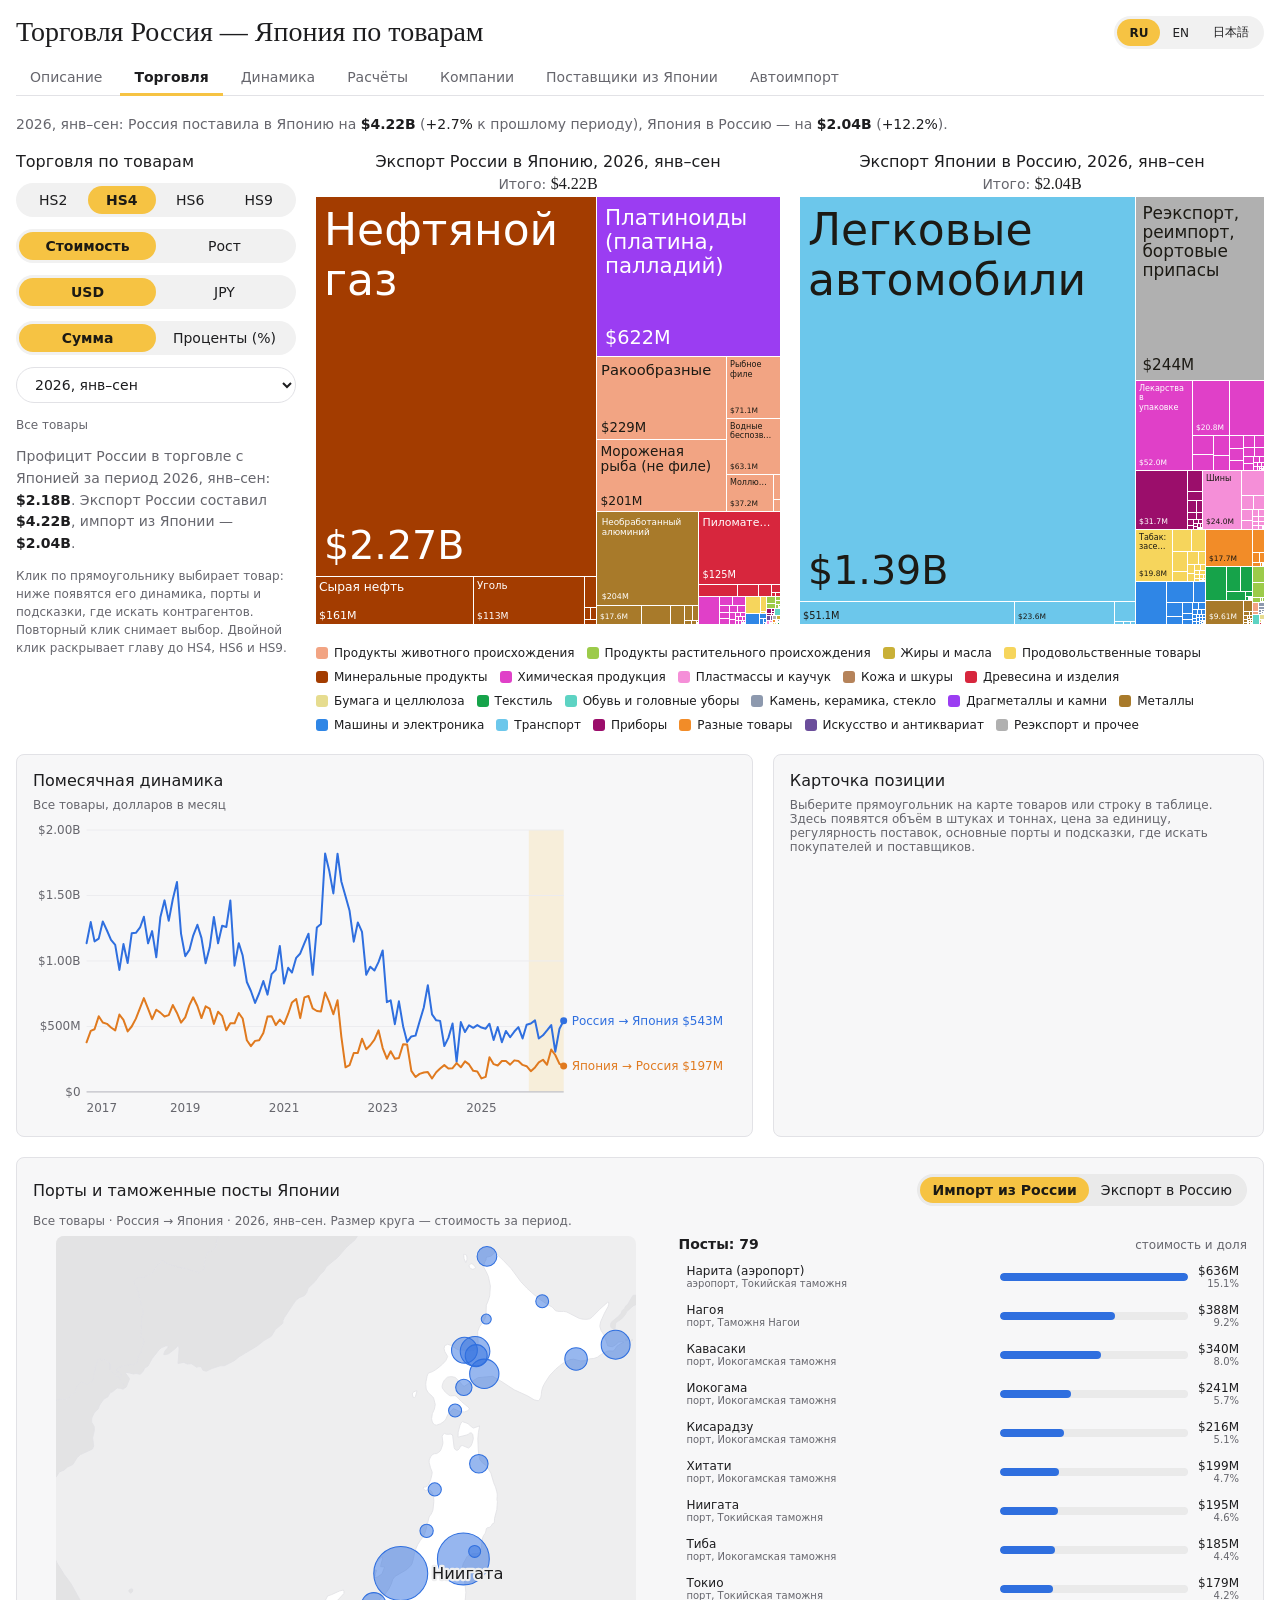
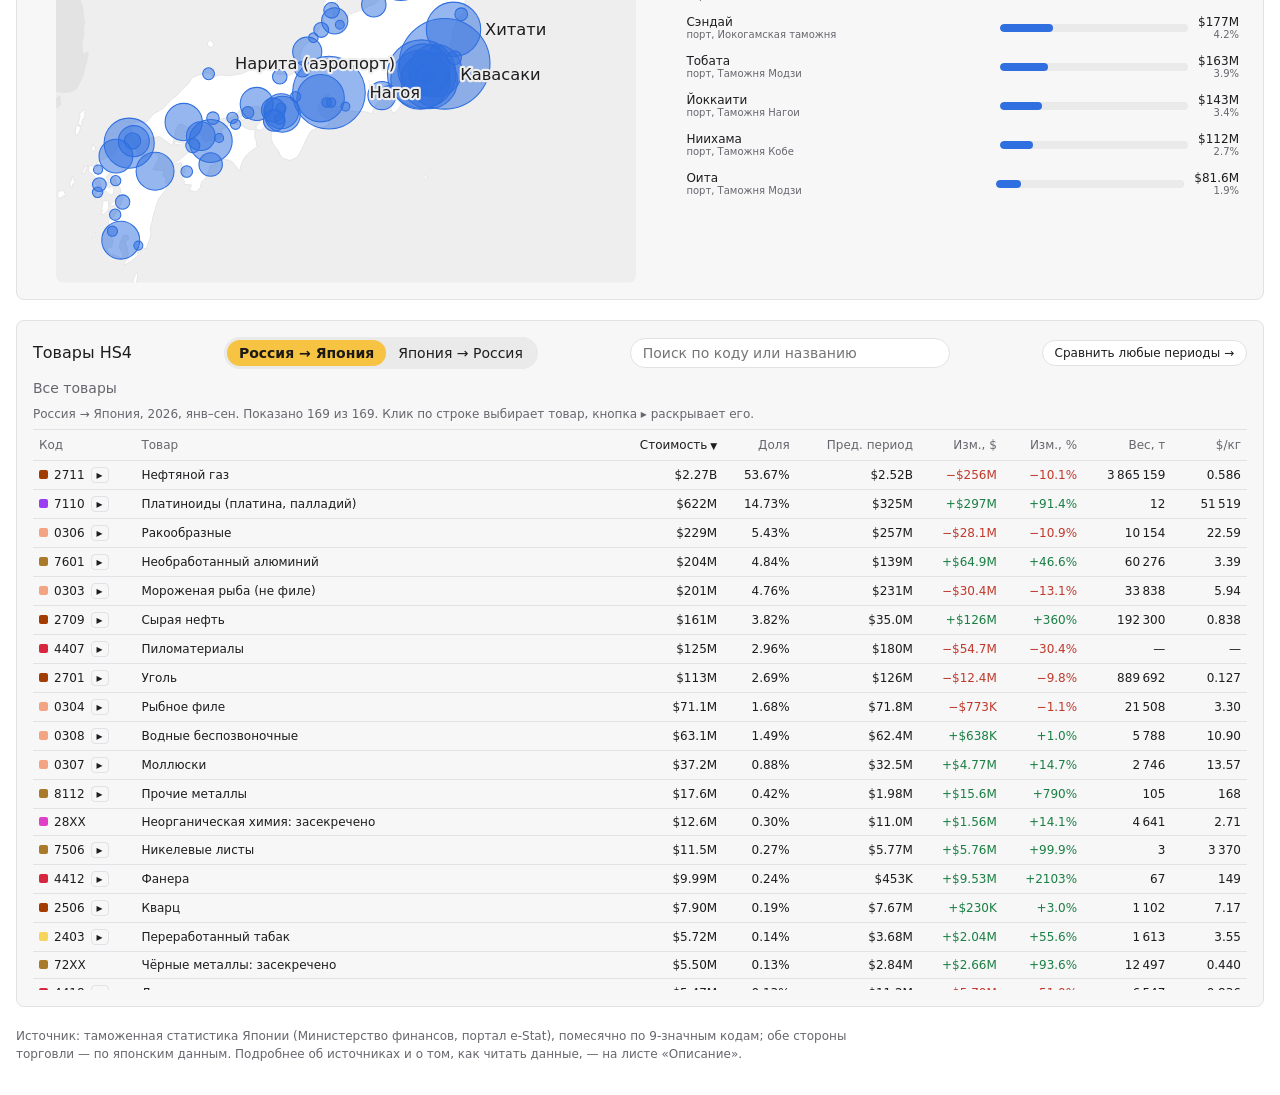
==== index.html @ fc9de814 "Обновление сайта 2026-11-01" ====
<!doctype html>
<html lang="ru">
<head>
<meta charset="utf-8">
<meta name="viewport" content="width=device-width, initial-scale=1, viewport-fit=cover">
<meta name="robots" content="noindex, nofollow, noarchive, nosnippet, noimageindex">
<meta name="googlebot" content="noindex, nofollow">
<title>Торговля Россия — Япония</title>
<link rel="stylesheet" href="style.2019820e.css">
<style>
  /* токены, которые на платформе Claude задаёт оболочка дашборда */
  :root {
    --color-fg: #1d1d1f; --color-fg-muted: #66666d; --color-bg: #ffffff; --color-panel: #f7f7f8; --color-border-line: #e2e2e6;
    --color-ok: #1a7f43; --color-warn: #a35f00; --color-bad: #c0392b;
    --cds-font-size-caption: 12px; --cds-font-size-body: 14px; --cds-font-size-heading: 16px; --cds-font-size-title: 28px; --cds-font-weight-medium: 500;
    --cds-gap-xs: 4px; --cds-gap-sm: 8px; --cds-gap-md: 12px; --cds-gap-lg: 20px; --cds-gap-xl: 32px;
    --cds-pad-xs: 4px; --cds-pad-sm: 8px; --cds-pad-md: 12px; --cds-pad-lg: 16px; --cds-pad-xl: 24px; --cds-radius: 8px;
    --cds-surface-popover: #ffffff; --cds-border: #dcdce0; --cds-shadow-popover: 0 4px 16px rgba(0, 0, 0, .12); --cds-text-secondary: #66666d;
    --cds-chart-grid: #ececef; --cds-chart-axis: #b8b8be; --cds-chart-reference: #9a9aa0; --cds-chart-muted: #c8c8cc;
    --cds-dur-slow: 300ms; --cds-ease-out: cubic-bezier(.2, .8, .2, 1);
    --font-anthropic-sans: system-ui, -apple-system, "Segoe UI", Roboto, "Hiragino Sans", "Noto Sans JP", sans-serif;
    --font-anthropic-serif: Georgia, "Times New Roman", "Hiragino Mincho ProN", serif;
    color-scheme: light;
  }
  @media (prefers-color-scheme: dark) {
    :root {
      --color-fg: #ececef; --color-fg-muted: #a3a3aa; --color-bg: #161618; --color-panel: #1f1f22; --color-border-line: #333338;
      --color-ok: #4cc27f; --color-warn: #e0a24a; --color-bad: #ef6b5e;
      --cds-surface-popover: #26262a; --cds-border: #3a3a40; --cds-shadow-popover: 0 4px 16px rgba(0, 0, 0, .5); --cds-text-secondary: #a3a3aa;
      --cds-chart-grid: #2c2c31; --cds-chart-axis: #55555c; --cds-chart-reference: #77777e; --cds-chart-muted: #4a4a50;
      color-scheme: dark;
    }
  }
  html, body { margin: 0; background: var(--color-bg); color: var(--color-fg); font-family: var(--font-anthropic-sans); font-size: 14px; }
  #dash-root { max-width: 1440px; margin: 0 auto; padding: max(16px, env(safe-area-inset-top, 0px)) max(16px, env(safe-area-inset-right, 0px)) 32px max(16px, env(safe-area-inset-left, 0px)); }
  .dash-skeleton { min-height: 1em; background: var(--color-panel); border-radius: 6px; color: transparent !important; }
  [hidden] { display: none !important; }
  /* загрузка данных: полоска вверху окна и подпись, пока идут файлы листа */
  .dash-load { position: fixed; top: 0; left: 0; right: 0; z-index: 50; pointer-events: none; }
  .dash-load i { display: block; height: 3px; width: 0; background: #2f6fdf; transition: width .2s; }
  .dash-load span { position: absolute; top: 6px; right: 12px; padding: 2px 8px; border-radius: 4px; font-size: 12px;
    background: var(--cds-surface-popover); color: var(--color-fg-muted); box-shadow: var(--cds-shadow-popover); }
  .dash-fatal { max-width: 640px; margin: 48px auto; padding: 16px 20px; border: 1px solid var(--color-border-line); border-radius: 8px; background: var(--color-panel); }
  .dash-fatal p { margin: 0 0 8px; line-height: 1.5; }
  /* печать: светлая тема, без полоски загрузки */
  @media print {
    :root { --color-fg: #000; --color-fg-muted: #444; --color-bg: #fff; --color-panel: #f4f4f5; --color-border-line: #ccc;
      --color-ok: #1a7f43; --color-warn: #8a5000; --color-bad: #b02a1f; --cds-chart-grid: #e4e4e7; --cds-chart-axis: #999; color-scheme: light; }
    #dash-root { max-width: none; padding: 0; }
    .dash-load { display: none; }
  }
</style>
<style>
@supports not (container-type: inline-size) {
@media (min-width: 1112px) { .rj-main { grid-template-columns: minmax(240px, 280px) minmax(0, 1fr); } }
@media (min-width: 652px) { .rj-maps-grid { grid-template-columns: 1fr 1fr; } .rj-legend { grid-column: 1 / -1; } }
@media (min-width: 932px) { .rj-row2-grid { grid-template-columns: minmax(0, 3fr) minmax(280px, 2fr); } }
@media (min-width: 852px) { .rj-ports-grid { grid-template-columns: minmax(0, 1.1fr) minmax(0, 1fr); } }
@media (min-width: 632px) { .rj-ckpis { grid-template-columns: repeat(auto-fill, minmax(120px, 1fr)); } }
@media (min-width: 1132px) { .rj-ckpis { grid-template-columns: repeat(var(--kpi-cols, 7), minmax(0, 1fr)); } }
@media (max-width: 632px) { #comp-flow { grid-auto-flow: row; grid-template-columns: repeat(2, minmax(0, 1fr)); flex: 1 1 100%; border-radius: 18px; } #comp-flow button { line-height: 1.25; } }
@media (max-width: 1131px) {
    #comp-table .opt { display: none; }
    #comp-table .c-lv { width: 5%; } #comp-table .c-name { width: 16%; } #comp-table .c-inn { width: 10%; } #comp-table .c-reg { width: 11%; }
    #comp-table .c-cats { width: 17%; } #comp-table .c-size { width: 10%; } #comp-table .c-ev { width: 17%; } #comp-table .c-marks { width: 14%; }
  }
@media (max-width: 931px) {
    /* карточка: уровень и название; регион и ИНН; категории; подтверждение; размер; роль и отметки */
    #comp-table, #comp-table thead, #comp-table tbody { display: block; }
    #comp-table thead tr { display: flex; flex-wrap: wrap; gap: 6px; padding: 10px 0 6px; }
    #comp-table th { display: block; position: static; background: none; }
    #comp-table th button, #comp-table th.c-lv button { border: 1px solid var(--color-border-line); border-radius: 999px; padding: 4px 10px; }
    #comp-table th:is(.c-inn, .c-cats, .c-okved, .c-marks) { display: none; }
    #comp-table tbody tr { display: grid; grid-template-columns: 28px minmax(0, 1fr) auto; gap: 6px 8px; padding: 12px 2px;
      grid-template-areas: "lv name name" ". reg inn" ". cats cats" ". ev ev" ". size size" ". marks marks"; border-top: 1px solid var(--color-border-line); }
    #comp-table td { display: block; padding: 0; border: 0; text-align: left; }
    #comp-table :is(th, td)[class] { width: auto; }  /* ширины колонок таблицы карточке не нужны */
    #comp-table td[colspan] { grid-column: 1 / -1; }
    #comp-table td.c-lv { grid-area: lv; } #comp-table td.c-name { grid-area: name; font-weight: 600; }
    #comp-table td.c-name small { font-weight: 400; }
    #comp-table td.c-reg { grid-area: reg; color: var(--color-fg-muted); } #comp-table td.c-inn { grid-area: inn; text-align: right; }
    #comp-table td.c-cats { grid-area: cats; display: flex; flex-wrap: wrap; gap: 4px; }
    #comp-table td.c-cats .rj-chip { display: inline-block; margin: 0; }
    #comp-table td.c-okved { display: none; }
    #comp-table td.c-ev { grid-area: ev; } #comp-table td.c-size { grid-area: size; color: var(--color-fg-muted); }
    #comp-table td.c-marks { grid-area: marks; }
    #comp-table td:is(.c-size, .c-marks) :is(small, .rj-status) { display: inline; margin: 0; }
    #comp-table td.c-marks :is(small, .rj-status) + :is(small, .rj-status)::before, #comp-table td.c-size small::before { content: " · "; color: var(--color-fg-muted); font-weight: 400; }
    #comp-table td.c-size small { color: inherit; }
  }
@media (max-width: 1111px) {
    .rj-panel { grid-template-columns: repeat(2, minmax(0, 1fr)); }
    .rj-panel > :is(h2, #seg-level, .rj-crumbs, .rj-sum, .rj-hint) { grid-column: 1 / -1; }
  }
@media (min-width: 852px) { .rj-grid2 { grid-template-columns: minmax(0, 1fr) minmax(0, 1fr); } }
@media (min-width: 932px) { .rj-movers { grid-template-columns: minmax(0, 1fr) minmax(0, 1fr); } }
@media (max-width: 931px) {
    /* карточка: компания и российские компании; категории; годы и канал; присутствие в России */
    #mk-table, #mk-table thead, #mk-table tbody { display: block; }
    #mk-table thead tr { display: flex; flex-wrap: wrap; gap: 6px; padding: 10px 0 6px; }
    #mk-table th { display: block; position: static; background: none; }
    #mk-table th button { border: 1px solid var(--color-border-line); border-radius: 999px; padding: 4px 10px; }
    #mk-table th.m-cats { display: none; }
    #mk-table tbody tr { display: grid; grid-template-columns: minmax(0, 1fr) minmax(0, 1fr); gap: 8px 12px; padding: 12px 2px;
      grid-template-areas: "name partners" "cats cats" "years channel" "presence presence"; border-top: 1px solid var(--color-border-line); }
    #mk-table tbody tr.rj-mrowd { display: block; border-top: 0; padding-top: 0; }
    #mk-table td { display: block; padding: 0; border: 0; text-align: left; }
    #mk-table :is(th, td)[class] { width: auto; }
    #mk-table td.m-name { grid-area: name; } #mk-table td.m-partners { grid-area: partners; }
    #mk-table td.m-cats { grid-area: cats; display: flex; flex-wrap: wrap; gap: 4px; }
    #mk-table td.m-cats .rj-chip { display: inline-block; margin: 0; }
    #mk-table td.m-years { grid-area: years; } #mk-table td.m-channel { grid-area: channel; } #mk-table td.m-presence { grid-area: presence; }
    #mk-table td.m-presence .rj-status { display: inline; margin-right: 10px; }
  }
@media (min-width: 632px) { #au-kpis { grid-template-columns: repeat(auto-fill, minmax(120px, 1fr)); } }
@media (min-width: 1132px) { #au-kpis { grid-template-columns: repeat(var(--kpi-cols, 10), minmax(0, 1fr)); } }
@media (min-width: 1012px) { .rj-augrid { grid-template-columns: minmax(0, 1.2fr) minmax(340px, 1fr); } }
@media (max-width: 1131px) {
    #au-table .opt { display: none; }
    #au-table .c-name { width: 22%; } #au-table .c-marks { width: 21%; } #au-table .c-size { width: 14%; }
  }
@media (max-width: 931px) {
    /* карточка: сигналы и название; регион и ИНН; ОКВЭД; год начала; размер; признаки */
    #au-table, #au-table thead, #au-table tbody { display: block; }
    #au-table thead tr { display: flex; flex-wrap: wrap; gap: 6px; padding: 10px 0 6px; }
    #au-table th { display: block; position: static; background: none; }
    #au-table th button, #au-table th.c-lv button { border: 1px solid var(--color-border-line); border-radius: 999px; padding: 4px 10px; }
    #au-table th:is(.c-inn, .c-marks) { display: none; }
    #au-table tbody tr { display: grid; grid-template-columns: 34px minmax(0, 1fr) auto; gap: 6px 8px; padding: 12px 2px;
      grid-template-areas: "lv name name" ". reg inn" ". okv okv" ". yr yr" ". size size" ". marks marks"; border-top: 1px solid var(--color-border-line); }
    #au-table td { display: block; padding: 0; border: 0; text-align: left; }
    #au-table :is(th, td)[class] { width: auto; }
    #au-table td[colspan] { grid-column: 1 / -1; }
    #au-table td.c-lv { grid-area: lv; } #au-table td.c-name { grid-area: name; font-weight: 600; }
    #au-table td.c-name small { font-weight: 400; }
    #au-table td.c-reg { grid-area: reg; color: var(--color-fg-muted); } #au-table td.c-inn { grid-area: inn; text-align: right; }
    #au-table td.c-okved { grid-area: okv; display: block; } #au-table td.c-okved .rj-clamp2 { display: inline; margin-left: 6px; }
    #au-table td.c-yr { grid-area: yr; color: var(--color-fg-muted); } #au-table td.c-yr b { font-weight: 400; color: var(--color-fg); }
    #au-table td.c-size { grid-area: size; color: var(--color-fg-muted); } #au-table td.c-marks { grid-area: marks; }
    #au-table td:is(.c-size, .c-marks, .c-yr) :is(small, .rj-status) { display: inline; margin: 0; }
    #au-table td:is(.c-marks) :is(small, .rj-status) + :is(small, .rj-status)::before, #au-table td:is(.c-size, .c-yr) small::before { content: " · "; color: var(--color-fg-muted); font-weight: 400; }
    #au-table td.c-size small { color: inherit; }
  }
@media (max-width: 632px) {
    #au-kind { flex: 1 1 100%; }
    .rj-auper { flex: 1 1 100%; }
    #au-region, #au-search { flex: 1 1 100%; max-width: none; }
  }
}
</style>
</head>
<body>
<main id="dash-root">
<div class="rj" lang="ru">
  <header class="rj-head" id="top">
    <div class="rj-top">
      <h1 id="title" data-i18n="title">Торговля Россия — Япония по товарам</h1>
      <div class="rj-langs" role="group" data-i18n-aria="ariaLang" aria-label="Язык" id="langs">
        <button type="button" data-v="ru" lang="ru">RU</button>
        <button type="button" data-v="en" lang="en">EN</button>
        <button type="button" data-v="ja" lang="ja">日本語</button>
      </div>
    </div>
    <nav class="rj-pages" role="tablist" data-i18n-aria="ariaPages" id="pages">
      <button type="button" role="tab" data-v="about" id="tab-about" data-i18n="tabAbout">Описание</button>
      <button type="button" role="tab" data-v="trade" id="tab-trade" data-i18n="tabTrade">Торговля</button>
      <button type="button" role="tab" data-v="dynamics" id="tab-dynamics" data-i18n="tabDynamics">Динамика</button>
      <button type="button" role="tab" data-v="settlements" id="tab-settlements" data-i18n="tabSettlements">Расчёты</button>
      <button type="button" role="tab" data-v="companies" id="tab-companies" data-i18n="tabCompanies">Компании</button>
      <button type="button" role="tab" data-v="makers" id="tab-makers" data-i18n="tabMakers">Поставщики из Японии</button>
      <button type="button" role="tab" data-v="autos" id="tab-autos" data-i18n="tabAutos">Автоимпорт</button>
    </nav>
  </header>

  <!-- id секций листов — с приставкой pg-: хэш ссылки (#companies) не должен совпадать с id элемента, иначе браузер при открытии
       ссылки и при «Назад» прокручивает страницу к секции — мимо заголовка, языков и вкладок -->
  <section class="rj-page" id="pg-about" hidden>
    <div class="rj-about" id="about-body"></div>
  </section>

  <section class="rj-page" id="pg-trade">
  <p class="rj-take" id="takeaway"></p>
  <div class="rj-wrap"><div class="rj-main">
    <aside class="rj-panel" id="controls">
      <h2 data-i18n="panelTitle">Торговля по товарам</h2>
      <div class="rj-seg" role="group" data-i18n-aria="ariaLevel" id="seg-level">
        <button type="button" data-v="2">HS2</button>
        <button type="button" data-v="4">HS4</button>
        <button type="button" data-v="6">HS6</button>
        <button type="button" data-v="9">HS9</button>
      </div>
      <div class="rj-seg" role="group" data-i18n-aria="ariaMode" id="seg-mode">
        <button type="button" data-v="value" data-i18n="modeValue">Стоимость</button>
        <button type="button" data-v="growth" data-i18n="modeGrowth">Рост</button>
      </div>
      <div class="rj-seg" role="group" data-i18n-aria="ariaCur" id="seg-cur">
        <button type="button" data-v="usd">USD</button>
        <button type="button" data-v="jpy">JPY</button>
      </div>
      <div class="rj-seg" role="group" data-i18n-aria="ariaUnit" id="seg-unit">
        <button type="button" data-v="abs" data-i18n="unitAbs">Сумма</button>
        <button type="button" data-v="pct" data-i18n="unitPct">Проценты (%)</button>
      </div>
      <select class="rj-period" id="period" data-i18n-aria="ariaPeriod" data-src="periods"></select>
      <nav class="rj-crumbs" id="crumbs" data-i18n-aria="ariaFilter"></nav>
      <p class="rj-sum" id="summary"></p>
      <p class="rj-hint" data-i18n="hint">—</p>
    </aside>

    <section class="rj-maps" id="maps"><div class="rj-maps-grid">
      <figure class="rj-map" id="map-ru-jp">
        <h3 class="m-title">—</h3>
        <div class="rj-total"><span class="m-total-label" data-i18n="total">Итого:</span> <b class="m-total dash-skeleton" data-src="views" data-field="value">—</b><span class="m-scope"></span></div>
        <div class="rj-tm" data-src="views"></div>
      </figure>
      <figure class="rj-map" id="map-jp-ru">
        <h3 class="m-title">—</h3>
        <div class="rj-total"><span class="m-total-label" data-i18n="total">Итого:</span> <b class="m-total dash-skeleton" data-src="views" data-field="value">—</b><span class="m-scope"></span></div>
        <div class="rj-tm" data-src="views"></div>
      </figure>
      <div class="rj-legend" id="legend" data-src="views"></div>
    </div></section>
  </div></div>

  <div class="rj-selbar" id="selbar" hidden>
    <div class="what" id="sel-what"></div>
    <button type="button" class="rj-btn pick" id="sel-drill">—</button>
    <button type="button" class="rj-btn" id="sel-clear" data-i18n="clearSel">Снять выбор</button>
  </div>

  <div class="rj-row2"><div class="rj-row2-grid">
    <section class="rj-card" id="trend">
      <h2 id="trend-title">—</h2>
      <p class="rj-note" id="trend-note">—</p>
      <div class="rj-trend" id="trend-chart" data-src="trade products"></div>
    </section>
    <section class="rj-card" id="item">
      <h2 data-i18n="cardTitle">Карточка позиции</h2>
      <div class="rj-item" id="item-body" data-src="trade ports offices products"></div>
    </section>
  </div></div>

  <section class="rj-card rj-ports" id="ports">
    <div class="rj-tools">
      <h2 data-i18n="portsTitle">Порты и таможенные посты Японии</h2>
      <div class="rj-tabs" role="tablist" data-i18n-aria="ariaPortFlow" id="port-tabs">
        <button type="button" role="tab" data-v="ru_jp" data-i18n="portTabImp">Импорт из России</button>
        <button type="button" role="tab" data-v="jp_ru" data-i18n="portTabExp">Экспорт в Россию</button>
      </div>
    </div>
    <p class="rj-note" id="port-note">—</p>
    <div class="rj-ports-grid">
      <div class="rj-pmap" id="port-map" data-src="ports offices basemap"></div>
      <div class="rj-plist" id="port-list" data-src="ports offices products"></div>
    </div>
  </section>

  <section class="rj-card" id="products">
    <div class="rj-tools">
      <h2 id="table-title">—</h2>
      <div class="rj-tabs" role="tablist" data-i18n-aria="ariaFlow" id="tabs">
        <button type="button" role="tab" data-v="ru_jp">—</button>
        <button type="button" role="tab" data-v="jp_ru">—</button>
      </div>
      <input class="rj-search" id="search" type="search" data-i18n-ph="search" data-i18n-aria="search">
      <button type="button" class="rj-btn" id="to-dyn" data-i18n="toDyn">—</button>
    </div>
    <nav class="rj-crumbs rj-nav" id="table-crumbs" data-i18n-aria="ariaFilter"></nav>
    <p class="rj-note" id="table-note">—</p>
    <div class="rj-tablebox">
      <table class="rj-table" id="table" data-src="views" data-row-key="key">
        <thead><tr>
          <th class="l" data-field="code"><button type="button" data-sort="code" data-i18n="thCode">Код</button></th>
          <th class="l" data-field="name_ru" id="th-name"><button type="button" data-sort="name" data-i18n="thName">Товар</button></th>
          <th data-field="value" id="th-value"><button type="button" data-sort="value" data-i18n="thValue">Стоимость</button></th>
          <th data-field="share" id="th-share"><button type="button" data-sort="share" data-i18n="thShare">Доля</button></th>
          <th class="opt" data-field="prev" id="th-prev"><button type="button" data-sort="prev" data-i18n="thPrev">Пред. период</button></th>
          <th class="opt" data-field="change" id="th-change"><button type="button" data-sort="change">Изм., $</button></th>
          <th data-field="growth" id="th-growth"><button type="button" data-sort="growth" data-i18n="thGrowth">Изм., %</button></th>
          <th class="opt" data-field="kg"><button type="button" data-sort="kg" data-i18n="thKg">Вес, т</button></th>
          <th class="opt" data-field="price" id="th-price"><button type="button" data-sort="price">$/кг</button></th>
        </tr></thead>
        <tbody></tbody>
      </table>
    </div>
  </section>

  <p class="rj-foot" id="source-note" data-i18n="footShort">—</p>
  </section>

  <section class="rj-page" id="pg-dynamics" hidden>
    <div class="rj-head2">
      <h2 data-i18n="dyTitle">—</h2>
      <p class="rj-take" data-i18n="dyIntro">—</p>
    </div>
    <div class="rj-dtools">
      <div class="rj-seg" role="group" data-i18n-aria="ariaDir" id="dy-flow">
        <button type="button" data-v="ru_jp">—</button>
        <button type="button" data-v="jp_ru">—</button>
        <button type="button" data-v="both" data-i18n="dirBoth">—</button>
      </div>
      <div class="rj-seg" role="group" data-i18n-aria="ariaLevel" id="dy-level">
        <button type="button" data-v="1" data-i18n="lvlS">—</button>
        <button type="button" data-v="2">HS2</button>
        <button type="button" data-v="4">HS4</button>
        <button type="button" data-v="6">HS6</button>
        <button type="button" data-v="9">HS9</button>
      </div>
      <div class="rj-seg" role="group" data-i18n-aria="ariaCur" id="dy-cur">
        <button type="button" data-v="usd">USD</button>
        <button type="button" data-v="jpy">JPY</button>
      </div>
    </div>
    <div class="rj-dper" id="dy-period" data-src="trade">
      <span data-i18n="per">—</span>
      <select id="dy-a0" data-i18n-aria="ariaA0"></select><span>—</span><select id="dy-a1" data-i18n-aria="ariaA1"></select>
      <span data-i18n="vs">—</span>
      <select id="dy-base" data-i18n-aria="ariaBase">
        <option value="yoy" data-i18n="baseYoy">—</option>
        <option value="prev" data-i18n="basePrev">—</option>
        <option value="custom" data-i18n="baseCustom">—</option>
      </select>
      <span id="dy-bcustom" hidden><select id="dy-b0" data-i18n-aria="ariaB0"></select><span>—</span><select id="dy-b1" data-i18n-aria="ariaB1"></select></span>
      <span class="rj-note" id="dy-blabel"></span>
    </div>
    <div class="rj-dtools">
      <div class="rj-dpresets" role="group" data-i18n-aria="ariaPresets" id="dy-presets">
        <button type="button" class="rj-chip" data-v="ytd" data-i18n="preYtd">—</button>
        <button type="button" class="rj-chip" data-v="ltm" data-i18n="preLtm">—</button>
        <button type="button" class="rj-chip" data-v="q" data-i18n="preQ">—</button>
        <button type="button" class="rj-chip" data-v="m" data-i18n="preM">—</button>
      </div>
      <div class="rj-seg" role="group" data-i18n-aria="ariaN" id="dy-n">
        <button type="button" data-v="10">—</button>
        <button type="button" data-v="20">—</button>
        <button type="button" data-v="50">—</button>
      </div>
      <div class="rj-seg" role="group" data-i18n-aria="ariaSort" id="dy-sort">
        <button type="button" data-v="abs" data-i18n="sortAbs">—</button>
        <button type="button" data-v="pct" data-i18n="sortPct">—</button>
      </div>
      <div class="rj-crumbs" id="dy-scope"></div>
    </div>
    <p class="rj-take" id="dy-summary" data-src="trade">—</p>
    <div class="rj-cq">
      <div class="rj-movers" id="dy-lists" data-src="trade products companies">
        <section class="rj-card rj-mlist" id="dy-up">
          <h2 class="up" data-i18n="up">—</h2>
          <p class="rj-note">—</p>
          <div class="rows"></div>
        </section>
        <section class="rj-card rj-mlist" id="dy-down">
          <h2 class="down" data-i18n="down">—</h2>
          <p class="rj-note">—</p>
          <div class="rows"></div>
        </section>
      </div>
    </div>
    <p class="rj-hint" id="dy-note"></p>
    <p class="rj-foot" data-i18n="footDy">—</p>
  </section>

  <section class="rj-page" id="pg-settlements" hidden>
    <div class="rj-head2">
      <h2 data-i18n="stTitle">—</h2>
      <p class="rj-take" data-i18n="stIntro">—</p>
    </div>
    <div class="rj-tools rj-ctools">
      <select class="rj-period rj-csel" id="st-year" data-i18n-aria="ariaYear" data-src="settlements"></select>
      <div class="rj-seg rj-stcur" role="group" data-i18n-aria="ariaCur" id="st-cur">
        <button type="button" data-v="usd">USD</button>
        <button type="button" data-v="jpy">JPY</button>
      </div>
    </div>
    <div class="rj-kpis" id="st-kpis" data-src="settlements"></div>
    <section class="rj-card" id="st-current">
      <div class="rj-tools">
        <h2 data-i18n="c1Title">—</h2>
        <div class="rj-tabs" role="tablist" data-i18n-aria="ariaGran" id="st-gran">
          <button type="button" role="tab" data-v="Y" data-i18n="granY">Годы</button>
          <button type="button" role="tab" data-v="Q" data-i18n="granQ">Кварталы</button>
        </div>
      </div>
      <p class="rj-note" id="st-current-note">—</p>
      <div class="rj-keys" id="st-current-keys"></div>
      <div class="rj-chart" id="st-current-chart" data-src="settlements"></div>
    </section>
    <section class="rj-card" id="st-items-card">
      <h2 id="st-items-title">—</h2>
      <p class="rj-note" data-i18n="c2Note">—</p>
      <div class="rj-dlist" id="st-items" data-src="settlements"></div>
    </section>
    <section class="rj-card rj-cq" id="st-fdi">
      <h2 data-i18n="c3Title">—</h2>
      <p class="rj-note" id="st-fdi-note" data-src="settlements">—</p>
      <div class="rj-grid2">
        <figure class="rj-fig">
          <figcaption data-i18n="c3aTitle">—</figcaption>
          <div class="rj-chart" id="st-fdi-flow" data-src="settlements"></div>
          <p class="rj-hint" id="st-fdi-hint"></p>
        </figure>
        <figure class="rj-fig">
          <figcaption data-i18n="c3bTitle">—</figcaption>
          <div class="rj-keys" id="st-pos-keys"></div>
          <div class="rj-chart" id="st-fdi-pos" data-src="settlements"></div>
        </figure>
      </div>
    </section>
    <section class="rj-card rj-cq" id="st-ccy-card">
      <h2 data-i18n="c4Title">—</h2>
      <p class="rj-note" id="st-ccy-note" data-src="settlements">—</p>
      <div class="rj-keys" id="st-ccy-keys"></div>
      <div class="rj-grid2">
        <figure class="rj-fig"><figcaption data-i18n="c4Imp">—</figcaption><div class="rj-chart" id="st-ccy-imp" data-src="settlements"></div></figure>
        <figure class="rj-fig"><figcaption data-i18n="c4Exp">—</figcaption><div class="rj-chart" id="st-ccy-exp" data-src="settlements"></div></figure>
      </div>
    </section>
    <section class="rj-card rj-insights" id="st-insights-card">
      <h2 data-i18n="c5Title">—</h2>
      <ul id="st-insights" data-src="settlements"></ul>
    </section>
    <div class="rj-card rj-sources" id="st-sources">
      <h2 data-i18n="srcTitleS">—</h2>
      <ul id="st-sources-list"></ul>
    </div>
  </section>

  <section class="rj-page" id="pg-companies" hidden>
    <div class="rj-head2 rj-chead">
      <h2 data-i18n="compTitle">—</h2>
      <p class="rj-take" data-i18n="compIntro">—</p>
    </div>
    <p class="rj-flag rj-cstale" id="comp-stale" hidden></p>
    <div class="rj-kpis rj-ckpis" id="comp-kpis" data-src="companies"></div>
    <div class="rj-tools rj-ctools">
      <div class="rj-seg" role="group" data-i18n-aria="compDir" id="comp-flow" data-src="companies">
        <button type="button" data-v="all">—</button>
        <button type="button" data-v="ru_jp">—</button>
        <button type="button" data-v="jp_ru">—</button>
        <button type="button" data-v="jp_office">—</button>
      </div>
      <div class="rj-seg rj-lvseg" role="group" data-i18n-aria="compLevel" id="comp-level" data-src="companies" data-field="level">
        <button type="button" data-v="">—</button>
        <button type="button" data-v="A">—</button>
        <button type="button" data-v="B">—</button>
        <button type="button" data-v="C">—</button>
      </div>
      <span class="rj-break" aria-hidden="true"></span>
      <select class="rj-period rj-csel" id="comp-cat" data-i18n-aria="compCat" data-src="companies products"></select>
      <select class="rj-period rj-csel" id="comp-region" data-i18n-aria="compRegion" data-src="companies"></select>
      <input class="rj-search" id="comp-search" type="search" data-i18n-ph="compSearch" data-i18n-aria="compSearch">
      <button type="button" class="rj-chip rj-keychip" id="comp-keys" data-i18n-title="mkFilterClear" hidden>—</button>
    </div>
    <div class="rj-cnote">
      <p class="rj-note" id="comp-cat-note" data-src="views">—</p>
      <button type="button" class="rj-linkbtn" id="comp-legend-btn" aria-expanded="false" aria-controls="comp-legend">—</button>
    </div>
    <div class="rj-card rj-clegend" id="comp-legend" hidden></div>
    <div class="rj-tablebox rj-cbox">
      <table class="rj-table rj-ctable" id="comp-table" data-src="companies" data-row-key="key">
        <thead><tr>
          <th class="c-lv" data-field="level"><button type="button" data-csort="level" data-i18n-title="cLevelTip">A–C</button></th>
          <th class="l c-name" data-field="name"><button type="button" data-csort="name" data-i18n="cName">Компания</button></th>
          <th class="l c-inn" data-field="inn"><button type="button" data-csort="inn" data-i18n="cInn">ИНН</button></th>
          <th class="l c-reg" data-field="region_code"><button type="button" data-csort="region" data-i18n="cRegion">Регион</button></th>
          <th class="l c-cats" data-field="hs4"><button type="button" data-csort="hs4" data-i18n="cCats">Категории</button></th>
          <th class="l opt c-okved" data-field="okved"><button type="button" data-csort="okved" data-i18n="cOkved">Деятельность</button></th>
          <th class="c-size" data-field="employees revenue"><button type="button" data-csort="size" data-i18n="cSize" data-i18n-title="cSizeTip">Размер</button></th>
          <th class="l c-ev" data-field="evidence"><button type="button" data-csort="last" data-i18n="cEvidence" data-i18n-title="cEvidenceTip">Подтверждение</button></th>
          <th class="l c-marks" data-field="status flags"><span id="comp-marks-h" data-i18n="cMarks">Роль и отметки</span></th>
        </tr></thead>
        <tbody></tbody>
      </table>
    </div>
    <button type="button" class="rj-btn rj-more" id="comp-more" data-src="companies" hidden>—</button>
    <div class="rj-card rj-sources" id="comp-sources">
      <h2 data-i18n="srcTitle">—</h2>
      <ul id="comp-sources-list"></ul>
    </div>
  </section>

  <section class="rj-page" id="pg-makers" hidden>
    <div class="rj-head2 rj-chead">
      <h2 data-i18n="mkTitle">—</h2>
      <p class="rj-take" data-i18n="mkIntro">—</p>
    </div>
    <div class="rj-kpis rj-ckpis" id="mk-kpis" data-src="makers maker_links"></div>
    <div class="rj-tools rj-ctools">
      <span class="rj-mkyears" data-src="maker_links" data-field="year">
        <span data-i18n="mkYears">—</span>
        <select class="rj-period" id="mk-y0" data-i18n-aria="mkY0"></select><span aria-hidden="true">—</span><select class="rj-period" id="mk-y1" data-i18n-aria="mkY1"></select>
      </span>
      <select class="rj-period rj-csel" id="mk-cat" data-i18n-aria="compCat" data-src="maker_links products"></select>
      <input class="rj-search" id="mk-search" type="search" data-i18n-ph="mkSearch" data-i18n-aria="mkSearch">
    </div>
    <p class="rj-note" id="mk-note" data-src="maker_links views">—</p>
    <div class="rj-tablebox rj-cbox">
      <table class="rj-table rj-ctable" id="mk-table" data-src="makers maker_links" data-row-key="group">
        <thead><tr>
          <th class="l m-name" data-field="group_name"><button type="button" data-msort="name" data-i18n="mName">—</button></th>
          <th class="l m-cats" data-field="hs4"><button type="button" data-msort="cats" data-i18n="cCats">—</button></th>
          <th class="l m-years" data-field="year n"><button type="button" data-msort="last" data-i18n="mYears" data-i18n-title="mYearsTip">—</button></th>
          <th class="l m-partners" data-field="inn company"><button type="button" data-msort="partners" data-i18n="mPartners">—</button></th>
          <th class="l m-channel" data-field="rep pp353 contract origin"><button type="button" data-msort="direct" data-i18n="mChannel" data-i18n-title="mChannelTip">—</button></th>
          <th class="l m-presence" data-field="kind"><button type="button" data-msort="presence" data-i18n="mPresence">—</button></th>
        </tr></thead>
        <tbody></tbody>
      </table>
    </div>
    <button type="button" class="rj-btn rj-more" id="mk-more" hidden>—</button>
    <div class="rj-card rj-sources" id="mk-sources">
      <h2 data-i18n="srcTitleM">—</h2>
      <ul id="mk-sources-list"></ul>
    </div>
  </section>

  <!-- Автоимпорт: ИП и компании Дальнего Востока, Иркутской и Новосибирской областей с основным ОКВЭД 45.1 или 45.3 — агенты по ввозу машин и запчастей из Японии (fetch_autos.py) -->
  <section class="rj-page" id="pg-autos" hidden>
    <div class="rj-head2 rj-chead">
      <h2 data-i18n="auTitle">—</h2>
      <p class="rj-take" id="au-intro" data-src="dfomap autos">—</p>
    </div>
    <div class="rj-kpis rj-ckpis" id="au-kpis" data-src="autos"></div>
    <div class="rj-tools rj-ctools rj-autools">
      <div class="rj-seg" role="group" data-i18n-aria="auKindAria" id="au-kind" data-src="autos" data-field="kind">
        <button type="button" data-v="all">—</button>
        <button type="button" data-v="ip">—</button>
        <button type="button" data-v="ul">—</button>
      </div>
      <div class="rj-auper" role="group" data-i18n-aria="auPeriodAria" id="au-period" data-src="autos" data-field="reg_year ip_since">
        <span class="rj-aulbl" data-i18n="auSince">—</span>
        <select class="rj-period rj-ysel" id="au-y0" data-i18n-aria="auFrom"></select>
        <span aria-hidden="true">–</span>
        <select class="rj-period rj-ysel" id="au-y1" data-i18n-aria="auTo"></select>
        <div class="rj-seg rj-auquick" role="group" data-i18n-aria="auQuickAria" id="au-quick">
          <button type="button" data-v="all">—</button>
          <button type="button" data-v="before">—</button>
          <button type="button" data-v="after">—</button>
        </div>
        <label class="rj-aucut"><span data-i18n="auCut">—</span> <select class="rj-period rj-ysel" id="au-cut"></select></label>
      </div>
      <span class="rj-break" aria-hidden="true"></span>
      <select class="rj-period rj-csel" id="au-region" data-i18n-aria="compRegion" data-src="autos"></select>
      <input class="rj-search" id="au-search" type="search" data-i18n-ph="auSearch" data-i18n-aria="auSearch">
    </div>
    <div class="rj-aufilters" id="au-filters" aria-live="polite"></div>
    <div class="rj-augrid">
      <section class="rj-card rj-aumap">
        <h2 data-i18n="auMapTitle">—</h2>
        <div class="rj-aumapbox" id="au-map" data-src="autos dfomap offices"></div>
        <p class="rj-note" id="au-map-note">—</p>
      </section>
      <div class="rj-auside">
      <section class="rj-card rj-auokv">
        <h2 data-i18n="auOkvedTitle">—</h2>
        <nav class="rj-crumbs" id="au-okved-crumbs" data-i18n-aria="auOkvedTitle"></nav>
        <div class="rj-plist" id="au-okved" data-src="autos" data-field="okved"></div>
      </section>
      <section class="rj-card rj-auyrs">
        <h2 data-i18n="auYearsTitle">—</h2>
        <div class="rj-auhist" id="au-years" data-src="autos" data-field="reg_year ip_since"></div>
        <p class="rj-note" id="au-years-note">—</p>
      </section>
      </div>
    </div>
    <div class="rj-cnote">
      <p class="rj-note" id="au-note">—</p>
      <button type="button" class="rj-linkbtn" id="au-legend-btn" aria-expanded="false" aria-controls="au-legend">—</button>
    </div>
    <div class="rj-card rj-clegend" id="au-legend" hidden></div>
    <div class="rj-tablebox rj-cbox">
      <table class="rj-table rj-ctable" id="au-table" data-src="autos" data-row-key="key">
        <thead><tr>
          <th class="c-lv" data-field="flags country sheet"><button type="button" data-asort="score" data-i18n="auScore" data-i18n-title="auScoreTip">—</button></th>
          <th class="l c-name" data-field="name"><button type="button" data-asort="name" data-i18n="cName">Компания</button></th>
          <th class="l c-inn" data-field="inn"><button type="button" data-asort="inn" data-i18n="cInn">ИНН</button></th>
          <th class="l c-reg" data-field="region_code"><button type="button" data-asort="region" data-i18n="cRegion">Регион</button></th>
          <th class="l opt c-okved" data-field="okved"><button type="button" data-asort="okved" data-i18n="auOkvedCol">—</button></th>
          <th class="c-yr" data-field="reg_date reg_year ip_since"><button type="button" data-asort="since" data-i18n="auSinceCol" data-i18n-title="auSinceTip">—</button></th>
          <th class="c-size" data-field="sme employees revenue"><button type="button" data-asort="size" data-i18n="cSize" data-i18n-title="auSizeTip">—</button></th>
          <th class="l c-marks" data-field="flags country sheet tax"><span data-i18n="auMarks">—</span></th>
        </tr></thead>
        <tbody></tbody>
      </table>
    </div>
    <button type="button" class="rj-btn rj-more" id="au-more" data-src="autos" hidden>—</button>
    <!-- японские экспортёры подержанных машин для русскоязычных покупателей (fetch_jp_exporters.py): кому платит российский агент -->
    <div class="rj-card rj-auexp" id="au-exp" data-src="jp_exporters autos">
      <h2 data-i18n="auExpTitle">—</h2>
      <p class="rj-note" id="au-exp-intro">—</p>
      <div class="rj-tablebox">
        <table class="rj-table rj-ctable" id="au-exp-table">
          <thead><tr><th class="l"></th><th class="l"></th><th class="l opt"></th><th class="l"></th><th class="l nw"></th><th class="l"></th></tr></thead>
          <tbody></tbody>
        </table>
      </div>
      <p class="rj-note" data-i18n="auExpNote">—</p>
    </div>
    <div class="rj-card rj-sources">
      <h2 data-i18n="srcTitle">—</h2>
      <ul id="au-sources"></ul>
    </div>
  </section>
</div>

<script src="refs.974832df.js"></script>
<script src="texts.d5d47b94.js"></script>
<script src="makers.a4c48a5e.js"></script>
<script src="autos.9fa5bb4e.js"></script>

</main>
<script src="d3.min.a029baa9.js"></script>
<script>
  // Замена объекта `dash` платформы Claude: те же методы, данные — из файлов site/data/. Набор грузится при первом
  // обращении к нему (dash.data), расчёт (dash.calc) — когда загружены его входы; после каждого файла — перерисовка.
  (function () {
    const files = {trade: 'trade.e1f1a601.csv', products: 'products.8a232229.csv', ports: 'ports.3c42e14f.csv', offices: 'offices.71b7bc91.csv', basemap: 'basemap.c82f4e77.json', companies: 'companies.72d10757.csv', settlements: 'settlements.5fd1d049.csv', makers: 'makers.9aade73f.csv', maker_links: 'maker_links.3e4a64a3.csv', autos: 'autos.8f894ea3.csv', dfomap: 'dfomap.176b8862.json', jp_exporters: 'jp_exporters.83a482d8.csv'}, size = {trade: 4751004, products: 1292420, ports: 5090817, offices: 12002, basemap: 22954, companies: 5127670, settlements: 139551, makers: 652226, maker_links: 1503779, autos: 4737692, dfomap: 224664, jp_exporters: 11610};  // files — имена с хэшем содержимого (новый файл не берётся из кэша браузера); size — байты (для полоски)
    const store = {}, status = {}, calcs = {}, order = [], handlers = [], loads = {}, got = {};
    const run = () => handlers.forEach((fn) => { try { fn(); } catch (e) { console.error(e); } });
    // полоска загрузки: доля полученных байтов у файлов, которые сейчас идут
    const LOAD_T = { ru: (a, b) => `Загрузка данных: ${a} из ${b} МБ`, en: (a, b) => `Loading data: ${a} of ${b} MB`, ja: (a, b) => `データを読み込み中：${a} / ${b} MB` };
    let bar = null;
    const seen = new Set();  // файлы, запрошенные на этой странице: доля считается по всем, а не по текущей партии (иначе полоска начиналась с нуля на каждой)
    const progress = () => {
      Object.keys(loads).forEach((id) => { if (id in files) seen.add(id); });
      const ids = [...seen].filter((id) => status[id] !== 'error');
      if (!ids.some((id) => !(id in store))) { if (bar) bar.hidden = true; return; }
      if (!bar) { bar = document.createElement('div'); bar.className = 'dash-load'; bar.setAttribute('role', 'status'); bar.append(document.createElement('i'), document.createElement('span')); document.body.append(bar); }
      const all = ids.reduce((a, id) => a + size[id], 0), done = ids.reduce((a, id) => a + Math.min(got[id] || 0, size[id]), 0);
      const lang = document.documentElement.lang in LOAD_T ? document.documentElement.lang : 'ru', mb = (b) => (b / 1e6).toFixed(1);
      bar.hidden = false;
      bar.firstChild.style.width = (100 * done / all).toFixed(1) + '%';
      bar.lastChild.textContent = LOAD_T[lang](lang === 'ru' ? mb(done).replace('.', ',') : mb(done), lang === 'ru' ? mb(all).replace('.', ',') : mb(all));
    };
    const ready = (id) => id in store || (id in calcs && calcs[id].inputs.every(ready));
    const failedIn = (id) => status[id] === 'error' || (id in calcs && calcs[id].inputs.some(failedIn));
    const compute = (id) => {
      if (id in store || status[id] === 'error') return;
      const c = calcs[id];
      c.inputs.forEach((i) => { if (i in calcs) compute(i); });
      if (!c.inputs.every((i) => i in store)) return;
      try { store[id] = c.fn(...c.inputs.map((i) => store[i])); } catch (e) { status[id] = 'error'; console.error('calc', id, e); }
    };
    async function load(id) {
      const f = files[id];
      try {
        const r = await fetch('data/' + f);
        if (!r.ok) throw new Error(r.status);
        let t;
        if (r.body && r.body.getReader) {
          const reader = r.body.getReader(), parts = [];
          got[id] = 0;
          for (;;) {
            const { done, value } = await reader.read();
            if (done) break;
            parts.push(value); got[id] += value.length; progress();
          }
          const buf = new Uint8Array(got[id]);
          let o = 0; for (const p of parts) { buf.set(p, o); o += p.length; }
          t = new TextDecoder().decode(buf);
        } else t = await r.text();
        store[id] = f.endsWith('.json') ? JSON.parse(t) : d3.csvParse(t);
      } catch (e) { status[id] = 'error'; console.error('data', id, e); }
      progress();
      for (const c of order) if (c in loads) compute(c);  // расчёты, которые уже спрашивали
      run();
    }
    const want = (id) => {
      if (id in loads) return;
      loads[id] = true;
      if (id in files) { load(id); progress(); } else if (id in calcs) calcs[id].inputs.forEach(want);
    };
    window.dash = {
      // в тёмной теме оранжевый на шаг темнее: иначе он светлее допустимого для меток на тёмном фоне
      colors: ['#2f6fdf', matchMedia('(prefers-color-scheme: dark)').matches ? '#d9701a' : '#e07a1f', '#2a9d8f', '#9b5de5', '#e63946', '#457b9d', '#f4a261', '#6c757d'],
      data(id) {
        if (!(id in files) && !(id in calcs)) return { status: 'missing', data: [], meta: [], refreshing: false };
        want(id);
        if (id in calcs && ready(id)) compute(id);
        if (id in store) return { status: 'ok', data: store[id], meta: [], refreshing: false };
        return { status: failedIn(id) ? 'error' : 'loading', data: [], meta: [], refreshing: false };
      },
      calc(id, def) { calcs[id] = def; order.push(id); },
      loader() {},
      onData(fn) { handlers.push(fn); try { fn(); } catch (e) { console.error(e); } },
      params() { return {}; }, setParams() {}, resetParams() {}, refresh() {},
      setLink(name) { try { history.replaceState(null, '', '#' + name); } catch (e) { /* file:// */ } },
    };
    // ссылка на лист с языком и фильтрами: страница пишет её сама; push — новая запись истории (другой лист)
    let shown = location.hash;  // ссылка, которую показывает страница: «Назад» и смена #… вручную меняют её
    window.RJ_LINK = {
      set(hash, push, title, lang) {
        if (title) document.title = title;
        if (lang) document.documentElement.lang = lang;
        if (hash === location.hash) return;
        try { history[push ? 'pushState' : 'replaceState'](null, '', hash); } catch (e) { /* file:// или слишком частые вызовы */ }
        shown = location.hash;
      },
      // «Назад», «Вперёд» и смена #… вручную (браузер присылает и popstate, и hashchange — страница перерисовывается один раз)
      listen(fn) { const on = () => { if (location.hash !== shown) { shown = location.hash; fn(location.hash); } }; addEventListener('popstate', on); addEventListener('hashchange', on); },
    };
    window.__dashStarted = () => handlers.length > 0;
  })();
</script>
<script>
  // ---- calculations (visible to readers in Sources) ----
  dash.calc('periods', {
    inputs: ['trade'],
    title: 'Периоды для выбора',
    description: 'Полные годы, «с начала года» и «последние 12 месяцев» из помесячных данных, с периодом для сравнения.',
    fn: (trade) => {
      const months = [...new Set(trade.map((r) => r.month))].sort();
      const has = new Set(months);
      const [ly, lm] = months[months.length - 1].split('-').map(Number);
      const ym = (y, m) => new Date(Date.UTC(y, m - 1, 1)).toISOString().slice(0, 7);
      const span = (y, m, n) => Array.from({ length: n }, (_, i) => ym(y, m - i)).reverse();
      const years = [...new Set(months.map((m) => m.slice(0, 4)))].filter((y) => span(+y, 12, 12).every((m) => has.has(m))).sort().reverse();
      const out = [];
      const add = (period, kind, src, prev) => {
        if (src.every((p) => has.has(p))) out.push({ period, kind, src: src.join(','), prev, first: src[0], last: src[src.length - 1] });
      };
      add('ytd' + ly, 'ytd', span(ly, lm, lm), 'ytd' + (ly - 1));
      add('ltm', 'ltm', span(ly, lm, 12), 'ltm_prev');
      years.forEach((y) => add(y, 'year', span(+y, 12, 12), String(+y - 1)));
      add('ytd' + (ly - 1), 'ytd', span(ly - 1, lm, lm), null);
      add('ltm_prev', 'ltm', span(ly - 1, lm, 12), null);
      const ids = new Set(out.map((p) => p.period));
      return out.map((p) => ({ ...p, prev: ids.has(p.prev) ? p.prev : '' }));
    },
  });

  dash.calc('views', {
    inputs: ['trade', 'products', 'periods'],
    title: 'Товары по периодам',
    description: 'Суммы помесячных строк HS9 по секциям, главам HS2, позициям HS4, HS6 и HS9 за каждый период — в долларах и в исходных иенах (поля *_jpy); доля в потоке, прошлый период и изменение; названия на трёх языках.',
    fn: (trade, products, periods) => {
      const prod = new Map(products.map((p) => [p.level === '9' ? p.flow + '|' + p.code : p.code, p]));
      const sec = (c) => (prod.get(c.slice(0, 2)) || {}).section || '22';
      const byMonth = new Map();
      trade.forEach((r) => { if (!byMonth.has(r.month)) byMonth.set(r.month, []); byMonth.get(r.month).push(r); });
      const acc = new Map();
      const add = (pid, flow, level, code, v, kg, j) => {
        const key = `${pid}|${flow}|${code}`;
        let o = acc.get(key);
        if (!o) acc.set(key, (o = { key, period: pid, flow, level, code, value: 0, value_jpy: 0, kg: 0 }));
        o.value += v;
        o.value_jpy += j;
        o.kg += kg;
      };
      periods.forEach((p) => p.src.split(',').forEach((m) => (byMonth.get(m) || []).forEach((r) => {
        const v = +r.value, j = +r.value_jpy, kg = +r.kg, c = r.hs9;
        add(p.period, r.flow, 0, 'TOTAL', v, kg, j);
        add(p.period, r.flow, 1, 'S' + sec(c), v, kg, j);
        add(p.period, r.flow, 2, c.slice(0, 2), v, kg, j);
        add(p.period, r.flow, 4, c.slice(0, 4), v, kg, j);
        add(p.period, r.flow, 6, c.slice(0, 6), v, kg, j);
        add(p.period, r.flow, 9, c, v, kg, j);
      })));
      // позиции, которые были в прошлом периоде, но выпали в текущем
      for (const p of periods) {
        if (!p.prev) continue;
        for (const o of [...acc.values()]) {
          if (o.period !== p.prev) continue;
          const key = `${p.period}|${o.flow}|${o.code}`;
          if (!acc.has(key)) acc.set(key, { key, period: p.period, flow: o.flow, level: o.level, code: o.code, value: 0, value_jpy: 0, kg: 0 });
        }
      }
      const prevOf = new Map(periods.map((p) => [p.period, p.prev]));
      const codeWord = { ru: ' · код ', en: ' · code ', ja: '・コード' };
      return [...acc.values()].map((o) => {
        const tot = acc.get(`${o.period}|${o.flow}|TOTAL`);
        const pk = prevOf.get(o.period);
        const po = pk ? acc.get(`${pk}|${o.flow}|${o.code}`) || { value: 0, value_jpy: 0 } : null;
        const prev = po ? po.value : null, prevJ = po ? po.value_jpy : null;
        const p = (o.level === 9 ? prod.get(o.flow + '|' + o.code) : prod.get(o.code)) || {};
        const parent = o.level === 9 ? prod.get(o.code.slice(0, 6)) || {} : {};
        const name = (l) => p['name_' + l] || (o.level === 9 ? (parent['name_' + l] || o.code.slice(0, 6)) + codeWord[l] + o.code.slice(6) : o.code);
        return {
          ...o,
          section: o.level === 1 ? o.code.slice(1) : o.level === 0 ? '' : sec(o.code),
          name_ru: name('ru'), name_en: name('en'), name_ja: name('ja'),
          share: tot.value ? o.value / tot.value : 0,
          share_jpy: tot.value_jpy ? o.value_jpy / tot.value_jpy : 0,
          prev,
          prev_jpy: prevJ,
          change: prev === null ? null : o.value - prev,
          change_jpy: prevJ === null ? null : o.value_jpy - prevJ,
          growth: prev ? o.value / prev - 1 : null,
          growth_jpy: prevJ ? o.value_jpy / prevJ - 1 : null,
          price: o.kg > 0 ? o.value / o.kg : null,
          price_jpy: o.kg > 0 ? o.value_jpy / o.kg : null,
        };
      });
    },
  });

  dash.calc('balance', {
    inputs: ['views'],
    title: 'Сальдо торговли',
    description: 'Экспорт России в Японию минус экспорт Японии в Россию за каждый период, в долларах и в иенах.',
    fn: (views) => {
      const t = views.filter((r) => r.level === 0);
      const periods = [...new Set(t.map((r) => r.period))];
      return periods.map((period) => {
        const ex = t.find((r) => r.period === period && r.flow === 'ru_jp') || { value: 0, value_jpy: 0 };
        const im = t.find((r) => r.period === period && r.flow === 'jp_ru') || { value: 0, value_jpy: 0 };
        return { period, exports: ex.value, imports: im.value, balance: ex.value - im.value,
          exports_jpy: ex.value_jpy, imports_jpy: im.value_jpy, balance_jpy: ex.value_jpy - im.value_jpy };
      });
    },
  });

  dash.calc('settle_abs', {
    inputs: ['settlements'],
    title: 'Платежи России по статьям',
    description: 'Суммы по модулю для статей, по которым Россия платит Японии больше, чем получает (доходы японских инвесторов, поездки), — для текста выводов на листе «Расчёты».',
    fn: (settlements) => settlements.filter((r) => r.group === 'bop' && r.freq === 'Y' && (r.item === 'primary' || r.item === 'travel'))
      .map((r) => ({ key: r.key, value: Math.abs(+r.value), value_jpy: Math.abs(+r.value_jpy) })),
  });
</script>
<script>
  // ---- interface texts and reference lists: texts.js; reference lists of the Companies page: refs.js ----
  const { SECTIONS, HOUSES, KINDS, UNITS, LANGS, MON, MONTH_FULL, T, LEADS, DEFAULT_LINKS, ruPlural, PAGE_T, ABOUT, SETTLE_T } = window.RJ_TEXT;
  // тексты листа «Автоимпорт» — autos.js (texts.js у предела платформы)
  const AUTO_T = window.RJ_AUTO;
  LANGS.forEach((l) => Object.assign(T[l], AUTO_T[l]));
  const { OKVED_T, REGION_T, OBJ_KINDS, SME, COUNTRY_T, OKFS } = window.RJ_REFS;
  const { PREF_T } = window.RJ_MAKERS;

  // ---- page ----
  const st = { lang: 'ru', cur: 'usd', level: 4, mode: 'value', unit: 'abs', period: null, filter: null, tab: 'ru_jp', sort: 'value', dir: -1, q: '', sel: null, portFlow: 'ru_jp', port: null };
  const LEVELS = [2, 4, 6, 9];
  const nextLevel = (n) => (n <= 2 ? 4 : n <= 4 ? 6 : 9);
  const prevLen = (level) => ({ 2: 0, 4: 2, 6: 4, 9: 6 }[level]);
  const root = document.querySelector('.rj');
  const $ = (s) => root.querySelector(s);
  const el = (tag, cls, text) => { const e = document.createElement(tag); if (cls) e.className = cls; if (text !== undefined) e.textContent = text; return e; };
  const L = () => T[st.lang];
  const li = () => LANGS.indexOf(st.lang);
  const nm = (r) => (r ? r['name_' + st.lang] || r.name_ru || r.code : '');
  const secName = (id) => (SECTIONS[id] ? SECTIONS[id][0][li()] : '');
  const secColor = (id) => (SECTIONS[id] ? SECTIONS[id][1] : '#b0b0b0');
  const offName = (o) => (o ? o['name_' + st.lang] || o.name_ru : '');
  const offKind = (o) => (KINDS[o.kind] || [o.kind, o.kind, o.kind])[li()];
  const offHouse = (o) => (HOUSES[o.custom[0]] || ['', '', ''])[li()];
  const unitName = (u) => (UNITS[u] ? UNITS[u][li()] : u);
  const flowName = (f) => L().flows[f];
  const compose = (container, parts) => container.replaceChildren(...parts.map((x) => (typeof x === 'string' ? document.createTextNode(x) : x)));
  // перерисовка после паузы: поиск не пересобирает лист на каждую букву
  const later = (fn, ms = 200) => { let t = null; return () => { clearTimeout(t); t = setTimeout(fn, ms); }; };

  const fmtUsd = (v) => {
    const a = Math.abs(v);
    const s = a >= 1e9 ? (a / 1e9).toFixed(a >= 1e10 ? 1 : 2) + 'B' : a >= 1e6 ? (a / 1e6).toFixed(a >= 1e8 ? 0 : a >= 1e7 ? 1 : 2) + 'M' : a >= 1e3 ? (a / 1e3).toFixed(a >= 1e5 ? 0 : 1) + 'K' : a.toFixed(0);
    return (v < 0 ? '−$' : '$') + s;
  };
  // иены — исходная валюта статистики Японии; в японском интерфейсе — в 億円 / 兆円
  const fmtJpy = (v) => {
    const a = Math.abs(v), neg = v < 0 ? '−' : '';
    if (st.lang === 'ja') {
      if (a >= 1e12) return neg + (a / 1e12).toFixed(a >= 1e13 ? 1 : 2) + '兆円';
      if (a >= 1e8) return neg + d3.format(',')(+(a / 1e8).toFixed(a >= 1e10 ? 0 : 1)) + '億円';
      if (a >= 1e4) return neg + d3.format(',')(Math.round(a / 1e4)) + '万円';
      return neg + Math.round(a) + '円';
    }
    const s = a >= 1e12 ? (a / 1e12).toFixed(a >= 1e13 ? 1 : 2) + 'T' : a >= 1e9 ? (a / 1e9).toFixed(a >= 1e11 ? 0 : a >= 1e10 ? 1 : 2) + 'B'
      : a >= 1e6 ? (a / 1e6).toFixed(a >= 1e8 ? 0 : a >= 1e7 ? 1 : 2) + 'M' : a >= 1e3 ? (a / 1e3).toFixed(a >= 1e5 ? 0 : 1) + 'K' : a.toFixed(0);
    return neg + '¥' + s;
  };
  // выручка компаний из бухотчётности ФНС — в тыс. ₽, показывается в рублях; в японском интерфейсе — в 億 / 万ルーブル
  const fmtRub = (k) => {
    const a = Math.abs(k) * 1e3;
    if (st.lang === 'ja') {
      if (a >= 1e8) return d3.format(',')(+(a / 1e8).toFixed(a >= 1e10 ? 0 : 1)) + '億ルーブル';
      return a ? d3.format(',')(Math.round(a / 1e4)) + '万ルーブル' : '0ルーブル';
    }
    const [n, unit] = a >= 1e9 ? [a / 1e9, ['млрд ₽', 'bn']] : a >= 1e6 ? [a / 1e6, ['млн ₽', 'm']] : [a / 1e3, ['тыс. ₽', 'k']];
    const s = n.toFixed(n >= 100 || a < 1e6 ? 0 : 1);
    return st.lang === 'ru' ? `${s.replace('.', ',')} ${unit[0]}` : `RUB ${s}${unit[1]}`;
  };
  // выбранная валюта: имя поля в данных (value / value_jpy …) и форматирование
  const isJpy = () => st.cur === 'jpy';
  const F = (name) => (isJpy() ? name + '_jpy' : name);
  const val = (r, name) => r[F(name)];
  const curSym = () => (isJpy() ? '¥' : '$');
  const fmtMoney = (v) => (isJpy() ? fmtJpy(v) : fmtUsd(v));
  const fmtSigned = (v) => (v > 0 ? '+' : '') + fmtMoney(v);
  const fmtPct = (v, d = 1) => (v * 100).toFixed(d).replace('-', '−') + '%';
  const fmtGrowth = (g) => (g === null || g === undefined ? L().na : (g > 0 ? '+' : '') + fmtPct(g, Math.abs(g) >= 1 ? 0 : 1));
  const fmtInt = (v) => { const s = d3.format(',')(Math.round(v)); return st.lang === 'ru' ? s.replace(/,/g, ' ') : s; };
  const fmtPrice = (p) => (p >= 100 ? fmtInt(p) : p >= 1 ? p.toFixed(2) : p.toFixed(3));
  const fmtPriceM = (p) => curSym() + fmtPrice(p);
  const lum = (hex) => { const c = d3.rgb(hex); return (0.2126 * c.r + 0.7152 * c.g + 0.0722 * c.b) / 255; };
  const growthColor = d3.scaleLinear().domain([-1, -0.5, 0, 0.5, 1]).clamp(true)
    .range(['#b83232', '#d96a5f', '#9aa0a6', '#4fae74', '#23864b']).interpolate(d3.interpolateRgb);
  const flowColor = (f) => dash.colors[f === 'ru_jp' ? 0 : 1];
  const drillable = (code) => code.length < 9 && !code.includes('X') && !code.startsWith('00');
  const periodLabel = (p) => {
    if (!p) return '';
    if (p.kind === 'year') return L().year(p.period);
    if (p.kind === 'ytd') return L().ytd(p.last.slice(0, 4), +p.last.slice(5));
    return L().ltm(p.first, p.last);
  };

  // ---- data indexes, rebuilt when the data changes ----
  let idx = null, tIdx = null, pIdx = null;
  function index(views, periods) {
    if (idx && idx.views === views) return idx;
    const by = new Map();
    for (const r of views) {
      const k = r.period + '|' + r.flow + '|' + r.level;
      if (!by.has(k)) by.set(k, []);
      by.get(k).push(r);
    }
    idx = { views, by, byKey: new Map(views.map((r) => [r.key, r])), periods: new Map(periods.map((p) => [p.period, p])), list: periods };
    return idx;
  }
  function tradeIndex(rows, products) {
    if (tIdx && tIdx.rows === rows) return tIdx;
    const sec = new Map(products.filter((p) => p.level === '2').map((p) => [p.code, p.section]));
    const prod = new Map(products.map((p) => [p.level === '9' ? p.flow + '|' + p.code : p.code, p]));
    const months = [...new Set(rows.map((r) => r.month))].sort();
    tIdx = { rows, sec, prod, months, byFlow: { ru_jp: rows.filter((r) => r.flow === 'ru_jp'), jp_ru: rows.filter((r) => r.flow === 'jp_ru') } };
    return tIdx;
  }
  function portIndex(rows, offices) {
    if (pIdx && pIdx.rows === rows) return pIdx;
    pIdx = { rows, off: new Map(offices.map((o) => [o.custom, o])), months: [...new Set(rows.map((r) => r.month))].sort(),
      byFlow: { ru_jp: rows.filter((r) => r.flow === 'ru_jp'), jp_ru: rows.filter((r) => r.flow === 'jp_ru') } };
    return pIdx;
  }
  const effLevel = () => (!st.filter || st.filter.type !== 'code' ? st.level : Math.max(st.level, nextLevel(st.filter.code.length)));
  const inFilter = (r) => !st.filter || (st.filter.type === 'code' ? r.code.startsWith(st.filter.code) : r.section === st.filter.id);
  const rowsFor = (flow, level) => (idx.by.get(st.period + '|' + flow + '|' + level) || []).filter(inFilter);
  const filterRow = (flow) => {
    if (!st.filter) return idx.byKey.get(`${st.period}|${flow}|TOTAL`);
    return idx.byKey.get(`${st.period}|${flow}|${st.filter.type === 'code' ? st.filter.code : 'S' + st.filter.id}`);
  };
  // which monthly rows (trade or ports) belong to the current scope: the selected item, else the filter
  function scopeTest(flowFixed) {
    const s = st.sel;
    if (s) return (r) => r.flow === s.flow && r.hs9.startsWith(s.code);
    const f = st.filter;
    const flowOk = flowFixed ? (r) => r.flow === flowFixed : () => true;
    if (!f) return flowOk;
    if (f.type === 'code') return (r) => flowOk(r) && r.hs9.startsWith(f.code);
    return (r) => flowOk(r) && tIdx && tIdx.sec.get(r.hs9.slice(0, 2)) === f.id;
  }
  const codeName = (code, flow) => {
    const r = idx && (idx.byKey.get(`${st.period}|${flow || 'ru_jp'}|${code}`) || idx.byKey.get(`${st.period}|${flow === 'ru_jp' ? 'jp_ru' : 'ru_jp'}|${code}`));
    if (r) return nm(r);
    const p = tIdx && tIdx.prod.get(code.length === 9 ? `${flow}|${code}` : code);
    return p ? p['name_' + st.lang] || p.name_ru : '';
  };
  const selRow = () => st.sel && idx && idx.byKey.get(`${st.period}|${st.sel.flow}|${st.sel.code}`);
  const scopeLabel = () => {
    if (st.sel) return `${st.sel.code} ${codeName(st.sel.code, st.sel.flow)}`;
    if (!st.filter) return L().allGoods;
    if (st.filter.type === 'section') return secName(st.filter.id);
    return `${st.filter.code} ${codeName(st.filter.code)}`;
  };
  const setMark = (e, key, field) => { e.dataset.source = 'views'; e.dataset.where = 'key=' + encodeURIComponent(key).replace(/%7C/g, '|'); e.dataset.field = field; };

  // marked figures in the header and the summary keep their elements; only the sentence around them changes
  const mk = (cls, source, field) => { const b = el('b', cls + ' dash-skeleton', '—'); b.dataset.source = source; b.dataset.field = field; return b; };
  const M = {
    tEx: mk('t-ex', 'views', 'value'), tExg: mk('t-exg', 'views', 'growth'), tIm: mk('t-im', 'views', 'value'), tImg: mk('t-img', 'views', 'growth'),
    sEx: mk('s-ex', 'views', 'value'), sIm: mk('s-im', 'views', 'value'), sBal: mk('s-bal', 'balance', 'balance'),
  };
  M.tExg.style.fontWeight = '400'; M.tImg.style.fontWeight = '400';

  // ---- static text ----
  function applyLang() {
    root.lang = st.lang;
    root.querySelectorAll('[data-i18n]').forEach((e) => { e.textContent = L()[e.dataset.i18n]; });
    root.querySelectorAll('[data-i18n-aria]').forEach((e) => e.setAttribute('aria-label', L()[e.dataset.i18nAria]));
    root.querySelectorAll('[data-i18n-ph]').forEach((e) => e.setAttribute('placeholder', L()[e.dataset.i18nPh]));
    root.querySelectorAll('[data-i18n-title]').forEach((e) => e.setAttribute('title', L()[e.dataset.i18nTitle]));
    $('#tabs').querySelectorAll('button').forEach((b) => { b.textContent = flowName(b.dataset.v); });
    $('#th-name').dataset.field = 'name_' + st.lang;
    $('#langs').querySelectorAll('button').forEach((b) => b.setAttribute('aria-pressed', String(b.dataset.v === st.lang)));
  }

  // ---- controls ----
  function segs() {
    for (const [id, keyName] of [['seg-level', 'level'], ['seg-mode', 'mode'], ['seg-cur', 'cur'], ['seg-unit', 'unit']]) {
      $('#' + id).querySelectorAll('button').forEach((b) => b.setAttribute('aria-pressed', String(String(keyName === 'level' ? effLevel() : st[keyName]) === b.dataset.v)));
    }
    $('#tabs').querySelectorAll('button').forEach((b) => b.setAttribute('aria-selected', String(st.tab === b.dataset.v)));
    const pf = st.sel ? st.sel.flow : st.portFlow;
    $('#port-tabs').querySelectorAll('button').forEach((b) => { b.setAttribute('aria-selected', String(pf === b.dataset.v)); b.disabled = !!st.sel; });
  }
  $('#langs').addEventListener('click', (e) => { const b = e.target.closest('button'); if (b && b.dataset.v !== st.lang) { st.lang = b.dataset.v; applyLang(); draw(); } });
  $('#seg-level').addEventListener('click', (e) => {
    const b = e.target.closest('button'); if (!b) return;
    if (+b.dataset.v !== effLevel()) remember();
    st.level = +b.dataset.v;
    if (st.filter && st.filter.type === 'code' && nextLevel(st.filter.code.length) > st.level) {
      const up = st.filter.code.slice(0, prevLen(st.level));
      st.filter = up ? { type: 'code', code: up } : null;
    }
    draw();
  });
  $('#seg-mode').addEventListener('click', (e) => { const b = e.target.closest('button'); if (b) { st.mode = b.dataset.v; draw(); } });
  $('#seg-unit').addEventListener('click', (e) => { const b = e.target.closest('button'); if (b) { st.unit = b.dataset.v; draw(); } });
  $('#seg-cur').addEventListener('click', (e) => { const b = e.target.closest('button'); if (b && b.dataset.v !== st.cur) { st.cur = b.dataset.v; draw(); } });
  $('#period').addEventListener('change', (e) => { st.period = e.target.value; st.port = null; draw(); });
  $('#tabs').addEventListener('click', (e) => { const b = e.target.closest('button'); if (b) { st.tab = b.dataset.v; drawTable(); segs(); } });
  $('#port-tabs').addEventListener('click', (e) => { const b = e.target.closest('button'); if (b && !st.sel) { st.portFlow = b.dataset.v; st.port = null; drawPorts(); segs(); } });
  const drawTableLater = later(() => drawTable());
  $('#search').addEventListener('input', (e) => { st.q = e.target.value.trim(); drawTableLater(); });
  $('#table').querySelector('thead').addEventListener('click', (e) => {
    const b = e.target.closest('button[data-sort]'); if (!b) return;
    if (st.sort === b.dataset.sort) st.dir = -st.dir; else { st.sort = b.dataset.sort; st.dir = ['code', 'name'].includes(st.sort) ? 1 : -1; }
    drawTable();
  });
  $('#table').querySelector('tbody').addEventListener('click', (e) => {
    const tr = e.target.closest('tr[data-key]');
    const r = tr && idx && idx.byKey.get(tr.dataset.key);
    if (!r) return;
    if (e.target.closest('button.rj-drill')) drill(r.code); else toggleSel(r.flow, r);
  });
  $('#sel-clear').addEventListener('click', () => { st.sel = null; st.port = null; draw(); });
  $('#sel-drill').addEventListener('click', () => { if (st.sel) drill(st.sel.code); });

  function toggleSel(flow, r) {
    const same = st.sel && st.sel.flow === flow && st.sel.code === r.code;
    st.sel = same ? null : { flow, level: r.level, code: r.code };
    st.port = null;
    if (st.sel) { st.portFlow = flow; st.tab = flow; }
    draw();
  }
  // each change of filter or level remembers the previous view, so «Back» can retrace the path step by step
  const steps = [];
  function remember() {
    steps.push({ filter: st.filter, level: st.level });
    if (steps.length > 50) steps.shift();
  }
  function goBack() {
    const prev = steps.pop();
    if (!prev) return;
    st.filter = prev.filter;
    st.level = prev.level;
    st.sel = null;
    st.port = null;
    draw();
  }
  function drill(code) {
    if (!drillable(code)) return;
    remember();
    st.filter = { type: 'code', code };
    st.level = Math.max(st.level, nextLevel(code.length));
    st.sel = null;
    st.port = null;
    draw();
  }
  // a single click selects, a double click drills down; the short wait tells them apart
  let clickTimer = null, clickId = null;
  function onTileClick(flow, r) {
    const id = flow + '|' + r.code;
    if (clickTimer && clickId === id) { clearTimeout(clickTimer); clickTimer = null; drill(r.code); return; }
    clearTimeout(clickTimer);
    clickId = id;
    clickTimer = setTimeout(() => { clickTimer = null; toggleSel(flow, r); }, 260);
  }

  function drawCrumbs() {
    ['#crumbs', '#table-crumbs'].forEach((id) => drawNav($(id)));
  }
  function drawNav(nav) {
    nav.replaceChildren();
    if (steps.length) {
      const back = el('button', 'rj-back', L().back); back.type = 'button';
      back.setAttribute('aria-label', L().backAria);
      back.addEventListener('click', goBack);
      nav.append(back);
    }
    let crumbs = 0;
    const crumb = (label, filter, current) => {
      if (crumbs++) nav.append(el('span', 'sep', '›'));
      if (current) { const s = el('span', '', label); s.setAttribute('aria-current', 'true'); nav.append(s); return; }
      const b = el('button', '', label); b.type = 'button';
      b.addEventListener('click', () => { remember(); st.filter = filter; st.sel = null; st.level = filter ? nextLevel(filter.code.length) : Math.min(st.level, 4); draw(); });
      nav.append(b);
    };
    crumb(L().allGoods, null, !st.filter);
    if (!st.filter) return;
    if (st.filter.type === 'section') { crumb(secName(st.filter.id), st.filter, true); return; }
    const c = st.filter.code;
    for (const n of [2, 4, 6]) {
      if (n > c.length) break;
      crumb(`${c.slice(0, n)} ${codeName(c.slice(0, n))}`.trim(), { type: 'code', code: c.slice(0, n) }, n === c.length);
    }
  }

  // ---- treemap ----
  const ctx = document.createElement('canvas').getContext('2d');
  const family = getComputedStyle(root).fontFamily;
  // measured with a small margin: the SVG may render a hair wider than the canvas estimate
  const textW = (t, fs, wt) => { ctx.font = `${wt} ${fs}px ${family}`; return ctx.measureText(t).width * 1.07; };
  // Japanese has no spaces, so it wraps between characters; other languages wrap between words
  function wrap(text, maxW, fs, wt, maxLines) {
    const cjk = st.lang === 'ja';
    const toks = cjk ? Array.from(text) : text.split(/\s+/);
    const glue = cjk ? '' : ' ';
    const lines = [];
    let cur = '', used = 0;
    for (const w of toks) {
      const t = cur ? cur + glue + w : w;
      if (textW(t, fs, wt) <= maxW) { cur = t; used++; continue; }
      if (cur) lines.push(cur);
      if (lines.length >= maxLines) { cur = ''; break; }
      cur = w; used++;
    }
    if (cur && lines.length < maxLines) lines.push(cur);
    else if (cur) used--;
    if (lines.slice(0, -1).some((l) => textW(l, fs, wt) > maxW)) return null;
    if (used < toks.length || lines.some((l) => textW(l, fs, wt) > maxW)) {
      let last = lines[lines.length - 1] || '';
      if (used < toks.length) last += '…';
      while (last.length > 1 && textW(last, fs, wt) > maxW) last = last.slice(0, -2) + '…';
      lines[lines.length - 1] = last;
      if (textW(last, fs, wt) > maxW) return null;
    }
    return lines;
  }
  function labelLayout(name, val, w, h) {
    const pad = Math.max(3, Math.min(8, Math.min(w, h) * 0.05));
    const iw = w - 2 * pad, ih = h - 2 * pad;
    if (iw < 16 || ih < 9) return null;
    for (let fs = Math.min(44, Math.max(8, Math.sqrt(w * h) / 7)); fs >= 7.5; fs = fs > 14 ? fs * 0.88 : fs - 1) {
      const vfs = Math.max(7.5, fs * 0.9);
      const vh = vfs * 1.15;
      if (textW(val, vfs, 400) > iw) continue;
      const maxLines = Math.floor((ih - vh - fs * 0.25) / (fs * 1.12));
      if (maxLines >= 1) {
        const lines = wrap(name, iw, fs, 400, Math.min(maxLines, 4));
        if (lines && lines[0] !== '…') return { pad, fs, vfs, lines };
      }
    }
    for (let vfs = Math.min(20, Math.max(7.5, Math.sqrt(w * h) / 7)); vfs >= 7.5; vfs -= 1) {
      if (textW(val, vfs, 400) <= iw && vfs * 1.15 <= ih) return { pad, fs: 0, vfs, lines: [] };
    }
    return null;
  }
  const tileValue = (r) => {
    if (st.mode === 'growth') {
      if (val(r, 'prev') === null) return L().na;
      if (!val(r, 'prev')) return L().isNew;
      return st.unit === 'pct' ? fmtGrowth(val(r, 'growth')) : fmtSigned(val(r, 'change'));
    }
    const sh = val(r, 'share');
    return st.unit === 'pct' ? fmtPct(sh, sh >= 0.1 ? 1 : 2) : fmtMoney(val(r, 'value'));
  };
  const tileFill = (r) => (st.mode === 'growth' ? (val(r, 'prev') ? growthColor(val(r, 'growth')) : val(r, 'prev') === 0 ? '#23864b' : '#9aa0a6') : secColor(r.section));

  let firstDraw = true;
  function drawMap(fig, flow, H) {
    const box = fig.querySelector('.rj-tm');
    const W = Math.max(200, Math.floor(box.clientWidth));
    box.replaceChildren();
    box.style.minHeight = H + 'px';
    const rows = rowsFor(flow, effLevel()).filter((r) => r.value > 0);
    box.classList.remove('dash-skeleton');
    if (!rows.length) {
      const e = el('div', 'rj-empty', L().noTrade); e.style.height = H + 'px';
      box.append(e);
      return;
    }
    const tree = d3.hierarchy({ children: d3.groups(rows, (r) => r.section).map(([section, items]) => ({ section, children: items })) })
      .sum((d) => (d.children ? 0 : val(d, 'value'))).sort((a, b) => b.value - a.value);
    d3.treemap().size([W, H]).paddingInner(1).round(true).tile(d3.treemapSquarify.ratio(1.15))(tree);
    const selHere = st.sel && st.sel.flow === flow;
    const svg = d3.select(box).append('svg').attr('width', '100%').attr('viewBox', `0 0 ${W} ${H}`)
      .attr('role', 'img').attr('aria-label', fig.querySelector('.m-title').textContent)
      .classed('fresh', firstDraw).classed('dim', !!(selHere && rows.some((r) => r.code === st.sel.code)));
    const g = svg.selectAll('g').data(tree.leaves()).join('g')
      .attr('class', (d) => 'rj-tile' + (selHere && d.data.code === st.sel.code ? ' sel' : ''))
      .attr('transform', (d) => `translate(${d.x0},${d.y0})`)
      .attr('tabindex', (d, i) => (i < 40 ? 0 : -1)).attr('role', 'button')
      .attr('aria-label', (d) => `${d.data.code} ${nm(d.data)}: ${tileValue(d.data)}`);
    g.append('rect').attr('width', (d) => Math.max(0, d.x1 - d.x0)).attr('height', (d) => Math.max(0, d.y1 - d.y0)).attr('fill', (d) => tileFill(d.data));
    g.each(function (d) {
      const w = d.x1 - d.x0, h = d.y1 - d.y0;
      const val = tileValue(d.data);
      const lay = labelLayout(nm(d.data), val, w, h);
      if (!lay) return;
      const ink = lum(tileFill(d.data)) > 0.6 ? '#1c1a14' : '#ffffff';
      const sel = d3.select(this);
      if (lay.lines.length) {
        const t = sel.append('text').attr('fill', ink).attr('font-size', lay.fs).attr('font-family', family);
        lay.lines.forEach((line, i) => t.append('tspan').attr('x', lay.pad).attr('y', lay.pad + lay.fs * 0.92 + i * lay.fs * 1.12).text(line));
      }
      sel.append('text').attr('fill', ink).attr('font-size', lay.vfs).attr('font-family', family).attr('x', lay.pad).attr('y', h - lay.pad - lay.vfs * 0.22).text(val);
    });

    const tip = el('div', 'rj-tip'); tip.hidden = true; box.append(tip);
    const show = (event, d) => {
      const r = d.data;
      const scale = box.clientWidth / W;
      const at = event.type === 'focus' ? [d.x0 * scale + 8, d.y0 * scale + 8] : d3.pointer(event, box);
      tip.replaceChildren();
      const line = (cls, text) => tip.append(el('div', cls, text));
      const pair = (k, v) => { const e = el('div', 'row'); e.append(el('span', 'k', k), el('span', '', v)); tip.append(e); };
      line('k', `HS${r.level}${L().sep}${r.code}${L().sep}${secName(r.section)}`);
      line('n', nm(r));
      pair(L().tValue, fmtMoney(val(r, 'value')));
      pair(L().tShare, fmtPct(val(r, 'share'), 2));
      const pp = idx.periods.get(idx.periods.get(st.period).prev);
      if (pp) { pair(L().tPrev(periodLabel(pp)), fmtMoney(val(r, 'prev') || 0)); pair(L().tChange, val(r, 'prev') ? `${fmtSigned(val(r, 'change'))} (${fmtGrowth(val(r, 'growth'))})` : L().newItem); }
      if (r.kg > 0) { pair(L().tKg, L().tons(fmtInt(r.kg / 1000))); pair(L().tPrice, L().perKg(fmtPriceM(val(r, 'price')))); }
      line('k', L().clickHint(drillable(r.code)));
      tip.hidden = false;
      const bw = box.clientWidth, bh = H * scale, [mx, my] = at;
      const tw = tip.offsetWidth, th = tip.offsetHeight;
      tip.style.left = Math.max(0, Math.min(bw - tw, mx + 14 > bw - tw ? mx - tw - 14 : mx + 14)) + 'px';
      tip.style.top = Math.max(0, Math.min(bh - th, my + 14)) + 'px';
    };
    g.on('mousemove', show).on('mouseleave', () => { tip.hidden = true; })
      .on('focus', show).on('blur', () => { tip.hidden = true; })
      .on('click', (event, d) => onTileClick(flow, d.data))
      .on('keydown', (event, d) => {
        if (event.key === 'Enter' || event.key === ' ') { event.preventDefault(); if (event.shiftKey) drill(d.data.code); else toggleSel(flow, d.data); }
      });
  }

  function drawLegend() {
    const lg = $('#legend');
    lg.replaceChildren();
    if (st.mode === 'growth') {
      const d = el('div', 'rj-grad');
      d.append(el('span', '', L().gradLo), el('i'), el('span', '', L().gradHi));
      lg.append(d);
      return;
    }
    const level = effLevel();
    const present = new Set([...rowsFor('ru_jp', level), ...rowsFor('jp_ru', level)].filter((r) => r.value > 0).map((r) => r.section));
    Object.keys(SECTIONS).forEach((id) => {
      if (!present.has(id) && !(st.filter && st.filter.type === 'section' && st.filter.id === id)) return;
      const b = el('button'); b.type = 'button';
      b.setAttribute('aria-pressed', String(!!st.filter && st.filter.type === 'section' && st.filter.id === id));
      const i = el('i'); i.style.background = secColor(id);
      b.append(i, document.createTextNode(secName(id)));
      b.addEventListener('click', () => { remember(); st.filter = st.filter && st.filter.id === id ? null : { type: 'section', id }; st.sel = null; draw(); });
      lg.append(b);
    });
  }

  function drawSelbar() {
    const bar = $('#selbar');
    bar.hidden = !st.sel;
    if (!st.sel) return;
    const what = $('#sel-what');
    const sw = el('i', 'rj-sw'); sw.style.background = flowColor(st.sel.flow);
    what.replaceChildren(sw, el('b', '', `${st.sel.code} ${codeName(st.sel.code, st.sel.flow)}`), document.createTextNode(`${L().sep}${flowName(st.sel.flow)}`));
    const d = $('#sel-drill');
    d.hidden = !drillable(st.sel.code);
    d.textContent = L().drillTo(nextLevel(st.sel.code.length));
  }

  // ---- monthly trend ----
  function drawTrend() {
    const box = $('#trend-chart');
    const t = dash.data('trade'), pr = dash.data('products');
    box.replaceChildren();
    $('#trend-title').textContent = st.sel ? L().trendSel : L().trendAll;
    if (t.status !== 'ok' || pr.status !== 'ok') {
      if (t.status === 'error' || pr.status === 'error') failed(box); else box.classList.add('dash-skeleton');
      return;
    }
    box.classList.remove('dash-skeleton');
    tradeIndex(t.data, pr.data);
    const test = scopeTest(null);
    const flows = st.sel ? [st.sel.flow] : ['ru_jp', 'jp_ru'];
    $('#trend-note').textContent = `${scopeLabel()}${st.sel ? L().sep + flowName(st.sel.flow) : ''}${L().perMonth(st.cur)}`;
    const months = tIdx.months;
    const sums = Object.fromEntries(flows.map((f) => [f, new Map(months.map((x) => [x, 0]))]));
    const vf = F('value');
    for (const f of flows) for (const r of tIdx.byFlow[f]) if (test(r)) sums[f].set(r.month, sums[f].get(r.month) + +r[vf]);
    const parse = (s) => new Date(s + '-01T00:00:00Z');
    const series = flows.map((f) => ({ f, color: flowColor(f), pts: months.map((x) => ({ d: parse(x), month: x, v: sums[f].get(x) })) }));
    const W = Math.max(280, box.clientWidth), H = 300;
    const yMax = d3.max(series, (s) => d3.max(s.pts, (p) => p.v)) || 1;
    const y = d3.scaleLinear([0, yMax * 1.08], [H - 28, 10]).nice();
    const yt = y.ticks(5);
    const left = 8 + Math.max(...yt.map((v) => textW(fmtMoney(v), 12, 400)));
    const lastLabel = (s) => `${st.sel ? '' : flowName(s.f) + ' '}${fmtMoney(s.pts[s.pts.length - 1].v)}`;
    const right = 10 + Math.min(W * 0.32, Math.max(...series.map((s) => textW(lastLabel(s), 12, 500))));
    const x = d3.scaleUtc([parse(months[0]), parse(months[months.length - 1])], [left, W - right]);
    const svg = d3.select(box).append('svg').attr('width', '100%').attr('viewBox', `0 0 ${W} ${H}`).attr('role', 'img').attr('aria-label', L().trendAria);
    const p = idx && idx.periods.get(st.period);
    if (p) {
      const xa = Math.max(left, x(parse(p.first)) - 2), xb = Math.min(W - right, x(parse(p.last)) + 2);
      if (xb > xa) svg.append('rect').attr('x', xa).attr('y', 10).attr('width', xb - xa).attr('height', H - 38).attr('fill', 'var(--rj-pick)').attr('opacity', 0.16);
    }
    svg.append('g').selectAll('line').data(yt).join('line').attr('x1', left).attr('x2', W - right).attr('y1', (v) => y(v)).attr('y2', (v) => y(v)).attr('stroke', 'var(--cds-chart-grid)');
    svg.append('g').selectAll('text').data(yt).join('text').attr('x', left - 6).attr('y', (v) => y(v)).attr('dy', '0.32em')
      .attr('text-anchor', 'end').attr('fill', 'var(--color-fg-muted)').attr('font-size', 12).text(fmtMoney);
    const years = d3.utcYear.range(parse(months[0]), d3.utcMonth.offset(parse(months[months.length - 1]), 1));
    const step = Math.ceil(years.length / Math.max(1, Math.floor((W - left - right) / 48)));
    svg.append('g').selectAll('text').data(years.filter((_, i) => i % step === 0)).join('text')
      .attr('x', (d) => x(d)).attr('y', H - 8).attr('text-anchor', (d, i) => (i === 0 ? 'start' : 'middle'))
      .attr('fill', 'var(--color-fg-muted)').attr('font-size', 12).text((d) => d.getUTCFullYear());
    svg.append('line').attr('x1', left).attr('x2', W - right).attr('y1', y(0)).attr('y2', y(0)).attr('stroke', 'var(--cds-chart-axis)');
    const line = d3.line().x((d) => x(d.d)).y((d) => y(d.v));
    if (st.sel) {
      const area = d3.area().x((d) => x(d.d)).y0(y(0)).y1((d) => y(d.v));
      svg.append('path').attr('d', area(series[0].pts)).attr('fill', series[0].color).attr('opacity', 0.12);
    }
    series.forEach((s) => svg.append('path').attr('d', line(s.pts)).attr('fill', 'none').attr('stroke', s.color).attr('stroke-width', 2).attr('stroke-linejoin', 'round').attr('stroke-linecap', 'round'));
    const ends = series.map((s) => ({ s, y: y(s.pts[s.pts.length - 1].v) })).sort((a, b) => a.y - b.y);
    if (ends.length === 2 && ends[1].y - ends[0].y < 16) { const mid = Math.min(H - 42, Math.max(22, (ends[0].y + ends[1].y) / 2)); ends[0].y = mid - 8; ends[1].y = mid + 8; }
    ends.forEach((e) => { e.y = Math.min(H - 34, Math.max(14, e.y)); });
    ends.forEach((e) => {
      const lp = e.s.pts[e.s.pts.length - 1];
      svg.append('circle').attr('cx', x(lp.d)).attr('cy', y(lp.v)).attr('r', 3.5).attr('fill', e.s.color);
      const t2 = svg.append('text').attr('x', W - right + 8).attr('y', e.y).attr('dy', '0.32em').attr('font-size', 12).attr('font-weight', 500).attr('fill', e.s.color).text(lastLabel(e.s));
      let label = lastLabel(e.s);
      while (t2.node().getComputedTextLength() > right - 10 && label.length > 4) { label = label.slice(0, -2); t2.text(label + '…'); }
    });
    const rule = svg.append('line').attr('y1', 10).attr('y2', H - 28).attr('stroke', 'var(--cds-chart-reference)').attr('opacity', 0);
    const dots = series.map((s) => svg.append('circle').attr('r', 4).attr('fill', s.color).attr('opacity', 0));
    const tip = el('div', 'rj-tip'); tip.hidden = true; box.append(tip);
    svg.append('rect').attr('x', left).attr('y', 0).attr('width', W - right - left).attr('height', H).attr('fill', 'transparent')
      .on('mousemove', (event) => {
        const [mx] = d3.pointer(event);
        const i = d3.minIndex(months, (mm) => Math.abs(x(parse(mm)) - mx));
        const xd = x(series[0].pts[i].d);
        rule.attr('x1', xd).attr('x2', xd).attr('opacity', 1);
        dots.forEach((dot, k) => dot.attr('cx', xd).attr('cy', y(series[k].pts[i].v)).attr('opacity', 1));
        tip.replaceChildren(el('div', 'k', L().monthLong(months[i])));
        series.forEach((s) => {
          const r = el('div', 'row');
          const a = el('span'); const sw = el('i', 'rj-sw'); sw.style.background = s.color;
          a.append(sw, document.createTextNode(flowName(s.f)));
          r.append(a, el('span', '', fmtMoney(s.pts[i].v)));
          tip.append(r);
        });
        tip.hidden = false;
        const bw = box.clientWidth, px = xd * (bw / W), tw = tip.offsetWidth;
        tip.style.left = (px + 12 + tw > bw ? px - tw - 12 : px + 12) + 'px';
        tip.style.top = '8px';
      })
      .on('mouseleave', () => { tip.hidden = true; rule.attr('opacity', 0); dots.forEach((d) => d.attr('opacity', 0)); });
  }

  // ---- item card ----
  function portShares(test, flow, monthsSet) {
    if (!pIdx) return null;
    const by = new Map();
    const vf = F('value');
    for (const r of pIdx.byFlow[flow]) if (monthsSet.has(r.month) && test(r)) by.set(r.custom, (by.get(r.custom) || 0) + +r[vf]);
    const total = d3.sum(by.values());
    return { total, list: [...by.entries()].sort((a, b) => b[1] - a[1]).map(([c, v]) => ({ custom: c, v, share: total ? v / total : 0, off: pIdx.off.get(c) })) };
  }
  // посты и итоги — две таблицы e-Stat: за месяц суммы совпадают до иены, но часть сумм у постов записана под другими
  // кодами (СПГ 271111000 за 2022-10: $85 млн у постов — под кодом реимпорта 000000099; ферросплавы 47 месяцев — под 720299090,
  // которого в итогах нет). Расхождение больше 0,5 % — подпись у карты, а если у выбранного HS9 сходится его HS4 — и это
  function portGap(test, flow, monthsSet, portsTotal) {
    if (!tIdx || !pIdx) return '';
    const vf = F('value'), months = new Set([...monthsSet].filter((m) => m >= pIdx.months[0]));
    const sum = (rows, t) => rows.reduce((v, r) => (months.has(r.month) && t(r) ? v + +r[vf] : v), 0);
    const off = (a, b) => Math.abs(a - b) > 0.005 * Math.max(a, b);
    const tradeTotal = sum(tIdx.byFlow[flow], test);
    if (!off(portsTotal, tradeTotal)) return '';
    let whole = '';
    if (st.sel && st.sel.code.length > 4) {
      const c4 = st.sel.code.slice(0, 4), t4 = (r) => r.hs9.startsWith(c4);
      if (!off(sum(pIdx.byFlow[flow], t4), sum(tIdx.byFlow[flow], t4))) whole = L().portsGap4(c4);
    }
    return L().portsGap(fmtMoney(portsTotal), fmtMoney(tradeTotal)) + whole;
  }
  function drawItem() {
    const body = $('#item-body');
    body.replaceChildren();
    if (!st.sel) { body.append(el('p', 'rj-note', L().cardEmpty)); return; }
    if (!tIdx) return;
    const s = st.sel, r = selRow();
    const per = idx.periods.get(st.period), pl = periodLabel(per);
    body.append(el('div', 'code', `HS${s.level}${L().sep}${s.code}${L().sep}${flowName(s.flow)}`));
    body.append(el('h3', '', codeName(s.code, s.flow) || s.code));
    const kv = el('dl', 'rj-kv');
    const pair = (k, v, mark) => { const dd = el('dd', '', v); if (mark) setMark(dd, mark[0], mark[1]); kv.append(el('dt', '', k), dd); };
    if (r) {
      pair(L().cValue(pl), fmtMoney(val(r, 'value')), [r.key, F('value')]);
      pair(L().cShare, fmtPct(val(r, 'share'), 2), [r.key, F('share')]);
      if (val(r, 'prev') !== null) pair(L().cVsPrev, val(r, 'prev') ? fmtGrowth(val(r, 'growth')) : L().newItem, val(r, 'prev') ? [r.key, F('growth')] : null);
    } else {
      pair(L().cValue(pl), fmtMoney(0));
    }
    // quantity, unit price and regularity from the monthly rows
    const test = scopeTest(null);
    const monthsSet = new Set(per.src.split(','));
    let qty = 0, kg = 0, sum = 0;
    const units = new Set();
    for (const t of tIdx.byFlow[s.flow]) {
      if (!monthsSet.has(t.month) || !test(t)) continue;
      sum += +t[F('value')]; kg += +t.kg;
      if (t.unit) { qty += +t.qty; units.add(t.unit); }
    }
    if (units.size === 1 && qty > 0) {
      const u = unitName([...units][0]);
      pair(L().cQty, `${fmtInt(qty)} ${u}`);
      pair(L().cUnitPrice(u), fmtPriceM(sum / qty));
    }
    if (kg > 0) { pair(L().cKg, L().tons(fmtInt(kg / 1000))); pair(L().cKgPrice, fmtPriceM(sum / kg)); }
    const last12 = tIdx.months.slice(-12);
    const active = new Set();
    for (const t of tIdx.byFlow[s.flow]) if (t.month >= last12[0] && test(t) && +t.value > 0) active.add(t.month);
    pair(L().cActive, L().cActiveV(active.size));
    body.append(kv);
    // flags that say something about how many companies stand behind the number
    const flags = [];
    if (s.code.includes('X')) flags.push(L().fConf);
    if (s.code.startsWith('00')) flags.push(s.flow === 'jp_ru' ? L().fReexp : L().fReimp);
    const ps = portShares(test, s.flow, monthsSet);
    const nPorts = ps ? ps.list.filter((p) => p.share >= 0.02).length : 0;
    if (active.size >= 11 && nPorts && nPorts <= 2) flags.push(L().fContract);
    else if (active.size > 0 && active.size <= 4) flags.push(L().fRare);
    if (ps && ps.list.length) {
      const top = ps.list.slice(0, 3).map((p) => `${p.off ? offName(p.off) : p.custom} ${fmtPct(p.share, 0)}`).join(st.lang === 'ja' ? '、' : ', ');
      flags.push(L().fPorts(top, ps.list.length > 3 ? ps.list.length - 3 : 0));
    }
    flags.forEach((f) => body.append(el('p', 'rj-flag', f)));
    // where to look for counterparties
    const rule = LEADS.find((l) => l.flow === s.flow && l.ch.includes(s.code.slice(0, 2)));
    const leads = el('div', 'rj-leads');
    leads.append(el('h4', '', L().leadsTitle));
    leads.append(el('p', '', rule ? L().leads[rule.key] : s.flow === 'jp_ru' ? L().leadsDefExp : L().leadsDefImp));
    const links = rule ? rule.links : DEFAULT_LINKS[s.flow];
    if (links.length) {
      const ul = el('ul');
      links.forEach(([k, u]) => { const item = el('li'); const a = el('a', '', L().links[k]); a.href = u; a.target = '_blank'; a.rel = 'noopener'; item.append(a); ul.append(item); });
      leads.append(ul);
    }
    leads.append(el('p', 'rj-note', L().sanctions));
    body.append(leads);
    // компании категории: companies.csv грузится, только когда выбран товар (до этого — место под кнопку)
    const cd = dash.data('companies'), comps = companiesFor(s.code, s.flow);
    body.dataset.source = 'trade ports offices products companies';
    if (cd.status === 'loading' && !s.code.includes('X') && !s.code.startsWith('00')) body.append(el('span', 'rj-btn pick dash-skeleton', L().compInCat(0)));
    else if (comps.length) {
      const b = el('button', 'rj-btn pick', L().compInCat(comps.length)); b.type = 'button';
      b.addEventListener('click', () => openCompanies(s.flow, s.code));
      body.append(b);
    }
  }

  // ---- ports ----
  function drawPorts() {
    const map = $('#port-map'), list = $('#port-list');
    const pd = dash.data('ports'), od = dash.data('offices'), bd = dash.data('basemap'), pr = dash.data('products');
    map.replaceChildren(); list.replaceChildren();
    if ([pd, od, bd, pr].some((d) => d.status !== 'ok') || !idx) {
      if ([pd, od, bd, pr].some((d) => d.status === 'error')) { failed(map); failed(list); } else map.classList.add('dash-skeleton');
      return;
    }
    map.classList.remove('dash-skeleton');
    portIndex(pd.data, od.data);
    if (!tIdx && dash.data('trade').status === 'ok') tradeIndex(dash.data('trade').data, pr.data);
    const per = idx.periods.get(st.period);
    const flow = st.sel ? st.sel.flow : st.portFlow;
    const monthsSet = new Set(per.src.split(','));
    const covered = per.src.split(',').filter((m) => m >= pIdx.months[0]).length;
    const y0 = pIdx.months[0].slice(0, 4);
    $('#port-note').textContent = L().portNote(scopeLabel(), flowName(flow), periodLabel(per)) + (covered < monthsSet.size ? L().portsFrom(y0, covered > 0) : '');
    if (!covered) { map.append(el('div', 'rj-empty', L().portsNone(y0))); return; }
    const test = scopeTest(flow);
    const ps = portShares(test, flow, monthsSet);
    $('#port-note').textContent += portGap(test, flow, monthsSet, ps.total);
    // map
    const proj = bd.data.find((r) => r.country === '_proj');
    const lon0 = +proj.lon0, lon1 = +proj.lon1, lat0 = +proj.lat0, lat1 = +proj.lat1;
    const kx = +proj.w / (lon1 - lon0), ky = kx / Math.cos(((lat0 + lat1) / 2) * Math.PI / 180);
    const P = (lon, lat) => [(lon - lon0) * kx, (lat1 - lat) * ky];
    // show the main islands only: the basemap also covers the mainland coast, which carries no posts
    const [vx0, vy0] = P(Math.max(lon0, 128.6), Math.min(lat1, 45.9)), [vx1, vy1] = P(Math.min(lon1, 146.2), Math.max(lat0, 30.6));
    const svg = d3.select(map).append('svg').attr('width', '100%').attr('viewBox', `${vx0} ${vy0} ${vx1 - vx0} ${vy1 - vy0}`).attr('role', 'img').attr('aria-label', L().mapAria);
    svg.append('rect').attr('x', vx0).attr('y', vy0).attr('width', vx1 - vx0).attr('height', vy1 - vy0).attr('fill', 'var(--rj-sea)');
    bd.data.filter((r) => r.country !== '_proj').forEach((r) => svg.append('path').attr('d', r.d)
      .attr('fill', r.country === 'Япония' ? 'var(--rj-land)' : 'var(--rj-land-other)').attr('stroke', 'var(--color-border-line)').attr('stroke-width', 1.2));
    const pts = ps.list.filter((p) => p.off && p.off.lat && p.v > 0).map((p) => ({ ...p, xy: P(+p.off.lon, +p.off.lat) }))
      .filter((p) => p.xy[0] >= vx0 && p.xy[0] <= vx1 && p.xy[1] >= vy0 && p.xy[1] <= vy1);
    const maxV = d3.max(pts, (p) => p.v) || 1;
    const rad = (v) => 6 + Math.sqrt(v / maxV) * 58;
    const color = flowColor(flow);
    const tip = el('div', 'rj-tip'); tip.hidden = true; map.append(tip);
    const b = svg.append('g').selectAll('g').data([...pts].sort((a, c) => c.v - a.v)).join('g')
      .attr('class', (p) => 'rj-bubble' + (st.port === p.custom ? ' sel' : '')).attr('tabindex', 0).attr('role', 'button')
      .attr('aria-label', (p) => `${offName(p.off)}: ${fmtMoney(p.v)}`);
    b.append('circle').attr('cx', (p) => p.xy[0]).attr('cy', (p) => p.xy[1]).attr('r', (p) => rad(p.v)).attr('fill', color).attr('stroke', color);
    // labels for the biggest posts, skipping any that would collide
    const placed = [];
    pts.slice(0, 10).forEach((p) => {
      const label = offName(p.off);
      const w = textW(label, 23, 400), h = 26;
      const r0 = rad(p.v);
      let x0 = p.xy[0] + r0 + 6, anchor = 'start';
      if (x0 + w > vx1 - 6) { x0 = p.xy[0] - r0 - 6; anchor = 'end'; }
      const bb = anchor === 'start' ? [x0, p.xy[1] - h / 2, x0 + w, p.xy[1] + h / 2] : [x0 - w, p.xy[1] - h / 2, x0, p.xy[1] + h / 2];
      if (bb[0] < vx0 + 4 || bb[2] > vx1 - 4 || bb[1] < vy0 + 4 || bb[3] > vy1 - 4) return;
      if (placed.some((q) => !(bb[2] < q[0] || bb[0] > q[2] || bb[3] < q[1] || bb[1] > q[3]))) return;
      placed.push(bb);
      svg.append('text').attr('class', 'rj-plabel').attr('x', x0).attr('y', p.xy[1]).attr('dy', '0.35em').attr('text-anchor', anchor).text(label);
    });
    const showTip = (event, p) => {
      tip.replaceChildren(el('div', 'n', offName(p.off)), el('div', 'k', `${offKind(p.off)}, ${offHouse(p.off)}`));
      const row = (k, v) => { const e = el('div', 'row'); e.append(el('span', 'k', k), el('span', '', v)); tip.append(e); };
      row(L().tValue, fmtMoney(p.v)); row(L().tShareShort, fmtPct(p.share, 1));
      tip.append(el('div', 'k', L().portTip));
      tip.hidden = false;
      const scale = map.clientWidth / (vx1 - vx0);
      const [mx, my] = event.type === 'focus' ? [(p.xy[0] - vx0) * scale, (p.xy[1] - vy0) * scale] : d3.pointer(event, map);
      const tw = tip.offsetWidth, th = tip.offsetHeight;
      tip.style.left = Math.max(0, Math.min(map.clientWidth - tw, mx + 14)) + 'px';
      tip.style.top = Math.max(0, Math.min((vy1 - vy0) * scale - th, my + 14)) + 'px';
    };
    const pick = (p) => { st.port = st.port === p.custom ? null : p.custom; drawPorts(); };
    b.on('mousemove', showTip).on('focus', showTip).on('mouseleave blur', () => { tip.hidden = true; })
      .on('click', (event, p) => pick(p))
      .on('keydown', (event, p) => { if (event.key === 'Enter' || event.key === ' ') { event.preventDefault(); pick(p); } });
    // list: posts, or the items going through the selected post
    const head = el('div', 'rj-plist-head');
    list.append(head);
    if (!ps.list.length) { head.append(el('h3', '', L().postsN(0))); list.append(el('p', 'rj-note', L().portsEmpty)); return; }
    const barRow = (name, sub, v, share, maxv, onClick, pressed, sw) => {
      const btn = el('button', 'rj-prow'); btn.type = 'button';
      if (pressed !== undefined) btn.setAttribute('aria-pressed', String(pressed));
      const nmEl = el('span', 'nm'); nmEl.append(document.createTextNode(name)); if (sub) nmEl.append(el('small', '', sub));
      const bar = el('span', 'bar'); const i = el('i'); i.style.width = Math.max(2, (v / maxv) * 100) + '%'; i.style.background = sw || color; bar.append(i);
      const vv = el('span', 'v', fmtMoney(v)); vv.append(el('small', '', fmtPct(share, 1)));
      btn.append(nmEl, bar, vv);
      btn.addEventListener('click', onClick);
      list.append(btn);
    };
    if (!st.port) {
      head.append(el('h3', '', L().postsN(ps.list.length)), el('span', 'rj-note', L().valueShare));
      const maxv = ps.list[0].v;
      ps.list.slice(0, 14).forEach((p) => barRow(p.off ? offName(p.off) : L().postX(p.custom), p.off ? `${offKind(p.off)}, ${offHouse(p.off)}` : '', p.v, p.share, maxv,
        () => { st.port = p.custom; drawPorts(); }, false));
    } else {
      const off = pIdx.off.get(st.port);
      const back = el('button', 'rj-link', L().allPosts); back.type = 'button';
      back.addEventListener('click', () => { st.port = null; drawPorts(); });
      head.append(el('h3', '', L().through(off ? offName(off) : st.port)), back);
      const by = new Map();
      const vf = F('value');
      for (const r of pIdx.byFlow[flow]) if (r.custom === st.port && monthsSet.has(r.month) && test(r)) by.set(r.hs9, (by.get(r.hs9) || 0) + +r[vf]);
      const tot = d3.sum(by.values());
      const items = [...by.entries()].sort((a, c) => c[1] - a[1]).slice(0, 14);
      const maxv = items.length ? items[0][1] : 1;
      items.forEach(([code, v]) => {
        const sec = tIdx && tIdx.sec.get(code.slice(0, 2));
        barRow(`${code} ${codeName(code, flow)}`, '', v, tot ? v / tot : 0, maxv, () => {
          const vr = idx.byKey.get(`${st.period}|${flow}|${code}`);
          if (vr) toggleSel(flow, vr);
        }, undefined, secColor(sec));
      });
    }
  }

  // ---- table ----
  function drawTable() {
    const tb = $('#table').querySelector('tbody');
    tb.replaceChildren();
    if (!idx || !st.period) return;
    const level = effLevel();
    let rows = rowsFor(st.tab, level).filter((r) => r.value > 0 || st.mode === 'growth');
    if (st.q) rows = rows.filter((r) => r.code.toLowerCase().includes(st.q.toLowerCase()) || LANGS.some((l) => (r['name_' + l] || '').toLowerCase().includes(st.q.toLowerCase())));
    const key = st.sort, dir = st.dir;
    const money = ['value', 'share', 'prev', 'change', 'growth', 'price'];
    const sortVal = (r) => (key === 'name' ? nm(r) : money.includes(key) ? val(r, key) : r[key]);
    const locale = { ru: 'ru', en: 'en', ja: 'ja' }[st.lang];
    rows.sort((a, b) => {
      const va = sortVal(a), vb = sortVal(b);
      if (va === null || va === undefined) return 1;
      if (vb === null || vb === undefined) return -1;
      return typeof va === 'string' ? dir * va.localeCompare(vb, locale) : dir * (va - vb);
    });
    const shown = rows.slice(0, 1000);
    for (const r of shown) {
      const tr = el('tr');
      tr.dataset.key = r.key;
      if (st.sel && st.sel.flow === r.flow && st.sel.code === r.code) tr.className = 'sel';
      const td = (text, cls) => { const c = el('td', cls, text); tr.append(c); return c; };
      const c0 = td('', 'l');
      const sw = el('i', 'rj-sw'); sw.style.background = secColor(r.section);
      c0.append(sw, document.createTextNode(r.code));
      if (drillable(r.code)) { const d = el('button', 'rj-drill', '▸'); d.type = 'button'; d.setAttribute('aria-label', L().drillAria(r.code)); c0.append(d); }
      td(nm(r), 'l name');
      const pv = val(r, 'prev'), cv = val(r, 'change');
      td(fmtMoney(val(r, 'value')));
      td(fmtPct(val(r, 'share'), 2));
      td(pv === null ? L().na : fmtMoney(pv), 'opt');
      const ch = td(cv === null ? L().na : fmtSigned(cv), 'opt');
      const gr = td(pv === null ? L().na : pv === 0 ? L().isNew : fmtGrowth(val(r, 'growth')));
      const sign = cv > 0 ? 'rj-pos' : cv < 0 ? 'rj-neg' : '';
      if (sign) { ch.classList.add(sign); gr.classList.add(sign); }
      td(r.kg > 0 ? fmtInt(r.kg / 1000) : '—', 'opt');
      td(val(r, 'price') ? fmtPrice(val(r, 'price')) : '—', 'opt');
      tb.append(tr);
    }
    $('#table').querySelectorAll('th').forEach((th) => {
      const b = th.querySelector('button');
      if (b.dataset.sort === key) th.setAttribute('aria-sort', dir > 0 ? 'ascending' : 'descending'); else th.removeAttribute('aria-sort');
    });
    $('#table-title').textContent = L().tableTitle(level);
    ['value', 'share', 'prev', 'change', 'growth', 'price'].forEach((k) => { $('#th-' + k).dataset.field = F(k); });
    $('#th-change button').textContent = L().thChange(curSym());
    $('#th-price button').textContent = L().thPrice(curSym());
    $('#table-note').textContent = L().tableNote(flowName(st.tab), periodLabel(idx.periods.get(st.period)), fmtInt(shown.length), fmtInt(rows.length), st.mode === 'growth');
  }

  function failed(e) {
    e.replaceChildren();
    const d = el('div', 'rj-empty'); d.style.minHeight = '120px';
    d.append(el('span', 'rj-dot'), document.createTextNode(L().failed));
    e.append(d);
  }

  // ---- trade page ----
  function drawTrade() {
    const v = dash.data('views'), p = dash.data('periods'), b = dash.data('balance');
    const maps = [...root.querySelectorAll('.rj-map')];
    if (v.status !== 'ok' || p.status !== 'ok') {
      segs();
      if (v.status === 'error' || p.status === 'error') maps.forEach((f) => failed(f.querySelector('.rj-tm')));
      else maps.forEach((f) => f.querySelector('.rj-tm').classList.add('dash-skeleton'));
      compose($('#takeaway'), L().takeaway('—', M.tEx, M.tExg, M.tIm, M.tImg));
      drawTrend();
      return;
    }
    index(v.data, p.data);
    if (dash.data('trade').status === 'ok' && dash.data('products').status === 'ok') tradeIndex(dash.data('trade').data, dash.data('products').data);
    segs();
    const sel = $('#period');
    if (!st.period || !idx.periods.has(st.period)) st.period = p.data[0].period;
    sel.replaceChildren(...p.data.map((x) => new Option(periodLabel(x), x.period)));
    sel.value = st.period;
    const per = idx.periods.get(st.period), pl = periodLabel(per);

    // headline and summary: the same marked figures inside a sentence in the chosen language
    const tEx = idx.byKey.get(`${st.period}|ru_jp|TOTAL`), tIm = idx.byKey.get(`${st.period}|jp_ru|TOTAL`);
    const fill = (e, row, field, text) => { e.classList.remove('dash-skeleton'); if (!row) { e.textContent = '—'; return; } setMark(e, row.key, field); e.textContent = text(row); };
    const money = (r) => fmtMoney(val(r, 'value')), growth = (r) => fmtGrowth(val(r, 'growth'));
    fill(M.tEx, tEx, F('value'), money); fill(M.sEx, tEx, F('value'), money);
    fill(M.tIm, tIm, F('value'), money); fill(M.sIm, tIm, F('value'), money);
    fill(M.tExg, tEx, F('growth'), growth); fill(M.tImg, tIm, F('growth'), growth);
    compose($('#takeaway'), L().takeaway(pl, M.tEx, M.tExg, M.tIm, M.tImg));
    const bal = b.status === 'ok' ? b.data.find((x) => x.period === st.period) : null;
    M.sBal.classList.remove('dash-skeleton');
    if (bal) { M.sBal.dataset.source = 'balance'; M.sBal.dataset.field = F('balance'); M.sBal.dataset.where = 'period=' + encodeURIComponent(st.period); M.sBal.textContent = fmtMoney(Math.abs(val(bal, 'balance'))); }
    compose($('#summary'), L().summary(!bal || val(bal, 'balance') >= 0, pl, M.sBal, M.sEx, M.sIm));

    const W = maps[0].querySelector('.rj-tm').clientWidth || 400;
    const H = Math.round(Math.max(320, Math.min(560, W * 0.92)));
    for (const f of maps) {
      const flow = f.id === 'map-ru-jp' ? 'ru_jp' : 'jp_ru';
      const fr = filterRow(flow);
      f.querySelector('.m-title').textContent = L().mapTitle(flow, pl);
      const tot = f.querySelector('.m-total');
      tot.classList.remove('dash-skeleton');
      if (fr) { setMark(tot, fr.key, F('value')); tot.textContent = fmtMoney(val(fr, 'value')); } else tot.textContent = '—';
      const scope = !st.filter ? '' : st.filter.type === 'section' ? secName(st.filter.id) : `${st.filter.code} ${codeName(st.filter.code, flow)}`;
      f.querySelector('.m-scope').textContent = scope ? `${L().sep}${scope}` : '';
      drawMap(f, flow, H);
    }
    firstDraw = false;
    drawCrumbs();
    drawLegend();
    drawSelbar();
    drawTrend();
    drawItem();
    drawPorts();
    drawTable();
  }
  // ---- pages ----
  const PAGES = ['about', 'trade', 'dynamics', 'settlements', 'companies', 'makers', 'autos'];
  st.page = PAGES.includes(location.hash.slice(1).split('?')[0]) ? location.hash.slice(1).split('?')[0] : 'trade';
  function setPageVisibility() {
    PAGES.forEach((p) => { $('#pg-' + p).hidden = p !== st.page; $('#tab-' + p).setAttribute('aria-selected', String(p === st.page)); });
    // метки источников листа включаются, когда он показан: на платформе метка data-source грузит свой набор и на скрытом листе
    $('#pg-' + st.page).querySelectorAll('[data-src]').forEach((e) => { e.dataset.source = e.dataset.src; e.removeAttribute('data-src'); });
    // на телефоне вкладки — строка с прокруткой вбок: выбранная вкладка всегда в середине строки (прокручивается только строка)
    const nav = $('#pages'), tab = $('#tab-' + st.page);
    if (nav.scrollWidth > nav.clientWidth) nav.scrollLeft += tab.getBoundingClientRect().left - nav.getBoundingClientRect().left - (nav.clientWidth - tab.offsetWidth) / 2;
  }
  function showPage(id) {
    st.page = id;
    setPageVisibility();
    syncLink(true);  // другой лист — новая запись истории: «Назад» в браузере возвращает на прежний
    draw();
    root.scrollIntoView({ block: 'start' });
  }
  $('#pages').addEventListener('click', (e) => { const b = e.target.closest('button'); if (b && b.dataset.v !== st.page) showPage(b.dataset.v); });
  function draw() {
    setPageVisibility();
    if (st.page === 'trade') { drawTrade(); return; }
    if (st.page === 'settlements') { drawSettlements(); return; }
    if (st.page === 'about') { drawAbout(); return; }  // «Описанию» данные не нужны
    if (st.page === 'autos') { drawAutos(); return; }  // «Автоимпорту» торговля не нужна: цифры 12 месяцев — в dfomap.json (build_dfomap.ltm_used)
    const v = dash.data('views'), p = dash.data('periods');
    if (v.status === 'ok' && p.status === 'ok') {
      index(v.data, p.data);
      if (!st.period || !idx.periods.has(st.period)) st.period = p.data[0].period;
    }
    if (dash.data('trade').status === 'ok' && dash.data('products').status === 'ok') tradeIndex(dash.data('trade').data, dash.data('products').data);
    if (st.page === 'dynamics') drawDynamics(); else if (st.page === 'makers') drawMakers(); else drawCompanies();
  }

  function drawAbout() {
    const A = ABOUT[st.lang], body = $('#about-body');
    body.replaceChildren(el('h2', '', A.title), el('p', '', A.intro));
    const list = (h, items) => {
      const sec = el('section'); sec.append(el('h3', '', h));
      const ul = el('ul'); items.forEach((x) => ul.append(x instanceof Node ? x : el('li', '', x)));
      sec.append(ul); body.append(sec);
    };
    A.sections.forEach(([h, items]) => list(h, items));
    list(A.linksTitle, A.links.map(([t, u]) => { const item = el('li'); const a = el('a', '', t); a.href = u; a.target = '_blank'; a.rel = 'noopener'; item.append(a); return item; }));
  }

  // ---- companies page ----
  const COMP_PAGE = 300;  // строк таблицы за раз: импортёров тысячи
  const COMP_STALE_DAYS = 60;  // реестры обновляются вручную: выгрузка старше — строка над таблицей (как check_data.REGISTRY_DAYS)
  // по умолчанию — по уровню, внутри уровня свежие сверху: таблица сразу идёт в порядке обзвона;
  // only — признак цифры в шапке, по которой оставлены только эти компании
  // keys — ссылка с листа «Поставщики из Японии»: только строки с этими ключами (keysLabel — японская компания и годы)
  const CST0 = { flow: 'all', level: '', cat: '', region: '', q: '', sort: 'level', dir: 1, limit: COMP_PAGE, only: '', keys: null, keysLabel: '' };
  const cst = { ...CST0 };
  // ссылки на лист с других листов: прежние настройки листа сбрасываются, остаются направление и категория ссылки —
  // так таблица совпадает с числом на кнопке
  function openCompanies(flow, code) {
    Object.assign(cst, CST0, { flow, cat: code.length >= 4 ? code.slice(0, 4) : code.slice(0, 2) });
    $('#comp-search').value = '';
    showPage('companies');
  }
  // с листа «Поставщики из Японии»: российские компании японской компании (ключи строк листа); прежние настройки сбрасываются
  function openCompaniesKeys(keys, label, flow = 'all') {
    Object.assign(cst, CST0, { flow, keys: new Set(keys), keysLabel: label });
    $('#comp-search').value = '';
    showPage('companies');
  }
  $('#comp-keys').addEventListener('click', () => { cst.keys = null; cst.keysLabel = ''; cst.limit = COMP_PAGE; drawCompanies(); });
  const LV = { A: 0, B: 1, C: 2 };
  const compName = (r) => (st.lang === 'ru' ? r.name : r.name_lat || r.name);
  const regionName = (code) => (REGION_T[+code] ? REGION_T[+code][li()] : code);
  const okvedName = (r) => (st.lang === 'ru' ? r.okved_name : (OKVED_T[r.okved] || [])[li()] || '');
  // объекты реестра: «название (вид, номер)»; в RU — с названиями, в EN/JA — вид и номер (названия в реестре только по-русски)
  const objectsText = (r, max = 3) => {
    const all = [...r.evidence.matchAll(/(^|; )(.*?) \(([^,()]+), (RU-[^)]+)\)(?=; |$)/g)]
      .map((m) => (st.lang === 'ru' ? `${m[2]} (${(OBJ_KINDS[m[3]] || OBJ_KINDS['объект'])[0]}, ${m[4]})` : `${(OBJ_KINDS[m[3]] || OBJ_KINDS['объект'])[li()]} ${m[4]}`));
    const shown = all.slice(0, max);
    if (all.length > max) shown.push(L().more(all.length - max));
    return shown.join(st.lang === 'ja' ? '、' : '; ');
  };
  // сертификаты JAS экспортёра древесины (fetch_jas.py): «вид (номер, дата[, до даты])», вид — ключ OBJ_KINDS
  const jasText = (r, max = 3) => {
    const until = st.lang === 'ru' ? ', до ' : st.lang === 'ja' ? '、終了 ' : ', until ';
    const all = [...(r.evidence || '').matchAll(/(^|; )([^;()]+) \(([^()]+)\)(?=; |$)/g)]
      .filter((m) => OBJ_KINDS[m[2]]).map((m) => `${OBJ_KINDS[m[2]][li()]} (${m[3].replace(', до ', until)})`);
    const shown = all.slice(0, max);
    if (all.length > max) shown.push(L().more(all.length - max));
    return shown.join(st.lang === 'ja' ? '、' : '; ');
  };
  // изготовители из деклараций Росаккредитации: «название (деклараций)», «+N» — ещё N изготовителей; в EN/JA — без кириллицы:
  // русские пояснения в скобках убираются, названия только по-русски уходят в «ещё N»
  const makersText = (r, max = 3, src = r.evidence) => {
    let rest = 0;
    const all = [];
    for (const s of (src || '').split('; ')) {
      const plus = s.match(/^\+(\d+)$/), m = s.match(/^(.*) \((\d+)\)$/);
      if (plus) { rest += +plus[1]; continue; }
      if (!m) continue;
      const name = st.lang === 'ru' ? m[1] : m[1].replace(/\s*\([^)]*[А-Яа-яЁё][^)]*\)/g, '').trim();
      if (!name || (st.lang !== 'ru' && /[А-Яа-яЁё]/.test(name))) { rest += 1; continue; }
      all.push(`${name} (${m[2]})`);
    }
    const shown = all.slice(0, max);
    rest += all.length - shown.length;
    if (rest > 0) shown.push(L().moreMakers(rest));
    return shown.join(st.lang === 'ja' ? '、' : '; ');
  };
  const codesOf = (r) => r.hs4.split(';').filter(Boolean);
  const hasFlag = (r, f) => (r.flags || '').split(';').includes(f);
  // иностранная или совместная с иностранной собственность — по коду ОКФС из бухотчётности (в OKFS только такие коды)
  const isForeign = (r) => !!OKFS[+r.okfs];
  const hasRevenue = (r) => r.revenue !== '' && r.revenue !== null && r.revenue !== undefined;
  // иностранные учредители по ЕГРЮЛ (fetch_founders.py): «латиницей|по-русски|страна|доля» через «; »; русское название есть,
  // только когда латинского в выписке нет — в RU показывается оно; страна — короткое русское название, переводы в COUNTRY_T
  const countryName = (c) => (COUNTRY_T[c] ? COUNTRY_T[c][li()] : st.lang === 'ru' ? c : '');
  const foundersText = (r) => String(r.founders || '').split('; ').filter(Boolean).map((f) => {
    const [lat, ru, country, share] = f.split('|'), name = st.lang === 'ru' && ru ? ru : lat;
    const parts = [countryName(country), share ? `${share} %` : ''].filter(Boolean);
    return parts.length ? `${name} (${parts.join(', ')})` : name;
  }).join('; ');
  // подсказка у буквы уровня (уровень и коды причин why считает company_levels.py): почему A, чего не хватает до A, почему C
  // у экспортёра давность записи Цербера на уровень не влияет (статус допуска не продлевают) — год давней записи в подсказке
  const levelTip = (r) => {
    const name = L().levelName[r.level] || r.level, why = (r.why || '').split(';').filter(Boolean)
      .map((c) => (c === 'noflow' ? L().whyT[r.flow === 'jp_ru' ? 'noflowIm' : 'noflowEx'] : L().whyT[c] || c)).join('; ');
    const y = r.source === 'cerberus' && r.last && r.captured && +r.captured.slice(0, 4) - +r.last.slice(0, 4) >= 2 ? r.last.slice(0, 4) : '';
    const old = y ? L().lastRec(y) : '';
    // у импортёров — сколько документов за 12 месяцев до даты выгрузки: у 41 % A он один (оценка 2026-10-29), это видно у буквы
    const recent = r.source !== 'cerberus' && r.n_recent !== '' && r.n_recent !== undefined ? L().recentTip(+r.n_recent || 0) : '';
    if (r.level === 'A') return `${name}: ${L().levelOk[r.flow]}${old}${recent}`;
    return why ? `${name}${r.level === 'B' ? `; ${L().levelMiss}` : ''}: ${why}${old}${recent}` : name;
  };
  // код компании может быть главой (03 — «рыба и морепродукты» без уточнения): такая компания входит в любую категорию главы
  const hasCat = (r, cat) => !cat || codesOf(r).some((h) => (h.length === 2 ? cat.startsWith(h) : h.startsWith(cat)));
  // торговля товарами категорий компании за последние 12 месяцев в её направлении: у экспортёра — ввоз в Японию из России,
  // у импортёра — вывоз из Японии в Россию (null, если торговые данные ещё не загружены)
  const tradeOf = (r) => {
    if (!idx || !idx.periods.has('ltm')) return null;
    const codes = codesOf(r), chapters = codes.filter((h) => h.length === 2);
    let v = 0;
    for (const h of codes) {
      if (h.length === 4 && chapters.includes(h.slice(0, 2))) continue;
      const row = idx.byKey.get(`ltm|${r.flow}|${h}`);
      if (row) v += row.value;
    }
    return v;
  };
  function companiesFor(code, flow) {
    const cd = dash.data('companies');
    if (cd.status !== 'ok' || code.includes('X') || code.startsWith('00')) return [];
    return cd.data.filter((r) => r.flow === flow && hasCat(r, code.length >= 4 ? code.slice(0, 4) : code));
  }
  $('#comp-flow').addEventListener('click', (e) => { const b = e.target.closest('button'); if (b) { cst.flow = b.dataset.v; cst.limit = COMP_PAGE; drawCompanies(); } });
  $('#comp-level').addEventListener('click', (e) => { const b = e.target.closest('button'); if (b) { cst.level = b.dataset.v; cst.limit = COMP_PAGE; drawCompanies(); } });
  $('#comp-legend-btn').addEventListener('click', () => { $('#comp-legend').hidden = !$('#comp-legend').hidden; drawCompLegend(); });
  $('#comp-cat').addEventListener('change', (e) => { cst.cat = e.target.value; cst.limit = COMP_PAGE; drawCompanies(); });
  $('#comp-region').addEventListener('change', (e) => { cst.region = e.target.value; cst.limit = COMP_PAGE; drawCompanies(); });
  const drawCompaniesLater = later(() => drawCompanies());
  $('#comp-search').addEventListener('input', (e) => { cst.q = e.target.value.trim(); cst.limit = COMP_PAGE; drawCompaniesLater(); });
  $('#comp-more').addEventListener('click', () => { cst.limit += COMP_PAGE; drawCompanies(); });
  // цифра шапки оставляет в таблице только компании с её признаком; повторный клик или цифра «компаний» — снова все
  // цифры рисуются заново, поэтому фокус клавиатуры возвращается на ту же цифру (или на первую, если та стала обычной цифрой)
  $('#comp-kpis').addEventListener('click', (e) => {
    const b = e.target.closest('button.rj-kpi'); if (!b || b.disabled) return;
    const k = b.dataset.only, refocus = document.activeElement === b;
    cst.only = cst.only === k ? '' : k; cst.limit = COMP_PAGE; drawCompanies();
    if (refocus) ($(`#comp-kpis button[data-only="${k}"]`) || $('#comp-kpis button.rj-kpi')).focus();
  });
  $('#comp-table').querySelector('thead').addEventListener('click', (e) => {
    const b = e.target.closest('button[data-csort]'); if (!b) return;
    if (cst.sort === b.dataset.csort) cst.dir = -cst.dir; else { cst.sort = b.dataset.csort; cst.dir = ['size', 'last'].includes(cst.sort) ? -1 : 1; }
    drawCompanies();
  });
  $('#comp-table').querySelector('tbody').addEventListener('click', (e) => {
    const chip = e.target.closest('button.rj-chip');
    if (chip) { cst.cat = chip.dataset.code; cst.limit = COMP_PAGE; drawCompanies(); return; }
    const ev = e.target.closest('.rj-evmain');  // сокращённое подтверждение раскрывается и сворачивается по клику
    if (ev) ev.classList.toggle('rj-open');
  });
  // пояснения к уровням и отметкам: свёрнуты под кнопкой, отметки нарисованы так же, как в таблице
  function drawCompLegend() {
    const box = $('#comp-legend'), btn = $('#comp-legend-btn');
    btn.textContent = box.hidden ? L().legendBtn : L().legendHide;
    btn.setAttribute('aria-expanded', String(!box.hidden));
    if (box.hidden) return;
    box.replaceChildren(...L().legend.map(([h, items]) => {
      const sec = el('section'), ul = el('ul');
      sec.append(el('h3', '', h), ul);
      items.forEach(([kind, k, text]) => {
        const label = kind === 'lv' ? el('span', 'rj-badge lv-' + k, k) : kind === 'tx' ? el('b', '', k)
          : el('span', 'rj-status ' + k, (kind === 'st' ? L().statusT : L().flagT)[k]);
        const item = el('li'); item.append(label, document.createTextNode(' — ' + text)); ul.append(item);
      });
      return sec;
    }));
  }
  function drawCompanies() {
    const cd = dash.data('companies');
    const tb = $('#comp-table').querySelector('tbody');
    tb.replaceChildren();
    $('#comp-more').hidden = true;
    drawCompLegend();
    const source = (k, t) => { const item = el('li'); item.append(el('b', '', k + ': '), document.createTextNode(t)); return item; };
    $('#comp-sources-list').replaceChildren(...L().sources.map(([k, t]) => source(k, t)));
    if (cd.status !== 'ok') { if (cd.status === 'error') failed($('#comp-kpis')); return; }
    const every = cd.data;
    const captured = (src) => every.reduce((m, r) => (r.source === src && r.captured > m ? r.captured : m), '');
    // ссылка с листа «Поставщики из Японии»: только компании этой японской компании, снять — кнопкой с её названием
    const all = cst.keys ? every.filter((r) => cst.keys.has(r.key)) : every;
    $('#comp-keys').hidden = !cst.keys;
    $('#comp-keys').textContent = cst.keys ? L().mkFilter(cst.keysLabel) + ' \u00d7' : '';
    const year = (captured('fsa') || captured('cerberus')).slice(0, 4);  // «этот год» — год последних данных реестров
    const finYear = every.reduce((m, r) => (r.revenue_year > m ? String(r.revenue_year) : m), '');  // последний год бухотчётности ФНС
    // у строк только с РУ captured — последняя дата изменения РУ в выгрузке, у строк только из ГРЛС — дата загрузки реестра
    // у строк только с СГР captured — последняя дата свидетельства в выгрузке реестра ЕАЭС
    const rznDate = captured('rzn'), rafpDate = captured('rafp'), subDate = captured('jpsub'), rxDate = captured('grls'), jasDate = captured('jas'), sgrDate = captured('sgr');
    if (captured('cerberus') && captured('fsa')) $('#comp-sources-list').prepend(source(L().dataDateK, L().dataDate(L().day(captured('cerberus')), L().day(captured('fsa')), finYear, rznDate && L().day(rznDate), rafpDate && L().day(rafpDate), subDate && L().day(subDate), rxDate && L().day(rxDate), jasDate && L().day(jasDate), sgrDate && L().day(sgrDate))));
    // уровни и «документы за 12 мес.» считаются до даты выгрузки реестров и сами не стареют: давняя выгрузка — видна сразу
    // (Росаккредитация и Цербер; у реестра медизделий captured — дата последнего изменения РУ, она отстаёт и при свежей выгрузке)
    const regDate = ['fsa', 'cerberus'].map(captured).filter(Boolean).sort()[0] || '';
    const regAge = regDate ? Math.floor((Date.now() - Date.parse(regDate)) / 864e5) : 0;
    $('#comp-stale').hidden = regAge <= COMP_STALE_DAYS;
    $('#comp-stale').textContent = regAge > COMP_STALE_DAYS ? L().compStale(L().day(regDate), fmtInt(regAge)) : '';
    // direction: the buttons count companies of each kind; the lists below come from the chosen kind only
    $('#comp-flow').querySelectorAll('button').forEach((b) => {
      const v = b.dataset.v;
      b.textContent = `${L().compFlowT[v]} \u00b7 ${fmtInt(v === 'all' ? all.length : all.filter((r) => r.flow === v).length)}`;
      b.setAttribute('aria-pressed', String(v === cst.flow));
    });
    const pool = cst.flow === 'all' ? all : all.filter((r) => r.flow === cst.flow);
    // японские компании в России (flow = jp_office): представительства и филиалы (РАФП ФНС) и дочки без документов (ЕГРЮЛ) —
    // категорий товаров и уровня у них нет: эти фильтры и колонка категорий скрыты, а выбранные категория и уровень снова
    // действуют в других направлениях
    const offices = cst.flow === 'jp_office';
    $('#comp-cat').hidden = offices; $('#comp-level').hidden = offices;
    // у них же скрыта колонка уровня, а последняя колонка называется «Вид»: дочерняя компания, филиал, представительство
    // (по умолчанию строки так и сгруппированы — сортировка «по уровню» ставит их в этом порядке)
    $('#comp-table').classList.toggle('rj-off', offices);
    $('#comp-marks-h').textContent = offices ? L().cKind : L().cMarks;
    const codes = [...new Set(pool.flatMap(codesOf))].sort();
    const chapters = [...new Set(codes.map((h) => h.slice(0, 2)))];
    const opts = [new Option(L().compAllCats, '')];
    chapters.forEach((ch) => {
      opts.push(new Option(L().chapterAll(ch, codeName(ch)), ch));
      codes.filter((h) => h.length === 4 && h.startsWith(ch)).forEach((h) => opts.push(new Option(`\u2003${h} ${codeName(h)}`, h)));
    });
    // a category or region picked for the other direction stays chosen (and gives an empty list) rather than silently vanishing
    if (cst.cat && !opts.some((o) => o.value === cst.cat)) opts.splice(1, 0, new Option(`${cst.cat} ${codeName(cst.cat)}`, cst.cat));
    $('#comp-cat').replaceChildren(...opts);
    $('#comp-cat').value = cst.cat;
    const regions = [...new Set(pool.map((r) => r.region_code))];
    if (cst.region && !regions.includes(cst.region)) regions.push(cst.region);
    regions.sort((a, b) => regionName(a).localeCompare(regionName(b), st.lang));
    $('#comp-region').replaceChildren(new Option(L().compAllRegions, ''), ...regions.map((c) => new Option(regionName(c), c)));
    $('#comp-region').value = cst.region;
    let rows = pool.filter((r) => (offices || hasCat(r, cst.cat)) && (!cst.region || r.region_code === cst.region));
    // search also covers the evidence (Japanese manufacturers of importers, register objects of exporters) and, in Russian, products
    if (cst.q) rows = rows.filter((r) => [r.name, r.name_full, r.name_lat, r.inn, r.evidence, r.ru_makers, r.rx_makers, r.sgr_makers, r.founders, st.lang === 'ru' ? r.products : '']
      .some((x) => (x || '').toLowerCase().includes(cst.q.toLowerCase())));
    // \u043f\u0440\u0438\u0437\u043d\u0430\u043a\u0438 \u0446\u0438\u0444\u0440 \u0448\u0430\u043f\u043a\u0438, \u043a\u043e\u0442\u043e\u0440\u044b\u0435 \u043c\u043e\u0436\u043d\u043e \u0432\u044b\u0431\u0440\u0430\u0442\u044c \u0432 \u044d\u0442\u043e\u043c \u043d\u0430\u043f\u0440\u0430\u0432\u043b\u0435\u043d\u0438\u0438; \u0432\u044b\u0431\u0440\u0430\u043d\u043d\u0430\u044f \u0446\u0438\u0444\u0440\u0430, \u043a\u043e\u0442\u043e\u0440\u043e\u0439 \u0437\u0434\u0435\u0441\u044c \u043d\u0435\u0442, \u0441\u043d\u0438\u043c\u0430\u0435\u0442\u0441\u044f
    const ex = cst.flow === 'all' || cst.flow === 'ru_jp', im = cst.flow === 'all' || cst.flow === 'jp_ru';
    const fresh = (r) => (r.last || '').startsWith(year);
    const big = (r) => +r.revenue >= 1e6;
    const ONLY = offices ? { sub: (r) => r.status === 'sub', office: (r) => r.status === 'office', branch: (r) => r.status === 'branch', big, changed: fresh } : {
      active: fresh, ...(ex ? { open: (r) => r.status === 'open' } : {}),
      ...(im ? { certs: (r) => +r.n_certs > 0, ru: (r) => +r.n_ru > 0, rx: (r) => +r.n_rx > 0, sgr: (r) => +r.n_sgr > 0, contract: (r) => hasFlag(r, 'contract'), pp353: (r) => hasFlag(r, 'pp353'),
        abroad: (r) => hasFlag(r, 'abroad') } : {}),
      aeo: (r) => hasFlag(r, 'aeo'), sme: (r) => r.sme && r.sme !== '-', big, jp: (r) => hasFlag(r, 'jpgroup'), foreign: isForeign,
    };
    if (!ONLY[cst.only]) cst.only = '';
    const only = ONLY[cst.only];
    // level buttons count the companies of the other filters, the chosen figure included, so they show how a category,
    // a region or a figure splits into A, B and C
    const forLevels = only ? rows.filter(only) : rows;
    $('#comp-level').querySelectorAll('button').forEach((b) => {
      const v = b.dataset.v;
      b.textContent = v ? `${v} \u00b7 ${fmtInt(forLevels.filter((r) => r.level === v).length)}` : L().levelAll;
      b.title = v ? L().levelName[v] : '';
      b.setAttribute('aria-pressed', String(v === cst.level));
    });
    if (cst.level && !offices) rows = rows.filter((r) => r.level === cst.level);
    // headline figures. They count the companies of the other filters without the chosen figure, so a pale figure
    // is how many rows clicking it gives. A figure with a feature (k — key in ONLY) is a button; the total («all»)
    // is a button only while a figure is chosen: it shows everyone again
    const kpi = (v, label, tip, k) => {
      const pick = k !== undefined && (k !== 'all' || !!only), d = el(pick ? 'button' : 'div', 'rj-kpi');
      d.append(el('b', '', fmtInt(v)), el('span', '', label(v)));
      if (pick) {
        d.type = 'button'; d.dataset.only = k === 'all' ? '' : k;
        if (k !== 'all') { d.setAttribute('aria-pressed', String(cst.only === k)); d.disabled = !v && cst.only !== k; }
      }
      const hint = !pick || d.disabled ? '' : k === 'all' ? L().kpiAll : cst.only === k ? L().kpiUnpick : L().kpiPick;
      if (tip || hint) d.title = [tip, hint].filter(Boolean).join('\n');
      return d;
    };
    const n = (k) => rows.filter(ONLY[k]).length;
    const tiles = [...(offices ? [
      // японские компании в России: строки (у представительств — по одной на аккредитацию, у компании их бывает несколько —
      // в разных городах), дочки, представительства, филиалы, иностранные сотрудники представительств, крупные дочки
      kpi(rows.length, L().kJpAll, L().kJpAllTip, 'all'), kpi(n('sub'), L().kSubs, L().statusTip.sub, 'sub'),
      kpi(n('office'), L().kOffices, L().statusTip.office, 'office'),
      kpi(n('branch'), L().kBranches, L().statusTip.branch, 'branch'),
      kpi(rows.reduce((s, r) => s + (+r.foreign_staff || 0), 0), L().kStaff, L().kStaffTip),
      kpi(n('big'), L().kBig, L().kBigTip, 'big'),
      kpi(n('changed'), () => L().kChanged(year), L().kChangedTip(year), 'changed'),
    ] : [kpi(rows.length, L().kCompanies, '', 'all'), kpi(n('active'), () => L().kActive(year), L().kActiveTip(year), 'active'),
      ...(ex ? [kpi(n('open'), L().kOpen, '', 'open')] : []),
      ...(im ? [kpi(n('certs'), L().kCerts, L().kCertsTip, 'certs'), kpi(n('ru'), L().kRu, L().kRuTip, 'ru'), kpi(n('rx'), L().kRx, L().kRxTip, 'rx'),
        kpi(n('sgr'), L().kSgr, L().kSgrTip, 'sgr'), kpi(n('contract'), L().kContract, L().flagTip.contract, 'contract'), kpi(n('pp353'), L().kPp353, L().flagTip.pp353, 'pp353'),
        kpi(n('abroad'), L().kAbroad, L().flagTip.abroad, 'abroad')] : []),
      kpi(n('aeo'), L().kAeo, L().flagTip.aeo, 'aeo'), kpi(n('sme'), L().kSme, '', 'sme'), kpi(n('big'), L().kBig, L().kBigTip, 'big'),
      kpi(n('jp'), L().kJp, L().flagTip.jpgroup, 'jp'), kpi(n('foreign'), L().kForeign, L().flagTip.foreign, 'foreign')]),
      kpi(new Set(rows.map((r) => r.region_code)).size, L().kRegions),
      ...(offices ? [] : [kpi(new Set(rows.flatMap(codesOf).filter((h) => h.length === 4)).size, L().kCats)])];
    // на ноутбуке цифры стоят ровной сеткой не больше чем в два ряда: до восьми — в один ряд, больше — поровну в два
    $('#comp-kpis').style.setProperty('--kpi-cols', tiles.length <= 8 ? tiles.length : Math.ceil(tiles.length / 2));
    $('#comp-kpis').classList.toggle('rj-picked', !!only);
    $('#comp-kpis').replaceChildren(...tiles);
    if (only) rows = rows.filter(only);
    const key = {
      name: compName, inn: (r) => r.inn, region: (r) => regionName(r.region_code), hs4: (r) => codesOf(r)[0] || '',
      // без уровня — японские компании в России: дочки, филиалы, представительства
      okved: (r) => r.okved, last: (r) => r.last || '', level: (r) => LV[r.level] ?? { sub: 3, branch: 4 }[r.status] ?? 5,
      // размер: выручка (тыс. ₽), при равной — численность (до 10⁵ человек; число остаётся точным);
      // у представительств — число иностранных сотрудников
      size: (r) => (+r.revenue || 0) * 1e5 + Math.min(+r.employees || +r.foreign_staff || 0, 99999),
    }[cst.sort];
    // equal keys: the most recent declaration or register entry first, then the name — a level or a region reads as a call list
    rows.sort((a, b) => {
      const va = key(a), vb = key(b);
      return cst.dir * (typeof va === 'number' ? va - vb : String(va).localeCompare(String(vb), st.lang))
        || (b.last || '').localeCompare(a.last || '') || compName(a).localeCompare(compName(b), st.lang);
    });
    // how big the chosen category is in trade, in the chosen direction (both directions for «all»)
    const catVal = (f) => { const vr = idx ? idx.byKey.get(`${st.period}|${f}|${cst.cat}`) : null; return fmtMoney(vr ? val(vr, 'value') : 0); };
    const per = periodLabel(idx && idx.periods.get(st.period)), catLabel = `${cst.cat} ${codeName(cst.cat, cst.flow === 'jp_ru' ? 'jp_ru' : 'ru_jp')}`;
    $('#comp-cat-note').textContent = offices ? L().officeNote(fmtInt(rows.length)) : !cst.cat ? L().catNoteAll(fmtInt(rows.length))
      : cst.flow === 'ru_jp' ? L().catNote(catLabel, catVal('ru_jp'), per)
        : cst.flow === 'jp_ru' ? L().catNoteJp(catLabel, catVal('jp_ru'), per)
          : L().catNoteBoth(catLabel, catVal('ru_jp'), catVal('jp_ru'), per);
    if (!rows.length) { const tr = el('tr'); const td = el('td', 'l', L().compEmpty); td.colSpan = 9; tr.append(td); tb.append(tr); return; }
    // строка таблицы; на узком листе (меньше 900 px) те же ячейки складываются в карточку — классы c-* задают её места
    for (const r of rows.slice(0, cst.limit)) {
      const tr = el('tr'); tr.dataset.key = r.key;
      const td = (cls) => { const c = el('td', cls); tr.append(c); return c; };
      // уровень — первой колонкой: с него начинается обзвон; у японских компаний в России уровня нет
      const cl = td('c-lv');
      if (r.level) { const badge = el('span', 'rj-badge lv-' + r.level, r.level); badge.title = levelTip(r); cl.append(badge); }
      const c0 = td('l c-name'), off = r.source === 'rafp', sub = r.source === 'jpsub'; c0.append(document.createTextNode(compName(r)));
      if (st.lang === 'ru' && r.city) c0.append(el('small', '', r.city));
      if (off && st.lang === 'ru') c0.title = r.name_full;  // название представительства или филиала в реестре
      const c1 = td('l nw c-inn');
      if (off) c1.textContent = r.inn || '—';  // ИНН иностранной организации (9909…): карточки на rusprofile.ru у неё нет
      else if (r.inn) { const a = el('a', '', r.inn); a.href = 'https://www.rusprofile.ru/search?query=' + encodeURIComponent(r.inn); a.target = '_blank'; a.rel = 'noopener'; a.title = L().innLink; c1.append(a); }
      else c1.append(document.createTextNode('—'));
      if (r.inn_check) { const w = el('small', 'rj-warn', L().innCheck); w.title = L().innCheckTip; c1.append(w); }
      td('l c-reg').textContent = regionName(r.region_code);
      // categories: importers often have dozens — the three with most declarations as one-line chips (the full name
      // in the chip's tooltip), the rest in the «+N» tooltip
      const c3 = td('l c-cats'), cats = codesOf(r), CHIPS = 3;
      cats.slice(0, CHIPS).forEach((h) => {
        const b = el('button', 'rj-chip'); b.type = 'button'; b.dataset.code = h; b.title = `${h} ${codeName(h, r.flow)}`;
        const i = el('i'); i.style.background = secColor(tIdx && tIdx.sec.get(h.slice(0, 2)));
        b.append(i, document.createTextNode(`${h} ${codeName(h, r.flow)}`));
        c3.append(b);
      });
      if (cats.length > CHIPS) {
        const more = el('small', 'rj-morecats', L().moreCats(cats.length - CHIPS));
        more.title = cats.slice(CHIPS).map((h) => `${h} ${codeName(h, r.flow)}`).join('\n');
        c3.append(more);
      }
      if (!cats.length) c3.textContent = '—';
      // длинные тексты — в две-три строки, целиком в подсказке; подтверждение раскрывается по клику (на телефоне подсказок нет)
      const clamp = (text, cls) => { const s = el('span', cls, text); s.title = text; return s; };
      const c4 = td('l opt c-okved'), okv = r.okved ? `${r.okved} ${okvedName(r)}`.trim() : '';
      if (okv) c4.append(clamp(okv, 'rj-clamp2')); else c4.textContent = '—';
      const c5 = td('c-size');
      // у представительств МСП, численности и бухотчётности нет — число иностранных сотрудников по РАФП
      if (off) { c5.textContent = +r.foreign_staff ? L().foreignStaff(fmtInt(+r.foreign_staff)) : '—'; c5.title = L().kStaffTip; }
      else if (r.sme === '-') { c5.textContent = '—'; c5.title = L().smeUnchecked; }  // реестр МСП по этому ИНН ещё не проверен
      else c5.append(document.createTextNode(r.sme ? SME[r.sme][li()] : L().notSme));
      if (+r.employees) c5.append(el('small', '', L().employees(fmtInt(+r.employees))));
      if (hasRevenue(r)) c5.append(el('small', '', L().revenue(fmtRub(+r.revenue).replace(/ /g, '\u00a0'), r.revenue_year)));  // сумма не разрывается
      const c6 = td('l c-ev'), imp = r.flow === 'jp_ru';
      // у импортёра — декларации и сертификаты Росаккредитации (n_objects — декларации, n_certs — сертификаты) и РУ на медизделия
      // Росздравнадзора (n_ru, производители — ru_makers), лекарства японского производства в ГРЛС (n_rx, производители —
      // rx_makers) и свидетельства о госрегистрации ЕАЭС (n_sgr, изготовители — sgr_makers); у компании только с РУ, только
      // с лекарствами или только с СГР строки Росаккредитации нет
      const nd = +r.n_objects || 0, nc = +r.n_certs || 0, nr = +r.n_ru || 0, nx = +r.n_rx || 0, ns = +r.n_sgr || 0;
      if (off) c6.append(clamp(L().evidRafp(r.nza), 'rj-evmain'));
      // у дочерней компании — японские учредители-юрлица по ЕГРЮЛ; без них учредитель — гражданин Японии
      else if (sub) c6.append(clamp(foundersText(r) ? L().evidSub(foundersText(r)) : L().evidSubPerson, 'rj-evmain'));
      else if (!imp) c6.append(clamp(r.source === 'jas' ? L().evidJas(jasText(r)) : L().evid({ ...r, objectsText: objectsText(r) }) + (hasFlag(r, 'jas') ? '; ' + L().evidJas(jasText(r)) : ''), 'rj-evmain'));
      if (imp && (nd || nc)) c6.append(clamp(L().evidFsa(nd, nc, makersText(r)), 'rj-evmain'));
      if (nr) c6.append(clamp(L().evidRzn(nr, makersText(r, 3, r.ru_makers)), 'rj-evmain' + (nd || nc ? ' rj-evru' : '')));
      if (nx) c6.append(clamp(L().evidRx(nx, makersText(r, 3, r.rx_makers)), 'rj-evmain' + (nd || nc || nr ? ' rj-evru' : '')));
      if (ns) c6.append(clamp(L().evidSgr(ns, makersText(r, 3, r.sgr_makers)), 'rj-evmain' + (nd || nc || nr || nx ? ' rj-evru' : '')));
      // годы записей и дата последней: дата этого года выделена — с этих компаний удобно начинать
      if (r.last) {
        const yrs = L().years((r.since || r.last).slice(0, 4), r.last.slice(0, 4));
        const kinds = [nd && 'decl', nc && 'cert', nr && 'ru', nx && 'rx', ns && 'sgr'].filter(Boolean);
        const kind = kinds.length === 1 ? kinds[0] : kinds.length === 2 && nd && nc ? 'both' : kinds.length ? 'mix' : 'decl';
        const [pre, post] = off ? L().datesRafp(L().day(r.since || r.last)) : sub ? L().datesSub(L().day(r.since || r.last))
          : imp ? L().datesFsa(yrs, +r.n_recent || 0, kind) : r.source === 'jas' ? L().datesJas(yrs) : L().datesCer(yrs);
        const dates = el('small');
        if (off) dates.title = L().datesRafpTip;
        dates.append(document.createTextNode(pre), el('b', r.last.startsWith(year) ? 'rj-fresh' : '', L().day(r.last)), document.createTextNode(post));
        c6.append(dates);
      }
      const tv = r.flow === 'jp_office' ? null : tradeOf(r);
      if (tv !== null) {
        const [ok, none] = r.flow === 'jp_ru' ? [L().tradeOkJp, L().tradeNoneJp] : [L().tradeOk, L().tradeNone];
        c6.append(el('small', 'rj-trade' + (tv > 0 ? '' : ' none'), tv > 0 ? ok(fmtUsd(tv)) : none));
      }
      const c7 = td('l c-marks');
      // в подсказке у дочерней компании и у отметки «японская группа» — иностранные учредители по ЕГРЮЛ
      const sep = st.lang === 'ja' ? '。' : '. ', owners = foundersText(r) ? sep + L().foundersT(foundersText(r)) : '';
      const stx = el('span', 'rj-status ' + r.status, L().statusT[r.status] || r.status); stx.title = (L().statusTip[r.status] || '') + (sub ? owners : ''); c7.append(stx);
      // отметки импортёра: договор с японским изготовителем в карточке декларации; ввоз по особому порядку ПП 353 —
      // обычно параллельный импорт через третьи страны; отметки ФТС: уполномоченный экономический оператор, таможенный брокер
      // отметки лекарств японского производства (ГРЛС) — одна, самая сильная для обзвона: держатель регистрации, компания японской
      // группы-держателя, компания неяпонской группы, заявитель реестров ввоза; остальные — в её подсказке
      const rx = ['rxholder', 'rxjp', 'rxgroup', 'rximport'].filter((x) => hasFlag(r, x));
      // «японская группа — держатель РУ» уже говорит о японской группе: отдельной отметки «японская группа» в такой строке
      // нет, её пояснение и учредители — в подсказке отметки о лекарствах
      const rxJp = rx[0] === 'rxjp' && hasFlag(r, 'jpgroup');
      for (const f of ['jas', 'contract', 'mdrep', rx[0], 'sgr', 'pp353', 'abroad', 'aeo', 'broker'].filter((x) => x && hasFlag(r, x))) {
        const fx = el('span', 'rj-status ' + f, L().flagT[f]);
        fx.title = (f === rx[0] ? rx : [f]).map((x) => L().flagTip[x]).join('\n') + (f === rx[0] && rxJp ? '\n' + L().flagTip.jpgroup + owners : '');
        c7.append(fx);
      }
      // отметки любой компании, кроме дочерней (у неё это уже сказано статусом): японская группа по выписке ЕГРЮЛ, иначе
      // иностранная собственность по коду ОКФС из бухотчётности
      if (!sub && !rxJp) {
        if (hasFlag(r, 'jpgroup')) { const fx = el('span', 'rj-status jpgroup', L().flagT.jpgroup); fx.title = L().flagTip.jpgroup + owners; c7.append(fx); }
        else if (isForeign(r)) { const fx = el('span', 'rj-status foreign', L().flagT.foreign); fx.title = L().okfsT(OKFS[+r.okfs][li()], r.okfs) + sep + L().flagTip.foreign + owners; c7.append(fx); }
      }
      if (cst.flow === 'all') c7.append(el('small', '', L().dirTag[r.flow]));
      tb.append(tr);
    }
    const more = $('#comp-more');
    more.hidden = rows.length <= cst.limit;
    more.textContent = L().showMore(fmtInt(Math.min(cst.limit, rows.length)), fmtInt(rows.length));
    $('#comp-table').querySelectorAll('th').forEach((th) => {
      const b = th.querySelector('button');  // у колонки «Роль и отметки» сортировки нет
      if (b && b.dataset.csort === cst.sort) th.setAttribute('aria-sort', cst.dir > 0 ? 'ascending' : 'descending'); else th.removeAttribute('aria-sort');
    });
  }

  // ---- «Japanese suppliers» page: Japanese companies named in Russian companies' documents ----
  // makers — японские юрлица (группа, японское название, номер юрлица), maker_links — связи юрлица с российскими компаниями
  // по годам документов (kind: decl / cert / ru / rx / sgr; owner — японский учредитель, office — представительство или филиал)
  const MK_PAGE = 300;
  const MST0 = { y0: '', y1: '', cat: '', q: '', sort: 'partners', dir: -1, limit: MK_PAGE, only: '' };
  const mst = { ...MST0, open: new Set() };
  const JP = 'Япония';
  let mIdx = null;
  function mkIndex(makers, links) {
    if (mIdx && mIdx.makers === makers && mIdx.links === links) return mIdx;
    const ent = new Map(makers.map((m) => [m.key, m])), groups = new Map();
    for (const m of makers) {
      if (!groups.has(m.group)) groups.set(m.group, { key: m.group, name: m.group_name, ja: m.group_ja, entities: [], docs: [], pres: [], years: new Map() });
      groups.get(m.group).entities.push(m);
    }
    for (const l of links) {
      const m = ent.get(l.maker);
      if (!m) continue;
      const g = groups.get(m.group);
      if (l.kind === 'owner' || l.kind === 'office') { g.pres.push(l); continue; }
      g.docs.push(l);
      if (l.year) g.years.set(l.year, (g.years.get(l.year) || 0) + +l.n);
    }
    for (const g of groups.values()) {
      g.entities.sort((a, b) => b.n_docs - a.n_docs || a.name.localeCompare(b.name));
      g.text = [g.name, g.ja, ...g.entities.flatMap((e) => [e.name, e.name_ru, e.name_ja, e.corp_no])].join(' ').toLowerCase();
      g.last = g.entities.reduce((d, e) => (e.last > d ? e.last : d), '');
      const ys = [...g.years.keys()].sort();
      g.firstYear = ys[0] || ''; g.lastYear = ys[ys.length - 1] || '';
    }
    const years = [...new Set(links.filter((l) => l.year && l.kind !== 'office').map((l) => l.year))].sort();
    mIdx = { makers, links, ent, groups: [...groups.values()], years };
    return mIdx;
  }
  // показатели группы за выбранные годы и категорию: документы, российские компании (на листе «Компании» и вне его),
  // канал (представитель изготовителя, договор, ПП 353, производство вне Японии) и категории
  function mkStats(g, y0, y1, cat) {
    const s = { docs: 0, rep: 0, pp: 0, abroad: 0, inns: new Set(), keys: new Set(), contract: new Set(), off: new Map(), countries: new Map(), cats: new Map(), jpCats: new Set() };
    for (const l of g.docs) {
      if (l.year && (l.year < y0 || l.year > y1)) continue;
      const hs = l.hs4 ? l.hs4.split(';') : [];
      if (cat && !hs.some((h) => h.startsWith(cat))) continue;
      const n = +l.n;
      s.docs += n; s.rep += +l.rep; s.pp += +l.pp353;
      if (l.inn) {
        s.inns.add(l.inn);
        if (l.company) s.keys.add(l.company); else s.off.set(l.inn, l.name || l.inn);
        if (+l.contract) s.contract.add(l.inn);
      }
      if (l.origin && l.origin !== JP) { s.abroad += n; s.countries.set(l.origin, (s.countries.get(l.origin) || 0) + n); } else hs.forEach((h) => s.jpCats.add(h));
      hs.forEach((h, i) => s.cats.set(h, (s.cats.get(h) || 0) + (i ? 1 : n)));
    }
    s.catList = [...s.cats.entries()].sort((a, b) => b[1] - a[1]).map(([h]) => h);
    // вывоз Японии в Россию за 12 месяцев по категориям продукции японского производства (как у импортёров на листе «Компании»)
    s.trade = idx && idx.periods.has('ltm') && s.jpCats.size ? [...s.jpCats].reduce((v, h) => v + ((idx.byKey.get(`ltm|jp_ru|${h}`) || {}).value || 0), 0) : null;
    return s;
  }
  const mkPres = (g) => ({ sub: g.pres.filter((l) => l.kind === 'owner'), office: g.pres.filter((l) => l.kind === 'office' && !mkBranch(l)), branch: g.pres.filter(mkBranch) });
  let compByKey = null, compRows = null;
  const mkBranch = (l) => { const r = compByKey && compByKey.get(l.company); return !!r && r.status === 'branch'; };
  const mkName = (g) => (st.lang === 'ja' && g.ja ? g.ja : g.name);
  const pct = (a, b) => (!b ? '' : a / b < 0.005 ? '<1\u00a0%' : `${Math.round((a / b) * 100)}\u00a0%`);
  // названия российских компаний вне листа «Компании» есть только по-русски: в EN/JA — латиницей (оргформа — по-английски)
  const RU_LAT = Object.fromEntries([...'абвгдеёжзийклмнопрстуфхцчшщъыьэюя'].map((ch, i) => [ch, ['a', 'b', 'v', 'g', 'd', 'e', 'e', 'zh', 'z', 'i', 'y', 'k', 'l', 'm', 'n', 'o', 'p', 'r', 's', 't', 'u', 'f', 'kh', 'ts', 'ch', 'sh', 'shch', '', 'y', '', 'e', 'yu', 'ya'][i]]));
  const RU_FORMS = [[/^общество с ограниченной ответственностью\s*/i, 'LLC '], [/^(?:непубличное |публичное )?акционерное общество\s*/i, 'JSC '],
    [/^товарищество с ограниченной ответственностью\s*/i, 'LLP '], [/^ип\s+/i, 'IE ']];
  const latinRu = (name) => {
    if (st.lang === 'ru') return name;
    let s = name;
    for (const [re, form] of RU_FORMS) s = s.replace(re, form);
    return s.replace(/[«»"“”]/g, '').replace(/[А-Яа-яЁё]+/g, (w) => {
      const lat = [...w.toLowerCase()].map((ch) => RU_LAT[ch] ?? ch).join('');
      return w === w.toUpperCase() && w.length > 1 ? lat.toUpperCase() : w[0] === w[0].toUpperCase() ? lat.charAt(0).toUpperCase() + lat.slice(1) : lat;
    });
  };
  const listSep = () => (st.lang === 'ja' ? '、' : ', ');
  const countryT = (c) => (c === '-' ? L().abroadAny : countryName(c) || c);
  $('#mk-y0').addEventListener('change', (e) => { mst.y0 = e.target.value; if (mst.y1 && mst.y0 > mst.y1) mst.y1 = mst.y0; mst.limit = MK_PAGE; drawMakers(); });
  $('#mk-y1').addEventListener('change', (e) => { mst.y1 = e.target.value; if (mst.y0 && mst.y1 < mst.y0) mst.y0 = mst.y1; mst.limit = MK_PAGE; drawMakers(); });
  $('#mk-cat').addEventListener('change', (e) => { mst.cat = e.target.value; mst.limit = MK_PAGE; drawMakers(); });
  const drawMakersLater = later(() => drawMakers());
  $('#mk-search').addEventListener('input', (e) => { mst.q = e.target.value.trim(); mst.limit = MK_PAGE; drawMakersLater(); });
  $('#mk-more').addEventListener('click', () => { mst.limit += MK_PAGE; drawMakers(); });
  $('#mk-kpis').addEventListener('click', (e) => {
    const b = e.target.closest('button.rj-kpi'); if (!b || b.disabled) return;
    const k = b.dataset.only, refocus = document.activeElement === b;
    mst.only = mst.only === k ? '' : k; mst.limit = MK_PAGE; drawMakers();
    if (refocus) ($(`#mk-kpis button[data-only="${k}"]`) || $('#mk-kpis button.rj-kpi')).focus();
  });
  $('#mk-table').querySelector('thead').addEventListener('click', (e) => {
    const b = e.target.closest('button[data-msort]'); if (!b) return;
    if (mst.sort === b.dataset.msort) mst.dir = -mst.dir; else { mst.sort = b.dataset.msort; mst.dir = ['name', 'cats'].includes(mst.sort) ? 1 : -1; }
    drawMakers();
  });
  $('#mk-table').querySelector('tbody').addEventListener('click', (e) => {
    const chip = e.target.closest('button.rj-chip[data-code]');
    if (chip) { mst.cat = chip.dataset.code; mst.limit = MK_PAGE; drawMakers(); return; }
    const sim = e.target.closest('button.rj-chip[data-group]');
    if (sim) { mst.q = sim.dataset.name; $('#mk-search').value = sim.dataset.name; mst.open.add(sim.dataset.group); drawMakers(); return; }
    const det = e.target.closest('button[data-open]');
    if (det) { const g = det.dataset.open; if (mst.open.has(g)) mst.open.delete(g); else mst.open.add(g); drawMakers(); return; }
    const go = e.target.closest('button[data-keys]');
    if (go) openCompaniesKeys(go.dataset.keys.split(' '), go.dataset.label, go.dataset.flow);
  });
  // столбики документов по годам: выбранные годы — цветом, остальные — серым; подсказка — год и число документов
  function yearBars(g, years, y0, y1) {
    const box = el('span', 'rj-ybars'), max = Math.max(1, ...years.map((y) => g.years.get(y) || 0));
    for (const y of years) {
      const n = g.years.get(y) || 0, i = el('i', y >= y0 && y <= y1 ? 'on' : '');
      i.style.height = n ? `${Math.max(8, Math.round((n / max) * 100))}%` : '0';
      i.title = `${y}: ${L().docsN(n)}`;
      box.append(i);
    }
    return box;
  }
  function mkDetails(g, s, rowsAll) {
    const box = el('div', 'rj-mdetail');
    const ents = el('section'); ents.append(el('h3', '', `${L().dEntities} · ${g.entities.length}`));
    const ul = el('ul');
    for (const e of g.entities.slice(0, 30)) {
      const item = el('li'); item.append(el('b', '', e.name));
      if (e.name_ja) item.append(document.createTextNode(` · ${e.name_ja}`));
      const meta = [];
      if (e.pref && PREF_T[e.pref]) meta.push(PREF_T[e.pref][li()]);
      if (e.country && e.country !== JP) meta.push(countryT(e.country));
      if (+e.n_docs) meta.push(L().dDocs(fmtInt(+e.n_docs)) + (e.first ? `, ${L().dYears(e.first.slice(0, 4), e.last.slice(0, 4))}` : ''));
      if (meta.length) item.append(el('small', '', meta.join(' · ')));
      if (e.corp_no) {
        const a = el('a', '', `${L().dCorpNo} ${e.corp_no}`); a.href = 'https://www.houjin-bangou.nta.go.jp/henkorireki-johoto.html?selHouzinNo=' + encodeURIComponent(e.corp_no);
        a.target = '_blank'; a.rel = 'noopener'; a.title = L().dCorpTip; item.append(document.createTextNode(' '), a);
      }
      ul.append(item);
    }
    if (g.entities.length > 30) ul.append(el('li', '', L().moreCats(g.entities.length - 30)));
    ents.append(ul); box.append(ents);
    // похожие японские компании: сходство наборов категорий HS4 с весом по числу документов (косинус) — у Makita первыми
    // идут производители электроинструмента, а не крупные группы с десятками общих кодов; при равном сходстве — больше
    // российских компаний
    const norm = (c) => Math.sqrt([...c.values()].reduce((t, v) => t + v * v, 0)) || 1;
    if (s.cats.size) {
      const n0 = norm(s.cats);
      const sim = rowsAll.filter((x) => x.g !== g && x.s.inns.size).map((x) => {
        let dot = 0;
        for (const [h, v] of s.cats) dot += v * (x.s.cats.get(h) || 0);
        return { x, w: (dot / (n0 * norm(x.s.cats))) * Math.log2(2 + x.s.inns.size) };
      }).filter((o) => o.w > 0).sort((a, b) => b.w - a.w).slice(0, 8);
      if (sim.length) {
        const sec = el('section'); sec.append(el('h3', '', L().dCompetitors));
        const p = el('p');
        sim.forEach(({ x }) => { const b = el('button', 'rj-chip', `${mkName(x.g)} · ${fmtInt(x.s.inns.size)}`); b.type = 'button'; b.dataset.group = x.g.key; b.dataset.name = x.g.name; p.append(b); });
        sec.append(p, el('small', '', L().dCompetitorsNote)); box.append(sec);
      }
    }
    if (s.off.size) {
      const sec = el('section'); sec.append(el('h3', '', `${L().dOff} · ${fmtInt(s.off.size)}`));
      sec.append(el('p', '', [...s.off.entries()].slice(0, 25).map(([inn, name]) => `${latinRu(name)} (${inn})`).join('; ') + (s.off.size > 25 ? ` ${L().moreCats(s.off.size - 25)}` : '')));
      box.append(sec);
    }
    return box;
  }
  function drawMakers() {
    const md = dash.data('makers'), ld = dash.data('maker_links'), cd = dash.data('companies');
    const tb = $('#mk-table').querySelector('tbody');
    tb.replaceChildren();
    $('#mk-more').hidden = true;
    const source = (k, t) => { const item = el('li'); item.append(el('b', '', k + ': '), document.createTextNode(t)); return item; };
    $('#mk-sources-list').replaceChildren(...L().mkSources.map(([k, t]) => source(k, t)));
    if (md.status !== 'ok' || ld.status !== 'ok') { if (md.status === 'error' || ld.status === 'error') failed($('#mk-kpis')); return; }
    const I = mkIndex(md.data, ld.data);
    if (cd.status === 'ok' && compRows !== cd.data) { compRows = cd.data; compByKey = new Map(cd.data.map((r) => [r.key, r])); }
    // годы: два списка «с — по»; без выбора — все годы
    const years = I.years, yMin = years[0] || '', yMax = years[years.length - 1] || '';
    const y0 = mst.y0 || yMin, y1 = mst.y1 || yMax, allYears = y0 === yMin && y1 === yMax;
    const yOpts = (sel) => years.map((y) => { const o = new Option(y, y); o.selected = y === sel; return o; });
    $('#mk-y0').replaceChildren(...yOpts(y0)); $('#mk-y1').replaceChildren(...yOpts(y1));
    const per = allYears ? L().mkAllYears : L().dYears(y0, y1);
    let rowsAll = I.groups.map((g) => ({ g, s: mkStats(g, y0, y1, mst.cat) }))
      // японские компании без документов (только представительство или учредитель) — когда не выбраны годы и категория
      .filter((x) => x.s.docs > 0 || (allYears && !mst.cat && x.g.pres.length));
    // категории — из документов выбранных лет
    const codes = [...new Set(rowsAll.flatMap((x) => x.s.catList))].filter((h) => h.length === 4).sort();
    const chapters = [...new Set(codes.map((h) => h.slice(0, 2)))];
    const opts = [new Option(L().compAllCats, '')];
    chapters.forEach((ch) => {
      opts.push(new Option(L().chapterAll(ch, codeName(ch)), ch));
      codes.filter((h) => h.startsWith(ch)).forEach((h) => opts.push(new Option(` ${h} ${codeName(h, 'jp_ru')}`, h)));
    });
    if (mst.cat && !opts.some((o) => o.value === mst.cat)) opts.splice(1, 0, new Option(`${mst.cat} ${codeName(mst.cat, 'jp_ru')}`, mst.cat));
    $('#mk-cat').replaceChildren(...opts);
    $('#mk-cat').value = mst.cat;
    const rowsBase = rowsAll;  // похожие компании ищутся среди всех, а не только найденных поиском
    if (mst.q) rowsAll = rowsAll.filter((x) => x.g.text.includes(mst.q.toLowerCase()));
    const dataYear = yMax, quietFrom = String(+dataYear - 1);
    const ONLY = {
      contract: (x) => x.s.contract.size > 0, norep: (x) => x.s.docs > 0 && !x.s.rep, pp353: (x) => x.s.pp > 0, abroad: (x) => x.s.abroad > 0,
      noflow: (x) => x.s.trade === 0, present: (x) => x.g.pres.length > 0, absent: (x) => !x.g.pres.length,
      fresh: (x) => x.g.firstYear === dataYear, quiet: (x) => !!x.g.lastYear && x.g.lastYear < quietFrom,
    };
    if (!ONLY[mst.only]) mst.only = '';
    const only = ONLY[mst.only];
    const kpi = (v, label, tip, k) => {
      const pick = k !== undefined && (k !== 'all' || !!only), d = el(pick ? 'button' : 'div', 'rj-kpi');
      d.append(el('b', '', fmtInt(v)), el('span', '', label(v)));
      if (pick) {
        d.type = 'button'; d.dataset.only = k === 'all' ? '' : k;
        if (k !== 'all') { d.setAttribute('aria-pressed', String(mst.only === k)); d.disabled = !v && mst.only !== k; }
      }
      const hint = !pick || d.disabled ? '' : k === 'all' ? L().kpiAll : mst.only === k ? L().kpiUnpick : L().kpiPick;
      if (tip || hint) d.title = [tip, hint].filter(Boolean).join('\n');
      return d;
    };
    const n = (k) => rowsAll.filter(ONLY[k]).length;
    const shown = only ? rowsAll.filter(only) : rowsAll;
    const partners = new Set(shown.flatMap((x) => [...x.s.inns]));
    const tiles = [kpi(rowsAll.length, L().kMk, '', 'all'), kpi(partners.size, L().kMkPartners, L().kMkPartnersTip),
      kpi(n('contract'), L().kMkContract, L().kMkContractTip, 'contract'), kpi(n('norep'), L().kMkNoRep, L().kMkNoRepTip, 'norep'),
      kpi(n('pp353'), L().kMkPp353, L().kMkPp353Tip, 'pp353'),
      kpi(n('abroad'), L().kMkAbroad, L().kMkAbroadTip, 'abroad'), kpi(n('noflow'), L().kMkNoFlow, L().kMkNoFlowTip, 'noflow'),
      kpi(n('present'), L().kMkPresent, L().kMkPresentTip, 'present'), kpi(n('absent'), L().kMkAbsent, L().kMkAbsentTip, 'absent'),
      kpi(n('fresh'), () => L().kMkNew(dataYear), L().kMkNewTip(dataYear), 'fresh'), kpi(n('quiet'), () => L().kMkQuiet(quietFrom), L().kMkQuietTip(quietFrom), 'quiet'),
      kpi(new Set(shown.flatMap((x) => x.s.catList).filter((h) => h.length === 4)).size, L().kCats)];
    $('#mk-kpis').style.setProperty('--kpi-cols', Math.ceil(tiles.length / 2));
    $('#mk-kpis').classList.toggle('rj-picked', !!only);
    $('#mk-kpis').replaceChildren(...tiles);
    const rows = shown;
    const catLabel = mst.cat ? `${mst.cat} ${codeName(mst.cat, 'jp_ru')}` : '';
    const catV = () => { const vr = idx ? idx.byKey.get(`ltm|jp_ru|${mst.cat}`) : null; return fmtMoney(vr ? val(vr, 'value') : 0); };
    const nText = st.lang === 'ja' ? fmtInt(rows.length) : `${fmtInt(rows.length)} ${L().kMk(rows.length)}`;  // в японском «社» — в самом тексте
    $('#mk-note').textContent = mst.cat ? L().mkNoteCat(nText, per, catLabel, catV()) : L().mkNote(nText, per);
    const key = {
      partners: (x) => x.s.inns.size * 1e6 + x.s.docs, name: (x) => mkName(x.g), last: (x) => x.g.last, cats: (x) => x.s.catList[0] || '~',
      direct: (x) => (x.s.docs ? x.s.rep / x.s.docs : -1), presence: (x) => x.g.pres.length,
    }[mst.sort];
    rows.sort((a, b) => {
      const va = key(a), vb = key(b);
      return mst.dir * (typeof va === 'number' ? va - vb : String(va).localeCompare(String(vb), st.lang)) || b.s.docs - a.s.docs || a.g.name.localeCompare(b.g.name);
    });
    if (!rows.length) { const tr = el('tr'); const td = el('td', 'l', L().mkEmpty); td.colSpan = 6; tr.append(td); tb.append(tr); }
    for (const { g, s } of rows.slice(0, mst.limit)) {
      const tr = el('tr'); tr.dataset.key = g.key;
      const td = (cls) => { const c = el('td', cls); tr.append(c); return c; };
      const c0 = td('l m-name');
      c0.append(el('b', '', mkName(g)));
      // второй строкой — название на другом алфавите (японское в RU/EN, латиница в JA), если оно другое
      const alt = st.lang === 'ja' ? (g.ja ? g.name : '') : g.ja;
      if (alt && alt.toLowerCase() !== mkName(g).toLowerCase()) c0.append(el('small', '', alt));
      const open = mst.open.has(g.key), more = el('button', 'rj-mtoggle', `${open ? '▾' : '▸'} ${open ? L().mkHide : L().mkDetails} · ${fmtInt(g.entities.length)} ${L().entities(g.entities.length)}`);
      more.type = 'button'; more.dataset.open = g.key; more.setAttribute('aria-expanded', String(open)); c0.append(more);
      const c1 = td('l m-cats');
      s.catList.slice(0, 3).forEach((h) => {
        const b = el('button', 'rj-chip'); b.type = 'button'; b.dataset.code = h; b.title = `${h} ${codeName(h, 'jp_ru')}`;
        const i = el('i'); i.style.background = secColor(tIdx && tIdx.sec.get(h.slice(0, 2)));
        b.append(i, document.createTextNode(`${h} ${codeName(h, 'jp_ru')}`)); c1.append(b);
      });
      if (s.catList.length > 3) { const m = el('small', 'rj-morecats', L().moreCats(s.catList.length - 3)); m.title = s.catList.slice(3).map((h) => `${h} ${codeName(h, 'jp_ru')}`).join('\n'); c1.append(m); }
      if (!s.catList.length) c1.textContent = '—';
      const c2 = td('l m-years');
      if (g.years.size) {
        c2.append(yearBars(g, years, y0, y1));
        c2.append(el('small', '', `${L().docsN(fmtInt(s.docs))}${g.last ? ' · ' + L().lastDoc(L().day(g.last)) : ''}`));
      } else c2.textContent = '—';
      const c3 = td('l m-partners');
      if (s.inns.size) {
        c3.append(el('b', 'rj-mnum', fmtInt(s.inns.size)));
        if (s.keys.size) {
          const b = el('button', 'rj-chip rj-go', L().partnersBtn(fmtInt(s.keys.size))); b.type = 'button'; b.title = L().partnersTip;
          b.dataset.keys = [...s.keys].join(' '); b.dataset.label = `${g.name}${allYears ? '' : ', ' + per}`; b.dataset.flow = 'all'; c3.append(b);
        }
        if (s.off.size) { const o = el('small', '', L().offSheet(fmtInt(s.off.size))); o.title = `${L().offSheetTip}\n${[...s.off.values()].slice(0, 20).map(latinRu).join('\n')}`; c3.append(o); }
      } else c3.append(el('small', '', L().noPartners));
      const c4 = td('l m-channel');
      const line = (cls, text, tip) => { const x = el('span', 'rj-status ' + cls, text); if (tip) x.title = tip; c4.append(x); };
      if (s.docs) {
        if (s.rep) line('rep', L().chDirect(pct(s.rep, s.docs)), L().chDirectTip);
        if (s.contract.size) line('contract', L().chContract(fmtInt(s.contract.size)), L().chContractTip);
        const sup = s.docs - s.rep;
        if (sup > 0) line('importer', L().chSupplier(pct(sup, s.docs)), L().chSupplierTip);
        if (s.pp) line('pp353', L().chPp353(pct(s.pp, s.docs)), L().flagTip.pp353);
        if (s.abroad) {
          const cs = [...s.countries.entries()].sort((a, b) => b[1] - a[1]).map(([c]) => countryT(c));
          line('abroad', L().chAbroad(pct(s.abroad, s.docs), cs.slice(0, 3).join(listSep()) + (cs.length > 3 ? ' …' : '')), L().chAbroadTip + (cs.length > 3 ? ': ' + cs.join(listSep()) : ''));
        }
        if (s.trade !== null) c4.append(el('small', 'rj-trade' + (s.trade > 0 ? '' : ' none'), s.trade > 0 ? L().tradeOkJp(fmtUsd(s.trade)) : L().tradeNoneJp));
      } else c4.textContent = '—';
      const c5 = td('l m-presence'), pr = mkPres(g);
      const mark = (list, text, cls, flow) => {
        const keys = [...new Set(list.map((l) => l.company))].filter((k) => !compByKey || compByKey.has(k));
        const b = el('button', 'rj-status rj-plink ' + cls, text(new Set(list.map((l) => l.company)).size)); b.type = 'button';
        b.title = `${L().prTip}: ${keys.map((k) => (compByKey && compByKey.get(k) ? compName(compByKey.get(k)) : k)).join('; ')}`;
        b.dataset.keys = keys.join(' '); b.dataset.label = g.name; b.dataset.flow = flow; b.disabled = !keys.length; c5.append(b);
      };
      if (pr.sub.length) mark(pr.sub, L().prSub, 'sub', 'all');
      if (pr.office.length) mark(pr.office, L().prOffice, 'office', 'jp_office');
      if (pr.branch.length) mark(pr.branch, L().prBranch, 'branch', 'jp_office');
      if (!g.pres.length) { const x = el('span', 'rj-status none', L().prNone); x.title = L().prNoneTip; c5.append(x); }
      tb.append(tr);
      if (open) { const dr = el('tr', 'rj-mrowd'); const d = el('td', 'l'); d.colSpan = 6; d.append(mkDetails(g, s, rowsBase)); dr.append(d); tb.append(dr); }
    }
    const moreBtn = $('#mk-more');
    moreBtn.hidden = rows.length <= mst.limit;
    moreBtn.textContent = L().showMore(fmtInt(Math.min(mst.limit, rows.length)), fmtInt(rows.length));
    $('#mk-table').querySelectorAll('th').forEach((th) => {
      const b = th.querySelector('button');
      if (b && b.dataset.msort === mst.sort) th.setAttribute('aria-sort', mst.dir > 0 ? 'ascending' : 'descending'); else th.removeAttribute('aria-sort');
    });
  }

  // ---- car importers: sole traders and companies of the Far East, Irkutsk and Novosibirsk regions with main OKVED 45.1 or 45.3 (fetch_autos.py) ----
  // Подержанные машины из Японии растаможивают сами покупатели, агент в документах не виден: лист строится по виду
  // деятельности и региону. Всё считается на странице из строк `autos` (выбранный период, ОКВЭД, регион и город — выбор
  // читателя), поэтому блоки ссылаются на наборы целиком (data-source на контейнере).
  const AU_PAGE = 300;
  const AU_MINY = 2004;  // годы до 2005 — одним столбиком «до 2005»
  const AU_LENS = [2, 4, 5, 7, 8];  // длина кода ОКВЭД по уровням: 45 (машины и запчасти) → 45.1 → 45.11 → 45.11.4 → 45.11.41
  const AST0 = { kind: 'all', okved: '45', region: '', city: '', y0: null, y1: null, cut: 2022, q: '', only: '', sort: 'score', dir: -1, limit: AU_PAGE };
  const ast = { ...AST0 };
  // признаки, которые складываются в «сигналы». Проверка по открытым источникам (2026-10-30, reports/autos_precision_*.csv):
  // японское в названии, агентская схема, брокер/УЭО и торговля машинами (45.1) предсказывают японский след, «на листе «Компании»»
  // и «рост выручки» — нет: они остались отметками, но в счёт не входят
  const AU_POS = ['jpexp', 'country', 'agent', 'broker', 'cars'];  // jpexp — структура японского экспортёра (fetch_jp_exporters.py)
  const auTr = { а: 'a', б: 'b', в: 'v', г: 'g', д: 'd', е: 'e', ё: 'e', ж: 'zh', з: 'z', и: 'i', й: 'y', к: 'k', л: 'l', м: 'm', н: 'n', о: 'o',
    п: 'p', р: 'r', с: 's', т: 't', у: 'u', ф: 'f', х: 'kh', ц: 'ts', ч: 'ch', ш: 'sh', щ: 'shch', ъ: '', ы: 'y', ь: '', э: 'e', ю: 'yu', я: 'ya' };
  const translit = (s) => s.replace(/[А-Яа-яЁё]/g, (ch) => { const lo = ch.toLowerCase(), t = auTr[lo] ?? ch; return ch === lo ? t : t.charAt(0).toUpperCase() + t.slice(1); });
  // город: «г. Владивосток» → по-английски Vladivostok, по-японски ウラジオストク (крупные города — из словаря, остальные — латиницей)
  const auCity = (city) => {
    if (!city) return '';
    if (st.lang === 'ru') return city;
    const name = city.replace(/^(г|пгт|рп|с|п|д|ст-ца|х|кп|дп|мкр)\.\s+/, '');
    return (AUTO_T.cities[name] || [])[li() - 1] || translit(name);
  };
  const auReg = (code) => (AUTO_T.regShort[code] || [])[li()] || regionName(code);
  const auOkvName = (code) => (AUTO_T.okved[code] || OKVED_T[code] || [code, code, code])[li()];
  // в таблице на EN/JA у подкодов — с названием класса: «Retail of parts: online retail», чтобы машины и запчасти не путались
  const auOkvFull = (code) => (code.length >= 7 ? `${auOkvName(code.slice(0, 5))}${st.lang === 'ja' ? '：' : ': '}${st.lang === 'ja' ? auOkvName(code) : auOkvName(code).replace(/^./, (c) => c.toLowerCase())}` : auOkvName(code));
  const AU_AGENT = /^45\.(11|19)\.4|^45\.31\.2/;
  const auIn = (code, node) => code === node || (code.startsWith(node) && code.length > node.length);
  const auChild = (code, node) => { const len = AU_LENS.find((n) => n > node.length); return !len || code.length < len ? code : code.slice(0, len); };
  const auYb = (y) => Math.max(AU_MINY, y);
  const auYear = (y) => (y <= AU_MINY ? L().auYearMin : String(y));

  let auIdx = null;
  function autosIndex(rows) {
    if (auIdx && auIdx.rows === rows) return auIdx;
    const items = rows.map((r) => {
      const f = new Set((r.flags || '').split(';').filter(Boolean));
      const rev = Object.fromEntries((r.rev || '').split(';').filter(Boolean).map((x) => { const [y, v] = x.split(':'); return [y, +v]; }));
      const start = +(r.ip_since || r.reg_year) || 0;
      const sig = {
        jpexp: f.has('jpexp'), country: ['jp', 'jpbrand'].includes(r.country), agent: f.has('agent'), broker: f.has('broker') || f.has('aeo'), sheet: f.has('sheet'), grew: f.has('grew'),
        cars: (r.okved || '').startsWith('45.1'),  // торговля машинами, а не запчастями
      };
      // «сигналы» — сколько признаков работы с Японией и с ввозом; страна другая в названии (Корея, Китай) — минус один
      // нулевая отчётность два года (dormant) — сигналов 0: по реестрам компания действует, по проверке 2026-10-30 обычно уже нет
      const score = f.has('dormant') ? 0 : Math.max(0, AU_POS.filter((k) => sig[k]).length - (['kr', 'cn'].includes(r.country) ? 1 : 0));
      return { r, f, rev, start, yb: auYb(start || AU_MINY), sig, score, ck: r.region_code + '|' + r.city,
        text: [r.name, r.name_full, r.name_lat, r.inn, r.city, translit(r.city || ''), r.okved].join(' ').toLowerCase() };
    });
    const years = items.map((x) => x.start).filter(Boolean);
    auIdx = { rows, items, y0: auYb(Math.min(...years)), y1: Math.max(...years), captured: rows.reduce((m, r) => (r.captured > m ? r.captured : m), '') };
    return auIdx;
  }
  // признаки цифр шапки: клик оставляет в таблице только эти строки (как на листе «Компании»)
  const AU_ONLY = {
    agent: (x) => x.f.has('agent'), jpexp: (x) => x.f.has('jpexp'), jp: (x) => x.sig.country, broker: (x) => x.sig.broker, sheet: (x) => x.f.has('sheet'),
    grew: (x) => x.f.has('grew'), big: (x) => +x.r.revenue >= 1e6, nonsme: (x) => x.f.has('nonsme'), dormant: (x) => x.f.has('dormant'),
  };
  // фильтры листа; skip — какие не применять (кнопки и цифры считают строки без своего фильтра)
  function auFilter(items, ...skip) {
    const y0 = ast.y0 ?? auIdx.y0, y1 = ast.y1 ?? auIdx.y1, only = AU_ONLY[ast.only];
    return items.filter((x) => (skip.includes('kind') || ast.kind === 'all' || x.r.kind === ast.kind)
      && (skip.includes('okved') || auIn(x.r.okved, ast.okved))
      && (skip.includes('year') || (x.yb >= y0 && x.yb <= y1))
      && (skip.includes('region') || !ast.region || x.r.region_code === ast.region)
      && (skip.includes('city') || !ast.city || x.ck === ast.city)
      && (!ast.q || x.text.includes(ast.q.toLowerCase()))
      && (skip.includes('only') || !only || only(x)));
  }

  // подержанные легковые машины в статистике Японии: коды 8703 с «中古» в названии (вывоз в Россию)
  let auUsed = null, auPorts = null;
  // цифры за 12 месяцев — из dfomap.json (build_dfomap.ltm_used): страница не грузит trade.csv, ports.csv и products.csv ради них
  const auMeta = (kind) => { const md = dash.data('dfomap'); return md.status === 'ok' ? md.data.find((r) => r.kind === kind && r.id === 'ltm') : null; };
  // доля подержанных машин в вывозе Японии в Россию за 12 месяцев (вводная листа)
  let auShare = null;
  function usedShare() {
    const u = auMeta('used'), p = auMeta('parts');
    if (!u || !p) return null;
    const md = dash.data('dfomap');
    if (auShare && auShare.rows === md.data && auShare.cur === st.cur) return auShare;
    const jpy = st.cur === 'jpy', [first, last] = String(u.d).split('..');
    auShare = { rows: md.data, cur: st.cur, u: +(jpy ? u.y : u.x), p: +(jpy ? p.y : p.x), t: +(jpy ? u.h : u.w), first, last };
    return auShare;
  }
  // вывоз подержанных машин в Россию по портам Японии за 12 месяцев (круги на карте)
  function usedPorts() {
    const md = dash.data('dfomap'), od = dash.data('offices'), meta = auMeta('ports');
    if (!meta || od.status !== 'ok') return null;
    if (auPorts && auPorts.rows === md.data && auPorts.cur === st.cur) return auPorts;
    const jpy = st.cur === 'jpy', by = new Map(), [first, last] = String(meta.d).split('..');
    for (const r of md.data) if (r.kind === 'jpport' && +(jpy ? r.h : r.w) > 0) by.set(r.id, +(jpy ? r.h : r.w));
    auPorts = { rows: md.data, cur: st.cur, by, total: +(jpy ? meta.y : meta.x), first, last, off: new Map(od.data.map((o) => [o.custom, o])) };
    return auPorts;
  }

  const auName = (r) => (st.lang === 'ru' ? r.name : r.name_lat || r.name);
  const auSetPeriod = (y0, y1) => { ast.y0 = y0; ast.y1 = y1; ast.limit = AU_PAGE; drawAutos(); };
  $('#au-kind').addEventListener('click', (e) => { const b = e.target.closest('button'); if (b) { ast.kind = b.dataset.v; ast.limit = AU_PAGE; drawAutos(); } });
  $('#au-quick').addEventListener('click', (e) => {
    const b = e.target.closest('button'); if (!b || !auIdx) return;
    if (b.dataset.v === 'all') auSetPeriod(null, null);
    else if (b.dataset.v === 'before') auSetPeriod(null, ast.cut - 1);
    else auSetPeriod(ast.cut, null);
  });
  $('#au-y0').addEventListener('change', (e) => { const v = +e.target.value; auSetPeriod(v <= auIdx.y0 ? null : v, ast.y1 !== null && ast.y1 < v ? v : ast.y1); });
  $('#au-y1').addEventListener('change', (e) => { const v = +e.target.value; auSetPeriod(ast.y0 !== null && ast.y0 > v ? v : ast.y0, v >= auIdx.y1 ? null : v); });
  // граница «были до / появились после» двигается; если выбран один из этих отрезков, он едет вместе с границей
  $('#au-cut').addEventListener('change', (e) => {
    const old = ast.cut; ast.cut = +e.target.value;
    if (ast.y0 === null && ast.y1 === old - 1) ast.y1 = ast.cut - 1; else if (ast.y0 === old && ast.y1 === null) ast.y0 = ast.cut;
    drawAutos();
  });
  $('#au-region').addEventListener('change', (e) => { ast.region = e.target.value; ast.city = ''; ast.limit = AU_PAGE; drawAutos(); });
  const drawAutosLater = later(() => drawAutos());
  $('#au-search').addEventListener('input', (e) => { ast.q = e.target.value.trim(); ast.limit = AU_PAGE; drawAutosLater(); });
  $('#au-more').addEventListener('click', () => { ast.limit += AU_PAGE; drawAutos(); });
  $('#au-legend-btn').addEventListener('click', () => { $('#au-legend').hidden = !$('#au-legend').hidden; drawAuLegend(); });
  $('#au-kpis').addEventListener('click', (e) => {
    const b = e.target.closest('button.rj-kpi'); if (!b || b.disabled) return;
    const k = b.dataset.only, refocus = document.activeElement === b;
    ast.only = ast.only === k ? '' : k; ast.limit = AU_PAGE; drawAutos();
    if (refocus) ($(`#au-kpis button[data-only="${k}"]`) || $('#au-kpis button.rj-kpi')).focus();
  });
  $('#au-filters').addEventListener('click', (e) => {
    const b = e.target.closest('button[data-clear]'); if (!b) return;
    const k = b.dataset.clear;
    if (k === 'all') { Object.assign(ast, AST0, { cut: ast.cut, sort: ast.sort, dir: ast.dir }); $('#au-search').value = ''; }
    else if (k === 'region') { ast.region = ''; ast.city = ''; } else if (k === 'city') ast.city = '';
    else if (k === 'okved') ast.okved = AST0.okved; else if (k === 'years') { ast.y0 = null; ast.y1 = null; }
    else if (k === 'q') { ast.q = ''; $('#au-search').value = ''; } else if (k === 'only') ast.only = '';
    ast.limit = AU_PAGE; drawAutos();
  });
  $('#au-okved-crumbs').addEventListener('click', (e) => { const b = e.target.closest('button[data-code]'); if (b) { ast.okved = b.dataset.code; ast.limit = AU_PAGE; drawAutos(); } });
  $('#au-okved').addEventListener('click', (e) => { const b = e.target.closest('button[data-code]'); if (b) { ast.okved = b.dataset.code; ast.limit = AU_PAGE; drawAutos(); } });
  $('#au-table').querySelector('thead').addEventListener('click', (e) => {
    const b = e.target.closest('button[data-asort]'); if (!b) return;
    if (ast.sort === b.dataset.asort) ast.dir = -ast.dir; else { ast.sort = b.dataset.asort; ast.dir = ['score', 'size', 'since'].includes(ast.sort) ? -1 : 1; }
    drawAutos();
  });
  $('#au-table').querySelector('tbody').addEventListener('click', (e) => {
    const ok = e.target.closest('button[data-okved]');
    if (ok) { ast.okved = ok.dataset.okved; ast.limit = AU_PAGE; drawAutos(); }
  });

  // пояснения к сигналам и признакам: свёрнуты под кнопкой, признаки нарисованы так же, как в таблице
  function drawAuLegend() {
    const box = $('#au-legend'), btn = $('#au-legend-btn');
    btn.textContent = box.hidden ? L().auLegendBtn : L().legendHide;
    btn.setAttribute('aria-expanded', String(!box.hidden));
    if (box.hidden) return;
    box.replaceChildren(...L().auLegend.map(([h, items]) => {
      const sec = el('section'), ul = el('ul');
      sec.append(el('h3', '', h), ul);
      items.forEach(([k, text]) => {
        // сигналы — ключи s3/s1/s0 (столько признаков), остальное — признаки с подписью из auFlagT (ключ sheet — тоже признак)
        const label = /^s\d$/.test(k) ? el('span', 'rj-badge au-s' + k.slice(1), k.slice(1)) : el('span', 'rj-status au-' + k, L().auFlagT[k]);
        const item = el('li'); item.append(label, document.createTextNode(' — ' + text)); ul.append(item);
      });
      return sec;
    }));
  }

  function drawAutos() {
    const ad = dash.data('autos');
    const tb = $('#au-table').querySelector('tbody');
    tb.replaceChildren();
    $('#au-more').hidden = true;
    drawAuLegend();
    const sh = usedShare();
    $('#au-intro').textContent = sh && sh.t ? L().auIntro(fmtMoney(sh.u), fmtPct(sh.u / sh.t, 0), L().range(sh.first, sh.last), fmtMoney(sh.p), fmtPct(sh.p / sh.t, 0)) : L().auIntroNoData;
    const src = (k, t) => { const item = el('li'); item.append(el('b', '', k + ': '), document.createTextNode(t)); return item; };
    $('#au-sources').replaceChildren(...L().auSources.map(([k, t]) => src(k, t)));
    drawAuExporters(src);
    if (ad.status !== 'ok') { if (ad.status === 'error') failed($('#au-kpis')); return; }
    const X = autosIndex(ad.data), items = X.items;
    const y0 = ast.y0 ?? X.y0, y1 = ast.y1 ?? X.y1;
    if (ast.cut <= X.y0 || ast.cut > X.y1) ast.cut = Math.min(X.y1, Math.max(X.y0 + 1, 2022));
    $('#au-sources').prepend(src(L().dataDateK, L().auDataDate(L().day(X.captured))));
    // вид субъекта: кнопки считают строки без своего фильтра
    const forKind = auFilter(items, 'kind');
    $('#au-kind').querySelectorAll('button').forEach((b) => {
      const v = b.dataset.v;
      b.textContent = `${L().auKindT[v]} · ${fmtInt(v === 'all' ? forKind.length : forKind.filter((x) => x.r.kind === v).length)}`;
      b.setAttribute('aria-pressed', String(v === ast.kind));
    });
    // период: «с — по», быстрые отрезки «до границы / с границы» с числом строк и сама граница
    const forYear = auFilter(items, 'year');
    const yearOpts = (sel, v) => { sel.replaceChildren(...d3.range(X.y0, X.y1 + 1).map((y) => new Option(auYear(y), y))); sel.value = v; };
    yearOpts($('#au-y0'), y0); yearOpts($('#au-y1'), y1);
    $('#au-cut').replaceChildren(...d3.range(X.y0 + 1, X.y1 + 1).map((y) => new Option(y, y)));
    $('#au-cut').value = ast.cut;
    const nBefore = forYear.filter((x) => x.yb < ast.cut).length, nAfter = forYear.length - nBefore;
    const qv = ast.y0 === null && ast.y1 === null ? 'all' : ast.y0 === null && ast.y1 === ast.cut - 1 ? 'before' : ast.y0 === ast.cut && ast.y1 === null ? 'after' : '';
    $('#au-quick').querySelectorAll('button').forEach((b) => {
      const v = b.dataset.v;
      b.textContent = v === 'all' ? L().auQuick.all : `${L().auQuick[v](ast.cut)} · ${fmtInt(v === 'before' ? nBefore : nAfter)}`;
      b.setAttribute('aria-pressed', String(v === qv));
    });
    // регион
    const forRegion = auFilter(items, 'region', 'city'), byReg = d3.rollup(forRegion, (v) => v.length, (x) => x.r.region_code);
    const regs = [...new Set(items.map((x) => x.r.region_code))].sort((a, b) => regionName(a).localeCompare(regionName(b), st.lang));
    $('#au-region').replaceChildren(new Option(L().auAllRegions, ''), ...regs.map((c) => new Option(`${regionName(c)} · ${fmtInt(byReg.get(c) || 0)}`, c)));
    $('#au-region').value = ast.region;
    // цифры шапки: без выбранной цифры (бледная цифра — сколько строк даст клик)
    let rows = auFilter(items, 'only');
    if (!AU_ONLY[ast.only]) ast.only = '';
    const only = AU_ONLY[ast.only];
    const kpi = (v, label, tip, k) => {
      const pick = k !== undefined && (k !== 'all' || !!only), d = el(pick ? 'button' : 'div', 'rj-kpi');
      d.append(el('b', '', fmtInt(v)), el('span', '', typeof label === 'function' ? label(v) : label));
      if (pick) {
        d.type = 'button'; d.dataset.only = k === 'all' ? '' : k;
        if (k !== 'all') { d.setAttribute('aria-pressed', String(ast.only === k)); d.disabled = !v && ast.only !== k; }
      }
      const hint = !pick || d.disabled ? '' : k === 'all' ? L().kpiAll : ast.only === k ? L().kpiUnpick : L().kpiPick;
      if (tip || hint) d.title = [tip, hint].filter(Boolean).join('\n');
      return d;
    };
    const n = (k) => rows.filter(AU_ONLY[k]).length;
    const K = L().auK;
    const tiles = [kpi(rows.length, K.all, '', 'all'), kpi(n('jpexp'), K.jpexp, L().auFlagTip.jpexp, 'jpexp'), kpi(n('agent'), K.agent, L().auFlagTip.agent, 'agent'), kpi(n('jp'), K.jp, L().auFlagTip.jp, 'jp'),
      kpi(n('broker'), K.broker, L().auFlagTip.broker, 'broker'), kpi(n('sheet'), K.sheet, L().auFlagTip.sheet, 'sheet'),
      kpi(n('grew'), K.grew, L().auFlagTip.grew, 'grew'), kpi(n('big'), K.big, L().kBigTip, 'big'), kpi(n('nonsme'), K.nonsme, L().auFlagTip.nonsme, 'nonsme'), kpi(n('dormant'), K.dormant, L().auFlagTip.dormant, 'dormant'),
      kpi(new Set(rows.map((x) => x.r.region_code)).size, L().kRegions), kpi(new Set(rows.filter((x) => x.r.city).map((x) => x.ck)).size, K.cities)];
    $('#au-kpis').style.setProperty('--kpi-cols', tiles.length);
    $('#au-kpis').classList.toggle('rj-picked', !!only);
    $('#au-kpis').replaceChildren(...tiles);
    if (only) rows = rows.filter(only);
    drawAuFilters(X, rows.length);
    drawAuMap(items);
    drawAuOkved(items);
    drawAuYears(items, X);
    // таблица: по умолчанию — по числу сигналов, при равном — по выручке, затем свежие сверху
    const sizeKey = (x) => (+x.r.revenue || 0) * 1e6 + (+x.r.sme || 0) * 1e5 + Math.min(+x.r.employees || 0, 99999);
    const key = {
      // регион и город — как в таблице, на языке страницы (в EN/JA город латиницей: по кириллице порядок был бы чужим)
      score: (x) => x.score, name: (x) => auName(x.r), inn: (x) => x.r.inn, region: (x) => auReg(x.r.region_code) + ' ' + auCity(x.r.city),
      okved: (x) => x.r.okved, since: (x) => x.start, size: sizeKey,
    }[ast.sort];
    const keys = new Map(rows.map((x) => [x, key(x)]));  // ключ один раз на строку, а не при каждом сравнении
    rows.sort((a, b) => {
      const va = keys.get(a), vb = keys.get(b);
      return ast.dir * (typeof va === 'number' ? va - vb : String(va).localeCompare(String(vb), st.lang))
        || sizeKey(b) - sizeKey(a) || b.start - a.start || auName(a.r).localeCompare(auName(b.r), st.lang);
    });
    $('#au-note').textContent = L().auNote(fmtInt(rows.length));
    $('#au-table').querySelectorAll('th').forEach((th) => {
      const b = th.querySelector('button');
      if (b && b.dataset.asort === ast.sort) th.setAttribute('aria-sort', ast.dir > 0 ? 'ascending' : 'descending'); else th.removeAttribute('aria-sort');
    });
    if (!rows.length) { const tr = el('tr'); const td = el('td', 'l', L().auEmpty); td.colSpan = 8; tr.append(td); tb.append(tr); return; }
    for (const x of rows.slice(0, ast.limit)) tb.append(auRow(x));
    const more = $('#au-more');
    more.hidden = rows.length <= ast.limit;
    more.textContent = L().showMore(fmtInt(Math.min(ast.limit, rows.length)), fmtInt(rows.length));
  }

  // японские экспортёры подержанных машин для русскоязычных покупателей (jp_exporters.csv): название и японское название,
  // город и год, виды деятельности по JUMVEA, сайт (с отметкой русской версии), номер юрлица, российские структуры —
  // юрлица по документам (ИНН) и компании листа с признаком jpexp (их число)
  function drawAuExporters(src) {
    const ed = dash.data('jp_exporters'), box = $('#au-exp'), tb = $('#au-exp-table tbody');
    const H = L().auExpCols;
    [H.name, H.city, H.types, H.site, H.corp, H.arms].forEach((t, i) => { $('#au-exp-table thead th:nth-child(' + (i + 1) + ')').textContent = t; });
    tb.replaceChildren();
    if (ed.status !== 'ok') { if (ed.status === 'error') failed(tb); return; }
    const ad = dash.data('autos'), onSheet = new Map();
    if (ad.status === 'ok') for (const r of ad.data) if (r.exporter) onSheet.set(r.exporter, (onSheet.get(r.exporter) || 0) + 1);
    const rows = ed.data, groups = {};
    rows.forEach((r) => { groups[r.group] = (groups[r.group] || 0) + 1; });
    const armInns = new Set(rows.flatMap((r) => (r.ru_inn || '').split(';').filter(Boolean)));
    const sheetInns = ad.status === 'ok' ? new Set(ad.data.filter((r) => r.exporter).map((r) => r.inn)) : new Set();
    const arms = [...onSheet.values()].reduce((a, b) => a + b, 0) + [...armInns].filter((i) => !sheetInns.has(i)).length;
    $('#au-exp-intro').textContent = L().auExpIntro(fmtInt(rows.filter((r) => r.jumvea).length), fmtInt(rows.filter((r) => r.ru_site === '1').length), fmtInt(arms));
    $('#au-sources').prepend(src(L().dataDateK, L().auExpDate(L().day(rows.reduce((m, r) => (r.captured > m ? r.captured : m), '')))));
    for (const r of rows) {
      const tr = el('tr');
      const td = (cls) => { const c = el('td', cls); tr.append(c); return c; };
      const c1 = td('l'); c1.append(el('b', '', r.name));
      if (r.name_ja && r.name_ja !== r.name) c1.append(el('small', '', r.name_ja));
      if (L().auExpRole[r.role]) c1.append(el('small', '', L().auExpRole[r.role]));
      if (groups[r.group] > 1) c1.append(el('small', '', L().auExpGroup(rows.find((g) => g.group === r.group && g.role === 'exporter')?.name || r.group)));
      const c2 = td('l'); c2.append(document.createTextNode(r.city || '—'));
      if (r.since) c2.append(el('small', '', L().auExpSince(r.since)));
      const c3 = td('l opt'); c3.append(el('span', 'rj-clamp2', r.types || '—'));
      if (r.safe_trade === '1') c3.append(el('small', '', L().auExpSafe));
      const c4 = td('l');
      if (r.website) { const a = el('a', '', r.website.replace(/^https?:\/\/(www\.)?/, '').replace(/\/.*$/, '')); a.href = r.website; a.target = '_blank'; a.rel = 'noopener'; c4.append(a); }
      else c4.textContent = '—';
      if (r.ru_site === '1') c4.append(el('small', '', L().auExpRuSite));
      const c5 = td('l nw');
      if (r.corp_no) { const a = el('a', '', r.corp_no); a.href = 'https://www.houjin-bangou.nta.go.jp/henkorireki-johoto.html?selHouzinNo=' + r.corp_no; a.target = '_blank'; a.rel = 'noopener'; a.title = L().auExpCorpTip; c5.append(a); }
      else c5.textContent = '—';
      const c6 = td('l'), names = (r.ru_names || '').split(';').filter(Boolean), inns = (r.ru_inn || '').split(';');
      names.forEach((nm, i) => {
        const d = el('div'); d.append(document.createTextNode(nm + ' '));
        if (inns[i]) { const a = el('a', '', inns[i]); a.href = 'https://www.rusprofile.ru/search?query=' + encodeURIComponent(inns[i]); a.target = '_blank'; a.rel = 'noopener'; a.title = L().innLink; d.append(a); }
        c6.append(d);
      });
      if (onSheet.get(r.name)) c6.append(el('small', '', L().auExpOnSheet(fmtInt(onSheet.get(r.name)))));
      if (!c6.childNodes.length) c6.textContent = '—';
      tb.append(tr);
    }
  }

  // строка таблицы; на узком листе (меньше 900 px) те же ячейки складываются в карточку — классы c-* задают её места
  function auRow(x) {
    const r = x.r, tr = el('tr'); tr.dataset.key = r.key;
    const td = (cls) => { const c = el('td', cls); tr.append(c); return c; };
    const sigs = AU_POS.filter((k) => x.sig[k]).map((k) => (k === 'country' ? L().auFlagT[r.country] : k === 'broker' ? L().auFlagT[x.f.has('broker') ? 'broker' : 'aeo'] : L().auFlagT[k]));
    const c0 = td('c-lv'), badge = el('span', 'rj-badge au-s' + Math.min(x.score, 3), x.score ? String(x.score) : '0');
    badge.title = L().auScoreRow(x.score, sigs, ['kr', 'cn'].includes(r.country) ? L().auFlagT[r.country] : '');
    c0.append(badge);
    const c1 = td('l c-name'); c1.append(document.createTextNode(auName(r)));
    if (r.city) c1.append(el('small', '', auCity(r.city)));
    if (r.kind === 'ul' && st.lang === 'ru' && r.name_full) c1.title = r.name_full;
    const c2 = td('l nw c-inn'), a = el('a', '', r.inn);
    a.href = 'https://www.rusprofile.ru/search?query=' + encodeURIComponent(r.inn); a.target = '_blank'; a.rel = 'noopener'; a.title = L().innLink;
    c2.append(a, el('small', '', L().auKindOne[r.kind]));
    td('l c-reg').textContent = auReg(r.region_code);
    const c4 = td('l opt c-okved'), okb = el('button', 'rj-chip au-okv'); okb.type = 'button'; okb.dataset.okved = r.okved;
    const okName = st.lang === 'ru' && r.okved_name ? r.okved_name : auOkvFull(r.okved);
    okb.textContent = r.okved; okb.title = `${r.okved} ${okName}\n${L().auOkvedPick}`;
    c4.append(okb, el('span', 'rj-clamp2', okName));
    // в бизнесе с: у ИП — первый ОГРНИП с этим ОКВЭД (если нынешний моложе), у компании — дата регистрации
    const c5 = td('c-yr'); c5.append(el('b', '', x.start ? auYear(x.start) : '—'));
    if (r.ip_since) c5.append(el('small', '', L().auIpAgain(r.reg_year)));
    else if (r.reg_date) c5.append(el('small', '', L().auRegDate(L().day(r.reg_date))));
    const c6 = td('c-size');
    c6.append(document.createTextNode(r.sme ? SME[r.sme][li()] : x.f.has('nonsme') ? L().auFlagT.nonsme : L().notSme));
    if (+r.employees) c6.append(el('small', '', L().employees(fmtInt(+r.employees))));
    if (hasRevenue(r)) c6.append(el('small', '', L().revenue(fmtRub(+r.revenue).replace(/ /g, ' '), r.revenue_year)));
    if (x.rev['2021'] > 0 && hasRevenue(r) && r.revenue_year > '2021') c6.append(el('small', '', L().auGrowth(((g) => (g >= 10 ? fmtInt(g) : g.toFixed(1).replace('.', st.lang === 'ru' ? ',' : '.')))(+r.revenue / x.rev['2021']))));
    const c7 = td('l c-marks');
    const mark = (k, text, tip) => { const s = el('span', 'rj-status au-' + k, text); s.title = tip; c7.append(s); };
    if (x.f.has('jpexp')) mark('jpexp', L().auFlagT.jpexp + (r.exporter ? ': ' + r.exporter : ''), L().auFlagTip.jpexp);
    if (r.country) mark(r.country, L().auFlagT[r.country], L().auFlagTip[r.country]);
    for (const k of ['agent', 'broker', 'aeo', 'grew', 'foreign', 'nonsme', 'dormant', 'confirmed', 'invalid']) if (x.f.has(k)) mark(k, L().auFlagT[k], L().auFlagTip[k]);
    for (const s of (r.sheet || '').split(';').filter(Boolean)) { const [role, lv] = s.split(':'); mark('sheet', L().auSheetT(role, lv), L().auFlagTip.sheet); }
    for (const t of (r.tax || '').split(';').filter(Boolean)) mark('tax', L().auTaxT[t] || t, L().auTaxTip);
    if (!c7.childNodes.length) c7.textContent = '—';
    return tr;
  }

  // выбранные фильтры — строкой с крестиками; «сбросить всё» возвращает лист к началу
  function drawAuFilters(X, shown) {
    const box = $('#au-filters'), chips = [];
    const chip = (k, text) => { const b = el('button', 'rj-chip au-fchip'); b.type = 'button'; b.dataset.clear = k; b.title = L().auClear; b.append(document.createTextNode(text + ' ×')); chips.push(b); };
    if (ast.okved !== AST0.okved) chip('okved', `${L().auOkvedCol}: ${ast.okved} ${auOkvName(ast.okved)}`);
    if (ast.region) chip('region', `${L().cRegion}: ${regionName(ast.region)}`);
    if (ast.city) chip('city', `${L().auCityK}: ${auCity(ast.city.split('|')[1])}`);
    if (ast.y0 !== null || ast.y1 !== null) chip('years', `${L().auSince} ${auYear(ast.y0 ?? X.y0)}–${auYear(ast.y1 ?? X.y1)}`);
    if (ast.only) chip('only', L().auK[ast.only]);
    if (ast.q) chip('q', `«${ast.q}»`);
    if (chips.length > 1) { const b = el('button', 'rj-linkbtn'); b.type = 'button'; b.dataset.clear = 'all'; b.textContent = L().auResetAll; chips.push(b); }
    box.replaceChildren(...chips);
    box.hidden = !chips.length;
  }

  // дерево ОКВЭД: подкоды выбранного кода с числом строк (по остальным фильтрам); клик — на уровень ниже
  function drawAuOkved(items) {
    const box = $('#au-okved'), crumbs = $('#au-okved-crumbs'), node = ast.okved;
    const path = [AST0.okved];
    for (const len of AU_LENS) if (len > AST0.okved.length && len <= node.length) path.push(node.slice(0, len));
    crumbs.replaceChildren();
    path.forEach((code, i) => {
      if (i) crumbs.append(el('span', 'sep', '›'));
      if (code === node) { const s = el('span', '', i ? code : L().auOkvedAll); s.setAttribute('aria-current', 'true'); crumbs.append(s); }
      else { const b = el('button', '', i ? code : L().auOkvedAll); b.type = 'button'; b.dataset.code = code; crumbs.append(b); }
    });
    const pool = auFilter(items, 'okved').filter((x) => auIn(x.r.okved, node));
    const by = d3.rollup(pool, (v) => v.length, (x) => auChild(x.r.okved, node));
    const list = [...by.entries()].sort((a, b) => (a[0] === node) - (b[0] === node) || b[1] - a[1]);
    const head = el('div', 'rj-plist-head');
    head.append(el('h3', '', node === AST0.okved ? L().auOkvedRoot : `${node} ${auOkvName(node)}`), el('span', 'rj-note', L().auOkvedN(fmtInt(pool.length))));
    box.replaceChildren(head);
    const max = d3.max(list, (d) => d[1]) || 1;
    if (list.length === 1 && list[0][0] === node) { box.append(el('p', 'rj-note', L().auOkvedLeaf)); return; }
    for (const [code, v] of list) {
      const self = code === node, deeper = !self && pool.some((x) => x.r.okved !== code && auIn(x.r.okved, code));
      const btn = el(self ? 'div' : 'button', 'rj-prow');
      if (!self) { btn.type = 'button'; btn.dataset.code = code; btn.title = deeper ? L().auOkvedDrill : L().auOkvedPick; }
      const nmEl = el('span', 'nm');
      nmEl.append(document.createTextNode(self ? L().auOkvedSelf(code) : `${code} ${auOkvName(code)}`));
      if (!self && AU_AGENT.test(code)) nmEl.append(el('small', '', L().auFlagT.agent));
      const bar = el('span', 'bar'), i = el('i'); i.style.width = Math.max(2, (v / max) * 100) + '%'; i.style.background = dash.colors[0]; bar.append(i);
      btn.append(nmEl, bar, el('span', 'v', fmtInt(v) + (deeper ? ' ›' : '')));
      box.append(btn);
    }
  }

  // годы начала: столбики по годам (ИП и компании), выбранный отрезок ярче, граница «до / после» — пунктиром
  function drawAuYears(items, X) {
    const box = $('#au-years'); box.replaceChildren();
    const pool = auFilter(items, 'year'), y0 = ast.y0 ?? X.y0, y1 = ast.y1 ?? X.y1;
    const years = d3.range(X.y0, X.y1 + 1), by = new Map(years.map((y) => [y, { ip: 0, ul: 0 }]));
    pool.forEach((x) => { const o = by.get(x.yb); if (o) o[x.r.kind] += 1; });
    const W = 600, H = 190, pl = 34, pr = 6, pt = 10, pb = 26;
    const bw = (W - pl - pr) / years.length, max = d3.max(years, (y) => by.get(y).ip + by.get(y).ul) || 1;
    const ys = d3.scaleLinear().domain([0, max]).nice(4).range([H - pb, pt]);
    const svg = d3.select(box).append('svg').attr('viewBox', `0 0 ${W} ${H}`).attr('width', '100%').attr('role', 'img').attr('aria-label', L().auYearsTitle);
    ys.ticks(4).forEach((t) => {
      svg.append('line').attr('x1', pl).attr('x2', W - pr).attr('y1', ys(t)).attr('y2', ys(t)).style('stroke', 'var(--cds-chart-grid)');
      svg.append('text').attr('class', 'rj-auax').attr('x', pl - 4).attr('y', ys(t)).attr('dy', '0.32em').attr('text-anchor', 'end').text(fmtInt(t));
    });
    const tip = el('div', 'rj-tip'); tip.hidden = true; box.append(tip);
    const cols = { ip: dash.colors[1], ul: dash.colors[0] };
    years.forEach((y, i) => {
      const o = by.get(y), on = y >= y0 && y <= y1, x0 = pl + i * bw;
      const g = svg.append('g').attr('class', 'rj-aubar' + (on ? ' on' : '')).attr('tabindex', 0).attr('role', 'button')
        .attr('aria-label', L().auYearTip(auYear(y), fmtInt(o.ip + o.ul), fmtInt(o.ip), fmtInt(o.ul)));
      g.append('rect').attr('x', x0).attr('y', pt).attr('width', bw).attr('height', H - pb - pt).style('fill', 'transparent');
      let top = H - pb;
      for (const k of ['ul', 'ip']) {
        const h = (H - pb) - ys(o[k]);
        if (h > 0) { g.append('rect').attr('x', x0 + 1).attr('y', top - h).attr('width', Math.max(1, bw - 2)).attr('height', h).style('fill', cols[k]); top -= h; }
      }
      if (i % (years.length > 16 ? 3 : 2) === 0 || i === years.length - 1) {
        svg.append('text').attr('class', 'rj-auax').attr('x', x0 + bw / 2).attr('y', H - 8).attr('text-anchor', 'middle').text(y <= AU_MINY ? '≤' + AU_MINY : `’${String(y).slice(2)}`);
      }
      const pick = (event) => {
        if (event.shiftKey && (ast.y0 !== null || ast.y1 !== null)) auSetPeriod(Math.min(y, y0) <= X.y0 ? null : Math.min(y, y0), Math.max(y, y1) >= X.y1 ? null : Math.max(y, y1));
        else if (y0 === y && y1 === y) auSetPeriod(null, null);
        else auSetPeriod(y, y);
      };
      const show = (event) => {
        tip.replaceChildren(el('div', 'n', auYear(y)));
        const row = (k, v) => { const e = el('div', 'row'); e.append(el('span', 'k', k), el('span', '', v)); tip.append(e); };
        row(L().auKindT.ip, fmtInt(o.ip)); row(L().auKindT.ul, fmtInt(o.ul)); tip.append(el('div', 'k', L().auYearHint));
        tip.hidden = false;
        const scale = box.clientWidth / W;
        const [mx, my] = event.type === 'focus' ? [(x0 + bw / 2) * scale, pt * scale] : d3.pointer(event, box);
        tip.style.left = Math.max(0, Math.min(box.clientWidth - tip.offsetWidth, mx + 12)) + 'px';
        tip.style.top = Math.max(0, my - tip.offsetHeight - 8) + 'px';
      };
      g.on('click', pick).on('mousemove', show).on('focus', show).on('mouseleave blur', () => { tip.hidden = true; })
        .on('keydown', (event) => { if (event.key === 'Enter' || event.key === ' ') { event.preventDefault(); pick(event); } });
    });
    const ci = years.indexOf(ast.cut);
    if (ci > 0) {
      const cx = pl + ci * bw;
      svg.append('line').attr('x1', cx).attr('x2', cx).attr('y1', pt - 4).attr('y2', H - pb + 4).style('stroke', 'var(--color-fg)').style('stroke-dasharray', '4 3');
    }
    const lg = el('div', 'rj-aulegend');
    for (const k of ['ip', 'ul']) { const s = el('span'), i = el('i'); i.style.background = cols[k]; s.append(i, document.createTextNode(L().auKindT[k])); lg.append(s); }
    box.append(lg);
    const before = pool.filter((x) => x.yb < ast.cut).length;
    $('#au-years-note').textContent = L().auYearsNote(ast.cut, fmtInt(before), fmtInt(pool.length - before));
  }

  // карта регионов листа: регионы — цветом по числу ИП и компаний, города — кругами, порты Японии — вывоз подержанных машин в Россию
  // смешение цветов для заливки регионов: color-mix — с весны 2023 г.; в старых браузерах — d3 по вычисленным цветам
  const canMix = !!(window.CSS && CSS.supports && CSS.supports('color', 'color-mix(in srgb, red, blue)'));
  let auMapSig = '';
  function drawAuMap(items) {
    const box = $('#au-map'), md = dash.data('dfomap');
    if (md.status !== 'ok') { auMapSig = ''; box.replaceChildren(); if (md.status === 'error') failed(box); else box.classList.add('dash-skeleton'); return; }
    box.classList.remove('dash-skeleton');
    // карта пересобирается, только когда меняются её числа, выбор, язык, валюта или ширина (не при сортировке и «показать ещё»)
    const forReg = auFilter(items, 'region', 'city'), forCity = auFilter(items, 'city'), up = usedPorts();
    const byReg = d3.rollup(forReg, (v) => v.length, (x) => x.r.region_code), byCity = d3.rollup(forCity, (v) => v.length, (x) => x.ck);
    const sig = [md.data.length, st.lang, st.cur, box.clientWidth, ast.region, ast.city, up ? up.total : '', [...byReg].join(), [...byCity].join()].join('|');
    if (sig === auMapSig && box.querySelector('svg')) return;
    auMapSig = sig;
    box.replaceChildren();
    const rows = md.data, proj = rows.find((r) => r.kind === 'proj'), W = +proj.w, H = +proj.h;
    const svg = d3.select(box).append('svg').attr('viewBox', `0 0 ${W} ${H}`).attr('width', '100%').attr('role', 'img').attr('aria-label', L().auMapAria);
    svg.append('rect').attr('width', W).attr('height', H).style('fill', 'var(--rj-sea)');
    rows.filter((r) => r.kind === 'land').forEach((r) => svg.append('path').attr('d', r.d)
      .style('fill', r.id === '392' ? 'var(--rj-land)' : 'var(--rj-land-other)').style('stroke', 'var(--color-border-line)').style('stroke-width', 0.8));
    const tip = el('div', 'rj-tip'); tip.hidden = true; box.append(tip);
    const showTip = (event, lines, xy) => {
      tip.replaceChildren(el('div', 'n', lines[0]), ...lines.slice(1).map((t) => el('div', 'k', t)));
      tip.hidden = false;
      const scale = box.clientWidth / W;
      const [mx, my] = event.type === 'focus' ? [xy[0] * scale, xy[1] * scale] : d3.pointer(event, box);
      tip.style.left = Math.max(0, Math.min(box.clientWidth - tip.offsetWidth, mx + 14)) + 'px';
      tip.style.top = Math.max(0, Math.min(H * scale - tip.offsetHeight, my + 14)) + 'px';
    };
    const press = (sel, fn) => sel.attr('tabindex', 0).attr('role', 'button')
      .on('click', (event, d) => fn(d)).on('keydown', (event, d) => { if (event.key === 'Enter' || event.key === ' ') { event.preventDefault(); fn(d); } })
      .on('mouseleave blur', () => { tip.hidden = true; });
    // регионы
    const maxR = d3.max(byReg.values()) || 1, land = canMix ? '' : getComputedStyle(box).getPropertyValue('--rj-land').trim() || '#fff';
    const pct = (v) => Math.round(10 + 55 * Math.sqrt(v / maxR));
    const shade = (v) => (!v ? 'var(--rj-land)' : canMix ? `color-mix(in srgb, ${dash.colors[0]} ${pct(v)}%, var(--rj-land))` : d3.interpolateRgb(land, dash.colors[0])(pct(v) / 100));
    const regs = rows.filter((r) => r.kind === 'region').map((r) => ({ ...r, n: byReg.get(r.id) || 0 }));
    const rg = svg.append('g').selectAll('path').data(regs).join('path').attr('d', (r) => r.d)
      .attr('class', (r) => 'rj-aureg' + (ast.region === r.id ? ' sel' : '')).style('fill', (r) => shade(r.n))
      .attr('aria-label', (r) => `${regionName(r.id)}: ${fmtInt(r.n)}`);
    press(rg, (r) => { ast.region = ast.region === r.id ? '' : r.id; ast.city = ''; ast.limit = AU_PAGE; drawAutos(); })
      .on('mousemove focus', (event, r) => showTip(event, [regionName(r.id), L().auMapN(fmtInt(r.n)), L().auMapRegionHint], [+r.x, +r.y]));
    // порты Японии: вывоз подержанных машин в Россию за 12 месяцев
    const ports = up ? rows.filter((r) => r.kind === 'jpport').map((r) => ({ ...r, v: up.by.get(r.id) || 0, off: up.off.get(r.id) })).filter((p) => p.v > 0) : [];
    const maxP = d3.max(ports, (p) => p.v) || 1, radP = (v) => 3 + Math.sqrt(v / maxP) * 26;
    const pg = svg.append('g').selectAll('g').data(ports.sort((a, b) => b.v - a.v)).join('g').attr('class', 'rj-bubble rj-auport')
      .attr('aria-label', (p) => `${offName(p.off)}: ${fmtMoney(p.v)}`);
    pg.append('circle').attr('cx', (p) => +p.x).attr('cy', (p) => +p.y).attr('r', (p) => radP(p.v)).style('fill', dash.colors[1]).style('stroke', dash.colors[1]);
    pg.attr('tabindex', 0).on('mousemove focus', (event, p) => showTip(event, [offName(p.off), L().auPortTip(fmtMoney(p.v), fmtPct(p.v / up.total, 0))], [+p.x, +p.y]))
      .on('mouseleave blur', () => { tip.hidden = true; });
    // города: круги по числу строк (по всем фильтрам, кроме города)
    const pts = new Map(rows.filter((r) => r.kind === 'city').map((r) => [r.id, [+r.x, +r.y]]));
    const cities = [...byCity.entries()].filter(([k]) => pts.has(k)).map(([k, v]) => ({ k, v, xy: pts.get(k) })).sort((a, b) => b.v - a.v);
    const maxC = d3.max(cities, (c) => c.v) || 1, radC = (v) => 2.5 + Math.sqrt(v / maxC) * 24;
    const cg = svg.append('g').selectAll('g').data(cities).join('g').attr('class', (c) => 'rj-bubble rj-aucity' + (ast.city === c.k ? ' sel' : ''))
      .attr('aria-label', (c) => `${auCity(c.k.split('|')[1])}: ${fmtInt(c.v)}`);
    cg.append('circle').attr('cx', (c) => c.xy[0]).attr('cy', (c) => c.xy[1]).attr('r', (c) => radC(c.v)).style('fill', dash.colors[0]).style('stroke', dash.colors[0]);
    press(cg, (c) => { ast.city = ast.city === c.k ? '' : c.k; if (ast.city) ast.region = c.k.split('|')[0]; ast.limit = AU_PAGE; drawAutos(); })
      .on('mousemove focus', (event, c) => showTip(event, [auCity(c.k.split('|')[1]), `${regionName(c.k.split('|')[0])}`, L().auMapN(fmtInt(c.v)), L().auMapCityHint], c.xy));
    // подписи: регионы (короткие названия), крупнейшие города и порты; подписи, которые наехали бы друг на друга, пропускаются
    const placed = [], fs = Math.round(17 * Math.max(1, 640 / (box.clientWidth || 640)));
    const label = (text, x, y, cls, anchor = 'middle', force = false) => {
      const w = textW(text, fs, cls === 'rj-aulreg' ? 400 : 600), h = fs + 4;
      const bb = anchor === 'middle' ? [x - w / 2, y - h / 2, x + w / 2, y + h / 2] : anchor === 'start' ? [x, y - h / 2, x + w, y + h / 2] : [x - w, y - h / 2, x, y + h / 2];
      if (!force && (bb[0] < 2 || bb[2] > W - 2 || bb[1] < 2 || bb[3] > H - 2 || placed.some((q) => !(bb[2] < q[0] || bb[0] > q[2] || bb[3] < q[1] || bb[1] > q[3])))) return;
      placed.push(bb);
      svg.append('text').attr('class', cls).attr('x', x).attr('y', y).attr('dy', '0.35em').attr('text-anchor', anchor).style('font-size', fs + 'px').text(text);
    };
    cities.slice(0, 10).forEach((c) => { const r0 = radC(c.v); label(auCity(c.k.split('|')[1]), c.xy[0] + r0 + 4, c.xy[1], 'rj-aulcity', 'start'); });
    ports.slice(0, 3).forEach((p) => label(offName(p.off), +p.x + radP(p.v) + 4, +p.y, 'rj-aulport', 'start'));
    regs.forEach((r) => label(auReg(r.id), +r.x, +r.y, 'rj-aulreg'));
    const onMap = d3.sum(cities, (c) => c.v), all = forCity.length;
    $('#au-map-note').textContent = L().auMapNote(up ? fmtMoney(up.total) : '—', up ? L().range(up.first, up.last) : '', all > onMap ? fmtInt(all - onMap) : '');
  }

  // ---- dynamics page: top growing and falling products between any two periods ----
  // Worked out here from the monthly rows of `trade`: periods the reader picks can't be a dash.calc,
  // so the lists cite their datasets on the container instead of marking each figure.
  const dst = { flow: 'ru_jp', level: 4, a0: null, a1: null, base: 'yoy', b0: null, b1: null, n: 10, sort: 'abs', scope: null };
  const addMonths = (m, k) => new Date(Date.UTC(+m.slice(0, 4), +m.slice(5) - 1 + k, 1)).toISOString().slice(0, 7);
  const monthRun = (a, b) => { const out = []; for (let m = a; m <= b; m = addMonths(m, 1)) out.push(m); return out; };
  function dynBase() {
    if (dst.base === 'custom') return [dst.b0, dst.b1];
    if (dst.base === 'prev') { const n = monthRun(dst.a0, dst.a1).length; return [addMonths(dst.a0, -n), addMonths(dst.a0, -1)]; }
    return [addMonths(dst.a0, -12), addMonths(dst.a1, -12)];
  }
  // the trade page's period, direction, level and filter as the starting point
  function dynFromTrade() {
    const p = idx && idx.periods.get(st.period), last = tIdx.months[tIdx.months.length - 1];
    Object.assign(dst, { flow: st.tab, level: effLevel(), a0: p ? p.first : addMonths(last, -11), a1: p ? p.last : last, base: 'yoy', scope: st.filter });
  }
  const dynScopeFits = () => !dst.scope || (dst.scope.type === 'section' ? dst.level >= 2 : dst.scope.code.length < dst.level);
  // sums of period A and of the base by code at the chosen level (sections are «S<id>», as in `views`)
  function dynCompute() {
    const [b0, b1] = dynBase(), A = new Set(monthRun(dst.a0, dst.a1)), B = new Set(monthRun(b0, b1));
    const flows = dst.flow === 'both' ? ['ru_jp', 'jp_ru'] : [dst.flow], field = F('value'), lvl = dst.level, sc = dst.scope;
    const keyOf = lvl === 1 ? (r) => 'S' + tIdx.sec.get(r.hs9.slice(0, 2)) : (r) => r.hs9.slice(0, lvl);
    const inScope = !sc ? () => true : sc.type === 'section' ? (r) => tIdx.sec.get(r.hs9.slice(0, 2)) === sc.id : (r) => r.hs9.startsWith(sc.code);
    const acc = new Map();
    let ta = 0, tb = 0;
    for (const f of flows) {
      for (const r of tIdx.byFlow[f]) {
        const inA = A.has(r.month), inB = B.has(r.month);
        if ((!inA && !inB) || !inScope(r)) continue;
        const k = keyOf(r), v = +r[field];
        let o = acc.get(k);
        if (!o) acc.set(k, (o = { code: k, a: 0, b: 0, df: { ru_jp: 0, jp_ru: 0 } }));
        if (inA) { o.a += v; ta += v; o.df[f] += v; }
        if (inB) { o.b += v; tb += v; o.df[f] -= v; }
      }
    }
    const items = [...acc.values()].map((o) => ({ ...o, d: o.a - o.b, g: o.b > 0 ? o.a / o.b - 1 : null })).filter((o) => Math.abs(o.d) >= 0.5);
    return { items, ta, tb, b0, b1 };
  }

  function segsD() {
    const set = (id, v) => $(id).querySelectorAll('button').forEach((b) => b.setAttribute('aria-pressed', String(b.dataset.v === String(v))));
    set('#dy-flow', dst.flow); set('#dy-level', dst.level); set('#dy-cur', st.cur); set('#dy-n', dst.n); set('#dy-sort', dst.sort);
    $('#dy-flow').querySelectorAll('button').forEach((b) => { if (b.dataset.v !== 'both') b.textContent = flowName(b.dataset.v); });
    $('#dy-n').querySelectorAll('button').forEach((b) => { b.textContent = L().topN(+b.dataset.v); });
    $('#dy-level button[data-v="9"]').disabled = dst.flow === 'both';
  }
  const segClick = (id, fn) => $(id).addEventListener('click', (e) => { const b = e.target.closest('button'); if (b && !b.disabled) fn(b.dataset.v); });
  segClick('#dy-flow', (v) => { dst.flow = v; if (v === 'both' && dst.level === 9) dst.level = 6; drawDynamics(); });
  segClick('#dy-level', (v) => { dst.level = +v; if (!dynScopeFits()) dst.scope = null; drawDynamics(); });
  segClick('#dy-cur', (v) => { if (v !== st.cur) { st.cur = v; draw(); } });
  segClick('#dy-n', (v) => { dst.n = +v; drawDynamics(); });
  segClick('#dy-sort', (v) => { dst.sort = v; drawDynamics(); });
  segClick('#dy-presets', (v) => {
    if (!tIdx) return;
    const last = tIdx.months[tIdx.months.length - 1];
    Object.assign(dst, { a1: last, a0: v === 'ytd' ? last.slice(0, 4) + '-01' : v === 'ltm' ? addMonths(last, -11) : v === 'q' ? addMonths(last, -2) : last });
    drawDynamics();
  });
  [['#dy-a0', 'a0'], ['#dy-a1', 'a1'], ['#dy-b0', 'b0'], ['#dy-b1', 'b1']].forEach(([id, key]) => $(id).addEventListener('change', (e) => { dst[key] = e.target.value; drawDynamics(); }));
  $('#dy-base').addEventListener('change', (e) => {
    if (e.target.value === 'custom') { const [b0, b1] = dynBase(); Object.assign(dst, { b0, b1 }); }
    dst.base = e.target.value;
    drawDynamics();
  });
  $('#to-dyn').addEventListener('click', () => { if (!tIdx) return; dynFromTrade(); showPage('dynamics'); });

  function drawDynamics() {
    segsD();
    const t = dash.data('trade'), pr = dash.data('products'), boxes = ['#dy-up .rows', '#dy-down .rows'];
    if (t.status !== 'ok' || pr.status !== 'ok' || !tIdx) {
      boxes.forEach((s) => { if (t.status === 'error' || pr.status === 'error') failed($(s)); else $(s).classList.add('dash-skeleton'); });
      return;
    }
    boxes.forEach((s) => $(s).classList.remove('dash-skeleton'));
    const months = tIdx.months, first = months[0], last = months[months.length - 1];
    if (!dst.a0 || !dst.a1 || (dst.base === 'custom' && (!dst.b0 || !dst.b1))) dynFromTrade();
    // periods stay inside the data and in order
    const clamp = (m) => (m < first ? first : m > last ? last : m);
    const order = (a, b) => { dst[a] = clamp(dst[a]); dst[b] = clamp(dst[b]); if (dst[a] > dst[b]) [dst[a], dst[b]] = [dst[b], dst[a]]; };
    order('a0', 'a1');
    if (dst.base === 'custom') order('b0', 'b1');
    if (dst.flow === 'both' && dst.level === 9) dst.level = 6;
    if (!dynScopeFits()) dst.scope = null;
    segsD();
    for (const [id, key] of [['#dy-a0', 'a0'], ['#dy-a1', 'a1'], ['#dy-b0', 'b0'], ['#dy-b1', 'b1']]) {
      const s = $(id);
      s.replaceChildren(...months.slice().reverse().map((m) => new Option(L().mon(m), m)));
      s.value = dst[key] || '';
    }
    $('#dy-base').value = dst.base;
    $('#dy-bcustom').hidden = dst.base !== 'custom';
    const { items, ta, tb, b0, b1 } = dynCompute();
    $('#dy-blabel').textContent = dst.base === 'custom' ? '' : L().range(b0, b1);

    const nameFlow = dst.flow === 'both' ? 'ru_jp' : dst.flow;
    const scope = $('#dy-scope');
    scope.replaceChildren();
    if (dst.scope) {
      const label = dst.scope.type === 'section' ? secName(dst.scope.id) : `${dst.scope.code} ${codeName(dst.scope.code, nameFlow)}`;
      const b = el('button', 'rj-chip', `${L().scopeOnly}: ${label} ×`);
      b.type = 'button'; b.title = L().scopeClear; b.setAttribute('aria-label', `${L().scopeClear}: ${label}`);
      b.addEventListener('click', () => { dst.scope = null; drawDynamics(); });
      scope.append(b);
    }
    const g = tb > 0 ? ta / tb - 1 : null;
    compose($('#dy-summary'), L().dySummary(L().dirTitle[dst.flow], L().range(dst.a0, dst.a1), L().range(b0, b1),
      el('b', '', fmtMoney(ta)), el('b', '', fmtMoney(tb)), fmtSigned(ta - tb), g === null ? L().na : fmtGrowth(g)));

    // top lists: by the change in money, or by % among items of at least 0.1% of the flow
    const thr = 0.001 * Math.max(ta, tb);
    const growth = (o) => (o.g === null ? Infinity : o.g);
    const rank = (list, sign) => (dst.sort === 'abs'
      ? list.slice().sort((x, y) => sign * (y.d - x.d))
      : list.filter((o) => Math.max(o.a, o.b) >= thr).sort((x, y) => sign * (growth(y) - growth(x)) || sign * (y.d - x.d)));
    const up = items.filter((o) => o.d > 0), down = items.filter((o) => o.d < 0);
    const topUp = rank(up, 1).slice(0, dst.n), topDown = rank(down, -1).slice(0, dst.n);
    const maxAbs = d3.max([...topUp, ...topDown], (o) => Math.abs(o.d)) || 1;
    dynList($('#dy-up'), topUp, up, maxAbs, 'var(--color-ok)', nameFlow);
    dynList($('#dy-down'), topDown, down, maxAbs, 'var(--color-bad)', nameFlow);
    $('#dy-note').textContent = [dst.sort === 'pct' ? L().pctNote(fmtMoney(thr)) : L().absNote, b0 < first ? L().baseOut : ''].filter(Boolean).join(' ');
  }

  function dynList(card, list, all, maxAbs, color, nameFlow) {
    const box = card.querySelector('.rows'), sum = d3.sum(all, (o) => o.d), shown = d3.sum(list, (o) => o.d);
    card.querySelector('.rj-note').textContent = all.length ? L().listNote(all.length, fmtSigned(sum), fmtPct(sum ? shown / sum : 0, 0)) : L().listNone;
    box.replaceChildren();
    list.forEach((o, i) => {
      const isSec = dst.level === 1, code = o.code, name = isSec ? secName(code.slice(1)) : codeName(code, nameFlow);
      const row = el('div', 'rj-mrow');
      row.tabIndex = 0; row.setAttribute('role', 'button'); row.title = L().openTip;
      const nmEl = el('div', 'nm'), sw = el('i', 'rj-sw');
      sw.style.background = secColor(isSec ? code.slice(1) : tIdx.sec.get(code.slice(0, 2)));
      nmEl.append(sw, document.createTextNode(isSec ? name : `${code} ${name}`));
      if (dst.level < 9 && (isSec || drillable(code))) {
        const dr = el('button', 'rj-drill', '▸');
        dr.type = 'button'; dr.setAttribute('aria-label', L().drill(isSec ? name : code));
        dr.addEventListener('click', (e) => {
          e.stopPropagation();
          Object.assign(dst, isSec ? { scope: { type: 'section', id: code.slice(1) }, level: 2 } : { scope: { type: 'code', code }, level: nextLevel(code.length) });
          drawDynamics();
        });
        nmEl.append(dr);
      }
      nmEl.append(el('small', '', `${fmtMoney(o.b)} → ${fmtMoney(o.a)}`));
      // companies of this category, as on the product card: exporters (Cerberus) for ru_jp, importers (Rosaccreditation) for jp_ru
      const comps = isSec ? [] : dst.flow === 'both' ? [...companiesFor(code, 'ru_jp'), ...companiesFor(code, 'jp_ru')] : companiesFor(code, dst.flow);
      if (comps.length) {
        const ch = el('button', 'rj-chip', L().compChip(comps.length));
        ch.type = 'button'; ch.title = L().compChipTip;
        ch.addEventListener('click', (e) => { e.stopPropagation(); openCompanies(dst.flow === 'both' ? 'all' : dst.flow, code); });
        nmEl.append(ch);
      }
      const bar = el('div', 'bar'), fill = el('i');
      fill.style.width = (Math.abs(o.d) / maxAbs) * 100 + '%'; fill.style.background = color;
      bar.append(fill);
      const v = el('div', 'v');
      v.append(el('b', '', fmtSigned(o.d)), el('small', '', o.b > 0 ? fmtGrowth(o.g) : L().isNew));
      row.append(el('span', 'rk', String(i + 1)), nmEl, bar, v);
      row.addEventListener('click', () => dynOpen(o));
      row.addEventListener('keydown', (e) => { if (e.target === row && (e.key === 'Enter' || e.key === ' ')) { e.preventDefault(); dynOpen(o); } });
      box.append(row);
    });
  }

  // a row opens on the trade page: the product selected (a section as the filter), its period if it is a standard one
  function dynOpen(o) {
    const lvl = dst.level, code = o.code;
    remember();
    if (lvl === 1) Object.assign(st, { filter: { type: 'section', id: code.slice(1) }, level: 2, sel: null, port: null });
    else {
      const flow = dst.flow !== 'both' ? dst.flow : Math.abs(o.df.ru_jp) >= Math.abs(o.df.jp_ru) ? 'ru_jp' : 'jp_ru';
      Object.assign(st, { filter: lvl > 2 ? { type: 'code', code: code.slice(0, prevLen(lvl)) } : null, level: lvl, sel: { flow, level: lvl, code }, portFlow: flow, tab: flow, port: null });
    }
    const same = idx && idx.list.find((p) => p.first === dst.a0 && p.last === dst.a1);
    if (same) st.period = same.period;
    showPage('trade');
  }

  // ---- settlements page: Japan's balance of payments with Russia (Ministry of Finance), shown from Russia's side ----
  const sst = { year: null, gran: 'Y' };
  const BOP_SERIES = ['goods', 'services', 'primary', 'secondary'];
  const SERVICE_ITEMS = ['travel', 'transport', 'construction', 'ip', 'business', 'financial', 'maintenance', 'insurance', 'telecom', 'government', 'personal', 'manufacturing'];
  const CCYS = ['JPY', 'USD', 'EUR'];
  let sIdx = null;
  function settleIndex(rows) {
    if (sIdx && sIdx.rows === rows) return sIdx;
    const periods = (test) => [...new Set(rows.filter(test).map((r) => r.period))].sort();
    sIdx = {
      rows, by: new Map(rows.map((r) => [r.key, r])),
      years: periods((r) => r.item === 'current' && r.freq === 'Y'), quarters: periods((r) => r.item === 'current' && r.freq === 'Q'),
      fdiYears: periods((r) => r.item === 'fdi_out_net' && r.freq === 'Y'), dipYears: periods((r) => r.item === 'dip_assets'),
      halves: periods((r) => r.group === 'cur' && r.item.includes('_region_')),
    };
    return sIdx;
  }
  const sRow = (item, period) => (sIdx && sIdx.by.get(item + '|' + period)) || null;
  const isPct = (r) => r.group === 'cur' || r.group === 'share';
  // money rows follow the currency switch (value — USD, value_jpy — yen); currency shares are in pct
  const sNum = (r) => { if (!r) return null; const x = isPct(r) ? r.pct : val(r, 'value'); return x === '' || x === undefined ? null : +x; };
  const fmtShare = (v) => (+v).toFixed(v >= 10 ? 0 : 1) + '%';
  // axis ticks without trailing zeros: $5.00B → $5B, $2.50B → $2.5B
  const fmtTick = (v) => fmtMoney(v).replace(/(\.\d*?)0+(?=[A-Z兆億万円])/, '$1').replace(/\.(?=[A-Z兆億万円])/, '');
  const cssVar = (name, fallback) => getComputedStyle(root).getPropertyValue(name).trim() || fallback;
  // text inside a coloured fill: white or ink, whichever contrasts more (WCAG relative luminance)
  const inkOn = (color) => {
    const c = d3.rgb(color), lin = (v) => { v /= 255; return v <= 0.03928 ? v / 12.92 : ((v + 0.055) / 1.055) ** 2.4; };
    const l = 0.2126 * lin(c.r) + 0.7152 * lin(c.g) + 0.0722 * lin(c.b);
    return (l + 0.05) / 0.062 > 1.05 / (l + 0.05) ? '#1d1d1f' : '#fff';
  };
  const sMark = (e, r) => { e.dataset.source = 'settlements'; e.dataset.field = isPct(r) ? 'pct' : F('value'); e.dataset.where = 'key=' + encodeURIComponent(r.key).replace(/%7C/g, '|'); };
  // a figure from the settlements data, marked with its row and field
  const sFig = (r, fmt, tag = 'b') => {
    const e = el(tag), v = sNum(r);
    if (v === null) { e.textContent = L().na; return e; }
    sMark(e, r);
    e.textContent = fmt(v);
    return e;
  };
  const stColors = () => ({ goods: dash.colors[0], services: dash.colors[1], primary: dash.colors[2], secondary: dash.colors[3] });
  function drawKeys(box, items) {
    box.replaceChildren(...items.map(([color, label, dot]) => {
      const s = el('span', 'rj-key'), i = el('i', dot ? 'dot' : '');
      i.style.background = color;
      s.append(i, document.createTextNode(label));
      return s;
    }));
  }
  // one tooltip per chart box; rows: [color, label, value, strong]
  function stTip(box) { const t = el('div', 'rj-tip'); t.hidden = true; box.append(t); return t; }
  function showStTip(box, tip, title, rows, px) {
    tip.replaceChildren(el('div', 'k', title));
    rows.forEach(([color, label, value, strong]) => {
      const r = el('div', 'row'), a = el('span');
      if (color) { const sw = el('i', 'rj-sw'); sw.style.background = color; a.append(sw); }
      a.append(document.createTextNode(label));
      r.append(a, el('span', strong ? 'n' : '', value));
      tip.append(r);
    });
    tip.hidden = false;
    const bw = box.clientWidth, tw = tip.offsetWidth;
    tip.style.left = Math.max(0, px + 12 + tw > bw ? px - tw - 12 : px + 12) + 'px';
    tip.style.top = '8px';
  }
  // a column from the baseline side y0 to the data end y1: the data end has 4px rounded corners, the baseline side stays square
  const colPath = (x, w, y0, y1, round) => {
    const r = round ? Math.min(4, w / 2, Math.abs(y1 - y0)) : 0, up = y1 < y0 ? 1 : -1;
    if (!r) return `M${x},${y0}V${y1}H${x + w}V${y0}Z`;
    return `M${x},${y0}V${y1 + up * r}Q${x},${y1} ${x + r},${y1}H${x + w - r}Q${x + w},${y1} ${x + w},${y1 + up * r}V${y0}Z`;
  };
  // stacked columns: positive segments grow up from zero and negative ones down, in the given order;
  // items: { key, label, segs: [{ v, color }], total, tip: [title, rows] }
  function drawColumns(box, items, o = {}) {
    box.replaceChildren();
    if (!items.length) return;
    const H = o.H || 240, W = Math.max(240, box.clientWidth), top = 20, bottom = 26;
    items.forEach((d) => {
      let pos = 0, neg = 0;
      d.st = d.segs.map((s) => { const a = s.v >= 0 ? pos : neg; if (s.v >= 0) pos += s.v; else neg += s.v; return { ...s, a, b: a + s.v }; });
      d.pos = pos; d.neg = neg;
    });
    const lo = Math.min(0, d3.min(items, (d) => Math.min(d.neg, d.total ?? 0))), hi = Math.max(0, d3.max(items, (d) => Math.max(d.pos, d.total ?? 0)));
    const y = d3.scaleLinear([lo, hi > lo ? hi : lo + 1], [H - bottom, top]).nice();
    const yt = y.ticks(4);
    const left = 8 + Math.max(...yt.map((v) => textW(fmtTick(v), 12, 400)));
    const x = d3.scaleBand(items.map((d) => d.key), [left, W - 4]).paddingInner(items.length > 24 ? 0.2 : 0.35).paddingOuter(0.1);
    const bw = Math.min(24, x.bandwidth()), off = (x.bandwidth() - bw) / 2, gap = (x.step() * x.paddingInner()) / 2;
    const svg = d3.select(box).append('svg').attr('width', '100%').attr('viewBox', `0 0 ${W} ${H}`).attr('role', 'img').attr('aria-label', o.aria || '');
    const sel = items.filter((d) => o.sel && d.key.startsWith(o.sel));
    if (sel.length) {
      const xa = x(sel[0].key) - gap, xb = x(sel[sel.length - 1].key) + x.bandwidth() + gap;
      svg.append('rect').attr('x', xa).attr('y', 4).attr('width', xb - xa).attr('height', H - bottom - 4).attr('fill', 'var(--rj-pick)').attr('opacity', 0.16);
    }
    svg.append('g').selectAll('line').data(yt).join('line').attr('x1', left).attr('x2', W - 4).attr('y1', (v) => y(v)).attr('y2', (v) => y(v)).attr('stroke', 'var(--cds-chart-grid)');
    svg.append('g').selectAll('text').data(yt).join('text').attr('x', left - 6).attr('y', (v) => y(v)).attr('dy', '0.32em')
      .attr('text-anchor', 'end').attr('fill', 'var(--color-fg-muted)').attr('font-size', 12).text(fmtTick);
    const labelled = items.filter((d) => d.label);
    const every = Math.ceil(labelled.length / Math.max(1, Math.floor((W - left) / 44)));
    svg.append('g').selectAll('text').data(labelled.filter((_, i) => i % every === 0)).join('text')
      .attr('x', (d) => x(d.key) + (o.startLabels ? 0 : x.bandwidth() / 2)).attr('y', H - 8).attr('text-anchor', o.startLabels ? 'start' : 'middle')
      .attr('fill', 'var(--color-fg-muted)').attr('font-size', 12).text((d) => d.label);
    const g = svg.append('g');
    for (const d of items) {
      const x0 = x(d.key) + off;
      for (const side of [1, -1]) {
        const segs = d.st.filter((s) => s.v * side > 0);
        segs.forEach((s, i) => {
          let ya = y(s.a), yb = y(s.b);
          if (i > 0) ya -= side; // 2px surface gap between touching segments: 1px off each end
          if (i < segs.length - 1) yb += side;
          if ((ya - yb) * side > 0.5) g.append('path').attr('d', colPath(x0, bw, ya, yb, i === segs.length - 1)).attr('fill', s.color);
        });
      }
    }
    svg.append('line').attr('x1', left).attr('x2', W - 4).attr('y1', y(0)).attr('y2', y(0)).attr('stroke', 'var(--cds-chart-axis)');
    if (o.dots) {
      g.selectAll('circle').data(items.filter((d) => d.total !== null)).join('circle')
        .attr('cx', (d) => x(d.key) + x.bandwidth() / 2).attr('cy', (d) => y(d.total)).attr('r', bw < 10 ? 3 : 4)
        .attr('fill', 'var(--color-fg)').attr('stroke', 'var(--color-panel)').attr('stroke-width', 2);
    }
    for (const k of new Set(o.labelKeys || [])) {
      const d = items.find((it) => it.key === k);
      if (!d || d.total === null) continue;
      const yv = d.total >= 0 ? y(Math.max(d.pos, d.total)) - 6 : y(Math.min(d.neg, d.total)) + 14;
      svg.append('text').attr('x', x(d.key) + x.bandwidth() / 2).attr('y', yv).attr('text-anchor', 'middle')
        .attr('font-size', 12).attr('font-weight', 600).attr('fill', 'var(--color-fg)').text(fmtMoney(d.total));
    }
    const tip = stTip(box);
    for (const d of items) {
      const show = () => showStTip(box, tip, d.tip[0], d.tip[1], (x(d.key) + x.bandwidth() / 2) * (box.clientWidth / W));
      svg.append('rect').attr('x', x(d.key) - gap).attr('y', 0).attr('width', x.step()).attr('height', H).attr('fill', 'transparent')
        .attr('tabindex', 0).attr('aria-label', `${d.tip[0]}: ${d.tip[1][0][2]}`)
        .on('mouseenter focus', show).on('mouseleave blur', () => { tip.hidden = true; });
    }
  }

  function segsS() {
    $('#st-cur').querySelectorAll('button').forEach((b) => b.setAttribute('aria-pressed', String(b.dataset.v === st.cur)));
    $('#st-gran').querySelectorAll('button').forEach((b) => b.setAttribute('aria-selected', String(b.dataset.v === sst.gran)));
  }
  $('#st-year').addEventListener('change', (e) => { sst.year = e.target.value; drawSettlements(); });
  $('#st-cur').addEventListener('click', (e) => { const b = e.target.closest('button'); if (b && b.dataset.v !== st.cur) { st.cur = b.dataset.v; draw(); } });
  $('#st-gran').addEventListener('click', (e) => { const b = e.target.closest('button'); if (b && b.dataset.v !== sst.gran) { sst.gran = b.dataset.v; segsS(); drawStCurrent(); } });

  function drawSettlements() {
    segsS();
    $('#st-sources-list').replaceChildren(...L().stSources.map(([k, t]) => { const item = el('li'); item.append(el('b', '', k + ': '), document.createTextNode(t)); return item; }));
    const sd = dash.data('settlements');
    const boxes = ['#st-kpis', '#st-current-chart', '#st-items', '#st-fdi-flow', '#st-fdi-pos', '#st-ccy-imp', '#st-ccy-exp'];
    if (sd.status !== 'ok') {
      boxes.forEach((b) => { if (sd.status === 'error') failed($(b)); else $(b).classList.add('dash-skeleton'); });
      return;
    }
    boxes.forEach((b) => $(b).classList.remove('dash-skeleton'));
    settleIndex(sd.data);
    if (!sst.year || !sIdx.years.includes(sst.year)) sst.year = sIdx.years[sIdx.years.length - 1];
    const sel = $('#st-year');
    sel.replaceChildren(...sIdx.years.slice().reverse().map((y) => new Option(L().year(y), y)));
    sel.value = sst.year;
    drawStKpis();
    drawStCurrent();
    drawStItems();
    drawStFdi();
    drawStCcy();
    drawStInsights();
  }

  function drawStKpis() {
    const y = sst.year, fdi = sRow('fdi_out_net', y);
    const kpi = (r, label, sub, signed) => {
      const d = el('div', 'rj-kpi');
      d.append(sFig(r, signed ? fmtSigned : fmtMoney), el('span', '', label), el('span', '', sub));
      return d;
    };
    $('#st-kpis').replaceChildren(
      kpi(sRow('current', y), L().kCurrent, L().inYear(y), true),
      kpi(sRow('goods', y), L().kGoods, L().inYear(y), true),
      kpi(sRow('services', y), L().kServices, L().inYear(y), true),
      kpi(sRow('primary', y), L().kIncome, L().inYear(y), true),
      kpi(fdi, L().kFdi, fdi && +fdi.months < 12 ? L().ytd(y, +fdi.months) : L().inYear(y), false),
      kpi(sRow('dip_assets', y), L().kDip, L().atEnd(y), false),
    );
  }

  function drawStCurrent() {
    if (!sIdx) return;
    const colors = stColors(), quarterly = sst.gran === 'Q';
    drawKeys($('#st-current-keys'), [...BOP_SERIES.map((s) => [colors[s], L().series[s]]), ['var(--color-fg)', L().series.current, true]]);
    const lastQ = sIdx.quarters[sIdx.quarters.length - 1];
    $('#st-current-note').textContent = L().c1Note(L().unitWord[st.cur], lastQ ? L().quarter(lastQ) : L().na);
    drawColumns($('#st-current-chart'), (quarterly ? sIdx.quarters : sIdx.years).map((p) => {
      const v = Object.fromEntries(BOP_SERIES.map((s) => [s, sNum(sRow(s, p)) || 0]));
      const total = sNum(sRow('current', p));
      return {
        key: p, label: quarterly ? (p.endsWith('Q1') ? p.slice(0, 4) : '') : p, total,
        segs: BOP_SERIES.map((s) => ({ v: v[s], color: colors[s] })),
        tip: [quarterly ? L().quarter(p) : L().year(p),
          [[null, L().series.current, total === null ? L().na : fmtSigned(total), true], ...BOP_SERIES.map((s) => [colors[s], L().series[s], fmtSigned(v[s])])]],
      };
    }), { H: 300, sel: sst.year, dots: true, startLabels: quarterly, aria: L().c1Title });
  }

  // services and income by item for the chosen year: a diverging bar per item, the previous year in small print
  function drawStItems() {
    const box = $('#st-items'), y = sst.year, prev = String(+y - 1), colors = stColors();
    $('#st-items-title').textContent = L().c2Title(L().year(y));
    const groups = [[L().groupServices, SERVICE_ITEMS.map((it) => [it, colors.services])], [L().groupIncome, [['primary', colors.primary], ['secondary', colors.secondary]]]];
    const size = (it) => Math.abs(sNum(sRow(it, y)) || 0);
    const max = d3.max(groups.flatMap(([, items]) => items.map(([it]) => size(it)))) || 1;
    box.replaceChildren();
    for (const [title, items] of groups) {
      const rows = items.filter(([it]) => sRow(it, y) || sRow(it, prev)).sort((a, b) => size(b[0]) - size(a[0]));
      if (!rows.length) continue;
      box.append(el('div', 'rj-dgroup', title));
      for (const [it, color] of rows) {
        const v = sNum(sRow(it, y)) || 0, w = (Math.abs(v) / max) * 50;
        const row = el('div', 'rj-drow');
        const name = el('div', 'nm', L().items[it][0]);
        name.append(el('small', '', L().items[it][1]));
        const track = el('div', 'rj-dtrack'), bar = el('i');
        Object.assign(bar.style, { width: w + '%', left: (v >= 0 ? 50 : 50 - w) + '%', background: color, borderRadius: v >= 0 ? '0 4px 4px 0' : '4px 0 0 4px' });
        track.append(bar);
        const vEl = el('div', 'v');
        vEl.append(sFig(sRow(it, y), fmtSigned));
        const pv = el('small');
        pv.append(document.createTextNode(L().year(prev) + ': '), sFig(sRow(it, prev), fmtSigned, 'span'));
        vEl.append(pv);
        row.append(name, track, vEl);
        box.append(row);
      }
    }
  }

  function drawStFdi() {
    const ly = sIdx.dipYears[sIdx.dipYears.length - 1];
    compose($('#st-fdi-note'), ly ? L().c3Note(sFig(sRow('dip_liab', ly), fmtMoney), ly) : []);
    const fy = sIdx.fdiYears, last = sRow('fdi_out_net', fy[fy.length - 1]);
    drawColumns($('#st-fdi-flow'), fy.map((y) => {
      const r = sRow('fdi_out_net', y), m = +r.months, v = sNum(r) || 0;
      return {
        key: y, label: m < 12 ? y + '*' : y, total: v, segs: [{ v, color: dash.colors[0] }],
        tip: [m < 12 ? L().ytd(y, m) : L().year(y), [[null, L().tNet, fmtMoney(v), true],
          [null, L().tExec, fmtMoney(sNum(sRow('fdi_out_exec', y)) || 0)], [null, L().tWd, fmtMoney(sNum(sRow('fdi_out_wd', y)) || 0)]]],
      };
    }), { sel: sst.year, labelKeys: [sst.year], aria: L().c3aTitle });
    $('#st-fdi-hint').textContent = last && +last.months < 12 ? '* ' + L().ytd(last.period, +last.months) : '';
    // the stock: profits kept in Russia (the accent) against everything else (gray)
    const muted = cssVar('--cds-chart-muted', '#c8c8cc'), reinvC = dash.colors[1];
    drawKeys($('#st-pos-keys'), [[reinvC, L().sReinv], [muted, L().sOther]]);
    drawColumns($('#st-fdi-pos'), sIdx.dipYears.map((y) => {
      const n = (it) => sNum(sRow(it, y)) || 0, re = n('dip_assets_reinv'), eq = n('dip_assets_equity'), debt = n('dip_assets_debt');
      const total = sNum(sRow('dip_assets', y));
      return {
        key: y, label: y, total, segs: [{ v: re, color: reinvC }, { v: eq + debt, color: muted }],
        tip: [L().endOf(y), [[null, L().sDipTotal, total === null ? L().na : fmtMoney(total), true],
          [reinvC, L().sReinv, fmtMoney(re)], [muted, L().sEquity, fmtMoney(eq)], [muted, L().sDebt, fmtMoney(debt)]]],
      };
    }), { sel: sst.year, labelKeys: [sIdx.dipYears[0], ly, sst.year], aria: L().c3bTitle });
  }

  // invoicing currencies: one 100% bar per half-year for the region, the world in the last row
  function drawStCcy() {
    const halves = sIdx.halves, last = halves[halves.length - 1];
    if (!last) return;
    const muted = cssVar('--cds-chart-muted', '#c8c8cc');
    const colors = { JPY: dash.colors[0], USD: dash.colors[1], EUR: dash.colors[2], other: muted };
    drawKeys($('#st-ccy-keys'), [...CCYS, 'other'].map((c) => [colors[c], L().ccy[c]]));
    // Russia's share of Japan's trade with the region: the same half-year, else the latest period available
    const share = (f) => sRow('share_' + f, last) || sIdx.rows.filter((r) => r.item === 'share_' + f).sort((a, b) => a.period.localeCompare(b.period)).pop() || null;
    const sImp = share('imp'), sExp = share('exp');
    const pl = !sImp ? L().na : sImp.freq === 'H' ? L().half(sImp.period) : L().year(sImp.period);
    compose($('#st-ccy-note'), L().c4Note(sFig(sImp, fmtShare), sFig(sExp, fmtShare), pl));
    for (const [id, flow] of [['#st-ccy-imp', 'imp'], ['#st-ccy-exp', 'exp']]) {
      const box = $(id);
      box.replaceChildren();
      const tip = stTip(box), placed = [];
      const lines = [...halves.map((h) => ({ p: h, area: 'region', label: L().half(h) })), { p: last, area: 'world', label: `${L().world}, ${L().half(last)}`, world: true }];
      for (const ln of lines) {
        const rows = sIdx.rows.filter((r) => r.group === 'cur' && r.period === ln.p && r.item.startsWith(`cur_${flow}_${ln.area}_`));
        const of = (c) => rows.find((r) => r.item.endsWith('_' + c));
        const segs = [...CCYS.map((c) => ({ c, r: of(c), v: of(c) ? +of(c).pct : 0 })),
          { c: 'other', r: null, v: d3.sum(rows.filter((r) => !CCYS.some((c) => r.item.endsWith('_' + c))), (r) => +r.pct) }].filter((s) => s.v > 0);
        const line = el('div', 'rj-crow' + (ln.world ? ' world' : '')), bar = el('div', 'rj-cbar');
        segs.forEach((s, i) => {
          const seg = el('span'), label = fmtShare(s.v);
          Object.assign(seg.style, { flex: `${s.v} 1 0`, background: colors[s.c], color: inkOn(colors[s.c]) });
          if (i === segs.length - 1) seg.style.borderRadius = '0 4px 4px 0';
          seg.tabIndex = 0;
          seg.setAttribute('aria-label', `${ln.label}, ${L().ccy[s.c]}: ${label}`);
          const show = () => showStTip(box, tip, ln.label, [[colors[s.c], L().ccy[s.c], label, true]], seg.offsetLeft + seg.offsetWidth / 2);
          seg.addEventListener('mouseenter', show); seg.addEventListener('focus', show);
          seg.addEventListener('mouseleave', () => { tip.hidden = true; }); seg.addEventListener('blur', () => { tip.hidden = true; });
          bar.append(seg);
          placed.push([seg, s, label]);
        });
        line.append(el('span', '', ln.label), bar);
        box.append(line);
      }
      // a share is written inside its segment only when it fits
      for (const [seg, s, label] of placed) {
        if (textW(label, 12, 600) + 8 > seg.clientWidth) continue;
        seg.textContent = label;
        if (s.r) sMark(seg, s.r);
      }
    }
  }

  function drawStInsights() {
    const ul = $('#st-insights'), I = L().insights, y = sst.year;
    ul.replaceChildren();
    const item = (lead, parts) => {
      const li = el('li');
      li.append(el('b', '', lead + (st.lang === 'ja' ? '：' : '. ')));
      parts.forEach((x) => li.append(typeof x === 'string' ? document.createTextNode(x) : x));
      ul.append(li);
    };
    // what Russia pays (investment income, travel) is shown as a positive amount: those figures come from the settle_abs calc
    const absFig = (item, period) => {
      const c = dash.data('settle_abs'), r = c.status === 'ok' ? c.data.find((x) => x.key === item + '|' + period) : null, e = el('b');
      if (!r) { e.textContent = L().na; return e; }
      e.dataset.source = 'settle_abs'; e.dataset.field = F('value'); e.dataset.where = 'key=' + encodeURIComponent(r.key).replace(/%7C/g, '|');
      e.textContent = fmtMoney(val(r, 'value'));
      return e;
    };
    const ly = sIdx.dipYears[sIdx.dipYears.length - 1];
    if (ly) item(I.subs[0], I.subs[1](sFig(sRow('dip_assets', ly), fmtMoney), sFig(sRow('dip_assets_reinv', ly), fmtMoney), ly, absFig('primary', y), y));
    const base = +y > 2019 ? '2019' : String(+y - 1);
    item(I.travel[0], I.travel[1](absFig('travel', y), y, absFig('travel', base), base));
    const last = sIdx.halves[sIdx.halves.length - 1];
    if (last) item(I.ccy[0], I.ccy[1](sFig(sRow('cur_imp_region_JPY', last), fmtShare), sFig(sRow('cur_imp_region_USD', last), fmtShare), L().half(last)));
  }

  // ---- ссылка: лист, язык и фильтры (#companies?lang=ja&flow=jp_ru&cat=8703) ----
  // На сайте её пишет window.RJ_LINK (адрес и история браузера, заголовок вкладки); на платформе Claude — только лист (dash.setLink).
  // В ссылке — поля состояния листа, которые отличаются от исходных; выбор на «Торговле» и рамка «Динамики» — «s5» (раздел) или код.
  const LINK = window.RJ_LINK || null;
  const ST0 = { ...st }, DST0 = { ...dst }, SST0 = { ...sst };
  const LINK_KEYS = {
    trade: [st, ST0, ['period', 'level', 'mode', 'unit', 'tab', 'filter', 'sel', 'q']],
    dynamics: [dst, DST0, ['flow', 'level', 'a0', 'a1', 'base', 'b0', 'b1', 'n', 'sort', 'scope']],
    settlements: [sst, SST0, ['year', 'gran']],
    companies: [cst, CST0, ['flow', 'level', 'cat', 'region', 'q', 'sort', 'dir', 'only']],
    makers: [mst, MST0, ['y0', 'y1', 'cat', 'q', 'sort', 'dir', 'only']],
    autos: [ast, AST0, ['kind', 'okved', 'region', 'city', 'y0', 'y1', 'cut', 'q', 'only', 'sort', 'dir']],
  };
  const MONTH = /^\d{4}-\d{2}$/, YEAR = /^\d{4}$/;
  const LINK_RE = { 'trade.period': /^\w{1,20}$/, 'dynamics.a0': MONTH, 'dynamics.a1': MONTH, 'dynamics.b0': MONTH, 'dynamics.b1': MONTH,
    'settlements.year': YEAR, 'makers.y0': YEAR, 'makers.y1': YEAR, 'autos.y0': YEAR, 'autos.y1': YEAR, 'autos.cut': YEAR, 'companies.cat': /^\d{2,4}$/, 'makers.cat': /^\d{2,4}$/ };
  const LINK_NUM = new Set(['trade.level', 'dynamics.level', 'dynamics.n', 'companies.dir', 'makers.dir', 'autos.y0', 'autos.y1', 'autos.cut', 'autos.dir']);
  // допустимые значения — кнопки и заголовки самой страницы
  const vals = (sel, attr = 'v') => [...root.querySelectorAll(sel)].map((e) => e.dataset[attr]);
  const LINK_ALLOW = {
    'trade.level': () => vals('#seg-level button'), 'trade.mode': () => vals('#seg-mode button'), 'trade.unit': () => vals('#seg-unit button'),
    'trade.tab': () => vals('#tabs button'), 'dynamics.flow': () => vals('#dy-flow button'), 'dynamics.level': () => vals('#dy-level button'),
    'dynamics.n': () => vals('#dy-n button'), 'dynamics.sort': () => vals('#dy-sort button'), 'dynamics.base': () => [...$('#dy-base').options].map((o) => o.value),
    'settlements.gran': () => vals('#st-gran button'), 'companies.flow': () => vals('#comp-flow button'), 'companies.level': () => vals('#comp-level button'),
    'companies.sort': () => vals('#comp-table [data-csort]', 'csort'), 'makers.sort': () => vals('#mk-table [data-msort]', 'msort'),
    'autos.kind': () => vals('#au-kind button'), 'autos.sort': () => vals('#au-table [data-asort]', 'asort'),
  };
  // поле по умолчанию, которое страница выбирает по данным: последний период торговли, последний год «Расчётов»
  const linkDefault = (page, k, d) => {
    if (page === 'trade' && k === 'period') { const p = dash.data('periods'); return p.status === 'ok' && p.data.length ? p.data[0].period : d; }
    if (page === 'settlements' && k === 'year' && sIdx) return sIdx.years[sIdx.years.length - 1];
    return d;
  };
  const pickOut = (f) => (!f ? '' : f.type === 'section' ? 's' + f.id : f.code);
  const pickIn = (v) => (/^s\d{1,2}$/.test(v) ? { type: 'section', id: v.slice(1) } : /^[\dX]{2,9}[A-Z]?$/.test(v) ? { type: 'code', code: v } : null);
  function linkHash() {
    const q = [];
    if (st.lang !== 'ru') q.push('lang=' + st.lang);
    if (st.cur !== 'usd') q.push('cur=' + st.cur);
    const [obj, def, keys] = LINK_KEYS[st.page] || [null, null, []];
    for (const k of keys) {
      let v = obj[k];
      if (k === 'filter' || k === 'scope') v = pickOut(v);
      else if (k === 'sel') v = v ? `${v.flow}:${v.code}` : '';
      else if (v === linkDefault(st.page, k, def[k]) || v === null || v === undefined) v = '';
      if (v !== '' && String(v) !== String(def[k] ?? '')) q.push(`${k}=${encodeURIComponent(v).replace(/%3A/g, ':')}`);
    }
    return '#' + st.page + (q.length ? '?' + q.join('&') : '');
  }
  function syncLink(push) {
    if (!LINK) { if (push) dash.setLink(st.page); return; }
    const tab = L()['tab' + st.page[0].toUpperCase() + st.page.slice(1)];
    LINK.set(linkHash(), push, st.page === 'trade' ? L().title : `${tab} — ${L().title}`, st.lang);
  }
  // ссылка -> состояние: поля листа из ссылки, остальные — исходные; неверные значения отбрасываются
  function applyLink(hash) {
    const [p, qs] = String(hash || '').replace(/^#/, '').split('?');
    const q = new URLSearchParams(qs || '');
    st.page = PAGES.includes(p) ? p : 'trade';
    st.lang = LANGS.includes(q.get('lang')) ? q.get('lang') : 'ru';
    st.cur = q.get('cur') === 'jpy' ? 'jpy' : 'usd';
    const [obj, def, keys] = LINK_KEYS[st.page] || [null, null, []];
    for (const k of keys) {
      const raw = q.get(k), id = st.page + '.' + k;
      obj[k] = def[k];
      if (raw === null) continue;
      if (k === 'filter' || k === 'scope') { obj[k] = pickIn(raw); continue; }
      if (k === 'sel') { const m = raw.match(/^(ru_jp|jp_ru):([\dX]{2,9}[A-Z]?)$/); obj[k] = m ? { flow: m[1], level: m[2].length, code: m[2] } : null; continue; }
      if ((LINK_ALLOW[id] && !LINK_ALLOW[id]().includes(raw)) || (LINK_RE[id] && !LINK_RE[id].test(raw))) continue;
      const v = LINK_NUM.has(id) ? Number(raw) : raw.slice(0, 200);
      if (typeof v !== 'number' || Number.isFinite(v)) obj[k] = v;
    }
    if (st.sel) { st.portFlow = st.sel.flow; st.port = null; }
    if (st.page === 'trade') steps.length = 0;
    cst.limit = COMP_PAGE; mst.limit = MK_PAGE; ast.limit = AU_PAGE;
    // поиск в полях — как в ссылке
    [['#search', st.q], ['#comp-search', cst.q], ['#mk-search', mst.q], ['#au-search', ast.q]].forEach(([id, v]) => { $(id).value = v; });
  }
  applyLink(location.hash);
  if (LINK) {
    LINK.listen((hash) => { applyLink(hash); applyLang(); draw(); syncLink(false); root.scrollIntoView({ block: 'start' }); });
    // ссылка следует за каждым действием читателя (фильтры, язык, сортировка) — в той же записи истории
    const syncLater = later(() => syncLink(false), 250);
    ['click', 'change', 'input', 'keyup'].forEach((t) => root.addEventListener(t, syncLater));
  }

  applyLang();
  setPageVisibility();
  dash.onData(draw);
  syncLink(false);
  // labels are fitted by measuring text, so measure again once the page fonts have loaded
  if (document.fonts && document.fonts.ready) document.fonts.ready.then(() => { if (idx) draw(); });
</script>
<script>
  if (!window.d3 || !window.__dashStarted || !window.__dashStarted()) {
    const box = document.createElement('div'); box.className = 'dash-fatal'; box.setAttribute('role', 'alert');
    ['Страница не открылась: браузер не загрузил её файлы. Обновите страницу (Ctrl+F5 или ⌘⇧R); если не поможет — откройте её в другом браузере или сети.',
     'The page did not open: the browser could not load its files. Reload the page (Ctrl+F5 or ⌘⇧R); if that does not help, try another browser or network.',
     'ページを開けませんでした：ファイルを読み込めませんでした。再読み込み（Ctrl+F5 または ⌘⇧R）してください。改善しない場合は別のブラウザかネットワークでお試しください。']
      .forEach((t) => { const p = document.createElement('p'); p.textContent = t; box.append(p); });
    const root = document.getElementById('dash-root'); root.replaceChildren(box);
  }
</script>
</body>
</html>
---- style.2019820e.css ----
/* Стили дашборда: подключаются из index.html (<link href="style.css">) — на платформе Claude это files/style.css */
  /* Layout: OEC-style — control panel on the left, two mirrored treemaps on the right;
     below them the selected item (trend + card), the port map, and the product table */
  .rj {
    --rj-pick: #f6c343;
    --rj-pick-ink: #1c1a14;
    --rj-track: color-mix(in srgb, var(--color-fg) 6%, transparent);
    --rj-sea: color-mix(in srgb, var(--color-fg) 4%, var(--color-panel));
    --rj-land: var(--color-bg);
    --rj-land-other: color-mix(in srgb, var(--color-fg) 9%, var(--color-panel));
    font-family: var(--font-anthropic-sans);
    display: grid;
    gap: var(--cds-gap-lg);
    font-variant-numeric: tabular-nums;
  }
  /* браузеры без color-mix (до весны 2023 г.): те же оттенки без смешения — иначе фон карт и дорожки кнопок пропадают
     (заливку регионов «Автоимпорта» в таких браузерах смешивает скрипт); браузеры без @container получают правила
     по ширине окна из build_site.py */
  @supports not (color: color-mix(in srgb, red, blue)) {
    .rj { --rj-track: rgba(128, 128, 136, .14); --rj-sea: var(--color-panel); --rj-land-other: var(--color-border-line); }
    .rj-badge.au-s1 { background: rgba(60, 160, 100, .28); }
    .rj-badge.au-s2 { background: rgba(60, 160, 100, .6); }
  }
  .rj-head { display: grid; gap: var(--cds-gap-xs); }
  .rj-head h1 { font-family: var(--font-anthropic-serif); font-weight: 400; font-size: var(--cds-font-size-title); margin: 0; text-wrap: balance; }
  /* вводный текст и итог под заголовком листа: одна ширина на всех листах — на ноутбуке одна-две строки
     (длинный текст для чтения — «Описание» — остаётся узкой колонкой .rj-about) */
  .rj-take { margin: 0; color: var(--color-fg-muted); max-width: 140ch; }
  .rj-take b, .rj-sum b { font-weight: 600; color: var(--color-fg); }

  .rj-wrap { container-type: inline-size; }
  .rj-main { display: grid; gap: var(--cds-gap-lg); grid-template-columns: 1fr; }
  @container (min-width: 1080px) { .rj-main { grid-template-columns: minmax(240px, 280px) minmax(0, 1fr); } }

  .rj-panel { display: grid; gap: var(--cds-gap-md); align-content: start; min-width: 0; }
  .rj-panel h2 { margin: 0; font-size: var(--cds-font-size-heading); font-weight: var(--cds-font-weight-medium); }
  .rj-seg { display: grid; grid-auto-flow: column; grid-auto-columns: 1fr; background: var(--rj-track); border-radius: 999px; padding: 3px; }
  .rj-seg button { font: inherit; font-size: var(--cds-font-size-body); color: var(--color-fg); background: transparent; border: 0; border-radius: 999px; padding: 6px 8px; cursor: pointer; }
  .rj-seg button[aria-pressed="true"] { background: var(--rj-pick); color: var(--rj-pick-ink); font-weight: 600; }
  .rj button:focus-visible, .rj select:focus-visible, .rj input:focus-visible, .rj-tile:focus-visible { outline: 2px solid var(--color-fg); outline-offset: 2px; }
  .rj-period { font: inherit; color: var(--color-fg); background: var(--color-bg); border: 1px solid var(--color-border-line); border-radius: 999px; padding: 8px 14px; width: 100%; }
  .rj-crumbs { display: flex; flex-wrap: wrap; gap: 4px; align-items: center; font-size: var(--cds-font-size-caption); min-height: 1.6em; }
  .rj-crumbs button, .rj-link { font: inherit; background: none; border: 0; padding: 2px 0; color: var(--color-fg); text-decoration: underline; text-underline-offset: 2px; cursor: pointer; }
  .rj-crumbs span[aria-current] { color: var(--color-fg-muted); }
  .rj-crumbs .sep { color: var(--color-fg-muted); }
  .rj-sum { margin: 0; line-height: 1.55; color: var(--color-fg-muted); }
  .rj-hint { margin: 0; font-size: var(--cds-font-size-caption); color: var(--color-fg-muted); line-height: 1.5; }

  .rj-maps { container-type: inline-size; min-width: 0; }
  .rj-maps-grid { display: grid; gap: var(--cds-gap-lg); grid-template-columns: 1fr; }
  @container (min-width: 620px) { .rj-maps-grid { grid-template-columns: 1fr 1fr; } .rj-legend { grid-column: 1 / -1; } }
  .rj-map { margin: 0; display: grid; gap: var(--cds-gap-xs); position: relative; min-width: 0; }
  .rj-map h3 { margin: 0; text-align: center; font-size: var(--cds-font-size-heading); font-weight: var(--cds-font-weight-medium); text-wrap: balance; }
  .rj-total { text-align: center; color: var(--color-fg-muted); }
  .rj-total b { font-family: var(--font-anthropic-serif); font-weight: 400; color: var(--color-fg); font-size: 1.15em; }
  .rj-tm { position: relative; min-height: 340px; }
  .rj-tm svg { display: block; }
  .rj-tile { cursor: pointer; outline: none; }
  .rj-tile rect { stroke: transparent; stroke-width: 2; }
  .rj-tile:hover rect { stroke: var(--color-fg); }
  .rj-tile.sel rect { stroke: var(--color-fg); stroke-width: 3; }
  .rj-tm svg.dim .rj-tile:not(.sel) { opacity: .42; }
  .rj-empty { display: flex; align-items: center; justify-content: center; gap: 8px; color: var(--color-fg-muted); font-size: var(--cds-font-size-caption); border: 1px dashed var(--color-border-line); border-radius: var(--cds-radius); padding: var(--cds-pad-md); text-align: center; }
  .rj-dot { width: .375rem; height: .375rem; border-radius: 50%; background: var(--color-bad); flex: none; }

  .rj-legend { display: flex; flex-wrap: wrap; gap: 6px 12px; font-size: var(--cds-font-size-caption); }
  .rj-legend button { font: inherit; display: inline-flex; align-items: center; gap: 6px; background: none; border: 0; padding: 2px 0; color: var(--color-fg); cursor: pointer; }
  .rj-legend button[aria-pressed="true"] { font-weight: 600; text-decoration: underline; text-underline-offset: 3px; }
  .rj-legend i { width: 12px; height: 12px; border-radius: 3px; display: inline-block; flex: none; }
  .rj-grad { display: flex; align-items: center; gap: 8px; }
  .rj-grad i { width: 160px; max-width: 40vw; height: 10px; border-radius: 5px; background: linear-gradient(90deg, #b83232, #9aa0a6, #23864b); }

  .rj-selbar { display: flex; flex-wrap: wrap; align-items: center; gap: var(--cds-gap-sm); padding: var(--cds-pad-sm) var(--cds-pad-md); border: 1px solid var(--color-border-line); border-radius: var(--cds-radius); background: var(--color-panel); }
  .rj-selbar .what { flex: 1 1 260px; min-width: 0; }
  .rj-selbar .what b { font-weight: 600; }
  .rj-btn { font: inherit; font-size: var(--cds-font-size-caption); color: var(--color-fg); background: var(--color-bg); border: 1px solid var(--color-border-line); border-radius: 999px; padding: 5px 12px; cursor: pointer; }
  .rj-btn.pick { background: var(--rj-pick); color: var(--rj-pick-ink); border-color: transparent; font-weight: 600; }

  .rj-tip {
    position: absolute; z-index: 5; pointer-events: none; max-width: 320px;
    background: var(--cds-surface-popover); border: 1px solid var(--cds-border); border-radius: var(--cds-radius);
    box-shadow: var(--cds-shadow-popover); padding: var(--cds-pad-xs) var(--cds-pad-sm); font-size: var(--cds-font-size-caption);
    display: grid; gap: 2px;
  }
  .rj-tip .k { color: var(--cds-text-secondary); }
  .rj-tip .n { font-weight: 600; }
  .rj-tip .row { display: flex; justify-content: space-between; gap: 12px; }

  .rj-card { background: var(--color-panel); border: 1px solid var(--color-border-line); border-radius: var(--cds-radius); padding: var(--cds-pad-lg); display: grid; gap: var(--cds-gap-sm); min-width: 0; align-content: start; }
  .rj-card h2 { margin: 0; font-size: var(--cds-font-size-heading); font-weight: var(--cds-font-weight-medium); }
  .rj-note { margin: 0; color: var(--color-fg-muted); font-size: var(--cds-font-size-caption); }
  .rj-row2 { container-type: inline-size; }
  .rj-row2-grid { display: grid; gap: var(--cds-gap-lg); grid-template-columns: 1fr; }
  @container (min-width: 900px) { .rj-row2-grid { grid-template-columns: minmax(0, 3fr) minmax(280px, 2fr); } }
  .rj-trend { position: relative; min-height: 300px; }
  .rj-trend svg { display: block; overflow: visible; }

  .rj-item { display: grid; gap: var(--cds-gap-sm); }
  .rj-item .code { color: var(--color-fg-muted); font-size: var(--cds-font-size-caption); }
  .rj-item h3 { margin: 0; font-size: var(--cds-font-size-heading); font-weight: 600; text-wrap: balance; }
  .rj-item .orig { margin: 0; color: var(--color-fg-muted); font-size: var(--cds-font-size-caption); }
  .rj-kv { display: grid; grid-template-columns: minmax(0, 1fr) auto; gap: 4px 12px; margin: 0; font-size: var(--cds-font-size-caption); }
  .rj-kv dt { color: var(--color-fg-muted); }
  .rj-kv dd { margin: 0; text-align: right; font-weight: 500; }
  .rj-flag { margin: 0; padding: var(--cds-pad-xs) var(--cds-pad-sm); border-radius: var(--cds-radius); background: var(--rj-track); font-size: var(--cds-font-size-caption); line-height: 1.5; }
  .rj-leads { display: grid; gap: 4px; font-size: var(--cds-font-size-caption); line-height: 1.5; }
  .rj-leads h4 { margin: 0; font-size: var(--cds-font-size-caption); font-weight: 600; }
  .rj-leads p { margin: 0; }
  .rj-leads ul { margin: 0; padding-left: 1.1em; }
  .rj-leads a { color: var(--color-fg); }

  .rj-ports { container-type: inline-size; }
  .rj-ports-grid { display: grid; gap: var(--cds-gap-lg); grid-template-columns: 1fr; }
  @container (min-width: 820px) { .rj-ports-grid { grid-template-columns: minmax(0, 1.1fr) minmax(0, 1fr); } }
  .rj-pmap { position: relative; min-height: 360px; width: 100%; max-width: 580px; justify-self: center; }
  .rj-pmap svg { display: block; border-radius: var(--cds-radius); }
  .rj-bubble { cursor: pointer; }
  .rj-bubble circle { fill-opacity: .5; stroke-width: 1.5; }
  .rj-bubble:hover circle, .rj-bubble.sel circle { fill-opacity: .85; stroke: var(--color-fg); }
  .rj-plabel { font-size: 23px; fill: var(--color-fg); paint-order: stroke; stroke: var(--rj-sea); stroke-width: 6px; stroke-linejoin: round; pointer-events: none; }
  .rj-plist { display: grid; gap: 2px; align-content: start; min-width: 0; }
  .rj-prow { display: grid; grid-template-columns: minmax(0, 1fr) minmax(60px, 34%) auto; gap: 4px 10px; align-items: center; width: 100%; font: inherit; font-size: var(--cds-font-size-caption); color: var(--color-fg); text-align: left; background: none; border: 0; border-radius: var(--cds-radius); padding: 6px 8px; cursor: pointer; }
  .rj-prow:hover, .rj-prow[aria-pressed="true"] { background: var(--rj-track); }
  .rj-prow .nm { min-width: 0; }
  .rj-prow .nm small { display: block; color: var(--color-fg-muted); }
  .rj-prow .bar { height: 8px; border-radius: 4px; background: var(--rj-track); overflow: hidden; }
  .rj-prow .bar i { display: block; height: 100%; border-radius: 4px; }
  .rj-prow .v { text-align: right; white-space: nowrap; }
  .rj-prow .v small { display: block; color: var(--color-fg-muted); }
  .rj-plist-head { display: flex; flex-wrap: wrap; justify-content: space-between; align-items: baseline; gap: 8px; margin-bottom: 4px; }
  .rj-plist-head h3 { margin: 0; font-size: var(--cds-font-size-body); font-weight: 600; }

  .rj-tools { display: flex; flex-wrap: wrap; gap: var(--cds-gap-sm); align-items: center; justify-content: space-between; }
  .rj-tabs { display: inline-grid; grid-auto-flow: column; background: var(--rj-track); border-radius: 999px; padding: 3px; }
  .rj-tabs button { font: inherit; background: transparent; border: 0; border-radius: 999px; padding: 5px 12px; color: var(--color-fg); cursor: pointer; }
  .rj-tabs button[aria-selected="true"] { background: var(--rj-pick); color: var(--rj-pick-ink); font-weight: 600; }
  .rj-tabs button:disabled { cursor: default; opacity: .55; }
  .rj-search { font: inherit; color: var(--color-fg); background: var(--color-bg); border: 1px solid var(--color-border-line); border-radius: 999px; padding: 6px 12px; min-width: 0; flex: 1 1 200px; max-width: 320px; }
  .rj-tablebox { max-height: 560px; overflow: auto; border-top: 1px solid var(--color-border-line); }
  .rj-table { width: 100%; border-collapse: collapse; font-size: var(--cds-font-size-caption); }
  .rj-table th { position: sticky; top: 0; background: var(--color-panel); text-align: right; font-weight: var(--cds-font-weight-medium); padding: 0; z-index: 1; }
  .rj-table th button { font: inherit; width: 100%; text-align: inherit; background: none; border: 0; padding: 8px 6px; color: var(--color-fg-muted); cursor: pointer; white-space: nowrap; }
  .rj-table th[aria-sort] button { color: var(--color-fg); }
  .rj-table td { padding: 6px; border-top: 1px solid var(--color-border-line); text-align: right; white-space: nowrap; }
  .rj-table th.l, .rj-table td.l { text-align: left; }
  .rj-table td.name { white-space: normal; min-width: 180px; }
  .rj-table td.name small { display: block; color: var(--color-fg-muted); }
  .rj-table tbody tr { cursor: pointer; }
  .rj-table tbody tr:hover td, .rj-table tbody tr.sel td { background: var(--rj-track); }
  .rj-drill { font: inherit; background: none; border: 1px solid var(--color-border-line); border-radius: 4px; color: var(--color-fg); padding: 0 5px; margin-left: 6px; cursor: pointer; }
  .rj-sw { display: inline-block; width: 9px; height: 9px; border-radius: 2px; margin-right: 6px; vertical-align: baseline; }
  .rj-pos { color: var(--color-ok); }
  .rj-neg { color: var(--color-bad); }
  @media (max-width: 720px) { .rj-table .opt { display: none; } }
  .rj-foot { margin: 0; color: var(--color-fg-muted); font-size: var(--cds-font-size-caption); line-height: 1.5; max-width: 110ch; }

  [data-dash-source-state=empty] { color: transparent; }
  [data-dash-source-state=refreshing] { opacity: .5; transition: opacity var(--cds-dur-slow); }
  @media (prefers-reduced-motion: no-preference) {
    .rj-tm svg.fresh .rj-tile { animation: rj-in var(--cds-dur-slow) var(--cds-ease-out) both; }
    @keyframes rj-in { from { opacity: 0; } to { opacity: 1; } }
  }
  .rj-top { display: flex; flex-wrap: wrap; justify-content: space-between; align-items: flex-start; gap: var(--cds-gap-sm); }
  .rj-langs { display: inline-grid; grid-auto-flow: column; background: var(--rj-track); border-radius: 999px; padding: 3px; flex: none; }
  .rj-langs button { font: inherit; font-size: var(--cds-font-size-caption); background: transparent; border: 0; border-radius: 999px; padding: 5px 12px; color: var(--color-fg); cursor: pointer; }
  .rj-langs button[aria-pressed="true"] { background: var(--rj-pick); color: var(--rj-pick-ink); font-weight: 600; }
  .rj:lang(ja) { line-break: strict; }
  .rj [hidden] { display: none !important; }
  .rj-back { font: inherit; font-size: var(--cds-font-size-caption); color: var(--color-fg); background: var(--color-bg); border: 1px solid var(--color-border-line); border-radius: 999px; padding: 3px 10px; margin-right: 6px; cursor: pointer; }
  .rj-nav { font-size: var(--cds-font-size-body); }
  .rj-pages { display: flex; gap: 4px; border-bottom: 1px solid var(--color-border-line); margin-top: var(--cds-gap-sm); }
  .rj-pages button { font: inherit; background: none; border: 0; border-bottom: 3px solid transparent; padding: 8px 14px; color: var(--color-fg-muted); cursor: pointer; margin-bottom: -1px; }
  .rj-pages button[aria-selected="true"] { color: var(--color-fg); border-bottom-color: var(--rj-pick); font-weight: 600; }
  .rj-page { display: grid; gap: var(--cds-gap-lg); }
  .rj-about { display: grid; gap: var(--cds-gap-lg); max-width: 78ch; line-height: 1.6; }
  .rj-about h2 { margin: 0; font-family: var(--font-anthropic-serif); font-weight: 400; font-size: var(--cds-font-size-title); }
  .rj-about h3 { margin: 0 0 4px; font-size: var(--cds-font-size-heading); font-weight: 600; }
  .rj-about p { margin: 0; }
  .rj-about ul { margin: 4px 0 0; padding-left: 1.2em; display: grid; gap: 4px; }
  .rj-about a { color: var(--color-fg); }
  .rj-head2 { display: grid; gap: var(--cds-gap-xs); }
  .rj-head2 h2 { margin: 0; font-family: var(--font-anthropic-serif); font-weight: 400; font-size: var(--cds-font-size-title); }
  .rj-kpis { display: flex; flex-wrap: wrap; gap: var(--cds-gap-lg); }
  .rj-kpi { display: grid; gap: 2px; min-width: 120px; }
  .rj-kpi b { font-family: var(--font-anthropic-serif); font-weight: 400; font-size: var(--cds-font-size-title); }
  .rj-kpi span { color: var(--color-fg-muted); font-size: var(--cds-font-size-caption); }
  .rj-ctools { justify-content: flex-start; }
  .rj-csel { width: auto; max-width: 100%; min-width: 0; flex: 0 1 280px; }
  .rj-ctable td { white-space: normal; vertical-align: top; }
  .rj-ctable td.nw { white-space: nowrap; }
  .rj-ctable td small { display: block; color: var(--color-fg-muted); }
  .rj-chip { display: inline-block; font: inherit; font-size: var(--cds-font-size-caption); border: 1px solid var(--color-border-line); background: var(--color-bg); color: var(--color-fg); border-radius: 999px; padding: 1px 8px; margin: 0 4px 4px 0; cursor: pointer; }
  .rj-chip i { display: inline-block; width: 8px; height: 8px; border-radius: 2px; margin-right: 4px; }
  .rj-badge { display: inline-block; font-size: var(--cds-font-size-caption); font-weight: 600; border-radius: 4px; padding: 1px 6px; background: var(--rj-pick); color: var(--rj-pick-ink); }
  .rj-warn { display: inline-block; font-size: var(--cds-font-size-caption); color: var(--color-warn); }
  .rj-status { display: block; font-size: var(--cds-font-size-caption); margin-top: 2px; white-space: nowrap; }
  .rj-status.open { color: var(--color-ok); } .rj-status.pending { color: var(--color-warn); } .rj-status.limited { color: var(--color-fg-muted); }
  .rj-ctable td small.rj-trade.none { color: var(--color-warn); }
  .rj-status.rep { color: var(--color-ok); } .rj-status.importer { color: var(--color-fg-muted); } .rj-status.pp353 { color: var(--color-warn); }
  .rj-ctable td small.rj-morecats { display: inline-block; cursor: help; }
  .rj-more { display: block; margin: 10px auto 0; }
  #comp-flow { flex: 0 1 auto; grid-auto-columns: auto; }
  /* японские компании в России: уровня и категорий у них нет — эти колонки скрыты */
  .rj-ctable.rj-off .c-lv, .rj-ctable.rj-off .c-cats { display: none; }
  /* Компании: шапка в две строки на ноутбуке, уровни A–C, пояснения под кнопкой */
  /* цифры — ровной сеткой, подпись не шире своей колонки (до двух строк); на ноутбуке столько колонок, чтобы вышло
     не больше двух рядов: --kpi-cols ставит drawCompanies по числу цифр в направлении */
  .rj-cstale { color: var(--color-warn); }
  .rj-ckpis { display: grid; gap: var(--cds-gap-md) var(--cds-gap-lg); grid-template-columns: repeat(3, minmax(0, 1fr)); }
  @container comp (min-width: 600px) { .rj-ckpis { grid-template-columns: repeat(auto-fill, minmax(120px, 1fr)); } }
  @container comp (min-width: 1100px) { .rj-ckpis { grid-template-columns: repeat(var(--kpi-cols, 7), minmax(0, 1fr)); } }
  .rj-ckpis .rj-kpi { min-width: 0; }
  .rj-ckpis .rj-kpi span { text-wrap: balance; }
  .rj-ckpis .rj-kpi b { font-size: 22px; line-height: 1.15; }
  .rj-ckpis div.rj-kpi[title] { cursor: help; }
  /* цифры с признаком — кнопки «оставить в таблице только их»: выбранная остаётся как есть, остальные бледнеют */
  .rj-ckpis button.rj-kpi { font: inherit; color: inherit; text-align: left; align-content: start; background: none; border: 0; padding: 0; border-radius: 4px; cursor: pointer; }
  .rj-ckpis button.rj-kpi:disabled { cursor: default; }
  .rj-ckpis button.rj-kpi:enabled:hover b { text-decoration: underline; text-decoration-thickness: 1px; text-underline-offset: 4px; }
  .rj-ckpis.rj-picked .rj-kpi:not([aria-pressed="true"]) b { color: var(--color-fg-muted); }
  .rj-ckpis.rj-picked .rj-kpi:not([aria-pressed="true"]) span { opacity: .7; }
  .rj-ckpis.rj-picked button.rj-kpi:enabled:hover b { color: var(--color-fg); }
  .rj-ckpis.rj-picked button.rj-kpi:enabled:hover span { opacity: 1; }
  .rj-lvseg { flex: 0 0 auto; grid-auto-columns: auto; }
  .rj-lvseg button { padding: 6px 12px; }
  .rj-break { flex-basis: 100%; height: 0; }
  /* лист — контейнер: сетка цифр, таблица и карточки перестраиваются по его ширине (на платформе она уже окна,
     когда открыта панель источников); на телефоне кнопки направления — сеткой 2 × 2 */
  .rj > .rj-page { min-width: 0; }
  #pg-companies { grid-template-columns: minmax(0, 1fr); container: comp / inline-size; }
  @container comp (max-width: 600px) { #comp-flow { grid-auto-flow: row; grid-template-columns: repeat(2, minmax(0, 1fr)); flex: 1 1 100%; border-radius: 18px; } #comp-flow button { line-height: 1.25; } }
  .rj-cnote { display: flex; flex-wrap: wrap; gap: 4px 16px; align-items: baseline; justify-content: space-between; }
  .rj-linkbtn { font: inherit; font-size: var(--cds-font-size-caption); background: none; border: 0; padding: 0; color: var(--color-fg); text-decoration: underline; text-underline-offset: 2px; cursor: pointer; }
  .rj-linkbtn::before { content: "\24D8"; display: inline-block; margin-right: 5px; text-decoration: none; }
  .rj-clegend { display: grid; gap: var(--cds-gap-md) var(--cds-gap-xl); grid-template-columns: repeat(auto-fit, minmax(280px, 1fr)); font-size: var(--cds-font-size-caption); line-height: 1.5; }
  .rj-clegend h3 { margin: 0 0 4px; font-size: var(--cds-font-size-caption); font-weight: 600; }
  .rj-clegend ul { margin: 0; padding: 0; list-style: none; display: grid; gap: 5px; color: var(--color-fg-muted); }
  .rj-clegend li > span, .rj-clegend li > b { color: var(--color-fg); }
  .rj-clegend .rj-status { display: inline; margin: 0; white-space: normal; }
  .rj-badge { cursor: help; }
  .rj-badge.lv-A { background: var(--color-ok); color: var(--color-bg); }
  .rj-badge.lv-C { background: var(--rj-track); color: var(--color-fg-muted); }
  .rj-status.contract { color: var(--color-ok); font-weight: 600; }
  .rj-status.foreign { color: var(--color-fg); }
  .rj-status.jpgroup { color: var(--color-fg); font-weight: 600; }
  .rj-status.mdrep { color: var(--color-ok); font-weight: 600; }
  .rj-status.aeo { color: var(--color-ok); } .rj-status.broker { color: var(--color-fg-muted); }
  .rj-status.rxholder, .rj-status.rxjp { color: var(--color-ok); font-weight: 600; } .rj-status.rxgroup { color: var(--color-fg-muted); }
  .rj-ctable td .rj-evru { display: block; margin-top: 4px; }
  .rj-ctable td small b { font-weight: 400; }
  .rj-ctable td small b.rj-fresh, .rj-clegend b.rj-fresh { font-weight: 600; color: var(--color-ok); }
  /* Компании: таблица листается вместе со страницей (своего окна прокрутки нет, заголовок прилипает к верху экрана),
     ширины колонок заданы — таблица помещается без прокрутки вбок; уже 1100 px нет «Деятельности», уже 900 px — карточки */
  .rj-cbox { max-height: none; overflow: visible; }
  #comp-table { table-layout: fixed; }
  #comp-table tbody tr { cursor: default; }
  #comp-table td { overflow-wrap: break-word; hyphens: auto; }
  #comp-table .c-lv { width: 4%; text-align: center; }
  #comp-table th.c-lv button { text-align: center; padding-inline: 2px; }
  #comp-table .c-name { width: 14%; } #comp-table .c-inn { width: 8%; } #comp-table .c-reg { width: 8%; }
  #comp-table .c-cats { width: 16%; } #comp-table .c-okved { width: 12%; } #comp-table .c-size { width: 9%; }
  #comp-table .c-ev { width: 17%; } #comp-table .c-marks { width: 12%; }
  @container comp (max-width: 1099px) {
    #comp-table .opt { display: none; }
    #comp-table .c-lv { width: 5%; } #comp-table .c-name { width: 16%; } #comp-table .c-inn { width: 10%; } #comp-table .c-reg { width: 11%; }
    #comp-table .c-cats { width: 17%; } #comp-table .c-size { width: 10%; } #comp-table .c-ev { width: 17%; } #comp-table .c-marks { width: 14%; }
  }
  .rj-ctable td.c-cats .rj-chip { display: block; max-width: 100%; margin: 0 0 3px; overflow: hidden; text-overflow: ellipsis; white-space: nowrap; }
  .rj-ctable .rj-evmain, .rj-ctable .rj-clamp2 { display: -webkit-box; -webkit-box-orient: vertical; -webkit-line-clamp: 3; overflow: hidden; }
  .rj-ctable .rj-evmain { cursor: pointer; }
  .rj-ctable .rj-clamp2, .rj-ctable .rj-evmain.rj-evru { -webkit-line-clamp: 2; }
  .rj-ctable .rj-evmain.rj-evru { margin-top: 4px; }
  .rj-ctable .rj-evmain.rj-open { display: block; }
  .rj-ctable td.c-marks .rj-status { white-space: normal; }
  @container comp (max-width: 899px) {
    /* карточка: уровень и название; регион и ИНН; категории; подтверждение; размер; роль и отметки */
    #comp-table, #comp-table thead, #comp-table tbody { display: block; }
    #comp-table thead tr { display: flex; flex-wrap: wrap; gap: 6px; padding: 10px 0 6px; }
    #comp-table th { display: block; position: static; background: none; }
    #comp-table th button, #comp-table th.c-lv button { border: 1px solid var(--color-border-line); border-radius: 999px; padding: 4px 10px; }
    #comp-table th:is(.c-inn, .c-cats, .c-okved, .c-marks) { display: none; }
    #comp-table tbody tr { display: grid; grid-template-columns: 28px minmax(0, 1fr) auto; gap: 6px 8px; padding: 12px 2px;
      grid-template-areas: "lv name name" ". reg inn" ". cats cats" ". ev ev" ". size size" ". marks marks"; border-top: 1px solid var(--color-border-line); }
    #comp-table td { display: block; padding: 0; border: 0; text-align: left; }
    #comp-table :is(th, td)[class] { width: auto; }  /* ширины колонок таблицы карточке не нужны */
    #comp-table td[colspan] { grid-column: 1 / -1; }
    #comp-table td.c-lv { grid-area: lv; } #comp-table td.c-name { grid-area: name; font-weight: 600; }
    #comp-table td.c-name small { font-weight: 400; }
    #comp-table td.c-reg { grid-area: reg; color: var(--color-fg-muted); } #comp-table td.c-inn { grid-area: inn; text-align: right; }
    #comp-table td.c-cats { grid-area: cats; display: flex; flex-wrap: wrap; gap: 4px; }
    #comp-table td.c-cats .rj-chip { display: inline-block; margin: 0; }
    #comp-table td.c-okved { display: none; }
    #comp-table td.c-ev { grid-area: ev; } #comp-table td.c-size { grid-area: size; color: var(--color-fg-muted); }
    #comp-table td.c-marks { grid-area: marks; }
    #comp-table td:is(.c-size, .c-marks) :is(small, .rj-status) { display: inline; margin: 0; }
    #comp-table td.c-marks :is(small, .rj-status) + :is(small, .rj-status)::before, #comp-table td.c-size small::before { content: " · "; color: var(--color-fg-muted); font-weight: 400; }
    #comp-table td.c-size small { color: inherit; }
  }
  /* «Торговля»: на узком листе переключатели — по два в строку */
  @container (max-width: 1079px) {
    .rj-panel { grid-template-columns: repeat(2, minmax(0, 1fr)); }
    .rj-panel > :is(h2, #seg-level, .rj-crumbs, .rj-sum, .rj-hint) { grid-column: 1 / -1; }
  }
  /* сортировка: стрелка у столбца, по которому отсортировано */
  .rj-table th[aria-sort="ascending"] button::after { content: " \25B2"; font-size: 9px; }
  .rj-table th[aria-sort="descending"] button::after { content: " \25BC"; font-size: 9px; }
  .rj-sources ul { margin: 0; padding-left: 1.1em; display: grid; gap: 6px; font-size: var(--cds-font-size-caption); line-height: 1.5; }
  .rj-sources b { font-weight: 600; }
  /* пять листов: на телефоне вкладки — одна строка с прокруткой вбок (выбранную держит в виду setPageVisibility),
     заголовок и переключатель языка — меньше */
  @media (max-width: 600px) {
    .rj-pages { overflow-x: auto; scrollbar-width: none; padding-right: 24px; mask-image: linear-gradient(90deg, #000 calc(100% - 24px), transparent); }
    .rj-pages::-webkit-scrollbar { display: none; }
    .rj-pages button { flex: none; white-space: nowrap; padding: 8px 10px; }
    .rj-head h1, .rj-head2 h2 { font-size: 24px; line-height: 1.2; }
    .rj-langs button { padding: 4px 9px; }
    /* «Динамика»: переключатели по ширине надписей — валюта встаёт рядом с уровнем, «ТОП» — рядом с сортировкой */
    .rj-dtools .rj-seg { grid-auto-columns: auto; }
    .rj-dtools .rj-seg button { padding: 6px 7px; }
    .rj-dpresets .rj-chip { padding: 4px 7px; }
  }
  /* Расчёты: платёжный баланс, прямые инвестиции, валюта расчётов */
  .rj-cq { container-type: inline-size; }
  .rj-stcur { flex: 0 0 auto; min-width: 140px; }
  .rj-keys { display: flex; flex-wrap: wrap; gap: 4px 14px; font-size: var(--cds-font-size-caption); }
  .rj-key { display: inline-flex; align-items: center; gap: 6px; }
  .rj-key i { width: 12px; height: 12px; border-radius: 3px; flex: none; }
  .rj-key i.dot { width: 8px; height: 8px; border-radius: 50%; }
  .rj-chart { position: relative; min-height: 200px; }
  .rj-chart svg { display: block; overflow: visible; }
  .rj-chart svg rect[tabindex]:focus-visible { outline: 2px solid var(--color-fg); outline-offset: -2px; }
  .rj-grid2 { display: grid; gap: var(--cds-gap-lg); grid-template-columns: 1fr; }
  @container (min-width: 820px) { .rj-grid2 { grid-template-columns: minmax(0, 1fr) minmax(0, 1fr); } }
  .rj-fig { margin: 0; display: grid; gap: var(--cds-gap-xs); align-content: start; min-width: 0; }
  .rj-fig figcaption { font-size: var(--cds-font-size-caption); font-weight: 600; }
  .rj-kpi span + span { font-size: var(--cds-font-size-caption); }
  .rj-dlist { display: grid; gap: 2px; }
  .rj-dgroup { margin: var(--cds-gap-sm) 0 2px; font-size: var(--cds-font-size-caption); font-weight: 600; color: var(--color-fg-muted); }
  .rj-drow { display: grid; grid-template-columns: minmax(0, 1.4fr) minmax(70px, 1fr) minmax(84px, auto); gap: 4px 12px; align-items: center; padding: 6px 8px; border-radius: var(--cds-radius); font-size: var(--cds-font-size-caption); }
  .rj-drow:hover { background: var(--rj-track); }
  .rj-drow small { display: block; color: var(--color-fg-muted); font-weight: 400; }
  .rj-drow .v { text-align: right; white-space: nowrap; font-variant-numeric: tabular-nums; }
  .rj-drow .v b { font-weight: 600; }
  .rj-dtrack { position: relative; height: 10px; }
  .rj-dtrack::before { content: ''; position: absolute; left: 50%; top: -4px; bottom: -4px; width: 1px; background: var(--cds-chart-axis); }
  .rj-dtrack i { position: absolute; top: 0; bottom: 0; }
  .rj-crow { display: grid; grid-template-columns: minmax(96px, auto) minmax(0, 1fr); gap: 10px; align-items: center; font-size: var(--cds-font-size-caption); padding: 2px 0; }
  .rj-crow.world { margin-top: 6px; padding-top: 8px; border-top: 1px solid var(--color-border-line); }
  .rj-cbar { display: flex; gap: 2px; height: 22px; }
  .rj-cbar span { display: flex; align-items: center; justify-content: center; min-width: 0; font-size: 12px; font-weight: 600; white-space: nowrap; cursor: default; }
  .rj-cbar span:focus-visible { outline: 2px solid var(--color-fg); outline-offset: 1px; }
  .rj-insights ul { margin: 0; padding-left: 1.1em; display: grid; gap: 8px; line-height: 1.55; max-width: 110ch; }
  .rj-insights b { font-weight: 600; }
  /* Динамика: что растёт и что снижается между двумя любыми периодами */
  .rj-seg button:disabled { opacity: .45; cursor: default; }
  .rj-dtools { display: flex; flex-wrap: wrap; gap: var(--cds-gap-sm) var(--cds-gap-md); align-items: center; }
  .rj-dtools .rj-seg { flex: 0 1 auto; max-width: 100%; }
  .rj-dtools .rj-seg button { line-height: 1.25; }
  .rj-dper { display: flex; flex-wrap: wrap; gap: 6px 8px; align-items: center; font-size: var(--cds-font-size-body); }
  .rj-dper select { font: inherit; color: var(--color-fg); background: var(--color-bg); border: 1px solid var(--color-border-line); border-radius: 999px; padding: 6px 12px; max-width: 100%; }
  #dy-bcustom { display: inline-flex; flex-wrap: wrap; gap: 6px 8px; align-items: center; }
  #dy-bcustom[hidden] { display: none; }
  .rj-dpresets { display: flex; flex-wrap: wrap; gap: 4px; }
  .rj-dpresets .rj-chip { margin: 0; padding: 4px 10px; }
  .rj-movers { display: grid; gap: var(--cds-gap-lg); grid-template-columns: minmax(0, 1fr); }
  @container (min-width: 900px) { .rj-movers { grid-template-columns: minmax(0, 1fr) minmax(0, 1fr); } }
  .rj-mlist h2.up::before { content: '▲ '; color: var(--color-ok); }
  .rj-mlist h2.down::before { content: '▼ '; color: var(--color-bad); }
  .rj-mlist .rows { display: grid; gap: 1px; }
  .rj-mrow { display: grid; grid-template-columns: 1.6em minmax(0, 1fr) minmax(48px, 20%) auto; gap: 2px 10px; align-items: center; padding: 6px; border-radius: var(--cds-radius); font-size: var(--cds-font-size-caption); cursor: pointer; }
  .rj-mrow:hover, .rj-mrow:focus-visible { background: var(--rj-track); }
  .rj-mrow:focus-visible { outline: 2px solid var(--color-fg); outline-offset: -2px; }
  .rj-mrow .rk { color: var(--color-fg-muted); text-align: right; font-variant-numeric: tabular-nums; }
  .rj-mrow .nm { min-width: 0; }
  .rj-mrow .nm small { display: block; color: var(--color-fg-muted); font-variant-numeric: tabular-nums; }
  .rj-mrow .nm .rj-chip { margin: 3px 0 0; }
  .rj-mrow .bar { height: 8px; border-radius: 4px; background: var(--rj-track); overflow: hidden; }
  .rj-mrow .bar i { display: block; height: 100%; border-radius: 0 4px 4px 0; }
  .rj-mrow .v { text-align: right; white-space: nowrap; font-variant-numeric: tabular-nums; }
  .rj-mrow .v b { font-weight: 600; }
  .rj-mrow .v small { display: block; color: var(--color-fg-muted); }
  @media (max-width: 480px) {
    .rj-mrow { grid-template-columns: 1.6em minmax(0, 1fr) auto; }
    .rj-mrow .bar { grid-column: 2; grid-row: 2; }
    .rj-mrow .v { grid-column: 3; grid-row: 1; }
  }
  /* «Поставщики из Японии»: лист — тот же контейнер comp, что у «Компаний» (сетка цифр перестраивается по ширине листа);
     ширины колонок заданы — без прокрутки вбок; уже 900 px строки — карточки */
  #pg-makers { grid-template-columns: minmax(0, 1fr); container: comp / inline-size; }
  .rj-mkyears { display: inline-flex; flex-wrap: wrap; gap: 6px; align-items: center; font-size: var(--cds-font-size-caption); color: var(--color-fg-muted); }
  .rj-mkyears .rj-period { width: auto; padding: 6px 12px; }
  .rj-keychip { padding: 5px 12px; font-weight: 600; background: var(--rj-pick); color: var(--rj-pick-ink); border-color: transparent; margin: 0; }
  #mk-table { table-layout: fixed; }
  #mk-table tbody tr { cursor: default; }
  #mk-table td { overflow-wrap: break-word; }
  #mk-table .m-name { width: 19%; } #mk-table .m-cats { width: 18%; } #mk-table .m-years { width: 16%; }
  #mk-table .m-partners { width: 13%; } #mk-table .m-channel { width: 20%; } #mk-table .m-presence { width: 14%; }
  .rj-ctable td.m-cats .rj-chip { display: block; max-width: 100%; margin: 0 0 3px; overflow: hidden; text-overflow: ellipsis; white-space: nowrap; }
  .rj-mtoggle { display: block; font: inherit; font-size: var(--cds-font-size-caption); background: none; border: 0; padding: 0; margin-top: 4px; color: var(--color-fg-muted); text-decoration: underline; text-underline-offset: 2px; cursor: pointer; text-align: left; }
  .rj-ybars { display: flex; align-items: flex-end; gap: 2px; height: 28px; margin-bottom: 4px; box-shadow: inset 0 -1px var(--color-border-line); }
  .rj-ybars i { flex: 1 1 0; min-width: 2px; max-width: 14px; background: var(--cds-chart-muted); border-radius: 1px 1px 0 0; cursor: help; }
  .rj-ybars i.on { background: var(--rj-pick); }
  .rj-ctable td b.rj-mnum { display: block; font-size: 18px; font-weight: 600; }
  .rj-ctable td .rj-go { display: inline-block; margin: 4px 0 2px; }
  .rj-status.abroad { color: var(--color-warn); } .rj-status.none { color: var(--color-fg-muted); }
  #mk-table td.m-channel .rj-status { white-space: normal; }
  .rj-plink { font: inherit; font-size: var(--cds-font-size-caption); background: none; border: 0; padding: 0; text-align: left; color: var(--color-fg); text-decoration: underline dotted; text-underline-offset: 2px; cursor: pointer; }
  .rj-plink:disabled { cursor: default; text-decoration: none; }
  #mk-table tr.rj-mrowd td { background: var(--color-bg); border-top: 0; padding: 4px 8px 14px; }
  .rj-mdetail { display: grid; gap: var(--cds-gap-md) var(--cds-gap-xl); grid-template-columns: repeat(auto-fit, minmax(280px, 1fr)); font-size: var(--cds-font-size-caption); line-height: 1.5; }
  .rj-mdetail h3 { margin: 0 0 4px; font-size: var(--cds-font-size-caption); font-weight: 600; }
  .rj-mdetail ul { margin: 0; padding: 0; list-style: none; display: grid; gap: 6px; }
  .rj-mdetail p { margin: 0 0 4px; }
  .rj-mdetail .rj-chip { margin: 0 4px 4px 0; }
  @container comp (max-width: 899px) {
    /* карточка: компания и российские компании; категории; годы и канал; присутствие в России */
    #mk-table, #mk-table thead, #mk-table tbody { display: block; }
    #mk-table thead tr { display: flex; flex-wrap: wrap; gap: 6px; padding: 10px 0 6px; }
    #mk-table th { display: block; position: static; background: none; }
    #mk-table th button { border: 1px solid var(--color-border-line); border-radius: 999px; padding: 4px 10px; }
    #mk-table th.m-cats { display: none; }
    #mk-table tbody tr { display: grid; grid-template-columns: minmax(0, 1fr) minmax(0, 1fr); gap: 8px 12px; padding: 12px 2px;
      grid-template-areas: "name partners" "cats cats" "years channel" "presence presence"; border-top: 1px solid var(--color-border-line); }
    #mk-table tbody tr.rj-mrowd { display: block; border-top: 0; padding-top: 0; }
    #mk-table td { display: block; padding: 0; border: 0; text-align: left; }
    #mk-table :is(th, td)[class] { width: auto; }
    #mk-table td.m-name { grid-area: name; } #mk-table td.m-partners { grid-area: partners; }
    #mk-table td.m-cats { grid-area: cats; display: flex; flex-wrap: wrap; gap: 4px; }
    #mk-table td.m-cats .rj-chip { display: inline-block; margin: 0; }
    #mk-table td.m-years { grid-area: years; } #mk-table td.m-channel { grid-area: channel; } #mk-table td.m-presence { grid-area: presence; }
    #mk-table td.m-presence .rj-status { display: inline; margin-right: 10px; }
  }
  /* Автоимпорт ДФО: ИП и компании Дальнего Востока с ОКВЭД 45.1 — лист-контейнер autos (как comp у «Компаний»):
     сетка цифр, карта с карточками и таблица перестраиваются по ширине листа */
  #pg-autos { grid-template-columns: minmax(0, 1fr); container: autos / inline-size; }
  @container autos (min-width: 600px) { #au-kpis { grid-template-columns: repeat(auto-fill, minmax(120px, 1fr)); } }
  @container autos (min-width: 1100px) { #au-kpis { grid-template-columns: repeat(var(--kpi-cols, 10), minmax(0, 1fr)); } }
  .rj-autools { gap: var(--cds-gap-sm) var(--cds-gap-md); }
  #au-kind { flex: 0 1 auto; grid-auto-columns: auto; }
  .rj-auper { display: flex; flex-wrap: wrap; align-items: center; gap: 6px; }
  .rj-aulbl, .rj-aucut { color: var(--color-fg-muted); font-size: var(--cds-font-size-caption); }
  .rj-aucut { display: inline-flex; align-items: center; gap: 4px; }
  .rj-ysel { width: auto; padding: 6px 10px; }
  .rj-auquick { grid-auto-columns: auto; }
  .rj-aufilters { display: flex; flex-wrap: wrap; gap: 6px; align-items: center; }
  .rj-aufilters .rj-chip { margin: 0; }
  .rj-augrid { display: grid; gap: var(--cds-gap-lg); grid-template-columns: minmax(0, 1fr); align-items: start; }
  .rj-auside { display: grid; gap: var(--cds-gap-lg); align-content: start; min-width: 0; }
  @container autos (min-width: 980px) { .rj-augrid { grid-template-columns: minmax(0, 1.2fr) minmax(340px, 1fr); } }
  .rj-aumapbox { position: relative; min-width: 0; }
  .rj-aureg { stroke: var(--color-fg-muted); stroke-width: 0.8; cursor: pointer; }
  .rj-aureg:hover, .rj-aureg:focus-visible { stroke: var(--color-fg); stroke-width: 1.6; outline: none; }
  .rj-aureg.sel { stroke: var(--color-fg); stroke-width: 2.6; }
  .rj-aucity circle { fill-opacity: .5; stroke-width: 1; }
  .rj-aucity.sel circle { fill-opacity: .9; stroke: var(--color-fg); stroke-width: 2.2; }
  .rj-auport { cursor: default; }
  .rj-auport circle { fill-opacity: .3; }
  .rj-aulreg, .rj-aulcity, .rj-aulport { fill: var(--color-fg); paint-order: stroke; stroke: var(--rj-sea); stroke-width: 5px; stroke-linejoin: round; pointer-events: none; }
  .rj-aulreg { fill: var(--color-fg-muted); letter-spacing: .02em; }
  .rj-aulcity { font-weight: 600; }
  .rj-aulport { fill: var(--color-fg-muted); font-style: italic; }
  .rj-auhist { position: relative; }
  .rj-auax { font-size: 11px; fill: var(--color-fg-muted); }
  .rj-aubar { cursor: pointer; outline: none; }
  .rj-aubar:not(.on) rect:not(:first-child) { opacity: .25; }
  .rj-aubar:hover rect:not(:first-child), .rj-aubar:focus-visible rect:not(:first-child) { opacity: 1; }
  .rj-aubar:focus-visible rect:first-child { stroke: var(--color-fg); stroke-width: 1.5; }
  .rj-aulegend { display: flex; gap: 14px; font-size: var(--cds-font-size-caption); color: var(--color-fg-muted); margin-top: 4px; }
  .rj-aulegend i { display: inline-block; width: 10px; height: 10px; border-radius: 2px; margin-right: 5px; vertical-align: -1px; }
  .rj-auokv .rj-prow .nm small { color: var(--color-ok); }
  div.rj-prow { cursor: default; }
  /* сигналы: 0 — серый, 1–2 — светло-зелёный, 3 и больше — зелёный */
  .rj-badge.au-s0 { background: var(--rj-track); color: var(--color-fg-muted); }
  .rj-badge.au-s1 { background: color-mix(in srgb, var(--color-ok) 28%, var(--color-bg)); color: var(--color-fg); }
  .rj-badge.au-s2 { background: color-mix(in srgb, var(--color-ok) 60%, var(--color-bg)); color: var(--color-fg); }
  .rj-badge.au-s3 { background: var(--color-ok); color: var(--color-bg); }
  .rj-status.au-jp, .rj-status.au-agent, .rj-status.au-jpexp { color: var(--color-ok); font-weight: 600; }
  #au-exp-table th:nth-child(1) { width: 24%; } #au-exp-table th:nth-child(3) { width: 24%; } #au-exp-table td a { word-break: break-all; }
  .rj-status:is(.au-jpbrand, .au-broker, .au-aeo, .au-sheet, .au-grew) { color: var(--color-ok); }
  .rj-status:is(.au-kr, .au-cn, .au-west, .au-tax, .au-nonsme, .au-confirmed) { color: var(--color-fg-muted); }
  .rj-status.au-foreign { color: var(--color-fg); }
  .rj-status.au-invalid { color: var(--color-warn); }
  .rj-ctable td .rj-chip.au-okv { display: inline-block; margin: 0 0 3px; }
  #au-table { table-layout: fixed; }
  #au-table tbody tr { cursor: default; }
  #au-table td { overflow-wrap: break-word; hyphens: auto; }
  #au-table .c-lv { width: 7%; text-align: center; } #au-table th.c-lv button { text-align: center; padding-inline: 2px; }
  #au-table .c-name { width: 18%; } #au-table .c-inn { width: 10%; } #au-table .c-reg { width: 10%; } #au-table .c-okved { width: 17%; }
  #au-table .c-yr { width: 9%; } #au-table .c-size { width: 12%; } #au-table .c-marks { width: 17%; }
  @container autos (max-width: 1099px) {
    #au-table .opt { display: none; }
    #au-table .c-name { width: 22%; } #au-table .c-marks { width: 21%; } #au-table .c-size { width: 14%; }
  }
  @container autos (max-width: 899px) {
    /* карточка: сигналы и название; регион и ИНН; ОКВЭД; год начала; размер; признаки */
    #au-table, #au-table thead, #au-table tbody { display: block; }
    #au-table thead tr { display: flex; flex-wrap: wrap; gap: 6px; padding: 10px 0 6px; }
    #au-table th { display: block; position: static; background: none; }
    #au-table th button, #au-table th.c-lv button { border: 1px solid var(--color-border-line); border-radius: 999px; padding: 4px 10px; }
    #au-table th:is(.c-inn, .c-marks) { display: none; }
    #au-table tbody tr { display: grid; grid-template-columns: 34px minmax(0, 1fr) auto; gap: 6px 8px; padding: 12px 2px;
      grid-template-areas: "lv name name" ". reg inn" ". okv okv" ". yr yr" ". size size" ". marks marks"; border-top: 1px solid var(--color-border-line); }
    #au-table td { display: block; padding: 0; border: 0; text-align: left; }
    #au-table :is(th, td)[class] { width: auto; }
    #au-table td[colspan] { grid-column: 1 / -1; }
    #au-table td.c-lv { grid-area: lv; } #au-table td.c-name { grid-area: name; font-weight: 600; }
    #au-table td.c-name small { font-weight: 400; }
    #au-table td.c-reg { grid-area: reg; color: var(--color-fg-muted); } #au-table td.c-inn { grid-area: inn; text-align: right; }
    #au-table td.c-okved { grid-area: okv; display: block; } #au-table td.c-okved .rj-clamp2 { display: inline; margin-left: 6px; }
    #au-table td.c-yr { grid-area: yr; color: var(--color-fg-muted); } #au-table td.c-yr b { font-weight: 400; color: var(--color-fg); }
    #au-table td.c-size { grid-area: size; color: var(--color-fg-muted); } #au-table td.c-marks { grid-area: marks; }
    #au-table td:is(.c-size, .c-marks, .c-yr) :is(small, .rj-status) { display: inline; margin: 0; }
    #au-table td:is(.c-marks) :is(small, .rj-status) + :is(small, .rj-status)::before, #au-table td:is(.c-size, .c-yr) small::before { content: " · "; color: var(--color-fg-muted); font-weight: 400; }
    #au-table td.c-size small { color: inherit; }
  }
  @container autos (max-width: 600px) {
    #au-kind { flex: 1 1 100%; }
    .rj-auper { flex: 1 1 100%; }
    #au-region, #au-search { flex: 1 1 100%; max-width: none; }
  }

  /* печать: выбранный лист целиком — без вкладок, переключателя языка, подсказок и кнопок «показать ещё»; выбранные фильтры
     остаются видны (по ним понятно, что напечатано); таблицы — без прилипшего заголовка, заголовок повторяется на каждой
     странице, строка не рвётся; тексты, сокращённые на экране, — целиком; альбомный A4: таблица компаний остаётся таблицей */
  @media print {
    @page { size: A4 landscape; margin: 10mm; }
    .rj { gap: 12px; -webkit-print-color-adjust: exact; print-color-adjust: exact; color: var(--color-fg); background: var(--color-bg);
      --color-fg: #000; --color-fg-muted: #444; --color-bg: #fff; --color-panel: #f4f4f5; --color-border-line: #ccc; }
    .rj-langs, .rj-pages, .rj-tip, .rj-more, .rj-linkbtn, .rj-selbar, .rj-search:placeholder-shown, #to-dyn { display: none !important; }
    .rj-page[hidden] { display: none !important; }
    .rj-card, .rj-map, .rj-kpi, figure, svg { break-inside: avoid; }
    .rj-card { box-shadow: none; }
    .rj-tablebox, .rj-cbox { max-height: none !important; overflow: visible !important; }
    .rj-table th { position: static; }
    .rj-table thead { display: table-header-group; }
    .rj-table th { padding: 4px 6px; }
    .rj-table th button { display: contents; }  /* Chrome не рисует кнопки в заголовке, повторённом на следующей странице */
    .rj-table tr { break-inside: avoid; }
    .rj-ctable .rj-evmain, .rj-ctable .rj-clamp2 { display: block; -webkit-line-clamp: unset; overflow: visible; }
    .rj-ctable td.c-cats .rj-chip { white-space: normal; border-radius: 6px; }
    button, select, input { color: var(--color-fg); }
    a { color: inherit; }
  }
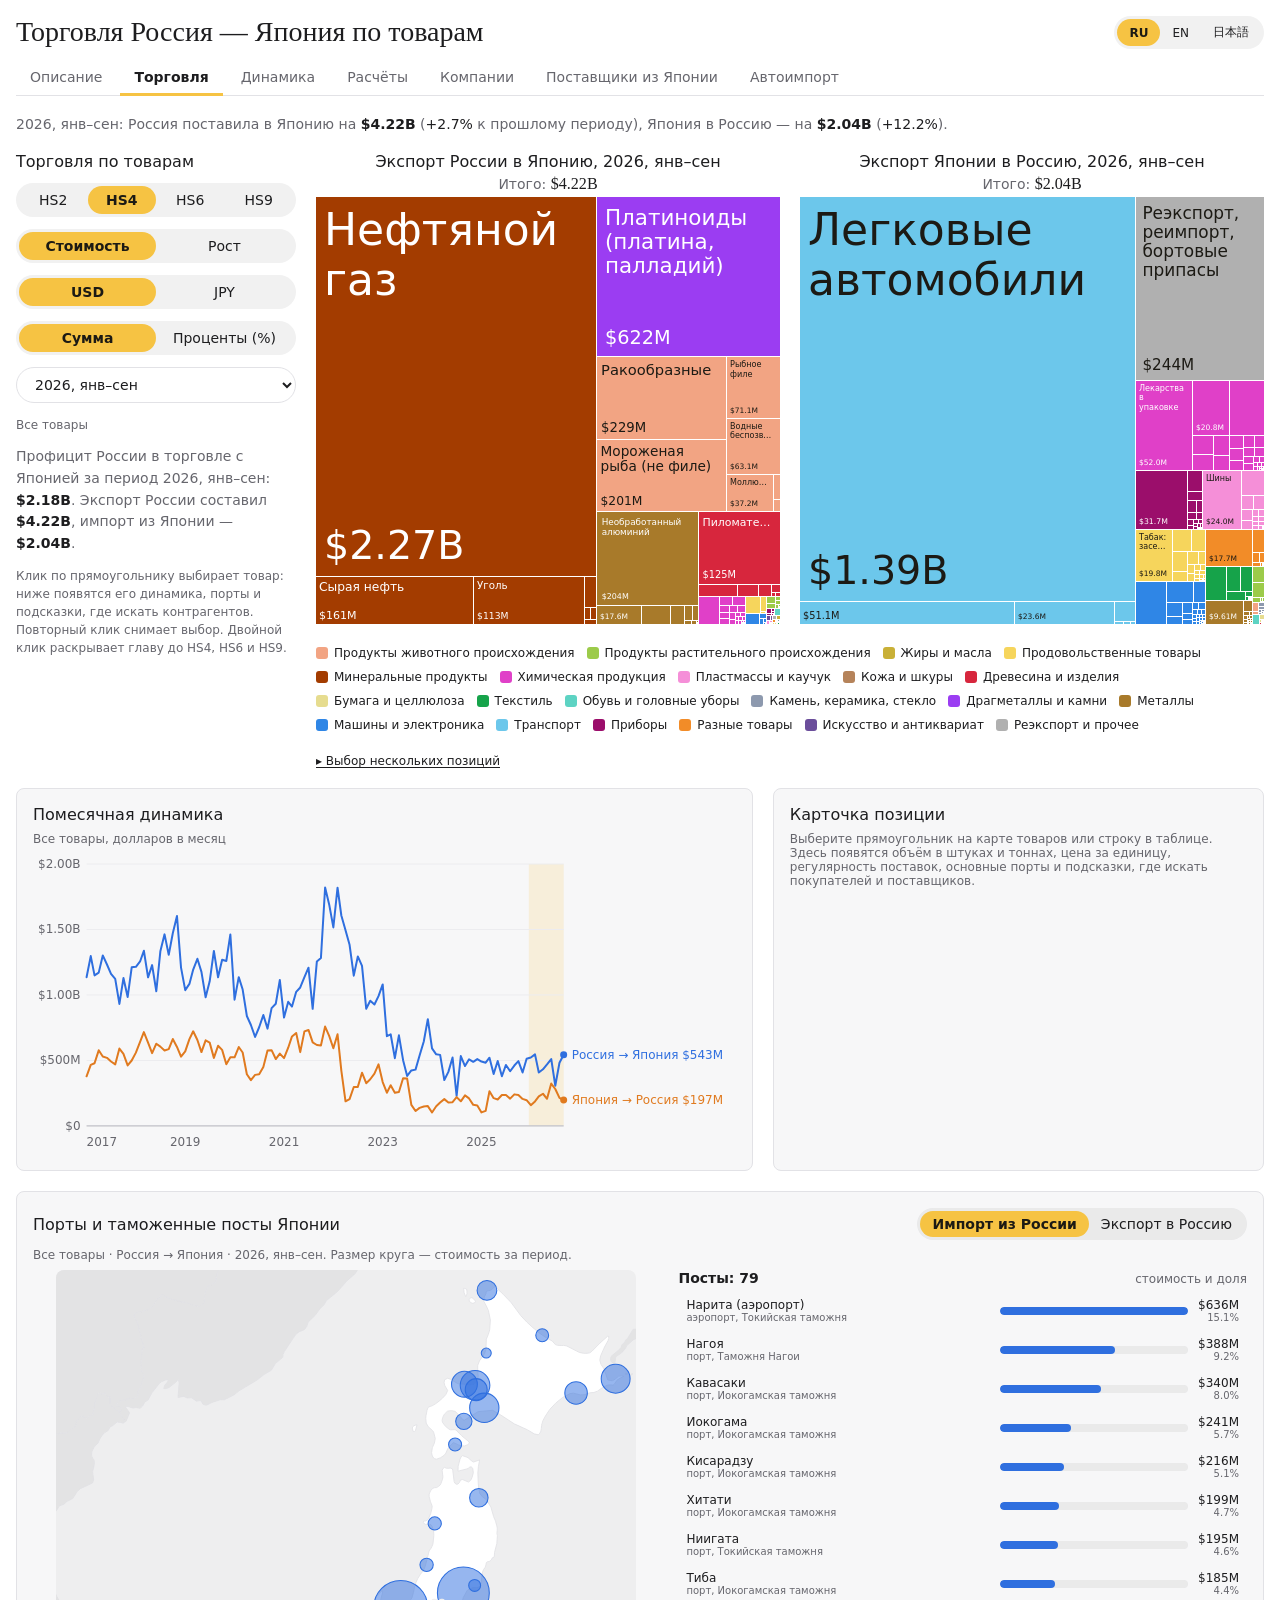
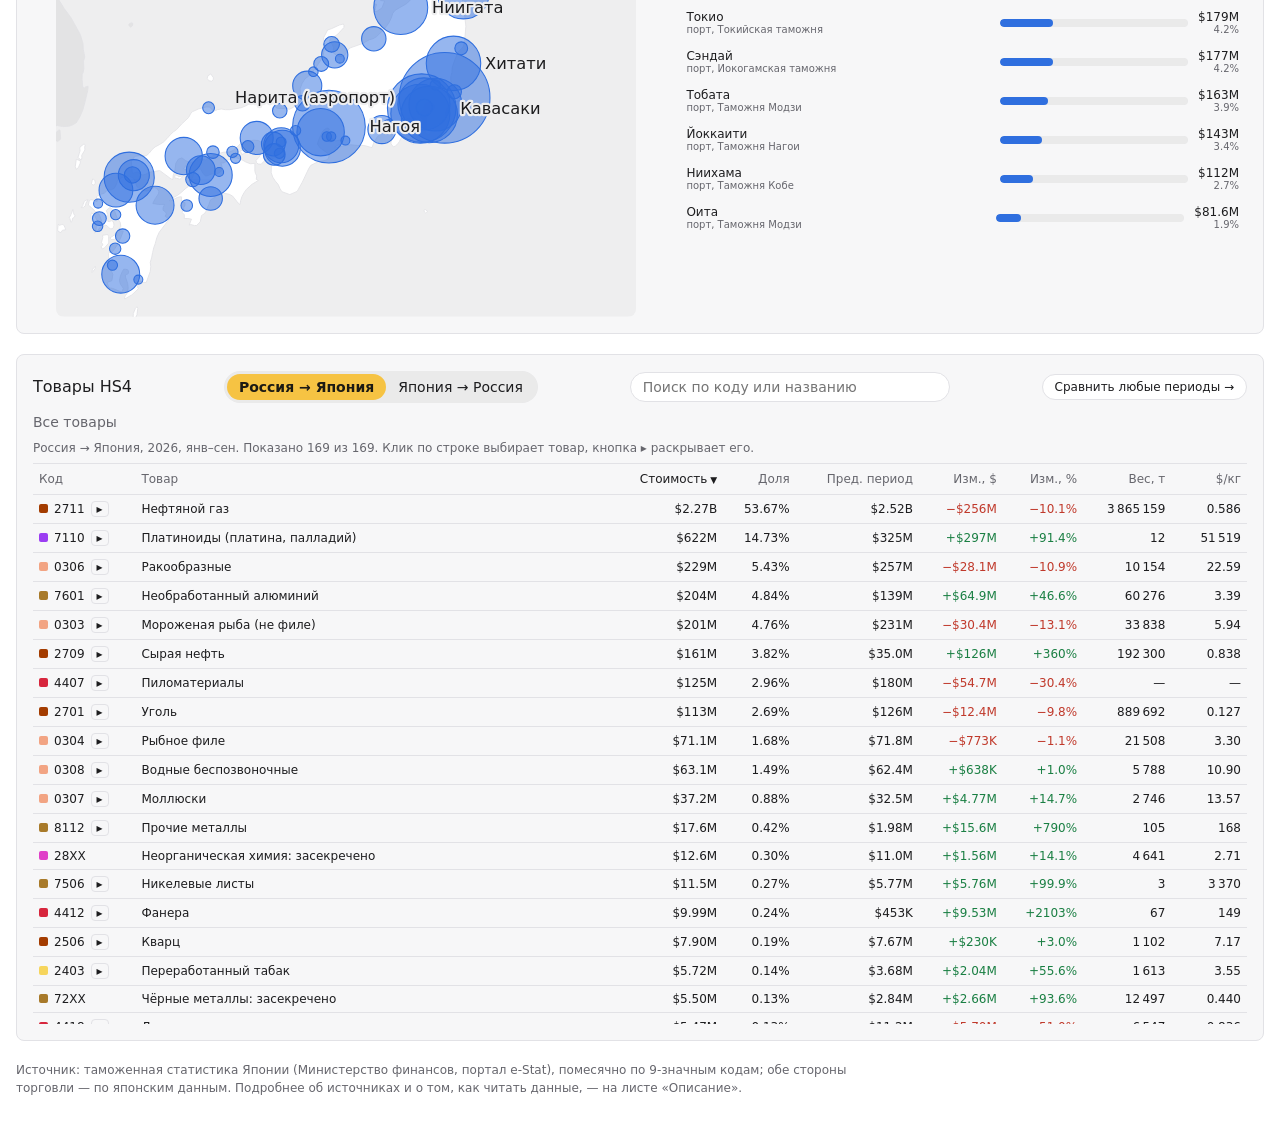
==== commit 1d949908: "Обновление сайта 2026-11-03" ====
--- a/index.html
+++ b/index.html
@@ -6,7 +6,7 @@
 <meta name="robots" content="noindex, nofollow, noarchive, nosnippet, noimageindex">
 <meta name="googlebot" content="noindex, nofollow">
 <title>Торговля Россия — Япония</title>
-<link rel="stylesheet" href="style.2019820e.css">
+<link rel="stylesheet" href="style.7699b6e0.css">
 <style>
   /* токены, которые на платформе Claude задаёт оболочка дашборда */
   :root {
@@ -53,7 +53,7 @@
 <style>
 @supports not (container-type: inline-size) {
 @media (min-width: 1112px) { .rj-main { grid-template-columns: minmax(240px, 280px) minmax(0, 1fr); } }
-@media (min-width: 652px) { .rj-maps-grid { grid-template-columns: 1fr 1fr; } .rj-legend { grid-column: 1 / -1; } }
+@media (min-width: 652px) { .rj-maps-grid { grid-template-columns: 1fr 1fr; } .rj-legend, .rj-marks { grid-column: 1 / -1; } }
 @media (min-width: 932px) { .rj-row2-grid { grid-template-columns: minmax(0, 3fr) minmax(280px, 2fr); } }
 @media (min-width: 852px) { .rj-ports-grid { grid-template-columns: minmax(0, 1.1fr) minmax(0, 1fr); } }
 @media (min-width: 632px) { .rj-ckpis { grid-template-columns: repeat(auto-fill, minmax(120px, 1fr)); } }
@@ -211,14 +211,34 @@
       <figure class="rj-map" id="map-ru-jp">
         <h3 class="m-title">—</h3>
         <div class="rj-total"><span class="m-total-label" data-i18n="total">Итого:</span> <b class="m-total dash-skeleton" data-src="views" data-field="value">—</b><span class="m-scope"></span></div>
+        <div class="rj-mrest m-rest" hidden></div>
         <div class="rj-tm" data-src="views"></div>
       </figure>
       <figure class="rj-map" id="map-jp-ru">
         <h3 class="m-title">—</h3>
         <div class="rj-total"><span class="m-total-label" data-i18n="total">Итого:</span> <b class="m-total dash-skeleton" data-src="views" data-field="value">—</b><span class="m-scope"></span></div>
+        <div class="rj-mrest m-rest" hidden></div>
         <div class="rj-tm" data-src="views"></div>
       </figure>
       <div class="rj-legend" id="legend" data-src="views"></div>
+      <div class="rj-marks" id="marks">
+        <p class="rj-mrest" id="mark-turn" hidden></p>
+        <button type="button" class="rj-linkbtn rj-mbtn" id="mark-btn" aria-expanded="false" aria-controls="mark-box">—</button>
+        <div class="rj-mbox" id="mark-box" hidden>
+          <p class="rj-hint" data-i18n="markHelp">—</p>
+          <div class="rj-mtools">
+            <span data-i18n="markModeL">—</span>
+            <div class="rj-seg" role="group" data-i18n-aria="markAria" id="mark-mode">
+              <button type="button" data-v="ex" data-i18n="markEx">—</button>
+              <button type="button" data-v="sel" data-i18n="markSel">—</button>
+            </div>
+            <button type="button" class="rj-btn" id="mark-hide" data-i18n="markHide">—</button>
+            <button type="button" class="rj-btn" id="mark-tap" data-i18n="markTap">—</button>
+          </div>
+          <div class="rj-mlist" id="mark-list"></div>
+          <div><button type="button" class="rj-btn" id="mark-clear" data-i18n="markClear">—</button></div>
+        </div>
+      </div>
     </div></section>
   </div></div>
 
@@ -604,7 +624,7 @@
 </div>
 
 <script src="refs.974832df.js"></script>
-<script src="texts.d5d47b94.js"></script>
+<script src="texts.7ce945e9.js"></script>
 <script src="makers.a4c48a5e.js"></script>
 <script src="autos.9fa5bb4e.js"></script>
 
@@ -614,7 +634,7 @@
   // Замена объекта `dash` платформы Claude: те же методы, данные — из файлов site/data/. Набор грузится при первом
   // обращении к нему (dash.data), расчёт (dash.calc) — когда загружены его входы; после каждого файла — перерисовка.
   (function () {
-    const files = {trade: 'trade.e1f1a601.csv', products: 'products.8a232229.csv', ports: 'ports.3c42e14f.csv', offices: 'offices.71b7bc91.csv', basemap: 'basemap.c82f4e77.json', companies: 'companies.72d10757.csv', settlements: 'settlements.5fd1d049.csv', makers: 'makers.9aade73f.csv', maker_links: 'maker_links.3e4a64a3.csv', autos: 'autos.8f894ea3.csv', dfomap: 'dfomap.176b8862.json', jp_exporters: 'jp_exporters.83a482d8.csv'}, size = {trade: 4751004, products: 1292420, ports: 5090817, offices: 12002, basemap: 22954, companies: 5127670, settlements: 139551, makers: 652226, maker_links: 1503779, autos: 4737692, dfomap: 224664, jp_exporters: 11610};  // files — имена с хэшем содержимого (новый файл не берётся из кэша браузера); size — байты (для полоски)
+    const files = {trade: 'trade.e1f1a601.csv', products: 'products.223763fb.csv', ports: 'ports.3c42e14f.csv', offices: 'offices.71b7bc91.csv', basemap: 'basemap.c82f4e77.json', companies: 'companies.72d10757.csv', settlements: 'settlements.5fd1d049.csv', makers: 'makers.dd7cff8a.csv', maker_links: 'maker_links.31d3bd50.csv', autos: 'autos.8f894ea3.csv', dfomap: 'dfomap.176b8862.json', jp_exporters: 'jp_exporters.83a482d8.csv'}, size = {trade: 4751004, products: 1292696, ports: 5090817, offices: 12002, basemap: 22954, companies: 5127670, settlements: 139551, makers: 652229, maker_links: 1503712, autos: 4737692, dfomap: 224664, jp_exporters: 11610};  // files — имена с хэшем содержимого (новый файл не берётся из кэша браузера); size — байты (для полоски)
     const store = {}, status = {}, calcs = {}, order = [], handlers = [], loads = {}, got = {};
     const run = () => handlers.forEach((fn) => { try { fn(); } catch (e) { console.error(e); } });
     // полоска загрузки: доля полученных байтов у файлов, которые сейчас идут
@@ -828,7 +848,10 @@
   const { PREF_T } = window.RJ_MAKERS;
 
   // ---- page ----
-  const st = { lang: 'ru', cur: 'usd', level: 4, mode: 'value', unit: 'abs', period: null, filter: null, tab: 'ru_jp', sort: 'value', dir: -1, q: '', sel: null, portFlow: 'ru_jp', port: null };
+  // marks — отмеченные позиции «направление:код» (Cmd/Ctrl+клик), mmode — исключить (ex) или выбрать (sel), mhide — убрать отмеченное с карты,
+  // mtap — обычный клик тоже отмечает (телефон); массив marks не меняется на месте — только заменяется (ST0 и кэш отметок markIdx держат ссылку)
+  const st = { lang: 'ru', cur: 'usd', level: 4, mode: 'value', unit: 'abs', period: null, filter: null, tab: 'ru_jp', sort: 'value', dir: -1, q: '', sel: null, portFlow: 'ru_jp', port: null,
+    marks: [], mmode: 'ex', mhide: false, mtap: false };
   const LEVELS = [2, 4, 6, 9];
   const nextLevel = (n) => (n <= 2 ? 4 : n <= 4 ? 6 : 9);
   const prevLen = (level) => ({ 2: 0, 4: 2, 6: 4, 9: 6 }[level]);
@@ -912,7 +935,8 @@
       if (!by.has(k)) by.set(k, []);
       by.get(k).push(r);
     }
-    idx = { views, by, byKey: new Map(views.map((r) => [r.key, r])), periods: new Map(periods.map((p) => [p.period, p])), list: periods };
+    idx = { views, by, byKey: new Map(views.map((r) => [r.key, r])), periods: new Map(periods.map((p) => [p.period, p])), list: periods,
+      sec2: new Map(views.filter((r) => r.level === 2).map((r) => [r.code, r.section])) };
     return idx;
   }
   function tradeIndex(rows, products) {
@@ -946,6 +970,100 @@
     if (f.type === 'code') return (r) => flowOk(r) && r.hs9.startsWith(f.code);
     return (r) => flowOk(r) && tIdx && tIdx.sec.get(r.hs9.slice(0, 2)) === f.id;
   }
+  // ---- отметки: несколько позиций любого уровня, у каждого направления свои; исключены из потока или выбраны (st.mmode) ----
+  // Считаются только верхние отметки: позиция внутри отмеченной главы входит в неё и остаётся в списке, пока глава отмечена.
+  let markIdx = null;
+  function marks() {
+    if (markIdx && markIdx.src === st.marks) return markIdx;
+    const all = { ru_jp: [], jp_ru: [] };
+    st.marks.forEach((k) => { const [f, c] = k.split(':'); if (all[f] && c) all[f].push(c); });
+    const top = {}, sets = {}, lens = {};
+    for (const f of Object.keys(all)) {
+      top[f] = all[f].filter((c) => !all[f].some((o) => o !== c && c.startsWith(o)));
+      sets[f] = new Set(top[f]);
+      lens[f] = [...new Set(top[f].map((c) => c.length))].sort((a, b) => a - b);
+    }
+    markIdx = { src: st.marks, all, top, sets, lens, n: st.marks.length };
+    return markIdx;
+  }
+  const exMode = () => st.mmode === 'ex';
+  // отмеченный код, в который входит позиция (она сама или глава над ней), иначе null
+  const markedBy = (flow, code) => { const m = marks(); for (const n of m.lens[flow]) if (n <= code.length && m.sets[flow].has(code.slice(0, n))) return code.slice(0, n); return null; };
+  // верхние отметки внутри строки: итог потока (TOTAL), раздел (S5) или код
+  const marksIn = (flow, code) => marks().top[flow].filter((c) => (code === 'TOTAL' ? true : code[0] === 'S' ? idx.sec2.get(c.slice(0, 2)) === code.slice(1) : c.length > code.length && c.startsWith(code)));
+  function markSum(flow, codes) {
+    const o = { value: 0, value_jpy: 0, kg: 0, prev: 0, prev_jpy: 0 };
+    for (const c of codes) { const r = idx.byKey.get(`${st.period}|${flow}|${c}`); if (r) for (const f of Object.keys(o)) o[f] += r[f] || 0; }
+    return o;
+  }
+  // строка без отмеченных частей; остаток меньше погрешности сложения — ноль
+  const cut = (a, b) => { const v = (a || 0) - (b || 0); return v > Math.abs(a || 0) * 1e-9 ? v : 0; };
+  const minus = (r, s) => ({ value: cut(r.value, s.value), value_jpy: cut(r.value_jpy, s.value_jpy), kg: cut(r.kg, s.kg),
+    prev: r.prev === null ? null : cut(r.prev, s.prev), prev_jpy: r.prev_jpy === null ? null : cut(r.prev_jpy, s.prev_jpy) });
+  // строка с другими суммами: доля — от base (остаток или выбранное), изменение, рост и цена — заново
+  function markDerive(r, o, base, extra) {
+    const noPrev = r.prev === null;
+    const d = { ...r, ...extra, value: o.value, value_jpy: o.value_jpy, kg: o.kg, prev: noPrev ? null : o.prev, prev_jpy: noPrev ? null : o.prev_jpy };
+    d.change = noPrev ? null : d.value - d.prev; d.change_jpy = noPrev ? null : d.value_jpy - d.prev_jpy;
+    d.growth = d.prev ? d.value / d.prev - 1 : null; d.growth_jpy = d.prev_jpy ? d.value_jpy / d.prev_jpy - 1 : null;
+    d.price = d.kg > 0 ? d.value / d.kg : null; d.price_jpy = d.kg > 0 ? d.value_jpy / d.kg : null;
+    d.share = base.value ? d.value / base.value : 0; d.share_jpy = base.value_jpy ? d.value_jpy / base.value_jpy : 0;
+    return d;
+  }
+  // итог направления с отметками: без исключённых или только выбранное; направление без отметок — целиком
+  function markBase(flow) {
+    const t = idx.byKey.get(`${st.period}|${flow}|TOTAL`) || { value: 0, value_jpy: 0, kg: 0, prev: null, prev_jpy: null };
+    const top = marks().top[flow];
+    if (!top.length) return t;
+    const s = markSum(flow, top);
+    return exMode() ? minus(t, s) : s;
+  }
+  // строка таблицы с отметками: null — не показывается (исключена или не выбрана)
+  function markRow(flow, r, base) {
+    if (!marks().top[flow].length) return r;
+    const by = markedBy(flow, r.code), parts = by ? [] : marksIn(flow, r.code);
+    if (exMode()) return by ? null : markDerive(r, parts.length ? minus(r, markSum(flow, parts)) : r, base, { _parts: parts });
+    if (by) return markDerive(r, r, base, { _by: by });
+    return parts.length ? markDerive(r, markSum(flow, parts), base, { _parts: parts }) : null;
+  }
+  // отметки для помесячных строк (торговля и посты); у выбранного товара — только исключённые внутри него
+  function markTest(sel) {
+    const m = marks();
+    if (!m.n) return null;
+    if (sel) {
+      const inside = exMode() ? m.top[sel.flow].filter((c) => c.length > sel.code.length && c.startsWith(sel.code)) : [];
+      if (!inside.length) return null;
+      const t = (r) => !inside.some((c) => r.hs9.startsWith(c));
+      t.n = inside.length;
+      return t;
+    }
+    const ex = exMode();
+    const t = (r) => !m.top[r.flow].length || ex !== !!markedBy(r.flow, r.hs9);
+    t.n = m.top.ru_jp.length + m.top.jp_ru.length;
+    return t;
+  }
+  const withMarks = (test) => { const mt = markTest(st.sel); return mt ? (r) => test(r) && mt(r) : test; };
+  // подпись к графику и портам; у портов — отметки своего направления
+  const markNote = (flow) => { const mt = markTest(st.sel); return mt ? L().markScopeNote(exMode(), flow && !st.sel ? marks().top[flow].length : mt.n) : ''; };
+  const pctShort = (x) => fmtPct(x, x >= 0.1 || x === 0 ? 0 : x >= 0.01 ? 1 : 2);
+  function toggleMark(flow, code) {
+    const k = flow + ':' + code;
+    if (st.marks.includes(k)) st.marks = st.marks.filter((x) => x !== k);
+    else if (markedBy(flow, code) || st.marks.length >= 300) return;  // внутри отмеченной главы снимается только сама глава
+    else st.marks = [...st.marks, k];
+    draw();
+  }
+  // Cmd+клик (Mac) или Ctrl+клик; на Mac Ctrl+клик приходит как contextmenu, а иногда и click вслед — второй раз не считаем
+  let lastMark = null;
+  function markClick(flow, r) {
+    const id = flow + ':' + r.code, now = Date.now();
+    if (lastMark && lastMark.id === id && now - lastMark.t < 500) return;
+    lastMark = { id, t: now };
+    clearTimeout(clickTimer); clickTimer = null;
+    toggleMark(flow, r.code);
+  }
+  const isMarkClick = (e) => e.metaKey || e.ctrlKey || st.mtap;
+
   const codeName = (code, flow) => {
     const r = idx && (idx.byKey.get(`${st.period}|${flow || 'ru_jp'}|${code}`) || idx.byKey.get(`${st.period}|${flow === 'ru_jp' ? 'jp_ru' : 'ru_jp'}|${code}`));
     if (r) return nm(r);
@@ -1018,8 +1136,18 @@
     const tr = e.target.closest('tr[data-key]');
     const r = tr && idx && idx.byKey.get(tr.dataset.key);
     if (!r) return;
-    if (e.target.closest('button.rj-drill')) drill(r.code); else toggleSel(r.flow, r);
+    if (e.target.closest('button.rj-drill')) drill(r.code); else if (isMarkClick(e)) markClick(r.flow, r); else toggleSel(r.flow, r);
   });
+  $('#table').querySelector('tbody').addEventListener('contextmenu', (e) => {
+    const tr = e.target.closest('tr[data-key]'), r = tr && idx && idx.byKey.get(tr.dataset.key);
+    if (r && e.ctrlKey && !e.metaKey) { e.preventDefault(); markClick(r.flow, r); }
+  });
+  $('#mark-btn').addEventListener('click', () => { $('#mark-box').hidden = !$('#mark-box').hidden; drawMarkBox(); });
+  $('#mark-mode').addEventListener('click', (e) => { const b = e.target.closest('button'); if (b && b.dataset.v !== st.mmode) { st.mmode = b.dataset.v; draw(); } });
+  $('#mark-hide').addEventListener('click', () => { st.mhide = !st.mhide; draw(); });
+  $('#mark-tap').addEventListener('click', () => { st.mtap = !st.mtap; drawMarkBox(); });
+  $('#mark-clear').addEventListener('click', () => { st.marks = []; draw(); });
+  $('#mark-list').addEventListener('click', (e) => { const b = e.target.closest('button[data-k]'); if (b) { st.marks = st.marks.filter((x) => x !== b.dataset.k); draw(); } });
   $('#sel-clear').addEventListener('click', () => { st.sel = null; st.port = null; draw(); });
   $('#sel-drill').addEventListener('click', () => { if (st.sel) drill(st.sel.code); });
 
@@ -1161,31 +1289,57 @@
     box.replaceChildren();
     box.style.minHeight = H + 'px';
     const rows = rowsFor(flow, effLevel()).filter((r) => r.value > 0);
+    // отметки: отмеченное (_k = on) — серое со штриховкой при исключении или в рамке при выборе; у строки с отмеченными частями
+    // части — отдельными прямоугольниками рядом, сама строка — за их вычетом (пунктир); «убрать с карты» — раскладка без лишнего
+    const marked = marks().top[flow].length > 0, ex = exMode();
+    let leaves = rows;
+    if (marked) {
+      const base = st.mhide ? markBase(flow) : idx.byKey.get(`${st.period}|${flow}|TOTAL`);
+      leaves = [];
+      for (const r of rows) {
+        const by = markedBy(flow, r.code);
+        if (by) { leaves.push(markDerive(r, r, base, { _k: 'on', _by: by === r.code ? '' : by })); continue; }
+        const parts = marksIn(flow, r.code);
+        if (!parts.length) { leaves.push(markDerive(r, r, base, { _k: 'off' })); continue; }
+        const rest = minus(r, markSum(flow, parts));
+        if (rest.value > 0) leaves.push(markDerive(r, rest, base, { _k: 'off', _parts: parts }));
+        for (const c of parts) { const pr = idx.byKey.get(`${st.period}|${flow}|${c}`); if (pr && pr.value > 0) leaves.push(markDerive(pr, pr, base, { _k: 'on', _by: '' })); }
+      }
+      if (st.mhide) leaves = leaves.filter((d) => (d._k === 'on') !== ex);
+    }
     box.classList.remove('dash-skeleton');
-    if (!rows.length) {
-      const e = el('div', 'rj-empty', L().noTrade); e.style.height = H + 'px';
+    if (!leaves.length) {
+      const e = el('div', 'rj-empty', rows.length ? L().markEmpty(ex) : L().noTrade); e.style.height = H + 'px';
       box.append(e);
       return;
     }
-    const tree = d3.hierarchy({ children: d3.groups(rows, (r) => r.section).map(([section, items]) => ({ section, children: items })) })
+    const tree = d3.hierarchy({ children: d3.groups(leaves, (r) => r.section).map(([section, items]) => ({ section, children: items })) })
       .sum((d) => (d.children ? 0 : val(d, 'value'))).sort((a, b) => b.value - a.value);
     d3.treemap().size([W, H]).paddingInner(1).round(true).tile(d3.treemapSquarify.ratio(1.15))(tree);
     const selHere = st.sel && st.sel.flow === flow;
+    const out = (d) => marked && ex && d._k === 'on';
+    // исключённое — светлый оттенок своего цвета (не путать с серым разделом «Реэкспорт и прочее»), подписи тёмные в обеих темах
+    const fill = (d) => (out(d) ? d3.interpolateRgb(tileFill(d), '#f1eee8')(0.72) : tileFill(d));
+    const markCls = (d) => (!marked ? '' : (d._k === 'on' ? (ex ? ' mk-out' : ' mk-on') : !ex && !st.mhide ? ' mk-fade' : '') + (d._parts && d._parts.length ? ' mk-part' : ''));
     const svg = d3.select(box).append('svg').attr('width', '100%').attr('viewBox', `0 0 ${W} ${H}`)
       .attr('role', 'img').attr('aria-label', fig.querySelector('.m-title').textContent)
-      .classed('fresh', firstDraw).classed('dim', !!(selHere && rows.some((r) => r.code === st.sel.code)));
+      .classed('fresh', firstDraw).classed('dim', !!(selHere && leaves.some((r) => r.code === st.sel.code)));
+    const hatch = 'rj-hatch-' + flow;
+    svg.append('defs').append('pattern').attr('id', hatch).attr('width', 6).attr('height', 6).attr('patternUnits', 'userSpaceOnUse').attr('patternTransform', 'rotate(45)')
+      .append('line').attr('x1', 0).attr('y1', 0).attr('x2', 0).attr('y2', 6).attr('stroke', 'rgba(0,0,0,.18)').attr('stroke-width', 2);
     const g = svg.selectAll('g').data(tree.leaves()).join('g')
-      .attr('class', (d) => 'rj-tile' + (selHere && d.data.code === st.sel.code ? ' sel' : ''))
+      .attr('class', (d) => 'rj-tile' + (selHere && d.data.code === st.sel.code ? ' sel' : '') + markCls(d.data))
       .attr('transform', (d) => `translate(${d.x0},${d.y0})`)
       .attr('tabindex', (d, i) => (i < 40 ? 0 : -1)).attr('role', 'button')
-      .attr('aria-label', (d) => `${d.data.code} ${nm(d.data)}: ${tileValue(d.data)}`);
-    g.append('rect').attr('width', (d) => Math.max(0, d.x1 - d.x0)).attr('height', (d) => Math.max(0, d.y1 - d.y0)).attr('fill', (d) => tileFill(d.data));
+      .attr('aria-label', (d) => `${d.data.code} ${nm(d.data)}: ${tileValue(d.data)}${d.data._k === 'on' ? L().sep + L().markTipOut(ex, d.data._by) : ''}`);
+    g.append('rect').attr('width', (d) => Math.max(0, d.x1 - d.x0)).attr('height', (d) => Math.max(0, d.y1 - d.y0)).attr('fill', (d) => fill(d.data));
+    g.filter((d) => out(d.data)).append('rect').attr('class', 'mk-hatch').attr('width', (d) => Math.max(0, d.x1 - d.x0)).attr('height', (d) => Math.max(0, d.y1 - d.y0)).attr('fill', `url(#${hatch})`);
     g.each(function (d) {
       const w = d.x1 - d.x0, h = d.y1 - d.y0;
       const val = tileValue(d.data);
       const lay = labelLayout(nm(d.data), val, w, h);
       if (!lay) return;
-      const ink = lum(tileFill(d.data)) > 0.6 ? '#1c1a14' : '#ffffff';
+      const ink = lum(fill(d.data)) > 0.6 ? '#1c1a14' : '#ffffff';
       const sel = d3.select(this);
       if (lay.lines.length) {
         const t = sel.append('text').attr('fill', ink).attr('font-size', lay.fs).attr('font-family', family);
@@ -1205,11 +1359,14 @@
       line('k', `HS${r.level}${L().sep}${r.code}${L().sep}${secName(r.section)}`);
       line('n', nm(r));
       pair(L().tValue, fmtMoney(val(r, 'value')));
-      pair(L().tShare, fmtPct(val(r, 'share'), 2));
+      pair(marked && st.mhide ? L().thShareMark(ex) : L().tShare, fmtPct(val(r, 'share'), 2));
       const pp = idx.periods.get(idx.periods.get(st.period).prev);
       if (pp) { pair(L().tPrev(periodLabel(pp)), fmtMoney(val(r, 'prev') || 0)); pair(L().tChange, val(r, 'prev') ? `${fmtSigned(val(r, 'change'))} (${fmtGrowth(val(r, 'growth'))})` : L().newItem); }
       if (r.kg > 0) { pair(L().tKg, L().tons(fmtInt(r.kg / 1000))); pair(L().tPrice, L().perKg(fmtPriceM(val(r, 'price')))); }
+      if (r._k === 'on') line('k', L().markTipOut(ex, r._by));
+      if (r._parts && r._parts.length) { const s = markSum(flow, r._parts); line('k', L().markTipPart(ex, r._parts.length, fmtMoney(s[F('value')]))); }
       line('k', L().clickHint(drillable(r.code)));
+      line('k', L().markTipClick(ex, r._by));
       tip.hidden = false;
       const bw = box.clientWidth, bh = H * scale, [mx, my] = at;
       const tw = tip.offsetWidth, th = tip.offsetHeight;
@@ -1218,9 +1375,12 @@
     };
     g.on('mousemove', show).on('mouseleave', () => { tip.hidden = true; })
       .on('focus', show).on('blur', () => { tip.hidden = true; })
-      .on('click', (event, d) => onTileClick(flow, d.data))
+      .on('click', (event, d) => (isMarkClick(event) ? markClick(flow, d.data) : onTileClick(flow, d.data)))
+      .on('contextmenu', (event, d) => { if (event.ctrlKey && !event.metaKey) { event.preventDefault(); markClick(flow, d.data); } })
       .on('keydown', (event, d) => {
-        if (event.key === 'Enter' || event.key === ' ') { event.preventDefault(); if (event.shiftKey) drill(d.data.code); else toggleSel(flow, d.data); }
+        if (event.key !== 'Enter' && event.key !== ' ') return;
+        event.preventDefault();
+        if (event.metaKey || event.ctrlKey) markClick(flow, d.data); else if (event.shiftKey) drill(d.data.code); else toggleSel(flow, d.data);
       });
   }
 
@@ -1246,6 +1406,69 @@
     });
   }
 
+  // строка над картой: без исключённых или выбранное — сумма и доля от всего направления; в выбранном разделе или главе — и там
+  function drawMarkRest(fig, flow, fr, scope) {
+    const e = fig.querySelector('.m-rest'), m = marks(), ex = exMode();
+    e.hidden = !m.n;
+    if (!m.n) return;
+    if (!ex && !m.top[flow].length) { e.textContent = L().markFlowNone; return; }
+    const t = idx.byKey.get(`${st.period}|${flow}|TOTAL`), v = val(markBase(flow), 'value'), tv = t ? val(t, 'value') : 0;
+    const parts = [L().markRest(ex), el('b', '', fmtMoney(v)), L().markOf(pctShort(tv ? v / tv : 0), flow)];
+    if (fr && st.filter && m.top[flow].length) {
+      const code = st.filter.type === 'code' ? st.filter.code : 'S' + st.filter.id;
+      const by = st.filter.type === 'code' ? markedBy(flow, code) : null, inside = by ? [] : marksIn(flow, code);
+      if (by || inside.length) {
+        const s = by ? (ex ? { value: 0, value_jpy: 0 } : fr) : ex ? minus(fr, markSum(flow, inside)) : markSum(flow, inside);
+        const sv = val(s, 'value'), fv = val(fr, 'value');
+        parts.push(L().markScope(scope, fmtMoney(sv), pctShort(fv ? sv / fv : 0)));
+      }
+    }
+    compose(e, parts);
+  }
+  // товарооборот без исключённых или по выбранным — под картами
+  function drawMarkTurn() {
+    const e = $('#mark-turn'), m = marks(), ex = exMode();
+    e.hidden = !m.n;
+    if (!m.n) return;
+    let v = 0, tv = 0;
+    for (const flow of ['ru_jp', 'jp_ru']) {
+      const t = idx.byKey.get(`${st.period}|${flow}|TOTAL`);
+      tv += t ? val(t, 'value') : 0;
+      if (ex || m.top[flow].length) v += val(markBase(flow), 'value');
+    }
+    compose(e, [L().markTurn(ex), el('b', '', fmtMoney(v)), L().markOfTotal(pctShort(tv ? v / tv : 0), fmtMoney(tv))]);
+  }
+  // свёрнутый блок «Выбор нескольких позиций»: подсказка, режим, отметки списком по направлениям (крестик снимает)
+  function drawMarkBox() {
+    const box = $('#mark-box'), btn = $('#mark-btn'), m = marks(), ex = exMode();
+    btn.textContent = `${box.hidden ? '▸' : '▾'} ${L().markBtn}${m.n ? L().markCount(m.n, ex) : ''}`;
+    btn.setAttribute('aria-expanded', String(!box.hidden));
+    btn.classList.toggle('on', m.n > 0);
+    if (box.hidden) return;
+    $('#mark-mode').querySelectorAll('button').forEach((b) => b.setAttribute('aria-pressed', String(b.dataset.v === st.mmode)));
+    $('#mark-hide').setAttribute('aria-pressed', String(st.mhide));
+    $('#mark-tap').setAttribute('aria-pressed', String(st.mtap));
+    $('#mark-clear').hidden = !m.n;
+    const list = $('#mark-list');
+    list.replaceChildren();
+    if (!m.n) { list.append(el('p', 'rj-note', L().markNone)); return; }
+    for (const flow of ['ru_jp', 'jp_ru']) {
+      if (!m.all[flow].length) continue;
+      const row = el('div', 'rj-mflow');
+      row.append(el('span', 'k', flowName(flow)));
+      for (const c of m.all[flow]) {
+        const by = markedBy(flow, c), r = idx.byKey.get(`${st.period}|${flow}|${c}`);
+        const b = el('button', 'rj-chip' + (by !== c ? ' mk-under' : '')); b.type = 'button'; b.dataset.k = flow + ':' + c;
+        const sw = el('i'); sw.style.background = secColor(idx.sec2.get(c.slice(0, 2)));
+        b.append(sw, document.createTextNode(`${c} ${codeName(c, flow)}${L().sep}${fmtMoney(r ? val(r, 'value') : 0)} ×`));
+        b.title = by !== c ? L().markUnder(by) : L().markRemove(c);
+        b.setAttribute('aria-label', L().markRemove(c));
+        row.append(b);
+      }
+      list.append(row);
+    }
+  }
+
   function drawSelbar() {
     const bar = $('#selbar');
     bar.hidden = !st.sel;
@@ -1270,9 +1493,9 @@
     }
     box.classList.remove('dash-skeleton');
     tradeIndex(t.data, pr.data);
-    const test = scopeTest(null);
+    const test = withMarks(scopeTest(null));
     const flows = st.sel ? [st.sel.flow] : ['ru_jp', 'jp_ru'];
-    $('#trend-note').textContent = `${scopeLabel()}${st.sel ? L().sep + flowName(st.sel.flow) : ''}${L().perMonth(st.cur)}`;
+    $('#trend-note').textContent = `${scopeLabel()}${st.sel ? L().sep + flowName(st.sel.flow) : ''}${markNote()}${L().perMonth(st.cur)}`;
     const months = tIdx.months;
     const sums = Object.fromEntries(flows.map((f) => [f, new Map(months.map((x) => [x, 0]))]));
     const vf = F('value');
@@ -1463,9 +1686,9 @@
     const monthsSet = new Set(per.src.split(','));
     const covered = per.src.split(',').filter((m) => m >= pIdx.months[0]).length;
     const y0 = pIdx.months[0].slice(0, 4);
-    $('#port-note').textContent = L().portNote(scopeLabel(), flowName(flow), periodLabel(per)) + (covered < monthsSet.size ? L().portsFrom(y0, covered > 0) : '');
+    $('#port-note').textContent = L().portNote(scopeLabel() + (marks().top[flow].length || st.sel ? markNote(flow) : ''), flowName(flow), periodLabel(per)) + (covered < monthsSet.size ? L().portsFrom(y0, covered > 0) : '');
     if (!covered) { map.append(el('div', 'rj-empty', L().portsNone(y0))); return; }
-    const test = scopeTest(flow);
+    const test = withMarks(scopeTest(flow));
     const ps = portShares(test, flow, monthsSet);
     $('#port-note').textContent += portGap(test, flow, monthsSet, ps.total);
     // map
@@ -1566,6 +1789,9 @@
     if (!idx || !st.period) return;
     const level = effLevel();
     let rows = rowsFor(st.tab, level).filter((r) => r.value > 0 || st.mode === 'growth');
+    // отметки: исключённое скрыто, у строки с исключёнными частями — сумма без них; при выборе — только выбранное; доля — от остатка или выбранного
+    const mk = marks().top[st.tab].length > 0, ex = exMode();
+    if (mk) { const base = markBase(st.tab); rows = rows.map((r) => markRow(st.tab, r, base)).filter((r) => r && (r.value > 0 || st.mode === 'growth')); }
     if (st.q) rows = rows.filter((r) => r.code.toLowerCase().includes(st.q.toLowerCase()) || LANGS.some((l) => (r['name_' + l] || '').toLowerCase().includes(st.q.toLowerCase())));
     const key = st.sort, dir = st.dir;
     const money = ['value', 'share', 'prev', 'change', 'growth', 'price'];
@@ -1587,7 +1813,12 @@
       const sw = el('i', 'rj-sw'); sw.style.background = secColor(r.section);
       c0.append(sw, document.createTextNode(r.code));
       if (drillable(r.code)) { const d = el('button', 'rj-drill', '▸'); d.type = 'button'; d.setAttribute('aria-label', L().drillAria(r.code)); c0.append(d); }
-      td(nm(r), 'l name');
+      const nmc = td(nm(r), 'l name');
+      if (r._parts && r._parts.length) {
+        const s = el('small', 'rj-mpart', L().markRowPart(ex, r._parts.length));
+        s.title = r._parts.map((c) => `${c} ${codeName(c, r.flow)}`).join('\n');
+        nmc.append(s);
+      }
       const pv = val(r, 'prev'), cv = val(r, 'change');
       td(fmtMoney(val(r, 'value')));
       td(fmtPct(val(r, 'share'), 2));
@@ -1608,7 +1839,9 @@
     ['value', 'share', 'prev', 'change', 'growth', 'price'].forEach((k) => { $('#th-' + k).dataset.field = F(k); });
     $('#th-change button').textContent = L().thChange(curSym());
     $('#th-price button').textContent = L().thPrice(curSym());
-    $('#table-note').textContent = L().tableNote(flowName(st.tab), periodLabel(idx.periods.get(st.period)), fmtInt(shown.length), fmtInt(rows.length), st.mode === 'growth');
+    $('#th-share button').textContent = mk ? L().thShareMark(ex) : L().thShare;
+    const mkNote = mk ? L().markScopeNote(ex, marks().top[st.tab].length) : '';
+    $('#table-note').textContent = L().tableNote(flowName(st.tab) + mkNote, periodLabel(idx.periods.get(st.period)), fmtInt(shown.length), fmtInt(rows.length), st.mode === 'growth');
   }
 
   function failed(e) {
@@ -1663,9 +1896,12 @@
       if (fr) { setMark(tot, fr.key, F('value')); tot.textContent = fmtMoney(val(fr, 'value')); } else tot.textContent = '—';
       const scope = !st.filter ? '' : st.filter.type === 'section' ? secName(st.filter.id) : `${st.filter.code} ${codeName(st.filter.code, flow)}`;
       f.querySelector('.m-scope').textContent = scope ? `${L().sep}${scope}` : '';
+      drawMarkRest(f, flow, fr, scope);
       drawMap(f, flow, H);
     }
     firstDraw = false;
+    drawMarkTurn();
+    drawMarkBox();
     drawCrumbs();
     drawLegend();
     drawSelbar();
@@ -3475,7 +3711,7 @@
   const LINK = window.RJ_LINK || null;
   const ST0 = { ...st }, DST0 = { ...dst }, SST0 = { ...sst };
   const LINK_KEYS = {
-    trade: [st, ST0, ['period', 'level', 'mode', 'unit', 'tab', 'filter', 'sel', 'q']],
+    trade: [st, ST0, ['period', 'level', 'mode', 'unit', 'tab', 'filter', 'sel', 'q', 'marks', 'mmode', 'mhide']],
     dynamics: [dst, DST0, ['flow', 'level', 'a0', 'a1', 'base', 'b0', 'b1', 'n', 'sort', 'scope']],
     settlements: [sst, SST0, ['year', 'gran']],
     companies: [cst, CST0, ['flow', 'level', 'cat', 'region', 'q', 'sort', 'dir', 'only']],
@@ -3490,7 +3726,7 @@
   const vals = (sel, attr = 'v') => [...root.querySelectorAll(sel)].map((e) => e.dataset[attr]);
   const LINK_ALLOW = {
     'trade.level': () => vals('#seg-level button'), 'trade.mode': () => vals('#seg-mode button'), 'trade.unit': () => vals('#seg-unit button'),
-    'trade.tab': () => vals('#tabs button'), 'dynamics.flow': () => vals('#dy-flow button'), 'dynamics.level': () => vals('#dy-level button'),
+    'trade.tab': () => vals('#tabs button'), 'trade.mmode': () => vals('#mark-mode button'), 'dynamics.flow': () => vals('#dy-flow button'), 'dynamics.level': () => vals('#dy-level button'),
     'dynamics.n': () => vals('#dy-n button'), 'dynamics.sort': () => vals('#dy-sort button'), 'dynamics.base': () => [...$('#dy-base').options].map((o) => o.value),
     'settlements.gran': () => vals('#st-gran button'), 'companies.flow': () => vals('#comp-flow button'), 'companies.level': () => vals('#comp-level button'),
     'companies.sort': () => vals('#comp-table [data-csort]', 'csort'), 'makers.sort': () => vals('#mk-table [data-msort]', 'msort'),
@@ -3513,8 +3749,9 @@
       let v = obj[k];
       if (k === 'filter' || k === 'scope') v = pickOut(v);
       else if (k === 'sel') v = v ? `${v.flow}:${v.code}` : '';
+      else if (k === 'marks') v = v.join(',');
       else if (v === linkDefault(st.page, k, def[k]) || v === null || v === undefined) v = '';
-      if (v !== '' && String(v) !== String(def[k] ?? '')) q.push(`${k}=${encodeURIComponent(v).replace(/%3A/g, ':')}`);
+      if (v !== '' && String(v) !== String(def[k] ?? '')) q.push(`${k}=${encodeURIComponent(v).replace(/%3A/g, ':').replace(/%2C/g, ',')}`);
     }
     return '#' + st.page + (q.length ? '?' + q.join('&') : '');
   }
@@ -3537,6 +3774,8 @@
       if (raw === null) continue;
       if (k === 'filter' || k === 'scope') { obj[k] = pickIn(raw); continue; }
       if (k === 'sel') { const m = raw.match(/^(ru_jp|jp_ru):([\dX]{2,9}[A-Z]?)$/); obj[k] = m ? { flow: m[1], level: m[2].length, code: m[2] } : null; continue; }
+      if (k === 'marks') { obj[k] = [...new Set(raw.split(',').filter((x) => /^(ru_jp|jp_ru):[\dX]{2,9}[A-Z]?$/.test(x)))].slice(0, 300); continue; }
+      if (k === 'mhide') { obj[k] = raw === 'true'; continue; }
       if ((LINK_ALLOW[id] && !LINK_ALLOW[id]().includes(raw)) || (LINK_RE[id] && !LINK_RE[id].test(raw))) continue;
       const v = LINK_NUM.has(id) ? Number(raw) : raw.slice(0, 200);
       if (typeof v !== 'number' || Number.isFinite(v)) obj[k] = v;
@@ -3552,7 +3791,8 @@
     LINK.listen((hash) => { applyLink(hash); applyLang(); draw(); syncLink(false); root.scrollIntoView({ block: 'start' }); });
     // ссылка следует за каждым действием читателя (фильтры, язык, сортировка) — в той же записи истории
     const syncLater = later(() => syncLink(false), 250);
-    ['click', 'change', 'input', 'keyup'].forEach((t) => root.addEventListener(t, syncLater));
+    // contextmenu — Ctrl+клик на Mac, им ставят отметки на «Торговле»
+    ['click', 'change', 'input', 'keyup', 'contextmenu'].forEach((t) => root.addEventListener(t, syncLater));
   }
 
   applyLang();
--- a/style.7699b6e0.css
+++ b/style.7699b6e0.css
@@ -0,0 +1,563 @@
+/* Стили дашборда: подключаются из index.html (<link href="style.css">) — на платформе Claude это files/style.css */
+  /* Layout: OEC-style — control panel on the left, two mirrored treemaps on the right;
+     below them the selected item (trend + card), the port map, and the product table */
+  .rj {
+    --rj-pick: #f6c343;
+    --rj-pick-ink: #1c1a14;
+    --rj-track: color-mix(in srgb, var(--color-fg) 6%, transparent);
+    --rj-sea: color-mix(in srgb, var(--color-fg) 4%, var(--color-panel));
+    --rj-land: var(--color-bg);
+    --rj-land-other: color-mix(in srgb, var(--color-fg) 9%, var(--color-panel));
+    font-family: var(--font-anthropic-sans);
+    display: grid;
+    gap: var(--cds-gap-lg);
+    font-variant-numeric: tabular-nums;
+  }
+  /* браузеры без color-mix (до весны 2023 г.): те же оттенки без смешения — иначе фон карт и дорожки кнопок пропадают
+     (заливку регионов «Автоимпорта» в таких браузерах смешивает скрипт); браузеры без @container получают правила
+     по ширине окна из build_site.py */
+  @supports not (color: color-mix(in srgb, red, blue)) {
+    .rj { --rj-track: rgba(128, 128, 136, .14); --rj-sea: var(--color-panel); --rj-land-other: var(--color-border-line); }
+    .rj-badge.au-s1 { background: rgba(60, 160, 100, .28); }
+    .rj-badge.au-s2 { background: rgba(60, 160, 100, .6); }
+  }
+  .rj-head { display: grid; gap: var(--cds-gap-xs); }
+  .rj-head h1 { font-family: var(--font-anthropic-serif); font-weight: 400; font-size: var(--cds-font-size-title); margin: 0; text-wrap: balance; }
+  /* вводный текст и итог под заголовком листа: одна ширина на всех листах — на ноутбуке одна-две строки
+     (длинный текст для чтения — «Описание» — остаётся узкой колонкой .rj-about) */
+  .rj-take { margin: 0; color: var(--color-fg-muted); max-width: 140ch; }
+  .rj-take b, .rj-sum b { font-weight: 600; color: var(--color-fg); }
+
+  .rj-wrap { container-type: inline-size; }
+  .rj-main { display: grid; gap: var(--cds-gap-lg); grid-template-columns: 1fr; }
+  @container (min-width: 1080px) { .rj-main { grid-template-columns: minmax(240px, 280px) minmax(0, 1fr); } }
+
+  .rj-panel { display: grid; gap: var(--cds-gap-md); align-content: start; min-width: 0; }
+  .rj-panel h2 { margin: 0; font-size: var(--cds-font-size-heading); font-weight: var(--cds-font-weight-medium); }
+  .rj-seg { display: grid; grid-auto-flow: column; grid-auto-columns: 1fr; background: var(--rj-track); border-radius: 999px; padding: 3px; }
+  .rj-seg button { font: inherit; font-size: var(--cds-font-size-body); color: var(--color-fg); background: transparent; border: 0; border-radius: 999px; padding: 6px 8px; cursor: pointer; }
+  .rj-seg button[aria-pressed="true"] { background: var(--rj-pick); color: var(--rj-pick-ink); font-weight: 600; }
+  .rj button:focus-visible, .rj select:focus-visible, .rj input:focus-visible, .rj-tile:focus-visible { outline: 2px solid var(--color-fg); outline-offset: 2px; }
+  .rj-period { font: inherit; color: var(--color-fg); background: var(--color-bg); border: 1px solid var(--color-border-line); border-radius: 999px; padding: 8px 14px; width: 100%; }
+  .rj-crumbs { display: flex; flex-wrap: wrap; gap: 4px; align-items: center; font-size: var(--cds-font-size-caption); min-height: 1.6em; }
+  .rj-crumbs button, .rj-link { font: inherit; background: none; border: 0; padding: 2px 0; color: var(--color-fg); text-decoration: underline; text-underline-offset: 2px; cursor: pointer; }
+  .rj-crumbs span[aria-current] { color: var(--color-fg-muted); }
+  .rj-crumbs .sep { color: var(--color-fg-muted); }
+  .rj-sum { margin: 0; line-height: 1.55; color: var(--color-fg-muted); }
+  .rj-hint { margin: 0; font-size: var(--cds-font-size-caption); color: var(--color-fg-muted); line-height: 1.5; }
+
+  .rj-maps { container-type: inline-size; min-width: 0; }
+  .rj-maps-grid { display: grid; gap: var(--cds-gap-lg); grid-template-columns: 1fr; }
+  @container (min-width: 620px) { .rj-maps-grid { grid-template-columns: 1fr 1fr; } .rj-legend, .rj-marks { grid-column: 1 / -1; } }
+  .rj-map { margin: 0; display: grid; gap: var(--cds-gap-xs); position: relative; min-width: 0; }
+  .rj-map h3 { margin: 0; text-align: center; font-size: var(--cds-font-size-heading); font-weight: var(--cds-font-weight-medium); text-wrap: balance; }
+  .rj-total { text-align: center; color: var(--color-fg-muted); }
+  .rj-total b { font-family: var(--font-anthropic-serif); font-weight: 400; color: var(--color-fg); font-size: 1.15em; }
+  .rj-tm { position: relative; min-height: 340px; }
+  .rj-tm svg { display: block; }
+  .rj-tile { cursor: pointer; outline: none; }
+  .rj-tile rect { stroke: transparent; stroke-width: 2; }
+  .rj-tile:hover rect { stroke: var(--color-fg); }
+  .rj-tile.sel rect { stroke: var(--color-fg); stroke-width: 3; }
+  .rj-tm svg.dim .rj-tile:not(.sel) { opacity: .42; }
+  /* отметки (Cmd/Ctrl+клик): исключённое — серое со штриховкой, выбранное — в рамке, строка с отмеченными частями — пунктиром */
+  .rj-tile.mk-on rect { stroke: var(--color-fg); stroke-width: 3; }
+  .rj-tile.mk-part rect { stroke: var(--color-fg); stroke-width: 1.5; stroke-dasharray: 4 3; }
+  .rj-tm svg .rj-tile.mk-fade { opacity: .35; }
+  .rj-mrest { margin: 0; text-align: center; font-size: var(--cds-font-size-caption); color: var(--color-fg); }
+  .rj-mrest b { font-weight: 600; }
+  .rj-marks { display: grid; gap: var(--cds-gap-xs); justify-items: start; }
+  .rj-marks .rj-mrest { justify-self: stretch; }
+  .rj-linkbtn.rj-mbtn::before { content: none; }
+  .rj-mbtn.on { font-weight: 600; }
+  .rj-mbox { display: grid; gap: var(--cds-gap-sm); justify-self: stretch; padding: var(--cds-pad-sm) var(--cds-pad-md); border: 1px solid var(--color-border-line); border-radius: var(--cds-radius); background: var(--color-panel); font-size: var(--cds-font-size-caption); }
+  .rj-mtools { display: flex; flex-wrap: wrap; align-items: center; gap: var(--cds-gap-sm); }
+  .rj-mtools .rj-seg { min-width: 200px; }
+  .rj-mtools .rj-seg button { font-size: var(--cds-font-size-caption); padding: 4px 10px; }
+  .rj-mbox .rj-btn[aria-pressed="true"] { background: var(--rj-pick); color: var(--rj-pick-ink); border-color: transparent; font-weight: 600; }
+  .rj-mlist { display: grid; gap: 4px; }
+  .rj-mflow .k { color: var(--color-fg-muted); margin-right: 6px; }
+  .rj-mflow .rj-chip { max-width: 100%; overflow: hidden; text-overflow: ellipsis; white-space: nowrap; vertical-align: top; }
+  .rj-mflow .rj-chip.mk-under { opacity: .55; text-decoration: line-through; }
+  .rj-mpart { display: block; color: var(--color-fg-muted); font-size: var(--cds-font-size-caption); }
+  .rj-empty { display: flex; align-items: center; justify-content: center; gap: 8px; color: var(--color-fg-muted); font-size: var(--cds-font-size-caption); border: 1px dashed var(--color-border-line); border-radius: var(--cds-radius); padding: var(--cds-pad-md); text-align: center; }
+  .rj-dot { width: .375rem; height: .375rem; border-radius: 50%; background: var(--color-bad); flex: none; }
+
+  .rj-legend { display: flex; flex-wrap: wrap; gap: 6px 12px; font-size: var(--cds-font-size-caption); }
+  .rj-legend button { font: inherit; display: inline-flex; align-items: center; gap: 6px; background: none; border: 0; padding: 2px 0; color: var(--color-fg); cursor: pointer; }
+  .rj-legend button[aria-pressed="true"] { font-weight: 600; text-decoration: underline; text-underline-offset: 3px; }
+  .rj-legend i { width: 12px; height: 12px; border-radius: 3px; display: inline-block; flex: none; }
+  .rj-grad { display: flex; align-items: center; gap: 8px; }
+  .rj-grad i { width: 160px; max-width: 40vw; height: 10px; border-radius: 5px; background: linear-gradient(90deg, #b83232, #9aa0a6, #23864b); }
+
+  .rj-selbar { display: flex; flex-wrap: wrap; align-items: center; gap: var(--cds-gap-sm); padding: var(--cds-pad-sm) var(--cds-pad-md); border: 1px solid var(--color-border-line); border-radius: var(--cds-radius); background: var(--color-panel); }
+  .rj-selbar .what { flex: 1 1 260px; min-width: 0; }
+  .rj-selbar .what b { font-weight: 600; }
+  .rj-btn { font: inherit; font-size: var(--cds-font-size-caption); color: var(--color-fg); background: var(--color-bg); border: 1px solid var(--color-border-line); border-radius: 999px; padding: 5px 12px; cursor: pointer; }
+  .rj-btn.pick { background: var(--rj-pick); color: var(--rj-pick-ink); border-color: transparent; font-weight: 600; }
+
+  .rj-tip {
+    position: absolute; z-index: 5; pointer-events: none; max-width: 320px;
+    background: var(--cds-surface-popover); border: 1px solid var(--cds-border); border-radius: var(--cds-radius);
+    box-shadow: var(--cds-shadow-popover); padding: var(--cds-pad-xs) var(--cds-pad-sm); font-size: var(--cds-font-size-caption);
+    display: grid; gap: 2px;
+  }
+  .rj-tip .k { color: var(--cds-text-secondary); }
+  .rj-tip .n { font-weight: 600; }
+  .rj-tip .row { display: flex; justify-content: space-between; gap: 12px; }
+
+  .rj-card { background: var(--color-panel); border: 1px solid var(--color-border-line); border-radius: var(--cds-radius); padding: var(--cds-pad-lg); display: grid; gap: var(--cds-gap-sm); min-width: 0; align-content: start; }
+  .rj-card h2 { margin: 0; font-size: var(--cds-font-size-heading); font-weight: var(--cds-font-weight-medium); }
+  .rj-note { margin: 0; color: var(--color-fg-muted); font-size: var(--cds-font-size-caption); }
+  .rj-row2 { container-type: inline-size; }
+  .rj-row2-grid { display: grid; gap: var(--cds-gap-lg); grid-template-columns: 1fr; }
+  @container (min-width: 900px) { .rj-row2-grid { grid-template-columns: minmax(0, 3fr) minmax(280px, 2fr); } }
+  .rj-trend { position: relative; min-height: 300px; }
+  .rj-trend svg { display: block; overflow: visible; }
+
+  .rj-item { display: grid; gap: var(--cds-gap-sm); }
+  .rj-item .code { color: var(--color-fg-muted); font-size: var(--cds-font-size-caption); }
+  .rj-item h3 { margin: 0; font-size: var(--cds-font-size-heading); font-weight: 600; text-wrap: balance; }
+  .rj-item .orig { margin: 0; color: var(--color-fg-muted); font-size: var(--cds-font-size-caption); }
+  .rj-kv { display: grid; grid-template-columns: minmax(0, 1fr) auto; gap: 4px 12px; margin: 0; font-size: var(--cds-font-size-caption); }
+  .rj-kv dt { color: var(--color-fg-muted); }
+  .rj-kv dd { margin: 0; text-align: right; font-weight: 500; }
+  .rj-flag { margin: 0; padding: var(--cds-pad-xs) var(--cds-pad-sm); border-radius: var(--cds-radius); background: var(--rj-track); font-size: var(--cds-font-size-caption); line-height: 1.5; }
+  .rj-leads { display: grid; gap: 4px; font-size: var(--cds-font-size-caption); line-height: 1.5; }
+  .rj-leads h4 { margin: 0; font-size: var(--cds-font-size-caption); font-weight: 600; }
+  .rj-leads p { margin: 0; }
+  .rj-leads ul { margin: 0; padding-left: 1.1em; }
+  .rj-leads a { color: var(--color-fg); }
+
+  .rj-ports { container-type: inline-size; }
+  .rj-ports-grid { display: grid; gap: var(--cds-gap-lg); grid-template-columns: 1fr; }
+  @container (min-width: 820px) { .rj-ports-grid { grid-template-columns: minmax(0, 1.1fr) minmax(0, 1fr); } }
+  .rj-pmap { position: relative; min-height: 360px; width: 100%; max-width: 580px; justify-self: center; }
+  .rj-pmap svg { display: block; border-radius: var(--cds-radius); }
+  .rj-bubble { cursor: pointer; }
+  .rj-bubble circle { fill-opacity: .5; stroke-width: 1.5; }
+  .rj-bubble:hover circle, .rj-bubble.sel circle { fill-opacity: .85; stroke: var(--color-fg); }
+  .rj-plabel { font-size: 23px; fill: var(--color-fg); paint-order: stroke; stroke: var(--rj-sea); stroke-width: 6px; stroke-linejoin: round; pointer-events: none; }
+  .rj-plist { display: grid; gap: 2px; align-content: start; min-width: 0; }
+  .rj-prow { display: grid; grid-template-columns: minmax(0, 1fr) minmax(60px, 34%) auto; gap: 4px 10px; align-items: center; width: 100%; font: inherit; font-size: var(--cds-font-size-caption); color: var(--color-fg); text-align: left; background: none; border: 0; border-radius: var(--cds-radius); padding: 6px 8px; cursor: pointer; }
+  .rj-prow:hover, .rj-prow[aria-pressed="true"] { background: var(--rj-track); }
+  .rj-prow .nm { min-width: 0; }
+  .rj-prow .nm small { display: block; color: var(--color-fg-muted); }
+  .rj-prow .bar { height: 8px; border-radius: 4px; background: var(--rj-track); overflow: hidden; }
+  .rj-prow .bar i { display: block; height: 100%; border-radius: 4px; }
+  .rj-prow .v { text-align: right; white-space: nowrap; }
+  .rj-prow .v small { display: block; color: var(--color-fg-muted); }
+  .rj-plist-head { display: flex; flex-wrap: wrap; justify-content: space-between; align-items: baseline; gap: 8px; margin-bottom: 4px; }
+  .rj-plist-head h3 { margin: 0; font-size: var(--cds-font-size-body); font-weight: 600; }
+
+  .rj-tools { display: flex; flex-wrap: wrap; gap: var(--cds-gap-sm); align-items: center; justify-content: space-between; }
+  .rj-tabs { display: inline-grid; grid-auto-flow: column; background: var(--rj-track); border-radius: 999px; padding: 3px; }
+  .rj-tabs button { font: inherit; background: transparent; border: 0; border-radius: 999px; padding: 5px 12px; color: var(--color-fg); cursor: pointer; }
+  .rj-tabs button[aria-selected="true"] { background: var(--rj-pick); color: var(--rj-pick-ink); font-weight: 600; }
+  .rj-tabs button:disabled { cursor: default; opacity: .55; }
+  .rj-search { font: inherit; color: var(--color-fg); background: var(--color-bg); border: 1px solid var(--color-border-line); border-radius: 999px; padding: 6px 12px; min-width: 0; flex: 1 1 200px; max-width: 320px; }
+  .rj-tablebox { max-height: 560px; overflow: auto; border-top: 1px solid var(--color-border-line); }
+  .rj-table { width: 100%; border-collapse: collapse; font-size: var(--cds-font-size-caption); }
+  .rj-table th { position: sticky; top: 0; background: var(--color-panel); text-align: right; font-weight: var(--cds-font-weight-medium); padding: 0; z-index: 1; }
+  .rj-table th button { font: inherit; width: 100%; text-align: inherit; background: none; border: 0; padding: 8px 6px; color: var(--color-fg-muted); cursor: pointer; white-space: nowrap; }
+  .rj-table th[aria-sort] button { color: var(--color-fg); }
+  .rj-table td { padding: 6px; border-top: 1px solid var(--color-border-line); text-align: right; white-space: nowrap; }
+  .rj-table th.l, .rj-table td.l { text-align: left; }
+  .rj-table td.name { white-space: normal; min-width: 180px; }
+  .rj-table td.name small { display: block; color: var(--color-fg-muted); }
+  .rj-table tbody tr { cursor: pointer; }
+  .rj-table tbody tr:hover td, .rj-table tbody tr.sel td { background: var(--rj-track); }
+  .rj-drill { font: inherit; background: none; border: 1px solid var(--color-border-line); border-radius: 4px; color: var(--color-fg); padding: 0 5px; margin-left: 6px; cursor: pointer; }
+  .rj-sw { display: inline-block; width: 9px; height: 9px; border-radius: 2px; margin-right: 6px; vertical-align: baseline; }
+  .rj-pos { color: var(--color-ok); }
+  .rj-neg { color: var(--color-bad); }
+  @media (max-width: 720px) { .rj-table .opt { display: none; } }
+  .rj-foot { margin: 0; color: var(--color-fg-muted); font-size: var(--cds-font-size-caption); line-height: 1.5; max-width: 110ch; }
+
+  [data-dash-source-state=empty] { color: transparent; }
+  [data-dash-source-state=refreshing] { opacity: .5; transition: opacity var(--cds-dur-slow); }
+  @media (prefers-reduced-motion: no-preference) {
+    .rj-tm svg.fresh .rj-tile { animation: rj-in var(--cds-dur-slow) var(--cds-ease-out) both; }
+    @keyframes rj-in { from { opacity: 0; } to { opacity: 1; } }
+  }
+  .rj-top { display: flex; flex-wrap: wrap; justify-content: space-between; align-items: flex-start; gap: var(--cds-gap-sm); }
+  .rj-langs { display: inline-grid; grid-auto-flow: column; background: var(--rj-track); border-radius: 999px; padding: 3px; flex: none; }
+  .rj-langs button { font: inherit; font-size: var(--cds-font-size-caption); background: transparent; border: 0; border-radius: 999px; padding: 5px 12px; color: var(--color-fg); cursor: pointer; }
+  .rj-langs button[aria-pressed="true"] { background: var(--rj-pick); color: var(--rj-pick-ink); font-weight: 600; }
+  .rj:lang(ja) { line-break: strict; }
+  .rj [hidden] { display: none !important; }
+  .rj-back { font: inherit; font-size: var(--cds-font-size-caption); color: var(--color-fg); background: var(--color-bg); border: 1px solid var(--color-border-line); border-radius: 999px; padding: 3px 10px; margin-right: 6px; cursor: pointer; }
+  .rj-nav { font-size: var(--cds-font-size-body); }
+  .rj-pages { display: flex; gap: 4px; border-bottom: 1px solid var(--color-border-line); margin-top: var(--cds-gap-sm); }
+  .rj-pages button { font: inherit; background: none; border: 0; border-bottom: 3px solid transparent; padding: 8px 14px; color: var(--color-fg-muted); cursor: pointer; margin-bottom: -1px; }
+  .rj-pages button[aria-selected="true"] { color: var(--color-fg); border-bottom-color: var(--rj-pick); font-weight: 600; }
+  .rj-page { display: grid; gap: var(--cds-gap-lg); }
+  .rj-about { display: grid; gap: var(--cds-gap-lg); max-width: 78ch; line-height: 1.6; }
+  .rj-about h2 { margin: 0; font-family: var(--font-anthropic-serif); font-weight: 400; font-size: var(--cds-font-size-title); }
+  .rj-about h3 { margin: 0 0 4px; font-size: var(--cds-font-size-heading); font-weight: 600; }
+  .rj-about p { margin: 0; }
+  .rj-about ul { margin: 4px 0 0; padding-left: 1.2em; display: grid; gap: 4px; }
+  .rj-about a { color: var(--color-fg); }
+  .rj-head2 { display: grid; gap: var(--cds-gap-xs); }
+  .rj-head2 h2 { margin: 0; font-family: var(--font-anthropic-serif); font-weight: 400; font-size: var(--cds-font-size-title); }
+  .rj-kpis { display: flex; flex-wrap: wrap; gap: var(--cds-gap-lg); }
+  .rj-kpi { display: grid; gap: 2px; min-width: 120px; }
+  .rj-kpi b { font-family: var(--font-anthropic-serif); font-weight: 400; font-size: var(--cds-font-size-title); }
+  .rj-kpi span { color: var(--color-fg-muted); font-size: var(--cds-font-size-caption); }
+  .rj-ctools { justify-content: flex-start; }
+  .rj-csel { width: auto; max-width: 100%; min-width: 0; flex: 0 1 280px; }
+  .rj-ctable td { white-space: normal; vertical-align: top; }
+  .rj-ctable td.nw { white-space: nowrap; }
+  .rj-ctable td small { display: block; color: var(--color-fg-muted); }
+  .rj-chip { display: inline-block; font: inherit; font-size: var(--cds-font-size-caption); border: 1px solid var(--color-border-line); background: var(--color-bg); color: var(--color-fg); border-radius: 999px; padding: 1px 8px; margin: 0 4px 4px 0; cursor: pointer; }
+  .rj-chip i { display: inline-block; width: 8px; height: 8px; border-radius: 2px; margin-right: 4px; }
+  .rj-badge { display: inline-block; font-size: var(--cds-font-size-caption); font-weight: 600; border-radius: 4px; padding: 1px 6px; background: var(--rj-pick); color: var(--rj-pick-ink); }
+  .rj-warn { display: inline-block; font-size: var(--cds-font-size-caption); color: var(--color-warn); }
+  .rj-status { display: block; font-size: var(--cds-font-size-caption); margin-top: 2px; white-space: nowrap; }
+  .rj-status.open { color: var(--color-ok); } .rj-status.pending { color: var(--color-warn); } .rj-status.limited { color: var(--color-fg-muted); }
+  .rj-ctable td small.rj-trade.none { color: var(--color-warn); }
+  .rj-status.rep { color: var(--color-ok); } .rj-status.importer { color: var(--color-fg-muted); } .rj-status.pp353 { color: var(--color-warn); }
+  .rj-ctable td small.rj-morecats { display: inline-block; cursor: help; }
+  .rj-more { display: block; margin: 10px auto 0; }
+  #comp-flow { flex: 0 1 auto; grid-auto-columns: auto; }
+  /* японские компании в России: уровня и категорий у них нет — эти колонки скрыты */
+  .rj-ctable.rj-off .c-lv, .rj-ctable.rj-off .c-cats { display: none; }
+  /* Компании: шапка в две строки на ноутбуке, уровни A–C, пояснения под кнопкой */
+  /* цифры — ровной сеткой, подпись не шире своей колонки (до двух строк); на ноутбуке столько колонок, чтобы вышло
+     не больше двух рядов: --kpi-cols ставит drawCompanies по числу цифр в направлении */
+  .rj-cstale { color: var(--color-warn); }
+  .rj-ckpis { display: grid; gap: var(--cds-gap-md) var(--cds-gap-lg); grid-template-columns: repeat(3, minmax(0, 1fr)); }
+  @container comp (min-width: 600px) { .rj-ckpis { grid-template-columns: repeat(auto-fill, minmax(120px, 1fr)); } }
+  @container comp (min-width: 1100px) { .rj-ckpis { grid-template-columns: repeat(var(--kpi-cols, 7), minmax(0, 1fr)); } }
+  .rj-ckpis .rj-kpi { min-width: 0; }
+  .rj-ckpis .rj-kpi span { text-wrap: balance; }
+  .rj-ckpis .rj-kpi b { font-size: 22px; line-height: 1.15; }
+  .rj-ckpis div.rj-kpi[title] { cursor: help; }
+  /* цифры с признаком — кнопки «оставить в таблице только их»: выбранная остаётся как есть, остальные бледнеют */
+  .rj-ckpis button.rj-kpi { font: inherit; color: inherit; text-align: left; align-content: start; background: none; border: 0; padding: 0; border-radius: 4px; cursor: pointer; }
+  .rj-ckpis button.rj-kpi:disabled { cursor: default; }
+  .rj-ckpis button.rj-kpi:enabled:hover b { text-decoration: underline; text-decoration-thickness: 1px; text-underline-offset: 4px; }
+  .rj-ckpis.rj-picked .rj-kpi:not([aria-pressed="true"]) b { color: var(--color-fg-muted); }
+  .rj-ckpis.rj-picked .rj-kpi:not([aria-pressed="true"]) span { opacity: .7; }
+  .rj-ckpis.rj-picked button.rj-kpi:enabled:hover b { color: var(--color-fg); }
+  .rj-ckpis.rj-picked button.rj-kpi:enabled:hover span { opacity: 1; }
+  .rj-lvseg { flex: 0 0 auto; grid-auto-columns: auto; }
+  .rj-lvseg button { padding: 6px 12px; }
+  .rj-break { flex-basis: 100%; height: 0; }
+  /* лист — контейнер: сетка цифр, таблица и карточки перестраиваются по его ширине (на платформе она уже окна,
+     когда открыта панель источников); на телефоне кнопки направления — сеткой 2 × 2 */
+  .rj > .rj-page { min-width: 0; }
+  #pg-companies { grid-template-columns: minmax(0, 1fr); container: comp / inline-size; }
+  @container comp (max-width: 600px) { #comp-flow { grid-auto-flow: row; grid-template-columns: repeat(2, minmax(0, 1fr)); flex: 1 1 100%; border-radius: 18px; } #comp-flow button { line-height: 1.25; } }
+  .rj-cnote { display: flex; flex-wrap: wrap; gap: 4px 16px; align-items: baseline; justify-content: space-between; }
+  .rj-linkbtn { font: inherit; font-size: var(--cds-font-size-caption); background: none; border: 0; padding: 0; color: var(--color-fg); text-decoration: underline; text-underline-offset: 2px; cursor: pointer; }
+  .rj-linkbtn::before { content: "\24D8"; display: inline-block; margin-right: 5px; text-decoration: none; }
+  .rj-clegend { display: grid; gap: var(--cds-gap-md) var(--cds-gap-xl); grid-template-columns: repeat(auto-fit, minmax(280px, 1fr)); font-size: var(--cds-font-size-caption); line-height: 1.5; }
+  .rj-clegend h3 { margin: 0 0 4px; font-size: var(--cds-font-size-caption); font-weight: 600; }
+  .rj-clegend ul { margin: 0; padding: 0; list-style: none; display: grid; gap: 5px; color: var(--color-fg-muted); }
+  .rj-clegend li > span, .rj-clegend li > b { color: var(--color-fg); }
+  .rj-clegend .rj-status { display: inline; margin: 0; white-space: normal; }
+  .rj-badge { cursor: help; }
+  .rj-badge.lv-A { background: var(--color-ok); color: var(--color-bg); }
+  .rj-badge.lv-C { background: var(--rj-track); color: var(--color-fg-muted); }
+  .rj-status.contract { color: var(--color-ok); font-weight: 600; }
+  .rj-status.foreign { color: var(--color-fg); }
+  .rj-status.jpgroup { color: var(--color-fg); font-weight: 600; }
+  .rj-status.mdrep { color: var(--color-ok); font-weight: 600; }
+  .rj-status.aeo { color: var(--color-ok); } .rj-status.broker { color: var(--color-fg-muted); }
+  .rj-status.rxholder, .rj-status.rxjp { color: var(--color-ok); font-weight: 600; } .rj-status.rxgroup { color: var(--color-fg-muted); }
+  .rj-ctable td .rj-evru { display: block; margin-top: 4px; }
+  .rj-ctable td small b { font-weight: 400; }
+  .rj-ctable td small b.rj-fresh, .rj-clegend b.rj-fresh { font-weight: 600; color: var(--color-ok); }
+  /* Компании: таблица листается вместе со страницей (своего окна прокрутки нет, заголовок прилипает к верху экрана),
+     ширины колонок заданы — таблица помещается без прокрутки вбок; уже 1100 px нет «Деятельности», уже 900 px — карточки */
+  .rj-cbox { max-height: none; overflow: visible; }
+  #comp-table { table-layout: fixed; }
+  #comp-table tbody tr { cursor: default; }
+  #comp-table td { overflow-wrap: break-word; hyphens: auto; }
+  #comp-table .c-lv { width: 4%; text-align: center; }
+  #comp-table th.c-lv button { text-align: center; padding-inline: 2px; }
+  #comp-table .c-name { width: 14%; } #comp-table .c-inn { width: 8%; } #comp-table .c-reg { width: 8%; }
+  #comp-table .c-cats { width: 16%; } #comp-table .c-okved { width: 12%; } #comp-table .c-size { width: 9%; }
+  #comp-table .c-ev { width: 17%; } #comp-table .c-marks { width: 12%; }
+  @container comp (max-width: 1099px) {
+    #comp-table .opt { display: none; }
+    #comp-table .c-lv { width: 5%; } #comp-table .c-name { width: 16%; } #comp-table .c-inn { width: 10%; } #comp-table .c-reg { width: 11%; }
+    #comp-table .c-cats { width: 17%; } #comp-table .c-size { width: 10%; } #comp-table .c-ev { width: 17%; } #comp-table .c-marks { width: 14%; }
+  }
+  .rj-ctable td.c-cats .rj-chip { display: block; max-width: 100%; margin: 0 0 3px; overflow: hidden; text-overflow: ellipsis; white-space: nowrap; }
+  .rj-ctable .rj-evmain, .rj-ctable .rj-clamp2 { display: -webkit-box; -webkit-box-orient: vertical; -webkit-line-clamp: 3; overflow: hidden; }
+  .rj-ctable .rj-evmain { cursor: pointer; }
+  .rj-ctable .rj-clamp2, .rj-ctable .rj-evmain.rj-evru { -webkit-line-clamp: 2; }
+  .rj-ctable .rj-evmain.rj-evru { margin-top: 4px; }
+  .rj-ctable .rj-evmain.rj-open { display: block; }
+  .rj-ctable td.c-marks .rj-status { white-space: normal; }
+  @container comp (max-width: 899px) {
+    /* карточка: уровень и название; регион и ИНН; категории; подтверждение; размер; роль и отметки */
+    #comp-table, #comp-table thead, #comp-table tbody { display: block; }
+    #comp-table thead tr { display: flex; flex-wrap: wrap; gap: 6px; padding: 10px 0 6px; }
+    #comp-table th { display: block; position: static; background: none; }
+    #comp-table th button, #comp-table th.c-lv button { border: 1px solid var(--color-border-line); border-radius: 999px; padding: 4px 10px; }
+    #comp-table th:is(.c-inn, .c-cats, .c-okved, .c-marks) { display: none; }
+    #comp-table tbody tr { display: grid; grid-template-columns: 28px minmax(0, 1fr) auto; gap: 6px 8px; padding: 12px 2px;
+      grid-template-areas: "lv name name" ". reg inn" ". cats cats" ". ev ev" ". size size" ". marks marks"; border-top: 1px solid var(--color-border-line); }
+    #comp-table td { display: block; padding: 0; border: 0; text-align: left; }
+    #comp-table :is(th, td)[class] { width: auto; }  /* ширины колонок таблицы карточке не нужны */
+    #comp-table td[colspan] { grid-column: 1 / -1; }
+    #comp-table td.c-lv { grid-area: lv; } #comp-table td.c-name { grid-area: name; font-weight: 600; }
+    #comp-table td.c-name small { font-weight: 400; }
+    #comp-table td.c-reg { grid-area: reg; color: var(--color-fg-muted); } #comp-table td.c-inn { grid-area: inn; text-align: right; }
+    #comp-table td.c-cats { grid-area: cats; display: flex; flex-wrap: wrap; gap: 4px; }
+    #comp-table td.c-cats .rj-chip { display: inline-block; margin: 0; }
+    #comp-table td.c-okved { display: none; }
+    #comp-table td.c-ev { grid-area: ev; } #comp-table td.c-size { grid-area: size; color: var(--color-fg-muted); }
+    #comp-table td.c-marks { grid-area: marks; }
+    #comp-table td:is(.c-size, .c-marks) :is(small, .rj-status) { display: inline; margin: 0; }
+    #comp-table td.c-marks :is(small, .rj-status) + :is(small, .rj-status)::before, #comp-table td.c-size small::before { content: " · "; color: var(--color-fg-muted); font-weight: 400; }
+    #comp-table td.c-size small { color: inherit; }
+  }
+  /* «Торговля»: на узком листе переключатели — по два в строку */
+  @container (max-width: 1079px) {
+    .rj-panel { grid-template-columns: repeat(2, minmax(0, 1fr)); }
+    .rj-panel > :is(h2, #seg-level, .rj-crumbs, .rj-sum, .rj-hint) { grid-column: 1 / -1; }
+  }
+  /* сортировка: стрелка у столбца, по которому отсортировано */
+  .rj-table th[aria-sort="ascending"] button::after { content: " \25B2"; font-size: 9px; }
+  .rj-table th[aria-sort="descending"] button::after { content: " \25BC"; font-size: 9px; }
+  .rj-sources ul { margin: 0; padding-left: 1.1em; display: grid; gap: 6px; font-size: var(--cds-font-size-caption); line-height: 1.5; }
+  .rj-sources b { font-weight: 600; }
+  /* пять листов: на телефоне вкладки — одна строка с прокруткой вбок (выбранную держит в виду setPageVisibility),
+     заголовок и переключатель языка — меньше */
+  @media (max-width: 600px) {
+    .rj-pages { overflow-x: auto; scrollbar-width: none; padding-right: 24px; mask-image: linear-gradient(90deg, #000 calc(100% - 24px), transparent); }
+    .rj-pages::-webkit-scrollbar { display: none; }
+    .rj-pages button { flex: none; white-space: nowrap; padding: 8px 10px; }
+    .rj-head h1, .rj-head2 h2 { font-size: 24px; line-height: 1.2; }
+    .rj-langs button { padding: 4px 9px; }
+    /* «Динамика»: переключатели по ширине надписей — валюта встаёт рядом с уровнем, «ТОП» — рядом с сортировкой */
+    .rj-dtools .rj-seg { grid-auto-columns: auto; }
+    .rj-dtools .rj-seg button { padding: 6px 7px; }
+    .rj-dpresets .rj-chip { padding: 4px 7px; }
+  }
+  /* Расчёты: платёжный баланс, прямые инвестиции, валюта расчётов */
+  .rj-cq { container-type: inline-size; }
+  .rj-stcur { flex: 0 0 auto; min-width: 140px; }
+  .rj-keys { display: flex; flex-wrap: wrap; gap: 4px 14px; font-size: var(--cds-font-size-caption); }
+  .rj-key { display: inline-flex; align-items: center; gap: 6px; }
+  .rj-key i { width: 12px; height: 12px; border-radius: 3px; flex: none; }
+  .rj-key i.dot { width: 8px; height: 8px; border-radius: 50%; }
+  .rj-chart { position: relative; min-height: 200px; }
+  .rj-chart svg { display: block; overflow: visible; }
+  .rj-chart svg rect[tabindex]:focus-visible { outline: 2px solid var(--color-fg); outline-offset: -2px; }
+  .rj-grid2 { display: grid; gap: var(--cds-gap-lg); grid-template-columns: 1fr; }
+  @container (min-width: 820px) { .rj-grid2 { grid-template-columns: minmax(0, 1fr) minmax(0, 1fr); } }
+  .rj-fig { margin: 0; display: grid; gap: var(--cds-gap-xs); align-content: start; min-width: 0; }
+  .rj-fig figcaption { font-size: var(--cds-font-size-caption); font-weight: 600; }
+  .rj-kpi span + span { font-size: var(--cds-font-size-caption); }
+  .rj-dlist { display: grid; gap: 2px; }
+  .rj-dgroup { margin: var(--cds-gap-sm) 0 2px; font-size: var(--cds-font-size-caption); font-weight: 600; color: var(--color-fg-muted); }
+  .rj-drow { display: grid; grid-template-columns: minmax(0, 1.4fr) minmax(70px, 1fr) minmax(84px, auto); gap: 4px 12px; align-items: center; padding: 6px 8px; border-radius: var(--cds-radius); font-size: var(--cds-font-size-caption); }
+  .rj-drow:hover { background: var(--rj-track); }
+  .rj-drow small { display: block; color: var(--color-fg-muted); font-weight: 400; }
+  .rj-drow .v { text-align: right; white-space: nowrap; font-variant-numeric: tabular-nums; }
+  .rj-drow .v b { font-weight: 600; }
+  .rj-dtrack { position: relative; height: 10px; }
+  .rj-dtrack::before { content: ''; position: absolute; left: 50%; top: -4px; bottom: -4px; width: 1px; background: var(--cds-chart-axis); }
+  .rj-dtrack i { position: absolute; top: 0; bottom: 0; }
+  .rj-crow { display: grid; grid-template-columns: minmax(96px, auto) minmax(0, 1fr); gap: 10px; align-items: center; font-size: var(--cds-font-size-caption); padding: 2px 0; }
+  .rj-crow.world { margin-top: 6px; padding-top: 8px; border-top: 1px solid var(--color-border-line); }
+  .rj-cbar { display: flex; gap: 2px; height: 22px; }
+  .rj-cbar span { display: flex; align-items: center; justify-content: center; min-width: 0; font-size: 12px; font-weight: 600; white-space: nowrap; cursor: default; }
+  .rj-cbar span:focus-visible { outline: 2px solid var(--color-fg); outline-offset: 1px; }
+  .rj-insights ul { margin: 0; padding-left: 1.1em; display: grid; gap: 8px; line-height: 1.55; max-width: 110ch; }
+  .rj-insights b { font-weight: 600; }
+  /* Динамика: что растёт и что снижается между двумя любыми периодами */
+  .rj-seg button:disabled { opacity: .45; cursor: default; }
+  .rj-dtools { display: flex; flex-wrap: wrap; gap: var(--cds-gap-sm) var(--cds-gap-md); align-items: center; }
+  .rj-dtools .rj-seg { flex: 0 1 auto; max-width: 100%; }
+  .rj-dtools .rj-seg button { line-height: 1.25; }
+  .rj-dper { display: flex; flex-wrap: wrap; gap: 6px 8px; align-items: center; font-size: var(--cds-font-size-body); }
+  .rj-dper select { font: inherit; color: var(--color-fg); background: var(--color-bg); border: 1px solid var(--color-border-line); border-radius: 999px; padding: 6px 12px; max-width: 100%; }
+  #dy-bcustom { display: inline-flex; flex-wrap: wrap; gap: 6px 8px; align-items: center; }
+  #dy-bcustom[hidden] { display: none; }
+  .rj-dpresets { display: flex; flex-wrap: wrap; gap: 4px; }
+  .rj-dpresets .rj-chip { margin: 0; padding: 4px 10px; }
+  .rj-movers { display: grid; gap: var(--cds-gap-lg); grid-template-columns: minmax(0, 1fr); }
+  @container (min-width: 900px) { .rj-movers { grid-template-columns: minmax(0, 1fr) minmax(0, 1fr); } }
+  .rj-mlist h2.up::before { content: '▲ '; color: var(--color-ok); }
+  .rj-mlist h2.down::before { content: '▼ '; color: var(--color-bad); }
+  .rj-mlist .rows { display: grid; gap: 1px; }
+  .rj-mrow { display: grid; grid-template-columns: 1.6em minmax(0, 1fr) minmax(48px, 20%) auto; gap: 2px 10px; align-items: center; padding: 6px; border-radius: var(--cds-radius); font-size: var(--cds-font-size-caption); cursor: pointer; }
+  .rj-mrow:hover, .rj-mrow:focus-visible { background: var(--rj-track); }
+  .rj-mrow:focus-visible { outline: 2px solid var(--color-fg); outline-offset: -2px; }
+  .rj-mrow .rk { color: var(--color-fg-muted); text-align: right; font-variant-numeric: tabular-nums; }
+  .rj-mrow .nm { min-width: 0; }
+  .rj-mrow .nm small { display: block; color: var(--color-fg-muted); font-variant-numeric: tabular-nums; }
+  .rj-mrow .nm .rj-chip { margin: 3px 0 0; }
+  .rj-mrow .bar { height: 8px; border-radius: 4px; background: var(--rj-track); overflow: hidden; }
+  .rj-mrow .bar i { display: block; height: 100%; border-radius: 0 4px 4px 0; }
+  .rj-mrow .v { text-align: right; white-space: nowrap; font-variant-numeric: tabular-nums; }
+  .rj-mrow .v b { font-weight: 600; }
+  .rj-mrow .v small { display: block; color: var(--color-fg-muted); }
+  @media (max-width: 480px) {
+    .rj-mrow { grid-template-columns: 1.6em minmax(0, 1fr) auto; }
+    .rj-mrow .bar { grid-column: 2; grid-row: 2; }
+    .rj-mrow .v { grid-column: 3; grid-row: 1; }
+  }
+  /* «Поставщики из Японии»: лист — тот же контейнер comp, что у «Компаний» (сетка цифр перестраивается по ширине листа);
+     ширины колонок заданы — без прокрутки вбок; уже 900 px строки — карточки */
+  #pg-makers { grid-template-columns: minmax(0, 1fr); container: comp / inline-size; }
+  .rj-mkyears { display: inline-flex; flex-wrap: wrap; gap: 6px; align-items: center; font-size: var(--cds-font-size-caption); color: var(--color-fg-muted); }
+  .rj-mkyears .rj-period { width: auto; padding: 6px 12px; }
+  .rj-keychip { padding: 5px 12px; font-weight: 600; background: var(--rj-pick); color: var(--rj-pick-ink); border-color: transparent; margin: 0; }
+  #mk-table { table-layout: fixed; }
+  #mk-table tbody tr { cursor: default; }
+  #mk-table td { overflow-wrap: break-word; }
+  #mk-table .m-name { width: 19%; } #mk-table .m-cats { width: 18%; } #mk-table .m-years { width: 16%; }
+  #mk-table .m-partners { width: 13%; } #mk-table .m-channel { width: 20%; } #mk-table .m-presence { width: 14%; }
+  .rj-ctable td.m-cats .rj-chip { display: block; max-width: 100%; margin: 0 0 3px; overflow: hidden; text-overflow: ellipsis; white-space: nowrap; }
+  .rj-mtoggle { display: block; font: inherit; font-size: var(--cds-font-size-caption); background: none; border: 0; padding: 0; margin-top: 4px; color: var(--color-fg-muted); text-decoration: underline; text-underline-offset: 2px; cursor: pointer; text-align: left; }
+  .rj-ybars { display: flex; align-items: flex-end; gap: 2px; height: 28px; margin-bottom: 4px; box-shadow: inset 0 -1px var(--color-border-line); }
+  .rj-ybars i { flex: 1 1 0; min-width: 2px; max-width: 14px; background: var(--cds-chart-muted); border-radius: 1px 1px 0 0; cursor: help; }
+  .rj-ybars i.on { background: var(--rj-pick); }
+  .rj-ctable td b.rj-mnum { display: block; font-size: 18px; font-weight: 600; }
+  .rj-ctable td .rj-go { display: inline-block; margin: 4px 0 2px; }
+  .rj-status.abroad { color: var(--color-warn); } .rj-status.none { color: var(--color-fg-muted); }
+  #mk-table td.m-channel .rj-status { white-space: normal; }
+  .rj-plink { font: inherit; font-size: var(--cds-font-size-caption); background: none; border: 0; padding: 0; text-align: left; color: var(--color-fg); text-decoration: underline dotted; text-underline-offset: 2px; cursor: pointer; }
+  .rj-plink:disabled { cursor: default; text-decoration: none; }
+  #mk-table tr.rj-mrowd td { background: var(--color-bg); border-top: 0; padding: 4px 8px 14px; }
+  .rj-mdetail { display: grid; gap: var(--cds-gap-md) var(--cds-gap-xl); grid-template-columns: repeat(auto-fit, minmax(280px, 1fr)); font-size: var(--cds-font-size-caption); line-height: 1.5; }
+  .rj-mdetail h3 { margin: 0 0 4px; font-size: var(--cds-font-size-caption); font-weight: 600; }
+  .rj-mdetail ul { margin: 0; padding: 0; list-style: none; display: grid; gap: 6px; }
+  .rj-mdetail p { margin: 0 0 4px; }
+  .rj-mdetail .rj-chip { margin: 0 4px 4px 0; }
+  @container comp (max-width: 899px) {
+    /* карточка: компания и российские компании; категории; годы и канал; присутствие в России */
+    #mk-table, #mk-table thead, #mk-table tbody { display: block; }
+    #mk-table thead tr { display: flex; flex-wrap: wrap; gap: 6px; padding: 10px 0 6px; }
+    #mk-table th { display: block; position: static; background: none; }
+    #mk-table th button { border: 1px solid var(--color-border-line); border-radius: 999px; padding: 4px 10px; }
+    #mk-table th.m-cats { display: none; }
+    #mk-table tbody tr { display: grid; grid-template-columns: minmax(0, 1fr) minmax(0, 1fr); gap: 8px 12px; padding: 12px 2px;
+      grid-template-areas: "name partners" "cats cats" "years channel" "presence presence"; border-top: 1px solid var(--color-border-line); }
+    #mk-table tbody tr.rj-mrowd { display: block; border-top: 0; padding-top: 0; }
+    #mk-table td { display: block; padding: 0; border: 0; text-align: left; }
+    #mk-table :is(th, td)[class] { width: auto; }
+    #mk-table td.m-name { grid-area: name; } #mk-table td.m-partners { grid-area: partners; }
+    #mk-table td.m-cats { grid-area: cats; display: flex; flex-wrap: wrap; gap: 4px; }
+    #mk-table td.m-cats .rj-chip { display: inline-block; margin: 0; }
+    #mk-table td.m-years { grid-area: years; } #mk-table td.m-channel { grid-area: channel; } #mk-table td.m-presence { grid-area: presence; }
+    #mk-table td.m-presence .rj-status { display: inline; margin-right: 10px; }
+  }
+  /* Автоимпорт ДФО: ИП и компании Дальнего Востока с ОКВЭД 45.1 — лист-контейнер autos (как comp у «Компаний»):
+     сетка цифр, карта с карточками и таблица перестраиваются по ширине листа */
+  #pg-autos { grid-template-columns: minmax(0, 1fr); container: autos / inline-size; }
+  @container autos (min-width: 600px) { #au-kpis { grid-template-columns: repeat(auto-fill, minmax(120px, 1fr)); } }
+  @container autos (min-width: 1100px) { #au-kpis { grid-template-columns: repeat(var(--kpi-cols, 10), minmax(0, 1fr)); } }
+  .rj-autools { gap: var(--cds-gap-sm) var(--cds-gap-md); }
+  #au-kind { flex: 0 1 auto; grid-auto-columns: auto; }
+  .rj-auper { display: flex; flex-wrap: wrap; align-items: center; gap: 6px; }
+  .rj-aulbl, .rj-aucut { color: var(--color-fg-muted); font-size: var(--cds-font-size-caption); }
+  .rj-aucut { display: inline-flex; align-items: center; gap: 4px; }
+  .rj-ysel { width: auto; padding: 6px 10px; }
+  .rj-auquick { grid-auto-columns: auto; }
+  .rj-aufilters { display: flex; flex-wrap: wrap; gap: 6px; align-items: center; }
+  .rj-aufilters .rj-chip { margin: 0; }
+  .rj-augrid { display: grid; gap: var(--cds-gap-lg); grid-template-columns: minmax(0, 1fr); align-items: start; }
+  .rj-auside { display: grid; gap: var(--cds-gap-lg); align-content: start; min-width: 0; }
+  @container autos (min-width: 980px) { .rj-augrid { grid-template-columns: minmax(0, 1.2fr) minmax(340px, 1fr); } }
+  .rj-aumapbox { position: relative; min-width: 0; }
+  .rj-aureg { stroke: var(--color-fg-muted); stroke-width: 0.8; cursor: pointer; }
+  .rj-aureg:hover, .rj-aureg:focus-visible { stroke: var(--color-fg); stroke-width: 1.6; outline: none; }
+  .rj-aureg.sel { stroke: var(--color-fg); stroke-width: 2.6; }
+  .rj-aucity circle { fill-opacity: .5; stroke-width: 1; }
+  .rj-aucity.sel circle { fill-opacity: .9; stroke: var(--color-fg); stroke-width: 2.2; }
+  .rj-auport { cursor: default; }
+  .rj-auport circle { fill-opacity: .3; }
+  .rj-aulreg, .rj-aulcity, .rj-aulport { fill: var(--color-fg); paint-order: stroke; stroke: var(--rj-sea); stroke-width: 5px; stroke-linejoin: round; pointer-events: none; }
+  .rj-aulreg { fill: var(--color-fg-muted); letter-spacing: .02em; }
+  .rj-aulcity { font-weight: 600; }
+  .rj-aulport { fill: var(--color-fg-muted); font-style: italic; }
+  .rj-auhist { position: relative; }
+  .rj-auax { font-size: 11px; fill: var(--color-fg-muted); }
+  .rj-aubar { cursor: pointer; outline: none; }
+  .rj-aubar:not(.on) rect:not(:first-child) { opacity: .25; }
+  .rj-aubar:hover rect:not(:first-child), .rj-aubar:focus-visible rect:not(:first-child) { opacity: 1; }
+  .rj-aubar:focus-visible rect:first-child { stroke: var(--color-fg); stroke-width: 1.5; }
+  .rj-aulegend { display: flex; gap: 14px; font-size: var(--cds-font-size-caption); color: var(--color-fg-muted); margin-top: 4px; }
+  .rj-aulegend i { display: inline-block; width: 10px; height: 10px; border-radius: 2px; margin-right: 5px; vertical-align: -1px; }
+  .rj-auokv .rj-prow .nm small { color: var(--color-ok); }
+  div.rj-prow { cursor: default; }
+  /* сигналы: 0 — серый, 1–2 — светло-зелёный, 3 и больше — зелёный */
+  .rj-badge.au-s0 { background: var(--rj-track); color: var(--color-fg-muted); }
+  .rj-badge.au-s1 { background: color-mix(in srgb, var(--color-ok) 28%, var(--color-bg)); color: var(--color-fg); }
+  .rj-badge.au-s2 { background: color-mix(in srgb, var(--color-ok) 60%, var(--color-bg)); color: var(--color-fg); }
+  .rj-badge.au-s3 { background: var(--color-ok); color: var(--color-bg); }
+  .rj-status.au-jp, .rj-status.au-agent, .rj-status.au-jpexp { color: var(--color-ok); font-weight: 600; }
+  #au-exp-table th:nth-child(1) { width: 24%; } #au-exp-table th:nth-child(3) { width: 24%; } #au-exp-table td a { word-break: break-all; }
+  .rj-status:is(.au-jpbrand, .au-broker, .au-aeo, .au-sheet, .au-grew) { color: var(--color-ok); }
+  .rj-status:is(.au-kr, .au-cn, .au-west, .au-tax, .au-nonsme, .au-confirmed) { color: var(--color-fg-muted); }
+  .rj-status.au-foreign { color: var(--color-fg); }
+  .rj-status.au-invalid { color: var(--color-warn); }
+  .rj-ctable td .rj-chip.au-okv { display: inline-block; margin: 0 0 3px; }
+  #au-table { table-layout: fixed; }
+  #au-table tbody tr { cursor: default; }
+  #au-table td { overflow-wrap: break-word; hyphens: auto; }
+  #au-table .c-lv { width: 7%; text-align: center; } #au-table th.c-lv button { text-align: center; padding-inline: 2px; }
+  #au-table .c-name { width: 18%; } #au-table .c-inn { width: 10%; } #au-table .c-reg { width: 10%; } #au-table .c-okved { width: 17%; }
+  #au-table .c-yr { width: 9%; } #au-table .c-size { width: 12%; } #au-table .c-marks { width: 17%; }
+  @container autos (max-width: 1099px) {
+    #au-table .opt { display: none; }
+    #au-table .c-name { width: 22%; } #au-table .c-marks { width: 21%; } #au-table .c-size { width: 14%; }
+  }
+  @container autos (max-width: 899px) {
+    /* карточка: сигналы и название; регион и ИНН; ОКВЭД; год начала; размер; признаки */
+    #au-table, #au-table thead, #au-table tbody { display: block; }
+    #au-table thead tr { display: flex; flex-wrap: wrap; gap: 6px; padding: 10px 0 6px; }
+    #au-table th { display: block; position: static; background: none; }
+    #au-table th button, #au-table th.c-lv button { border: 1px solid var(--color-border-line); border-radius: 999px; padding: 4px 10px; }
+    #au-table th:is(.c-inn, .c-marks) { display: none; }
+    #au-table tbody tr { display: grid; grid-template-columns: 34px minmax(0, 1fr) auto; gap: 6px 8px; padding: 12px 2px;
+      grid-template-areas: "lv name name" ". reg inn" ". okv okv" ". yr yr" ". size size" ". marks marks"; border-top: 1px solid var(--color-border-line); }
+    #au-table td { display: block; padding: 0; border: 0; text-align: left; }
+    #au-table :is(th, td)[class] { width: auto; }
+    #au-table td[colspan] { grid-column: 1 / -1; }
+    #au-table td.c-lv { grid-area: lv; } #au-table td.c-name { grid-area: name; font-weight: 600; }
+    #au-table td.c-name small { font-weight: 400; }
+    #au-table td.c-reg { grid-area: reg; color: var(--color-fg-muted); } #au-table td.c-inn { grid-area: inn; text-align: right; }
+    #au-table td.c-okved { grid-area: okv; display: block; } #au-table td.c-okved .rj-clamp2 { display: inline; margin-left: 6px; }
+    #au-table td.c-yr { grid-area: yr; color: var(--color-fg-muted); } #au-table td.c-yr b { font-weight: 400; color: var(--color-fg); }
+    #au-table td.c-size { grid-area: size; color: var(--color-fg-muted); } #au-table td.c-marks { grid-area: marks; }
+    #au-table td:is(.c-size, .c-marks, .c-yr) :is(small, .rj-status) { display: inline; margin: 0; }
+    #au-table td:is(.c-marks) :is(small, .rj-status) + :is(small, .rj-status)::before, #au-table td:is(.c-size, .c-yr) small::before { content: " · "; color: var(--color-fg-muted); font-weight: 400; }
+    #au-table td.c-size small { color: inherit; }
+  }
+  @container autos (max-width: 600px) {
+    #au-kind { flex: 1 1 100%; }
+    .rj-auper { flex: 1 1 100%; }
+    #au-region, #au-search { flex: 1 1 100%; max-width: none; }
+  }
+
+  /* печать: выбранный лист целиком — без вкладок, переключателя языка, подсказок и кнопок «показать ещё»; выбранные фильтры
+     остаются видны (по ним понятно, что напечатано); таблицы — без прилипшего заголовка, заголовок повторяется на каждой
+     странице, строка не рвётся; тексты, сокращённые на экране, — целиком; альбомный A4: таблица компаний остаётся таблицей */
+  @media print {
+    @page { size: A4 landscape; margin: 10mm; }
+    .rj { gap: 12px; -webkit-print-color-adjust: exact; print-color-adjust: exact; color: var(--color-fg); background: var(--color-bg);
+      --color-fg: #000; --color-fg-muted: #444; --color-bg: #fff; --color-panel: #f4f4f5; --color-border-line: #ccc; }
+    .rj-langs, .rj-pages, .rj-tip, .rj-more, .rj-linkbtn, .rj-selbar, .rj-search:placeholder-shown, #to-dyn, .rj-mtools, #mark-clear, .rj-mbox > .rj-hint { display: none !important; }
+    .rj-page[hidden] { display: none !important; }
+    .rj-card, .rj-map, .rj-kpi, figure, svg { break-inside: avoid; }
+    .rj-card { box-shadow: none; }
+    .rj-tablebox, .rj-cbox { max-height: none !important; overflow: visible !important; }
+    .rj-table th { position: static; }
+    .rj-table thead { display: table-header-group; }
+    .rj-table th { padding: 4px 6px; }
+    .rj-table th button { display: contents; }  /* Chrome не рисует кнопки в заголовке, повторённом на следующей странице */
+    .rj-table tr { break-inside: avoid; }
+    .rj-ctable .rj-evmain, .rj-ctable .rj-clamp2 { display: block; -webkit-line-clamp: unset; overflow: visible; }
+    .rj-ctable td.c-cats .rj-chip { white-space: normal; border-radius: 6px; }
+    button, select, input { color: var(--color-fg); }
+    a { color: inherit; }
+  }
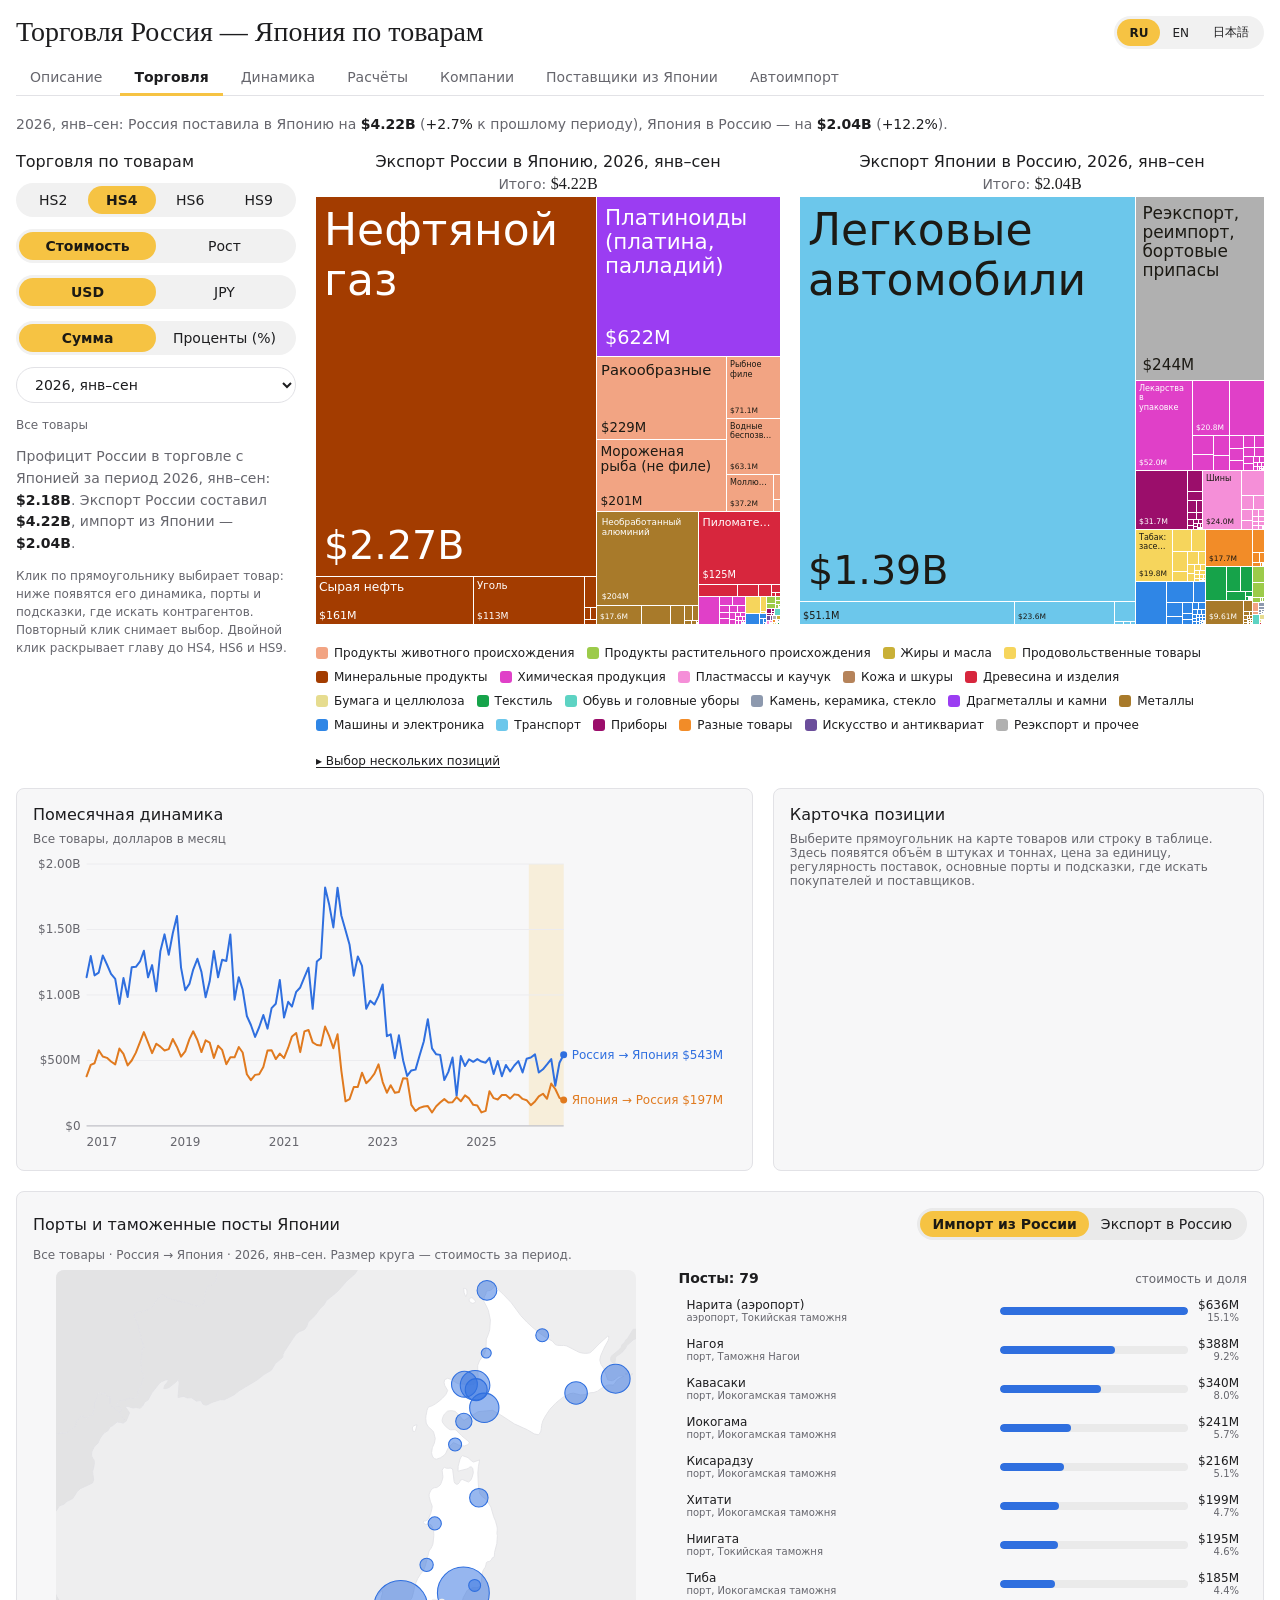
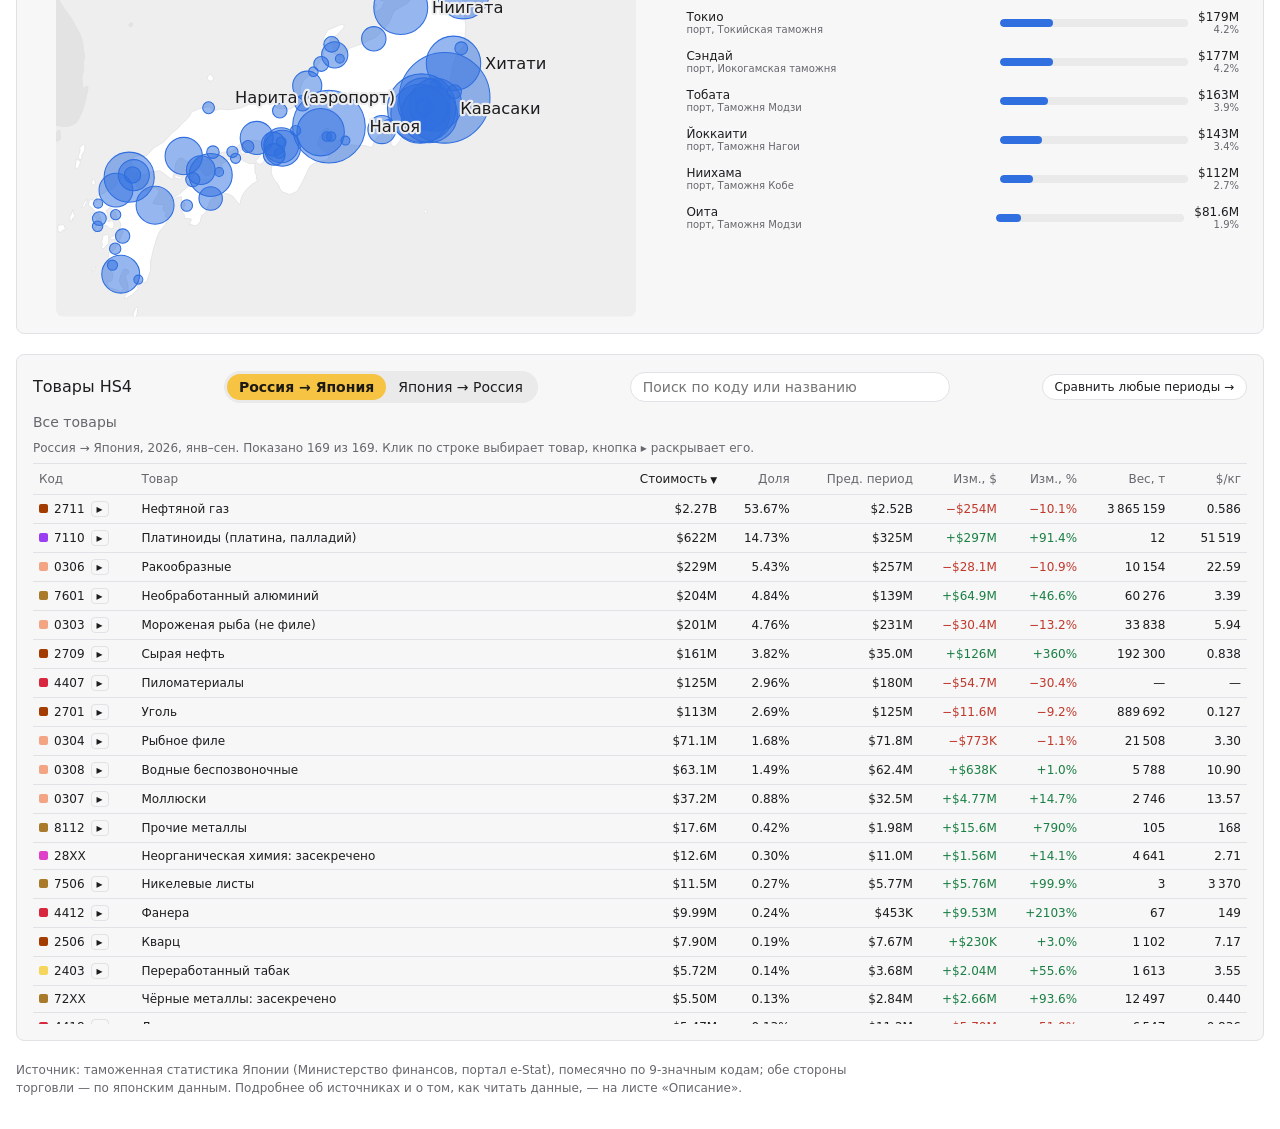
==== commit 2ac7b9f0: "Обновление сайта 2026-11-12" ====
--- a/index.html
+++ b/index.html
@@ -6,7 +6,7 @@
 <meta name="robots" content="noindex, nofollow, noarchive, nosnippet, noimageindex">
 <meta name="googlebot" content="noindex, nofollow">
 <title>Торговля Россия — Япония</title>
-<link rel="stylesheet" href="style.7699b6e0.css">
+<link rel="stylesheet" href="style.908a0e55.css">
 <style>
   /* токены, которые на платформе Claude задаёт оболочка дашборда */
   :root {
@@ -58,6 +58,10 @@
 @media (min-width: 852px) { .rj-ports-grid { grid-template-columns: minmax(0, 1.1fr) minmax(0, 1fr); } }
 @media (min-width: 632px) { .rj-ckpis { grid-template-columns: repeat(auto-fill, minmax(120px, 1fr)); } }
 @media (min-width: 1132px) { .rj-ckpis { grid-template-columns: repeat(var(--kpi-cols, 7), minmax(0, 1fr)); } }
+@media (min-width: 1012px) {
+    .rj-cmgrid { grid-template-columns: minmax(0, 2.3fr) minmax(280px, 1fr); }
+    .rj-cplist { flex: 1 1 0; min-height: 0; max-height: none; }
+  }
 @media (max-width: 632px) { #comp-flow { grid-auto-flow: row; grid-template-columns: repeat(2, minmax(0, 1fr)); flex: 1 1 100%; border-radius: 18px; } #comp-flow button { line-height: 1.25; } }
 @media (max-width: 1131px) {
     #comp-table .opt { display: none; }
@@ -470,6 +474,18 @@
       <select class="rj-period rj-csel" id="comp-region" data-i18n-aria="compRegion" data-src="companies"></select>
       <input class="rj-search" id="comp-search" type="search" data-i18n-ph="compSearch" data-i18n-aria="compSearch">
       <button type="button" class="rj-chip rj-keychip" id="comp-keys" data-i18n-title="mkFilterClear" hidden>—</button>
+    </div>
+    <div class="rj-cmgrid">
+      <section class="rj-card rj-cmap">
+        <h2 data-i18n="cmTitle">—</h2>
+        <nav class="rj-crumbs" id="comp-map-crumbs" data-i18n-aria="cmTitle"></nav>
+        <div class="rj-cmbox" id="comp-map" data-src="companies rumap"></div>
+        <p class="rj-note" id="comp-map-note">—</p>
+      </section>
+      <section class="rj-card rj-cplaces">
+        <h2 id="comp-places-title">—</h2>
+        <div class="rj-plist rj-cplist" id="comp-places" data-src="companies" data-field="region_code city"></div>
+      </section>
     </div>
     <div class="rj-cnote">
       <p class="rj-note" id="comp-cat-note" data-src="views">—</p>
@@ -623,10 +639,10 @@
   </section>
 </div>
 
-<script src="refs.974832df.js"></script>
-<script src="texts.7ce945e9.js"></script>
+<script src="refs.6aa80f31.js"></script>
+<script src="texts.b37a000d.js"></script>
 <script src="makers.a4c48a5e.js"></script>
-<script src="autos.9fa5bb4e.js"></script>
+<script src="autos.1ad7166b.js"></script>
 
 </main>
 <script src="d3.min.a029baa9.js"></script>
@@ -634,7 +650,7 @@
   // Замена объекта `dash` платформы Claude: те же методы, данные — из файлов site/data/. Набор грузится при первом
   // обращении к нему (dash.data), расчёт (dash.calc) — когда загружены его входы; после каждого файла — перерисовка.
   (function () {
-    const files = {trade: 'trade.e1f1a601.csv', products: 'products.223763fb.csv', ports: 'ports.3c42e14f.csv', offices: 'offices.71b7bc91.csv', basemap: 'basemap.c82f4e77.json', companies: 'companies.72d10757.csv', settlements: 'settlements.5fd1d049.csv', makers: 'makers.dd7cff8a.csv', maker_links: 'maker_links.31d3bd50.csv', autos: 'autos.8f894ea3.csv', dfomap: 'dfomap.176b8862.json', jp_exporters: 'jp_exporters.83a482d8.csv'}, size = {trade: 4751004, products: 1292696, ports: 5090817, offices: 12002, basemap: 22954, companies: 5127670, settlements: 139551, makers: 652229, maker_links: 1503712, autos: 4737692, dfomap: 224664, jp_exporters: 11610};  // files — имена с хэшем содержимого (новый файл не берётся из кэша браузера); size — байты (для полоски)
+    const files = {trade: 'trade.f43dd7c0.csv', products: 'products.223763fb.csv', ports: 'ports.4b960752.csv', offices: 'offices.71b7bc91.csv', basemap: 'basemap.c82f4e77.json', companies: 'companies.06ad6647.csv', settlements: 'settlements.ff68fb51.csv', makers: 'makers.75b7af6b.csv', maker_links: 'maker_links.de818828.csv', autos: 'autos.831e9b7b.csv', dfomap: 'dfomap.4f44f0d8.json', jp_exporters: 'jp_exporters.83a482d8.csv', rumap: 'rumap.7aa717e0.json'}, size = {trade: 4751004, products: 1292696, ports: 5090817, offices: 12002, basemap: 22954, companies: 5129039, settlements: 140922, makers: 652393, maker_links: 1503724, autos: 4768637, dfomap: 225185, jp_exporters: 11610, rumap: 282819};  // files — имена с хэшем содержимого (новый файл не берётся из кэша браузера); size — байты (для полоски)
     const store = {}, status = {}, calcs = {}, order = [], handlers = [], loads = {}, got = {};
     const run = () => handlers.forEach((fn) => { try { fn(); } catch (e) { console.error(e); } });
     // полоска загрузки: доля полученных байтов у файлов, которые сейчас идут
@@ -1962,7 +1978,8 @@
   // по умолчанию — по уровню, внутри уровня свежие сверху: таблица сразу идёт в порядке обзвона;
   // only — признак цифры в шапке, по которой оставлены только эти компании
   // keys — ссылка с листа «Поставщики из Японии»: только строки с этими ключами (keysLabel — японская компания и годы)
-  const CST0 = { flow: 'all', level: '', cat: '', region: '', q: '', sort: 'level', dir: 1, limit: COMP_PAGE, only: '', keys: null, keysLabel: '' };
+  // region — код региона, city — «регион|город»: выбор на карте, в списке мест или в поле «Регион»
+  const CST0 = { flow: 'all', level: '', cat: '', region: '', city: '', q: '', sort: 'level', dir: 1, limit: COMP_PAGE, only: '', keys: null, keysLabel: '' };
   const cst = { ...CST0 };
   // ссылки на лист с других листов: прежние настройки листа сбрасываются, остаются направление и категория ссылки —
   // так таблица совпадает с числом на кнопке
@@ -2066,7 +2083,15 @@
   $('#comp-level').addEventListener('click', (e) => { const b = e.target.closest('button'); if (b) { cst.level = b.dataset.v; cst.limit = COMP_PAGE; drawCompanies(); } });
   $('#comp-legend-btn').addEventListener('click', () => { $('#comp-legend').hidden = !$('#comp-legend').hidden; drawCompLegend(); });
   $('#comp-cat').addEventListener('change', (e) => { cst.cat = e.target.value; cst.limit = COMP_PAGE; drawCompanies(); });
-  $('#comp-region').addEventListener('change', (e) => { cst.region = e.target.value; cst.limit = COMP_PAGE; drawCompanies(); });
+  $('#comp-region').addEventListener('change', (e) => cmPick(e.target.value));
+  // список мест рядом с картой и путь над картой: «Вся Россия › регион › город»
+  [$('#comp-places'), $('#comp-map-crumbs')].forEach((box) => box.addEventListener('click', (e) => {
+    const b = e.target.closest('button[data-region]');
+    if (!b) return;
+    cmPick(b.dataset.region, b.dataset.city || '');
+    // с клавиатуры (detail = 0) строки рисуются заново, фокус возвращается в список
+    if (!e.detail) { const first = $('#comp-places button'); if (first) first.focus({ preventScroll: true }); }
+  }));
   const drawCompaniesLater = later(() => drawCompanies());
   $('#comp-search').addEventListener('input', (e) => { cst.q = e.target.value.trim(); cst.limit = COMP_PAGE; drawCompaniesLater(); });
   $('#comp-more').addEventListener('click', () => { cst.limit += COMP_PAGE; drawCompanies(); });
@@ -2165,7 +2190,7 @@
     regions.sort((a, b) => regionName(a).localeCompare(regionName(b), st.lang));
     $('#comp-region').replaceChildren(new Option(L().compAllRegions, ''), ...regions.map((c) => new Option(regionName(c), c)));
     $('#comp-region').value = cst.region;
-    let rows = pool.filter((r) => (offices || hasCat(r, cst.cat)) && (!cst.region || r.region_code === cst.region));
+    let rows = pool.filter((r) => offices || hasCat(r, cst.cat));
     // search also covers the evidence (Japanese manufacturers of importers, register objects of exporters) and, in Russian, products
     if (cst.q) rows = rows.filter((r) => [r.name, r.name_full, r.name_lat, r.inn, r.evidence, r.ru_makers, r.rx_makers, r.sgr_makers, r.founders, st.lang === 'ru' ? r.products : '']
       .some((x) => (x || '').toLowerCase().includes(cst.q.toLowerCase())));
@@ -2181,6 +2206,12 @@
     };
     if (!ONLY[cst.only]) cst.only = '';
     const only = ONLY[cst.only];
+    // карта и список мест — по всем фильтрам листа, кроме самого места: цифры шапки и уровень перестраивают карту, а видно по-прежнему
+    // и другие регионы, куда можно перейти
+    if (cst.city.split('|')[0] !== cst.region) cst.city = '';  // город без своего региона (ссылка, смена региона)
+    drawCompMap(rows.filter((r) => (!only || only(r)) && (offices || !cst.level || r.level === cst.level)));
+    if (cst.region) rows = rows.filter((r) => r.region_code === cst.region);
+    if (cst.city) rows = rows.filter((r) => cmCity(r) === cst.city);
     // level buttons count the companies of the other filters, the chosen figure included, so they show how a category,
     // a region or a figure splits into A, B and C
     const forLevels = only ? rows.filter(only) : rows;
@@ -2359,6 +2390,138 @@
     });
   }
 
+  // ---- карта России листа «Компании» (rumap.json, build_rumap.py) ----
+  // регионы — цветом по числу компаний, города — кругами. Клик по региону или кругу в нём — регион крупно, на всём листе только он;
+  // в выбранном регионе клик по кругу — только этот город; повторный клик — на уровень выше. Цвет — по логарифму: Москва в сотни раз
+  // больше большинства регионов, в обычной шкале остальные были бы одного цвета.
+  const cmCity = (r) => (r.city && r.region_code ? `${r.region_code}|${r.city}` : '');
+  const CM_KMAX = 24;  // самое сильное увеличение: Москва и Петербург не раздуваются во весь экран
+  function cmPick(region, city = '') { cst.region = region; cst.city = city; cst.limit = COMP_PAGE; drawCompanies(); }
+  // короткое название для подписи на карте; в списке и подсказке — полное
+  const cmShort = (code) => {
+    const s = (AUTO_T.regShort[code] || [])[li()], n = regionName(code);
+    return s || (st.lang === 'ru' ? n.replace('Республика ', '').replace(' Республика', '').replace(' область', ' обл.').replace(/ автономный округ.*$/, ' АО') : n);
+  };
+  // список мест: регионы, а в выбранном регионе — его города; прокрутка остаётся на месте, пока не сменился уровень
+  let cmListAt = null;
+  function drawCompPlaces(byReg, byCity, total) {
+    const crumbs = [[L().cmAll, '', '']];
+    if (cst.region) crumbs.push([regionName(cst.region), cst.region, '']);
+    if (cst.city) crumbs.push([auCity(cst.city.split('|')[1]), cst.region, cst.city]);
+    $('#comp-map-crumbs').replaceChildren(...crumbs.flatMap(([t, region, city], i) => {
+      const last = i === crumbs.length - 1, n = el(last ? 'span' : 'button', '', t);
+      if (last) n.setAttribute('aria-current', 'true'); else { n.type = 'button'; n.dataset.region = region; n.dataset.city = city; }
+      return i ? [el('span', 'sep', '›'), n] : [n];
+    }));
+    $('#comp-places-title').textContent = cst.region ? L().cmCities : L().cmRegions;
+    const box = $('#comp-places'), top = cmListAt === cst.region ? box.scrollTop : 0;
+    const list = cst.region
+      ? [...byCity].map(([k, v]) => ({ label: auCity(k.split('|')[1]), v, region: cst.region, city: k, on: cst.city === k }))
+      : [...byReg].filter(([c]) => c).map(([c, v]) => ({ label: regionName(c), v, region: c, city: '' }));
+    list.sort((a, b) => b.v - a.v || a.label.localeCompare(b.label, st.lang));
+    // компании без города (ИП без адреса, сёла) и без региона — строкой без кнопки: их нельзя выбрать, но число должно сходиться
+    const rest = cst.region ? total - d3.sum(list, (x) => x.v) : byReg.get('') || 0;
+    if (rest) list.push({ label: cst.region ? L().cmNoCity : L().cmNoRegion, v: rest });
+    const max = d3.max(list, (x) => x.v) || 1;
+    box.replaceChildren(...list.map((x) => {
+      const clickable = x.region !== undefined, row = el(clickable ? 'button' : 'div', 'rj-prow'), bar = el('span', 'bar'), i = el('i');
+      if (clickable) {
+        // повторный клик по городу снимает его
+        row.type = 'button'; row.dataset.region = x.region; row.dataset.city = x.on ? '' : x.city;
+        if (cst.region) row.setAttribute('aria-pressed', String(!!x.on));
+      }
+      i.style.width = Math.max(2, (x.v / max) * 100) + '%'; i.style.background = dash.colors[0]; bar.append(i);
+      row.append(el('span', 'nm', x.label), bar, el('span', 'v', fmtInt(x.v)));
+      return row;
+    }));
+    if (!list.length) box.replaceChildren(el('p', 'rj-note', L().compEmpty));
+    box.scrollTop = top;
+    cmListAt = cst.region;
+  }
+  let cmSig = '', cmVb = null;
+  function drawCompMap(forMap) {
+    const box = $('#comp-map'), md = dash.data('rumap');
+    const byReg = d3.rollup(forMap, (v) => v.length, (r) => r.region_code);
+    const inReg = cst.region ? forMap.filter((r) => r.region_code === cst.region) : forMap;
+    const byCity = d3.rollup(inReg.filter(cmCity), (v) => v.length, cmCity);
+    drawCompPlaces(byReg, byCity, inReg.length);
+    if (md.status !== 'ok') { cmSig = ''; box.replaceChildren(); if (md.status === 'error') failed(box); else box.classList.add('dash-skeleton'); return; }
+    box.classList.remove('dash-skeleton');
+    // карта пересобирается, только когда меняются её числа, выбор, язык или ширина (не при сортировке и «показать ещё»)
+    const sig = [md.data.length, st.lang, box.clientWidth, cst.region, cst.city, [...byReg].join(), [...byCity].join()].join('|');
+    if (sig === cmSig && box.querySelector('svg')) return;
+    cmSig = sig;
+    box.replaceChildren();
+    const rows = md.data, proj = rows.find((r) => r.kind === 'proj'), W = proj.x, H = proj.y, cw = box.clientWidth || 800;
+    const sel = cst.region ? rows.find((r) => r.kind === 'region' && r.id === cst.region) : null;
+    // что видно: вся страна или рамка выбранного региона с полями; пропорции те же, поэтому высота карты не прыгает
+    let vb = [0, 0, W, H];
+    if (sel) {
+      const k = Math.min(W / ((sel.x1 - sel.x0) * 1.3 || 1), H / ((sel.y1 - sel.y0) * 1.3 || 1), CM_KMAX), vw = W / k, vh = H / k;
+      vb = [(sel.x0 + sel.x1 - vw) / 2, (sel.y0 + sel.y1 - vh) / 2, vw, vh];
+    }
+    const u = vb[2] / cw;  // сколько единиц карты в одном пикселе экрана: круги, шрифт и обводка подписей — в пикселях при любом увеличении
+    const moved = !!cmVb && cmVb.some((v, i) => Math.abs(v - vb[i]) > 0.5) && !(window.matchMedia && matchMedia('(prefers-reduced-motion: reduce)').matches);
+    const from = cmVb;
+    cmVb = vb;
+    const svg = d3.select(box).append('svg').attr('viewBox', (moved ? from : vb).join(' ')).attr('width', '100%').attr('role', 'img').attr('aria-label', L().cmAria);
+    if (moved) svg.transition().duration(450).ease(d3.easeCubicOut).attrTween('viewBox', () => { const f = d3.interpolateArray(from, vb); return (t) => f(t).join(' '); });
+    const tip = el('div', 'rj-tip'); tip.hidden = true; box.append(tip);
+    const showTip = (event, lines, xy) => {
+      tip.replaceChildren(el('div', 'n', lines[0]), ...lines.slice(1).map((t) => el('div', 'k', t)));
+      tip.hidden = false;
+      const [mx, my] = event.type === 'focus' ? [(xy[0] - vb[0]) / u, (xy[1] - vb[1]) / u] : d3.pointer(event, box);
+      tip.style.left = Math.max(0, Math.min(box.clientWidth - tip.offsetWidth, mx + 14)) + 'px';
+      tip.style.top = Math.max(0, Math.min(box.clientHeight - tip.offsetHeight, my + 14)) + 'px';
+    };
+    const press = (g, fn, focusable) => {
+      if (focusable) g.attr('tabindex', 0).attr('role', 'button');
+      return g.on('click', (event, d) => fn(d)).on('keydown', (event, d) => { if (event.key === 'Enter' || event.key === ' ') { event.preventDefault(); fn(d); } })
+        .on('mouseleave blur', () => { tip.hidden = true; });
+    };
+    rows.filter((r) => r.kind === 'land').forEach((r) => svg.append('path').attr('class', 'rj-cmland').attr('d', r.d));
+    const maxR = d3.max(byReg.values()) || 1, land = canMix ? '' : getComputedStyle(box).getPropertyValue('--rj-land').trim() || '#fff';
+    const pct = (v) => Math.round(14 + 58 * Math.log1p(v) / Math.log1p(maxR));
+    const shade = (v) => (!v ? 'var(--rj-land)' : canMix ? `color-mix(in srgb, ${dash.colors[0]} ${pct(v)}%, var(--rj-land))` : d3.interpolateRgb(land, dash.colors[0])(pct(v) / 100));
+    const regs = rows.filter((r) => r.kind === 'region').map((r) => ({ ...r, n: byReg.get(r.id) || 0 }));
+    const regHint = (r) => (cst.region !== r.id ? L().cmRegionHint : cst.city ? L().cmCityOff : L().cmRegionOff);
+    const rg = svg.append('g').selectAll('path').data(regs).join('path').attr('d', (r) => r.d)
+      .attr('class', (r) => 'rj-cmreg' + (cst.region === r.id ? ' sel' : '')).style('fill', (r) => shade(r.n))
+      .attr('aria-label', (r) => `${regionName(r.id)}: ${fmtInt(r.n)}`);
+    press(rg, (r) => (cst.region !== r.id ? cmPick(r.id) : cmPick(cst.city ? r.id : '')), true)
+      .on('mousemove focus', (event, r) => showTip(event, [regionName(r.id), L().cmN(fmtInt(r.n)), regHint(r)], [r.x, r.y]));
+    rg.filter('.sel').raise();
+    // круги и подписи рассчитаны на итоговый масштаб и появляются, когда карта доехала
+    const layer = svg.append('g').attr('class', moved ? 'rj-cmfade' : null);
+    const pts = new Map(rows.filter((r) => r.kind === 'city').map((r) => [r.id, [r.x, r.y]]));
+    const cities = [...byCity].filter(([k]) => pts.has(k)).map(([k, v]) => ({ k, v, xy: pts.get(k), rc: k.split('|')[0], name: auCity(k.split('|')[1]) })).sort((a, b) => b.v - a.v);
+    const maxC = d3.max(cities, (c) => c.v) || 1, fit = Math.max(0.6, Math.min(1, cw / 760));
+    const radC = (v) => ((sel ? 4 : 1.6) + Math.sqrt(v / maxC) * (sel ? 26 : 15) * fit) * u;
+    const cg = layer.append('g').selectAll('g').data(cities).join('g').attr('class', (c) => 'rj-bubble rj-cmcity' + (cst.city === c.k ? ' sel' : ''))
+      .attr('aria-label', (c) => `${c.name}: ${fmtInt(c.v)}`);
+    cg.append('circle').attr('cx', (c) => c.xy[0]).attr('cy', (c) => c.xy[1]).attr('r', (c) => radC(c.v)).style('fill', dash.colors[0]).style('stroke', dash.colors[0]);
+    // в выбранном регионе круг — это город; на карте всей России точно попасть в город нельзя, поэтому круг выбирает его регион
+    const cityHint = (c) => (cst.region !== c.rc ? L().cmCityRegionHint : cst.city === c.k ? L().cmCityOff : L().cmCityHint);
+    press(cg, (c) => (cst.region !== c.rc ? cmPick(c.rc) : cmPick(c.rc, cst.city === c.k ? '' : c.k)), !!sel)
+      .on('mousemove focus', (event, c) => showTip(event, [c.name, regionName(c.rc), L().cmN(fmtInt(c.v)), cityHint(c)], c.xy));
+    // подписи: крупнейшие города, затем регионы, которым хватает места; подписи, которые наехали бы друг на друга, пропускаются
+    const px = cw < 560 ? 10 : 12, placed = [], view = [vb[0] + 2 * u, vb[1] + 2 * u, vb[0] + vb[2] - 2 * u, vb[1] + vb[3] - 2 * u];
+    const label = (text, x, y, cls, anchor = 'middle') => {
+      const w = textW(text, px, cls === 'rj-aulreg' ? 400 : 600) * u, h = (px + 3) * u;
+      const bb = anchor === 'middle' ? [x - w / 2, y - h / 2, x + w / 2, y + h / 2] : [x, y - h / 2, x + w, y + h / 2];
+      if (bb[0] < view[0] || bb[2] > view[2] || bb[1] < view[1] || bb[3] > view[3] || placed.some((q) => !(bb[2] < q[0] || bb[0] > q[2] || bb[3] < q[1] || bb[1] > q[3]))) return;
+      placed.push(bb);
+      layer.append('text').attr('class', cls).attr('x', x).attr('y', y).attr('dy', '0.35em').attr('text-anchor', anchor).style('font-size', px * u + 'px').style('stroke-width', 3 * u + 'px').text(text);
+    };
+    cities.slice(0, sel ? 12 : 9).forEach((c) => label(c.name, c.xy[0] + radC(c.v) + 3 * u, c.xy[1], 'rj-aulcity', 'start'));
+    regs.filter((r) => r.id !== cst.region).sort((a, b) => (b.x1 - b.x0) - (a.x1 - a.x0)).forEach((r) => {
+      const name = cmShort(r.id);
+      if (textW(name, px, 400) * u <= (r.x1 - r.x0) * 0.9) label(name, r.x, r.y, 'rj-aulreg');
+    });
+    const off = inReg.length - d3.sum(cities, (c) => c.v);
+    $('#comp-map-note').textContent = L().cmNote(off > 0 ? fmtInt(off) : '');
+  }
+
   // ---- «Japanese suppliers» page: Japanese companies named in Russian companies' documents ----
   // makers — японские юрлица (группа, японское название, номер юрлица), maker_links — связи юрлица с российскими компаниями
   // по годам документов (kind: decl / cert / ru / rx / sgr; owner — японский учредитель, office — представительство или филиал)
@@ -3714,7 +3877,7 @@
     trade: [st, ST0, ['period', 'level', 'mode', 'unit', 'tab', 'filter', 'sel', 'q', 'marks', 'mmode', 'mhide']],
     dynamics: [dst, DST0, ['flow', 'level', 'a0', 'a1', 'base', 'b0', 'b1', 'n', 'sort', 'scope']],
     settlements: [sst, SST0, ['year', 'gran']],
-    companies: [cst, CST0, ['flow', 'level', 'cat', 'region', 'q', 'sort', 'dir', 'only']],
+    companies: [cst, CST0, ['flow', 'level', 'cat', 'region', 'city', 'q', 'sort', 'dir', 'only']],
     makers: [mst, MST0, ['y0', 'y1', 'cat', 'q', 'sort', 'dir', 'only']],
     autos: [ast, AST0, ['kind', 'okved', 'region', 'city', 'y0', 'y1', 'cut', 'q', 'only', 'sort', 'dir']],
   };
--- a/style.908a0e55.css
+++ b/style.908a0e55.css
@@ -0,0 +1,589 @@
+/* Стили дашборда: подключаются из index.html (<link href="style.css">) — на платформе Claude это files/style.css */
+  /* Layout: OEC-style — control panel on the left, two mirrored treemaps on the right;
+     below them the selected item (trend + card), the port map, and the product table */
+  .rj {
+    --rj-pick: #f6c343;
+    --rj-pick-ink: #1c1a14;
+    --rj-track: color-mix(in srgb, var(--color-fg) 6%, transparent);
+    --rj-sea: color-mix(in srgb, var(--color-fg) 4%, var(--color-panel));
+    --rj-land: var(--color-bg);
+    --rj-land-other: color-mix(in srgb, var(--color-fg) 9%, var(--color-panel));
+    font-family: var(--font-anthropic-sans);
+    display: grid;
+    gap: var(--cds-gap-lg);
+    font-variant-numeric: tabular-nums;
+  }
+  /* браузеры без color-mix (до весны 2023 г.): те же оттенки без смешения — иначе фон карт и дорожки кнопок пропадают
+     (заливку регионов «Автоимпорта» в таких браузерах смешивает скрипт); браузеры без @container получают правила
+     по ширине окна из build_site.py */
+  @supports not (color: color-mix(in srgb, red, blue)) {
+    .rj { --rj-track: rgba(128, 128, 136, .14); --rj-sea: var(--color-panel); --rj-land-other: var(--color-border-line); }
+    .rj-badge.au-s1 { background: rgba(60, 160, 100, .28); }
+    .rj-badge.au-s2 { background: rgba(60, 160, 100, .6); }
+  }
+  .rj-head { display: grid; gap: var(--cds-gap-xs); }
+  .rj-head h1 { font-family: var(--font-anthropic-serif); font-weight: 400; font-size: var(--cds-font-size-title); margin: 0; text-wrap: balance; }
+  /* вводный текст и итог под заголовком листа: одна ширина на всех листах — на ноутбуке одна-две строки
+     (длинный текст для чтения — «Описание» — остаётся узкой колонкой .rj-about) */
+  .rj-take { margin: 0; color: var(--color-fg-muted); max-width: 140ch; }
+  .rj-take b, .rj-sum b { font-weight: 600; color: var(--color-fg); }
+
+  .rj-wrap { container-type: inline-size; }
+  .rj-main { display: grid; gap: var(--cds-gap-lg); grid-template-columns: 1fr; }
+  @container (min-width: 1080px) { .rj-main { grid-template-columns: minmax(240px, 280px) minmax(0, 1fr); } }
+
+  .rj-panel { display: grid; gap: var(--cds-gap-md); align-content: start; min-width: 0; }
+  .rj-panel h2 { margin: 0; font-size: var(--cds-font-size-heading); font-weight: var(--cds-font-weight-medium); }
+  .rj-seg { display: grid; grid-auto-flow: column; grid-auto-columns: 1fr; background: var(--rj-track); border-radius: 999px; padding: 3px; }
+  .rj-seg button { font: inherit; font-size: var(--cds-font-size-body); color: var(--color-fg); background: transparent; border: 0; border-radius: 999px; padding: 6px 8px; cursor: pointer; }
+  .rj-seg button[aria-pressed="true"] { background: var(--rj-pick); color: var(--rj-pick-ink); font-weight: 600; }
+  .rj button:focus-visible, .rj select:focus-visible, .rj input:focus-visible, .rj-tile:focus-visible { outline: 2px solid var(--color-fg); outline-offset: 2px; }
+  .rj-period { font: inherit; color: var(--color-fg); background: var(--color-bg); border: 1px solid var(--color-border-line); border-radius: 999px; padding: 8px 14px; width: 100%; }
+  .rj-crumbs { display: flex; flex-wrap: wrap; gap: 4px; align-items: center; font-size: var(--cds-font-size-caption); min-height: 1.6em; }
+  .rj-crumbs button, .rj-link { font: inherit; background: none; border: 0; padding: 2px 0; color: var(--color-fg); text-decoration: underline; text-underline-offset: 2px; cursor: pointer; }
+  .rj-crumbs span[aria-current] { color: var(--color-fg-muted); }
+  .rj-crumbs .sep { color: var(--color-fg-muted); }
+  .rj-sum { margin: 0; line-height: 1.55; color: var(--color-fg-muted); }
+  .rj-hint { margin: 0; font-size: var(--cds-font-size-caption); color: var(--color-fg-muted); line-height: 1.5; }
+
+  .rj-maps { container-type: inline-size; min-width: 0; }
+  .rj-maps-grid { display: grid; gap: var(--cds-gap-lg); grid-template-columns: 1fr; }
+  @container (min-width: 620px) { .rj-maps-grid { grid-template-columns: 1fr 1fr; } .rj-legend, .rj-marks { grid-column: 1 / -1; } }
+  .rj-map { margin: 0; display: grid; gap: var(--cds-gap-xs); position: relative; min-width: 0; }
+  .rj-map h3 { margin: 0; text-align: center; font-size: var(--cds-font-size-heading); font-weight: var(--cds-font-weight-medium); text-wrap: balance; }
+  .rj-total { text-align: center; color: var(--color-fg-muted); }
+  .rj-total b { font-family: var(--font-anthropic-serif); font-weight: 400; color: var(--color-fg); font-size: 1.15em; }
+  .rj-tm { position: relative; min-height: 340px; }
+  .rj-tm svg { display: block; }
+  .rj-tile { cursor: pointer; outline: none; }
+  .rj-tile rect { stroke: transparent; stroke-width: 2; }
+  .rj-tile:hover rect { stroke: var(--color-fg); }
+  .rj-tile.sel rect { stroke: var(--color-fg); stroke-width: 3; }
+  .rj-tm svg.dim .rj-tile:not(.sel) { opacity: .42; }
+  /* отметки (Cmd/Ctrl+клик): исключённое — серое со штриховкой, выбранное — в рамке, строка с отмеченными частями — пунктиром */
+  .rj-tile.mk-on rect { stroke: var(--color-fg); stroke-width: 3; }
+  .rj-tile.mk-part rect { stroke: var(--color-fg); stroke-width: 1.5; stroke-dasharray: 4 3; }
+  .rj-tm svg .rj-tile.mk-fade { opacity: .35; }
+  .rj-mrest { margin: 0; text-align: center; font-size: var(--cds-font-size-caption); color: var(--color-fg); }
+  .rj-mrest b { font-weight: 600; }
+  .rj-marks { display: grid; gap: var(--cds-gap-xs); justify-items: start; }
+  .rj-marks .rj-mrest { justify-self: stretch; }
+  .rj-linkbtn.rj-mbtn::before { content: none; }
+  .rj-mbtn.on { font-weight: 600; }
+  .rj-mbox { display: grid; gap: var(--cds-gap-sm); justify-self: stretch; padding: var(--cds-pad-sm) var(--cds-pad-md); border: 1px solid var(--color-border-line); border-radius: var(--cds-radius); background: var(--color-panel); font-size: var(--cds-font-size-caption); }
+  .rj-mtools { display: flex; flex-wrap: wrap; align-items: center; gap: var(--cds-gap-sm); }
+  .rj-mtools .rj-seg { min-width: 200px; }
+  .rj-mtools .rj-seg button { font-size: var(--cds-font-size-caption); padding: 4px 10px; }
+  .rj-mbox .rj-btn[aria-pressed="true"] { background: var(--rj-pick); color: var(--rj-pick-ink); border-color: transparent; font-weight: 600; }
+  .rj-mlist { display: grid; gap: 4px; }
+  .rj-mflow .k { color: var(--color-fg-muted); margin-right: 6px; }
+  .rj-mflow .rj-chip { max-width: 100%; overflow: hidden; text-overflow: ellipsis; white-space: nowrap; vertical-align: top; }
+  .rj-mflow .rj-chip.mk-under { opacity: .55; text-decoration: line-through; }
+  .rj-mpart { display: block; color: var(--color-fg-muted); font-size: var(--cds-font-size-caption); }
+  .rj-empty { display: flex; align-items: center; justify-content: center; gap: 8px; color: var(--color-fg-muted); font-size: var(--cds-font-size-caption); border: 1px dashed var(--color-border-line); border-radius: var(--cds-radius); padding: var(--cds-pad-md); text-align: center; }
+  .rj-dot { width: .375rem; height: .375rem; border-radius: 50%; background: var(--color-bad); flex: none; }
+
+  .rj-legend { display: flex; flex-wrap: wrap; gap: 6px 12px; font-size: var(--cds-font-size-caption); }
+  .rj-legend button { font: inherit; display: inline-flex; align-items: center; gap: 6px; background: none; border: 0; padding: 2px 0; color: var(--color-fg); cursor: pointer; }
+  .rj-legend button[aria-pressed="true"] { font-weight: 600; text-decoration: underline; text-underline-offset: 3px; }
+  .rj-legend i { width: 12px; height: 12px; border-radius: 3px; display: inline-block; flex: none; }
+  .rj-grad { display: flex; align-items: center; gap: 8px; }
+  .rj-grad i { width: 160px; max-width: 40vw; height: 10px; border-radius: 5px; background: linear-gradient(90deg, #b83232, #9aa0a6, #23864b); }
+
+  .rj-selbar { display: flex; flex-wrap: wrap; align-items: center; gap: var(--cds-gap-sm); padding: var(--cds-pad-sm) var(--cds-pad-md); border: 1px solid var(--color-border-line); border-radius: var(--cds-radius); background: var(--color-panel); }
+  .rj-selbar .what { flex: 1 1 260px; min-width: 0; }
+  .rj-selbar .what b { font-weight: 600; }
+  .rj-btn { font: inherit; font-size: var(--cds-font-size-caption); color: var(--color-fg); background: var(--color-bg); border: 1px solid var(--color-border-line); border-radius: 999px; padding: 5px 12px; cursor: pointer; }
+  .rj-btn.pick { background: var(--rj-pick); color: var(--rj-pick-ink); border-color: transparent; font-weight: 600; }
+
+  .rj-tip {
+    position: absolute; z-index: 5; pointer-events: none; max-width: 320px;
+    background: var(--cds-surface-popover); border: 1px solid var(--cds-border); border-radius: var(--cds-radius);
+    box-shadow: var(--cds-shadow-popover); padding: var(--cds-pad-xs) var(--cds-pad-sm); font-size: var(--cds-font-size-caption);
+    display: grid; gap: 2px;
+  }
+  .rj-tip .k { color: var(--cds-text-secondary); }
+  .rj-tip .n { font-weight: 600; }
+  .rj-tip .row { display: flex; justify-content: space-between; gap: 12px; }
+
+  .rj-card { background: var(--color-panel); border: 1px solid var(--color-border-line); border-radius: var(--cds-radius); padding: var(--cds-pad-lg); display: grid; gap: var(--cds-gap-sm); min-width: 0; align-content: start; }
+  .rj-card h2 { margin: 0; font-size: var(--cds-font-size-heading); font-weight: var(--cds-font-weight-medium); }
+  .rj-note { margin: 0; color: var(--color-fg-muted); font-size: var(--cds-font-size-caption); }
+  .rj-row2 { container-type: inline-size; }
+  .rj-row2-grid { display: grid; gap: var(--cds-gap-lg); grid-template-columns: 1fr; }
+  @container (min-width: 900px) { .rj-row2-grid { grid-template-columns: minmax(0, 3fr) minmax(280px, 2fr); } }
+  .rj-trend { position: relative; min-height: 300px; }
+  .rj-trend svg { display: block; overflow: visible; }
+
+  .rj-item { display: grid; gap: var(--cds-gap-sm); }
+  .rj-item .code { color: var(--color-fg-muted); font-size: var(--cds-font-size-caption); }
+  .rj-item h3 { margin: 0; font-size: var(--cds-font-size-heading); font-weight: 600; text-wrap: balance; }
+  .rj-item .orig { margin: 0; color: var(--color-fg-muted); font-size: var(--cds-font-size-caption); }
+  .rj-kv { display: grid; grid-template-columns: minmax(0, 1fr) auto; gap: 4px 12px; margin: 0; font-size: var(--cds-font-size-caption); }
+  .rj-kv dt { color: var(--color-fg-muted); }
+  .rj-kv dd { margin: 0; text-align: right; font-weight: 500; }
+  .rj-flag { margin: 0; padding: var(--cds-pad-xs) var(--cds-pad-sm); border-radius: var(--cds-radius); background: var(--rj-track); font-size: var(--cds-font-size-caption); line-height: 1.5; }
+  .rj-leads { display: grid; gap: 4px; font-size: var(--cds-font-size-caption); line-height: 1.5; }
+  .rj-leads h4 { margin: 0; font-size: var(--cds-font-size-caption); font-weight: 600; }
+  .rj-leads p { margin: 0; }
+  .rj-leads ul { margin: 0; padding-left: 1.1em; }
+  .rj-leads a { color: var(--color-fg); }
+
+  .rj-ports { container-type: inline-size; }
+  .rj-ports-grid { display: grid; gap: var(--cds-gap-lg); grid-template-columns: 1fr; }
+  @container (min-width: 820px) { .rj-ports-grid { grid-template-columns: minmax(0, 1.1fr) minmax(0, 1fr); } }
+  .rj-pmap { position: relative; min-height: 360px; width: 100%; max-width: 580px; justify-self: center; }
+  .rj-pmap svg { display: block; border-radius: var(--cds-radius); }
+  .rj-bubble { cursor: pointer; }
+  .rj-bubble circle { fill-opacity: .5; stroke-width: 1.5; }
+  .rj-bubble:hover circle, .rj-bubble.sel circle { fill-opacity: .85; stroke: var(--color-fg); }
+  .rj-plabel { font-size: 23px; fill: var(--color-fg); paint-order: stroke; stroke: var(--rj-sea); stroke-width: 6px; stroke-linejoin: round; pointer-events: none; }
+  .rj-plist { display: grid; gap: 2px; align-content: start; min-width: 0; }
+  .rj-prow { display: grid; grid-template-columns: minmax(0, 1fr) minmax(60px, 34%) auto; gap: 4px 10px; align-items: center; width: 100%; font: inherit; font-size: var(--cds-font-size-caption); color: var(--color-fg); text-align: left; background: none; border: 0; border-radius: var(--cds-radius); padding: 6px 8px; cursor: pointer; }
+  .rj-prow:hover, .rj-prow[aria-pressed="true"] { background: var(--rj-track); }
+  .rj-prow .nm { min-width: 0; }
+  .rj-prow .nm small { display: block; color: var(--color-fg-muted); }
+  .rj-prow .bar { height: 8px; border-radius: 4px; background: var(--rj-track); overflow: hidden; }
+  .rj-prow .bar i { display: block; height: 100%; border-radius: 4px; }
+  .rj-prow .v { text-align: right; white-space: nowrap; }
+  .rj-prow .v small { display: block; color: var(--color-fg-muted); }
+  .rj-plist-head { display: flex; flex-wrap: wrap; justify-content: space-between; align-items: baseline; gap: 8px; margin-bottom: 4px; }
+  .rj-plist-head h3 { margin: 0; font-size: var(--cds-font-size-body); font-weight: 600; }
+
+  .rj-tools { display: flex; flex-wrap: wrap; gap: var(--cds-gap-sm); align-items: center; justify-content: space-between; }
+  .rj-tabs { display: inline-grid; grid-auto-flow: column; background: var(--rj-track); border-radius: 999px; padding: 3px; }
+  .rj-tabs button { font: inherit; background: transparent; border: 0; border-radius: 999px; padding: 5px 12px; color: var(--color-fg); cursor: pointer; }
+  .rj-tabs button[aria-selected="true"] { background: var(--rj-pick); color: var(--rj-pick-ink); font-weight: 600; }
+  .rj-tabs button:disabled { cursor: default; opacity: .55; }
+  .rj-search { font: inherit; color: var(--color-fg); background: var(--color-bg); border: 1px solid var(--color-border-line); border-radius: 999px; padding: 6px 12px; min-width: 0; flex: 1 1 200px; max-width: 320px; }
+  .rj-tablebox { max-height: 560px; overflow: auto; border-top: 1px solid var(--color-border-line); }
+  .rj-table { width: 100%; border-collapse: collapse; font-size: var(--cds-font-size-caption); }
+  .rj-table th { position: sticky; top: 0; background: var(--color-panel); text-align: right; font-weight: var(--cds-font-weight-medium); padding: 0; z-index: 1; }
+  .rj-table th button { font: inherit; width: 100%; text-align: inherit; background: none; border: 0; padding: 8px 6px; color: var(--color-fg-muted); cursor: pointer; white-space: nowrap; }
+  .rj-table th[aria-sort] button { color: var(--color-fg); }
+  .rj-table td { padding: 6px; border-top: 1px solid var(--color-border-line); text-align: right; white-space: nowrap; }
+  .rj-table th.l, .rj-table td.l { text-align: left; }
+  .rj-table td.name { white-space: normal; min-width: 180px; }
+  .rj-table td.name small { display: block; color: var(--color-fg-muted); }
+  .rj-table tbody tr { cursor: pointer; }
+  .rj-table tbody tr:hover td, .rj-table tbody tr.sel td { background: var(--rj-track); }
+  .rj-drill { font: inherit; background: none; border: 1px solid var(--color-border-line); border-radius: 4px; color: var(--color-fg); padding: 0 5px; margin-left: 6px; cursor: pointer; }
+  .rj-sw { display: inline-block; width: 9px; height: 9px; border-radius: 2px; margin-right: 6px; vertical-align: baseline; }
+  .rj-pos { color: var(--color-ok); }
+  .rj-neg { color: var(--color-bad); }
+  @media (max-width: 720px) { .rj-table .opt { display: none; } }
+  .rj-foot { margin: 0; color: var(--color-fg-muted); font-size: var(--cds-font-size-caption); line-height: 1.5; max-width: 110ch; }
+
+  [data-dash-source-state=empty] { color: transparent; }
+  [data-dash-source-state=refreshing] { opacity: .5; transition: opacity var(--cds-dur-slow); }
+  @media (prefers-reduced-motion: no-preference) {
+    .rj-tm svg.fresh .rj-tile { animation: rj-in var(--cds-dur-slow) var(--cds-ease-out) both; }
+    @keyframes rj-in { from { opacity: 0; } to { opacity: 1; } }
+  }
+  .rj-top { display: flex; flex-wrap: wrap; justify-content: space-between; align-items: flex-start; gap: var(--cds-gap-sm); }
+  .rj-langs { display: inline-grid; grid-auto-flow: column; background: var(--rj-track); border-radius: 999px; padding: 3px; flex: none; }
+  .rj-langs button { font: inherit; font-size: var(--cds-font-size-caption); background: transparent; border: 0; border-radius: 999px; padding: 5px 12px; color: var(--color-fg); cursor: pointer; }
+  .rj-langs button[aria-pressed="true"] { background: var(--rj-pick); color: var(--rj-pick-ink); font-weight: 600; }
+  .rj:lang(ja) { line-break: strict; }
+  .rj [hidden] { display: none !important; }
+  .rj-back { font: inherit; font-size: var(--cds-font-size-caption); color: var(--color-fg); background: var(--color-bg); border: 1px solid var(--color-border-line); border-radius: 999px; padding: 3px 10px; margin-right: 6px; cursor: pointer; }
+  .rj-nav { font-size: var(--cds-font-size-body); }
+  .rj-pages { display: flex; gap: 4px; border-bottom: 1px solid var(--color-border-line); margin-top: var(--cds-gap-sm); }
+  .rj-pages button { font: inherit; background: none; border: 0; border-bottom: 3px solid transparent; padding: 8px 14px; color: var(--color-fg-muted); cursor: pointer; margin-bottom: -1px; }
+  .rj-pages button[aria-selected="true"] { color: var(--color-fg); border-bottom-color: var(--rj-pick); font-weight: 600; }
+  .rj-page { display: grid; gap: var(--cds-gap-lg); }
+  .rj-about { display: grid; gap: var(--cds-gap-lg); max-width: 78ch; line-height: 1.6; }
+  .rj-about h2 { margin: 0; font-family: var(--font-anthropic-serif); font-weight: 400; font-size: var(--cds-font-size-title); }
+  .rj-about h3 { margin: 0 0 4px; font-size: var(--cds-font-size-heading); font-weight: 600; }
+  .rj-about p { margin: 0; }
+  .rj-about ul { margin: 4px 0 0; padding-left: 1.2em; display: grid; gap: 4px; }
+  .rj-about a { color: var(--color-fg); }
+  .rj-head2 { display: grid; gap: var(--cds-gap-xs); }
+  .rj-head2 h2 { margin: 0; font-family: var(--font-anthropic-serif); font-weight: 400; font-size: var(--cds-font-size-title); }
+  .rj-kpis { display: flex; flex-wrap: wrap; gap: var(--cds-gap-lg); }
+  .rj-kpi { display: grid; gap: 2px; min-width: 120px; }
+  .rj-kpi b { font-family: var(--font-anthropic-serif); font-weight: 400; font-size: var(--cds-font-size-title); }
+  .rj-kpi span { color: var(--color-fg-muted); font-size: var(--cds-font-size-caption); }
+  .rj-ctools { justify-content: flex-start; }
+  .rj-csel { width: auto; max-width: 100%; min-width: 0; flex: 0 1 280px; }
+  .rj-ctable td { white-space: normal; vertical-align: top; }
+  .rj-ctable td.nw { white-space: nowrap; }
+  .rj-ctable td small { display: block; color: var(--color-fg-muted); }
+  .rj-chip { display: inline-block; font: inherit; font-size: var(--cds-font-size-caption); border: 1px solid var(--color-border-line); background: var(--color-bg); color: var(--color-fg); border-radius: 999px; padding: 1px 8px; margin: 0 4px 4px 0; cursor: pointer; }
+  .rj-chip i { display: inline-block; width: 8px; height: 8px; border-radius: 2px; margin-right: 4px; }
+  .rj-badge { display: inline-block; font-size: var(--cds-font-size-caption); font-weight: 600; border-radius: 4px; padding: 1px 6px; background: var(--rj-pick); color: var(--rj-pick-ink); }
+  .rj-warn { display: inline-block; font-size: var(--cds-font-size-caption); color: var(--color-warn); }
+  .rj-status { display: block; font-size: var(--cds-font-size-caption); margin-top: 2px; white-space: nowrap; }
+  .rj-status.open { color: var(--color-ok); } .rj-status.pending { color: var(--color-warn); } .rj-status.limited { color: var(--color-fg-muted); }
+  .rj-ctable td small.rj-trade.none { color: var(--color-warn); }
+  .rj-status.rep { color: var(--color-ok); } .rj-status.importer { color: var(--color-fg-muted); } .rj-status.pp353 { color: var(--color-warn); }
+  .rj-ctable td small.rj-morecats { display: inline-block; cursor: help; }
+  .rj-more { display: block; margin: 10px auto 0; }
+  #comp-flow { flex: 0 1 auto; grid-auto-columns: auto; }
+  /* японские компании в России: уровня и категорий у них нет — эти колонки скрыты */
+  .rj-ctable.rj-off .c-lv, .rj-ctable.rj-off .c-cats { display: none; }
+  /* Компании: шапка в две строки на ноутбуке, уровни A–C, пояснения под кнопкой */
+  /* цифры — ровной сеткой, подпись не шире своей колонки (до двух строк); на ноутбуке столько колонок, чтобы вышло
+     не больше двух рядов: --kpi-cols ставит drawCompanies по числу цифр в направлении */
+  .rj-cstale { color: var(--color-warn); }
+  .rj-ckpis { display: grid; gap: var(--cds-gap-md) var(--cds-gap-lg); grid-template-columns: repeat(3, minmax(0, 1fr)); }
+  @container comp (min-width: 600px) { .rj-ckpis { grid-template-columns: repeat(auto-fill, minmax(120px, 1fr)); } }
+  @container comp (min-width: 1100px) { .rj-ckpis { grid-template-columns: repeat(var(--kpi-cols, 7), minmax(0, 1fr)); } }
+  .rj-ckpis .rj-kpi { min-width: 0; }
+  .rj-ckpis .rj-kpi span { text-wrap: balance; }
+  .rj-ckpis .rj-kpi b { font-size: 22px; line-height: 1.15; }
+  .rj-ckpis div.rj-kpi[title] { cursor: help; }
+  /* цифры с признаком — кнопки «оставить в таблице только их»: выбранная остаётся как есть, остальные бледнеют */
+  .rj-ckpis button.rj-kpi { font: inherit; color: inherit; text-align: left; align-content: start; background: none; border: 0; padding: 0; border-radius: 4px; cursor: pointer; }
+  .rj-ckpis button.rj-kpi:disabled { cursor: default; }
+  .rj-ckpis button.rj-kpi:enabled:hover b { text-decoration: underline; text-decoration-thickness: 1px; text-underline-offset: 4px; }
+  .rj-ckpis.rj-picked .rj-kpi:not([aria-pressed="true"]) b { color: var(--color-fg-muted); }
+  .rj-ckpis.rj-picked .rj-kpi:not([aria-pressed="true"]) span { opacity: .7; }
+  .rj-ckpis.rj-picked button.rj-kpi:enabled:hover b { color: var(--color-fg); }
+  .rj-ckpis.rj-picked button.rj-kpi:enabled:hover span { opacity: 1; }
+  .rj-lvseg { flex: 0 0 auto; grid-auto-columns: auto; }
+  .rj-lvseg button { padding: 6px 12px; }
+  .rj-break { flex-basis: 100%; height: 0; }
+  /* лист — контейнер: сетка цифр, таблица и карточки перестраиваются по его ширине (на платформе она уже окна,
+     когда открыта панель источников); на телефоне кнопки направления — сеткой 2 × 2 */
+  .rj > .rj-page { min-width: 0; }
+  #pg-companies { grid-template-columns: minmax(0, 1fr); container: comp / inline-size; }
+  /* карта России и список мест: на ноутбуке рядом, высоту задаёт карта, длинный список прокручивается внутри своей карточки */
+  .rj-cmgrid { display: grid; gap: var(--cds-gap-lg); grid-template-columns: minmax(0, 1fr); }
+  .rj-cmap, .rj-cplaces { min-width: 0; }
+  .rj-cmbox { position: relative; min-width: 0; min-height: 120px; }
+  .rj-cmbox svg { display: block; }
+  .rj-cplaces { display: flex; flex-direction: column; }
+  .rj-cplist { max-height: 280px; overflow: hidden auto; }
+  .rj-cplist .rj-prow { box-sizing: border-box; }
+  @container comp (min-width: 980px) {
+    .rj-cmgrid { grid-template-columns: minmax(0, 2.3fr) minmax(280px, 1fr); }
+    .rj-cplist { flex: 1 1 0; min-height: 0; max-height: none; }
+  }
+  .rj-cmreg { stroke: var(--color-fg-muted); stroke-opacity: .55; stroke-width: .6px; vector-effect: non-scaling-stroke; cursor: pointer; outline: none; }
+  .rj-cmreg:hover, .rj-cmreg:focus-visible { stroke: var(--color-fg); stroke-opacity: 1; stroke-width: 1.4px; }
+  .rj-cmreg.sel { stroke: var(--color-fg); stroke-opacity: 1; stroke-width: 2px; }
+  .rj-cmland { fill: var(--rj-land-other); stroke: var(--color-fg-muted); stroke-opacity: .55; stroke-width: .6px; vector-effect: non-scaling-stroke; }
+  .rj-cmcity { outline: none; }
+  .rj-cmcity circle { fill-opacity: .55; stroke-width: 1px; vector-effect: non-scaling-stroke; }
+  .rj-cmcity:hover circle, .rj-cmcity:focus-visible circle { fill-opacity: .85; stroke: var(--color-fg); }
+  .rj-cmcity.sel circle { fill-opacity: .9; stroke: var(--color-fg); stroke-width: 2px; }
+  .rj-cmbox text { stroke: var(--rj-land); }
+  .rj-cmfade { animation: rj-cmfade .25s ease-out .4s both; }
+  @keyframes rj-cmfade { from { opacity: 0; } to { opacity: 1; } }
+  @container comp (max-width: 600px) { #comp-flow { grid-auto-flow: row; grid-template-columns: repeat(2, minmax(0, 1fr)); flex: 1 1 100%; border-radius: 18px; } #comp-flow button { line-height: 1.25; } }
+  .rj-cnote { display: flex; flex-wrap: wrap; gap: 4px 16px; align-items: baseline; justify-content: space-between; }
+  .rj-linkbtn { font: inherit; font-size: var(--cds-font-size-caption); background: none; border: 0; padding: 0; color: var(--color-fg); text-decoration: underline; text-underline-offset: 2px; cursor: pointer; }
+  .rj-linkbtn::before { content: "\24D8"; display: inline-block; margin-right: 5px; text-decoration: none; }
+  .rj-clegend { display: grid; gap: var(--cds-gap-md) var(--cds-gap-xl); grid-template-columns: repeat(auto-fit, minmax(280px, 1fr)); font-size: var(--cds-font-size-caption); line-height: 1.5; }
+  .rj-clegend h3 { margin: 0 0 4px; font-size: var(--cds-font-size-caption); font-weight: 600; }
+  .rj-clegend ul { margin: 0; padding: 0; list-style: none; display: grid; gap: 5px; color: var(--color-fg-muted); }
+  .rj-clegend li > span, .rj-clegend li > b { color: var(--color-fg); }
+  .rj-clegend .rj-status { display: inline; margin: 0; white-space: normal; }
+  .rj-badge { cursor: help; }
+  .rj-badge.lv-A { background: var(--color-ok); color: var(--color-bg); }
+  .rj-badge.lv-C { background: var(--rj-track); color: var(--color-fg-muted); }
+  .rj-status.contract { color: var(--color-ok); font-weight: 600; }
+  .rj-status.foreign { color: var(--color-fg); }
+  .rj-status.jpgroup { color: var(--color-fg); font-weight: 600; }
+  .rj-status.mdrep { color: var(--color-ok); font-weight: 600; }
+  .rj-status.aeo { color: var(--color-ok); } .rj-status.broker { color: var(--color-fg-muted); }
+  .rj-status.rxholder, .rj-status.rxjp { color: var(--color-ok); font-weight: 600; } .rj-status.rxgroup { color: var(--color-fg-muted); }
+  .rj-ctable td .rj-evru { display: block; margin-top: 4px; }
+  .rj-ctable td small b { font-weight: 400; }
+  .rj-ctable td small b.rj-fresh, .rj-clegend b.rj-fresh { font-weight: 600; color: var(--color-ok); }
+  /* Компании: таблица листается вместе со страницей (своего окна прокрутки нет, заголовок прилипает к верху экрана),
+     ширины колонок заданы — таблица помещается без прокрутки вбок; уже 1100 px нет «Деятельности», уже 900 px — карточки */
+  .rj-cbox { max-height: none; overflow: visible; }
+  #comp-table { table-layout: fixed; }
+  #comp-table tbody tr { cursor: default; }
+  #comp-table td { overflow-wrap: break-word; hyphens: auto; }
+  #comp-table .c-lv { width: 4%; text-align: center; }
+  #comp-table th.c-lv button { text-align: center; padding-inline: 2px; }
+  #comp-table .c-name { width: 14%; } #comp-table .c-inn { width: 8%; } #comp-table .c-reg { width: 8%; }
+  #comp-table .c-cats { width: 16%; } #comp-table .c-okved { width: 12%; } #comp-table .c-size { width: 9%; }
+  #comp-table .c-ev { width: 17%; } #comp-table .c-marks { width: 12%; }
+  @container comp (max-width: 1099px) {
+    #comp-table .opt { display: none; }
+    #comp-table .c-lv { width: 5%; } #comp-table .c-name { width: 16%; } #comp-table .c-inn { width: 10%; } #comp-table .c-reg { width: 11%; }
+    #comp-table .c-cats { width: 17%; } #comp-table .c-size { width: 10%; } #comp-table .c-ev { width: 17%; } #comp-table .c-marks { width: 14%; }
+  }
+  .rj-ctable td.c-cats .rj-chip { display: block; max-width: 100%; margin: 0 0 3px; overflow: hidden; text-overflow: ellipsis; white-space: nowrap; }
+  .rj-ctable .rj-evmain, .rj-ctable .rj-clamp2 { display: -webkit-box; -webkit-box-orient: vertical; -webkit-line-clamp: 3; overflow: hidden; }
+  .rj-ctable .rj-evmain { cursor: pointer; }
+  .rj-ctable .rj-clamp2, .rj-ctable .rj-evmain.rj-evru { -webkit-line-clamp: 2; }
+  .rj-ctable .rj-evmain.rj-evru { margin-top: 4px; }
+  .rj-ctable .rj-evmain.rj-open { display: block; }
+  .rj-ctable td.c-marks .rj-status { white-space: normal; }
+  @container comp (max-width: 899px) {
+    /* карточка: уровень и название; регион и ИНН; категории; подтверждение; размер; роль и отметки */
+    #comp-table, #comp-table thead, #comp-table tbody { display: block; }
+    #comp-table thead tr { display: flex; flex-wrap: wrap; gap: 6px; padding: 10px 0 6px; }
+    #comp-table th { display: block; position: static; background: none; }
+    #comp-table th button, #comp-table th.c-lv button { border: 1px solid var(--color-border-line); border-radius: 999px; padding: 4px 10px; }
+    #comp-table th:is(.c-inn, .c-cats, .c-okved, .c-marks) { display: none; }
+    #comp-table tbody tr { display: grid; grid-template-columns: 28px minmax(0, 1fr) auto; gap: 6px 8px; padding: 12px 2px;
+      grid-template-areas: "lv name name" ". reg inn" ". cats cats" ". ev ev" ". size size" ". marks marks"; border-top: 1px solid var(--color-border-line); }
+    #comp-table td { display: block; padding: 0; border: 0; text-align: left; }
+    #comp-table :is(th, td)[class] { width: auto; }  /* ширины колонок таблицы карточке не нужны */
+    #comp-table td[colspan] { grid-column: 1 / -1; }
+    #comp-table td.c-lv { grid-area: lv; } #comp-table td.c-name { grid-area: name; font-weight: 600; }
+    #comp-table td.c-name small { font-weight: 400; }
+    #comp-table td.c-reg { grid-area: reg; color: var(--color-fg-muted); } #comp-table td.c-inn { grid-area: inn; text-align: right; }
+    #comp-table td.c-cats { grid-area: cats; display: flex; flex-wrap: wrap; gap: 4px; }
+    #comp-table td.c-cats .rj-chip { display: inline-block; margin: 0; }
+    #comp-table td.c-okved { display: none; }
+    #comp-table td.c-ev { grid-area: ev; } #comp-table td.c-size { grid-area: size; color: var(--color-fg-muted); }
+    #comp-table td.c-marks { grid-area: marks; }
+    #comp-table td:is(.c-size, .c-marks) :is(small, .rj-status) { display: inline; margin: 0; }
+    #comp-table td.c-marks :is(small, .rj-status) + :is(small, .rj-status)::before, #comp-table td.c-size small::before { content: " · "; color: var(--color-fg-muted); font-weight: 400; }
+    #comp-table td.c-size small { color: inherit; }
+  }
+  /* «Торговля»: на узком листе переключатели — по два в строку */
+  @container (max-width: 1079px) {
+    .rj-panel { grid-template-columns: repeat(2, minmax(0, 1fr)); }
+    .rj-panel > :is(h2, #seg-level, .rj-crumbs, .rj-sum, .rj-hint) { grid-column: 1 / -1; }
+  }
+  /* сортировка: стрелка у столбца, по которому отсортировано */
+  .rj-table th[aria-sort="ascending"] button::after { content: " \25B2"; font-size: 9px; }
+  .rj-table th[aria-sort="descending"] button::after { content: " \25BC"; font-size: 9px; }
+  .rj-sources ul { margin: 0; padding-left: 1.1em; display: grid; gap: 6px; font-size: var(--cds-font-size-caption); line-height: 1.5; }
+  .rj-sources b { font-weight: 600; }
+  /* пять листов: на телефоне вкладки — одна строка с прокруткой вбок (выбранную держит в виду setPageVisibility),
+     заголовок и переключатель языка — меньше */
+  @media (max-width: 600px) {
+    .rj-pages { overflow-x: auto; scrollbar-width: none; padding-right: 24px; mask-image: linear-gradient(90deg, #000 calc(100% - 24px), transparent); }
+    .rj-pages::-webkit-scrollbar { display: none; }
+    .rj-pages button { flex: none; white-space: nowrap; padding: 8px 10px; }
+    .rj-head h1, .rj-head2 h2 { font-size: 24px; line-height: 1.2; }
+    .rj-langs button { padding: 4px 9px; }
+    /* «Динамика»: переключатели по ширине надписей — валюта встаёт рядом с уровнем, «ТОП» — рядом с сортировкой */
+    .rj-dtools .rj-seg { grid-auto-columns: auto; }
+    .rj-dtools .rj-seg button { padding: 6px 7px; }
+    .rj-dpresets .rj-chip { padding: 4px 7px; }
+  }
+  /* Расчёты: платёжный баланс, прямые инвестиции, валюта расчётов */
+  .rj-cq { container-type: inline-size; }
+  .rj-stcur { flex: 0 0 auto; min-width: 140px; }
+  .rj-keys { display: flex; flex-wrap: wrap; gap: 4px 14px; font-size: var(--cds-font-size-caption); }
+  .rj-key { display: inline-flex; align-items: center; gap: 6px; }
+  .rj-key i { width: 12px; height: 12px; border-radius: 3px; flex: none; }
+  .rj-key i.dot { width: 8px; height: 8px; border-radius: 50%; }
+  .rj-chart { position: relative; min-height: 200px; }
+  .rj-chart svg { display: block; overflow: visible; }
+  .rj-chart svg rect[tabindex]:focus-visible { outline: 2px solid var(--color-fg); outline-offset: -2px; }
+  .rj-grid2 { display: grid; gap: var(--cds-gap-lg); grid-template-columns: 1fr; }
+  @container (min-width: 820px) { .rj-grid2 { grid-template-columns: minmax(0, 1fr) minmax(0, 1fr); } }
+  .rj-fig { margin: 0; display: grid; gap: var(--cds-gap-xs); align-content: start; min-width: 0; }
+  .rj-fig figcaption { font-size: var(--cds-font-size-caption); font-weight: 600; }
+  .rj-kpi span + span { font-size: var(--cds-font-size-caption); }
+  .rj-dlist { display: grid; gap: 2px; }
+  .rj-dgroup { margin: var(--cds-gap-sm) 0 2px; font-size: var(--cds-font-size-caption); font-weight: 600; color: var(--color-fg-muted); }
+  .rj-drow { display: grid; grid-template-columns: minmax(0, 1.4fr) minmax(70px, 1fr) minmax(84px, auto); gap: 4px 12px; align-items: center; padding: 6px 8px; border-radius: var(--cds-radius); font-size: var(--cds-font-size-caption); }
+  .rj-drow:hover { background: var(--rj-track); }
+  .rj-drow small { display: block; color: var(--color-fg-muted); font-weight: 400; }
+  .rj-drow .v { text-align: right; white-space: nowrap; font-variant-numeric: tabular-nums; }
+  .rj-drow .v b { font-weight: 600; }
+  .rj-dtrack { position: relative; height: 10px; }
+  .rj-dtrack::before { content: ''; position: absolute; left: 50%; top: -4px; bottom: -4px; width: 1px; background: var(--cds-chart-axis); }
+  .rj-dtrack i { position: absolute; top: 0; bottom: 0; }
+  .rj-crow { display: grid; grid-template-columns: minmax(96px, auto) minmax(0, 1fr); gap: 10px; align-items: center; font-size: var(--cds-font-size-caption); padding: 2px 0; }
+  .rj-crow.world { margin-top: 6px; padding-top: 8px; border-top: 1px solid var(--color-border-line); }
+  .rj-cbar { display: flex; gap: 2px; height: 22px; }
+  .rj-cbar span { display: flex; align-items: center; justify-content: center; min-width: 0; font-size: 12px; font-weight: 600; white-space: nowrap; cursor: default; }
+  .rj-cbar span:focus-visible { outline: 2px solid var(--color-fg); outline-offset: 1px; }
+  .rj-insights ul { margin: 0; padding-left: 1.1em; display: grid; gap: 8px; line-height: 1.55; max-width: 110ch; }
+  .rj-insights b { font-weight: 600; }
+  /* Динамика: что растёт и что снижается между двумя любыми периодами */
+  .rj-seg button:disabled { opacity: .45; cursor: default; }
+  .rj-dtools { display: flex; flex-wrap: wrap; gap: var(--cds-gap-sm) var(--cds-gap-md); align-items: center; }
+  .rj-dtools .rj-seg { flex: 0 1 auto; max-width: 100%; }
+  .rj-dtools .rj-seg button { line-height: 1.25; }
+  .rj-dper { display: flex; flex-wrap: wrap; gap: 6px 8px; align-items: center; font-size: var(--cds-font-size-body); }
+  .rj-dper select { font: inherit; color: var(--color-fg); background: var(--color-bg); border: 1px solid var(--color-border-line); border-radius: 999px; padding: 6px 12px; max-width: 100%; }
+  #dy-bcustom { display: inline-flex; flex-wrap: wrap; gap: 6px 8px; align-items: center; }
+  #dy-bcustom[hidden] { display: none; }
+  .rj-dpresets { display: flex; flex-wrap: wrap; gap: 4px; }
+  .rj-dpresets .rj-chip { margin: 0; padding: 4px 10px; }
+  .rj-movers { display: grid; gap: var(--cds-gap-lg); grid-template-columns: minmax(0, 1fr); }
+  @container (min-width: 900px) { .rj-movers { grid-template-columns: minmax(0, 1fr) minmax(0, 1fr); } }
+  .rj-mlist h2.up::before { content: '▲ '; color: var(--color-ok); }
+  .rj-mlist h2.down::before { content: '▼ '; color: var(--color-bad); }
+  .rj-mlist .rows { display: grid; gap: 1px; }
+  .rj-mrow { display: grid; grid-template-columns: 1.6em minmax(0, 1fr) minmax(48px, 20%) auto; gap: 2px 10px; align-items: center; padding: 6px; border-radius: var(--cds-radius); font-size: var(--cds-font-size-caption); cursor: pointer; }
+  .rj-mrow:hover, .rj-mrow:focus-visible { background: var(--rj-track); }
+  .rj-mrow:focus-visible { outline: 2px solid var(--color-fg); outline-offset: -2px; }
+  .rj-mrow .rk { color: var(--color-fg-muted); text-align: right; font-variant-numeric: tabular-nums; }
+  .rj-mrow .nm { min-width: 0; }
+  .rj-mrow .nm small { display: block; color: var(--color-fg-muted); font-variant-numeric: tabular-nums; }
+  .rj-mrow .nm .rj-chip { margin: 3px 0 0; }
+  .rj-mrow .bar { height: 8px; border-radius: 4px; background: var(--rj-track); overflow: hidden; }
+  .rj-mrow .bar i { display: block; height: 100%; border-radius: 0 4px 4px 0; }
+  .rj-mrow .v { text-align: right; white-space: nowrap; font-variant-numeric: tabular-nums; }
+  .rj-mrow .v b { font-weight: 600; }
+  .rj-mrow .v small { display: block; color: var(--color-fg-muted); }
+  @media (max-width: 480px) {
+    .rj-mrow { grid-template-columns: 1.6em minmax(0, 1fr) auto; }
+    .rj-mrow .bar { grid-column: 2; grid-row: 2; }
+    .rj-mrow .v { grid-column: 3; grid-row: 1; }
+  }
+  /* «Поставщики из Японии»: лист — тот же контейнер comp, что у «Компаний» (сетка цифр перестраивается по ширине листа);
+     ширины колонок заданы — без прокрутки вбок; уже 900 px строки — карточки */
+  #pg-makers { grid-template-columns: minmax(0, 1fr); container: comp / inline-size; }
+  .rj-mkyears { display: inline-flex; flex-wrap: wrap; gap: 6px; align-items: center; font-size: var(--cds-font-size-caption); color: var(--color-fg-muted); }
+  .rj-mkyears .rj-period { width: auto; padding: 6px 12px; }
+  .rj-keychip { padding: 5px 12px; font-weight: 600; background: var(--rj-pick); color: var(--rj-pick-ink); border-color: transparent; margin: 0; }
+  #mk-table { table-layout: fixed; }
+  #mk-table tbody tr { cursor: default; }
+  #mk-table td { overflow-wrap: break-word; }
+  #mk-table .m-name { width: 19%; } #mk-table .m-cats { width: 18%; } #mk-table .m-years { width: 16%; }
+  #mk-table .m-partners { width: 13%; } #mk-table .m-channel { width: 20%; } #mk-table .m-presence { width: 14%; }
+  .rj-ctable td.m-cats .rj-chip { display: block; max-width: 100%; margin: 0 0 3px; overflow: hidden; text-overflow: ellipsis; white-space: nowrap; }
+  .rj-mtoggle { display: block; font: inherit; font-size: var(--cds-font-size-caption); background: none; border: 0; padding: 0; margin-top: 4px; color: var(--color-fg-muted); text-decoration: underline; text-underline-offset: 2px; cursor: pointer; text-align: left; }
+  .rj-ybars { display: flex; align-items: flex-end; gap: 2px; height: 28px; margin-bottom: 4px; box-shadow: inset 0 -1px var(--color-border-line); }
+  .rj-ybars i { flex: 1 1 0; min-width: 2px; max-width: 14px; background: var(--cds-chart-muted); border-radius: 1px 1px 0 0; cursor: help; }
+  .rj-ybars i.on { background: var(--rj-pick); }
+  .rj-ctable td b.rj-mnum { display: block; font-size: 18px; font-weight: 600; }
+  .rj-ctable td .rj-go { display: inline-block; margin: 4px 0 2px; }
+  .rj-status.abroad { color: var(--color-warn); } .rj-status.none { color: var(--color-fg-muted); }
+  #mk-table td.m-channel .rj-status { white-space: normal; }
+  .rj-plink { font: inherit; font-size: var(--cds-font-size-caption); background: none; border: 0; padding: 0; text-align: left; color: var(--color-fg); text-decoration: underline dotted; text-underline-offset: 2px; cursor: pointer; }
+  .rj-plink:disabled { cursor: default; text-decoration: none; }
+  #mk-table tr.rj-mrowd td { background: var(--color-bg); border-top: 0; padding: 4px 8px 14px; }
+  .rj-mdetail { display: grid; gap: var(--cds-gap-md) var(--cds-gap-xl); grid-template-columns: repeat(auto-fit, minmax(280px, 1fr)); font-size: var(--cds-font-size-caption); line-height: 1.5; }
+  .rj-mdetail h3 { margin: 0 0 4px; font-size: var(--cds-font-size-caption); font-weight: 600; }
+  .rj-mdetail ul { margin: 0; padding: 0; list-style: none; display: grid; gap: 6px; }
+  .rj-mdetail p { margin: 0 0 4px; }
+  .rj-mdetail .rj-chip { margin: 0 4px 4px 0; }
+  @container comp (max-width: 899px) {
+    /* карточка: компания и российские компании; категории; годы и канал; присутствие в России */
+    #mk-table, #mk-table thead, #mk-table tbody { display: block; }
+    #mk-table thead tr { display: flex; flex-wrap: wrap; gap: 6px; padding: 10px 0 6px; }
+    #mk-table th { display: block; position: static; background: none; }
+    #mk-table th button { border: 1px solid var(--color-border-line); border-radius: 999px; padding: 4px 10px; }
+    #mk-table th.m-cats { display: none; }
+    #mk-table tbody tr { display: grid; grid-template-columns: minmax(0, 1fr) minmax(0, 1fr); gap: 8px 12px; padding: 12px 2px;
+      grid-template-areas: "name partners" "cats cats" "years channel" "presence presence"; border-top: 1px solid var(--color-border-line); }
+    #mk-table tbody tr.rj-mrowd { display: block; border-top: 0; padding-top: 0; }
+    #mk-table td { display: block; padding: 0; border: 0; text-align: left; }
+    #mk-table :is(th, td)[class] { width: auto; }
+    #mk-table td.m-name { grid-area: name; } #mk-table td.m-partners { grid-area: partners; }
+    #mk-table td.m-cats { grid-area: cats; display: flex; flex-wrap: wrap; gap: 4px; }
+    #mk-table td.m-cats .rj-chip { display: inline-block; margin: 0; }
+    #mk-table td.m-years { grid-area: years; } #mk-table td.m-channel { grid-area: channel; } #mk-table td.m-presence { grid-area: presence; }
+    #mk-table td.m-presence .rj-status { display: inline; margin-right: 10px; }
+  }
+  /* Автоимпорт ДФО: ИП и компании Дальнего Востока с ОКВЭД 45.1 — лист-контейнер autos (как comp у «Компаний»):
+     сетка цифр, карта с карточками и таблица перестраиваются по ширине листа */
+  #pg-autos { grid-template-columns: minmax(0, 1fr); container: autos / inline-size; }
+  @container autos (min-width: 600px) { #au-kpis { grid-template-columns: repeat(auto-fill, minmax(120px, 1fr)); } }
+  @container autos (min-width: 1100px) { #au-kpis { grid-template-columns: repeat(var(--kpi-cols, 10), minmax(0, 1fr)); } }
+  .rj-autools { gap: var(--cds-gap-sm) var(--cds-gap-md); }
+  #au-kind { flex: 0 1 auto; grid-auto-columns: auto; }
+  .rj-auper { display: flex; flex-wrap: wrap; align-items: center; gap: 6px; }
+  .rj-aulbl, .rj-aucut { color: var(--color-fg-muted); font-size: var(--cds-font-size-caption); }
+  .rj-aucut { display: inline-flex; align-items: center; gap: 4px; }
+  .rj-ysel { width: auto; padding: 6px 10px; }
+  .rj-auquick { grid-auto-columns: auto; }
+  .rj-aufilters { display: flex; flex-wrap: wrap; gap: 6px; align-items: center; }
+  .rj-aufilters .rj-chip { margin: 0; }
+  .rj-augrid { display: grid; gap: var(--cds-gap-lg); grid-template-columns: minmax(0, 1fr); align-items: start; }
+  .rj-auside { display: grid; gap: var(--cds-gap-lg); align-content: start; min-width: 0; }
+  @container autos (min-width: 980px) { .rj-augrid { grid-template-columns: minmax(0, 1.2fr) minmax(340px, 1fr); } }
+  .rj-aumapbox { position: relative; min-width: 0; }
+  .rj-aureg { stroke: var(--color-fg-muted); stroke-width: 0.8; cursor: pointer; }
+  .rj-aureg:hover, .rj-aureg:focus-visible { stroke: var(--color-fg); stroke-width: 1.6; outline: none; }
+  .rj-aureg.sel { stroke: var(--color-fg); stroke-width: 2.6; }
+  .rj-aucity circle { fill-opacity: .5; stroke-width: 1; }
+  .rj-aucity.sel circle { fill-opacity: .9; stroke: var(--color-fg); stroke-width: 2.2; }
+  .rj-auport { cursor: default; }
+  .rj-auport circle { fill-opacity: .3; }
+  .rj-aulreg, .rj-aulcity, .rj-aulport { fill: var(--color-fg); paint-order: stroke; stroke: var(--rj-sea); stroke-width: 5px; stroke-linejoin: round; pointer-events: none; }
+  .rj-aulreg { fill: var(--color-fg-muted); letter-spacing: .02em; }
+  .rj-aulcity { font-weight: 600; }
+  .rj-aulport { fill: var(--color-fg-muted); font-style: italic; }
+  .rj-auhist { position: relative; }
+  .rj-auax { font-size: 11px; fill: var(--color-fg-muted); }
+  .rj-aubar { cursor: pointer; outline: none; }
+  .rj-aubar:not(.on) rect:not(:first-child) { opacity: .25; }
+  .rj-aubar:hover rect:not(:first-child), .rj-aubar:focus-visible rect:not(:first-child) { opacity: 1; }
+  .rj-aubar:focus-visible rect:first-child { stroke: var(--color-fg); stroke-width: 1.5; }
+  .rj-aulegend { display: flex; gap: 14px; font-size: var(--cds-font-size-caption); color: var(--color-fg-muted); margin-top: 4px; }
+  .rj-aulegend i { display: inline-block; width: 10px; height: 10px; border-radius: 2px; margin-right: 5px; vertical-align: -1px; }
+  .rj-auokv .rj-prow .nm small { color: var(--color-ok); }
+  div.rj-prow { cursor: default; }
+  /* сигналы: 0 — серый, 1–2 — светло-зелёный, 3 и больше — зелёный */
+  .rj-badge.au-s0 { background: var(--rj-track); color: var(--color-fg-muted); }
+  .rj-badge.au-s1 { background: color-mix(in srgb, var(--color-ok) 28%, var(--color-bg)); color: var(--color-fg); }
+  .rj-badge.au-s2 { background: color-mix(in srgb, var(--color-ok) 60%, var(--color-bg)); color: var(--color-fg); }
+  .rj-badge.au-s3 { background: var(--color-ok); color: var(--color-bg); }
+  .rj-status.au-jp, .rj-status.au-agent, .rj-status.au-jpexp { color: var(--color-ok); font-weight: 600; }
+  #au-exp-table th:nth-child(1) { width: 24%; } #au-exp-table th:nth-child(3) { width: 24%; } #au-exp-table td a { word-break: break-all; }
+  .rj-status:is(.au-jpbrand, .au-broker, .au-aeo, .au-sheet, .au-grew) { color: var(--color-ok); }
+  .rj-status:is(.au-kr, .au-cn, .au-west, .au-tax, .au-nonsme, .au-confirmed) { color: var(--color-fg-muted); }
+  .rj-status.au-foreign { color: var(--color-fg); }
+  .rj-status.au-invalid { color: var(--color-warn); }
+  .rj-ctable td .rj-chip.au-okv { display: inline-block; margin: 0 0 3px; }
+  #au-table { table-layout: fixed; }
+  #au-table tbody tr { cursor: default; }
+  #au-table td { overflow-wrap: break-word; hyphens: auto; }
+  #au-table .c-lv { width: 7%; text-align: center; } #au-table th.c-lv button { text-align: center; padding-inline: 2px; }
+  #au-table .c-name { width: 18%; } #au-table .c-inn { width: 10%; } #au-table .c-reg { width: 10%; } #au-table .c-okved { width: 17%; }
+  #au-table .c-yr { width: 9%; } #au-table .c-size { width: 12%; } #au-table .c-marks { width: 17%; }
+  @container autos (max-width: 1099px) {
+    #au-table .opt { display: none; }
+    #au-table .c-name { width: 22%; } #au-table .c-marks { width: 21%; } #au-table .c-size { width: 14%; }
+  }
+  @container autos (max-width: 899px) {
+    /* карточка: сигналы и название; регион и ИНН; ОКВЭД; год начала; размер; признаки */
+    #au-table, #au-table thead, #au-table tbody { display: block; }
+    #au-table thead tr { display: flex; flex-wrap: wrap; gap: 6px; padding: 10px 0 6px; }
+    #au-table th { display: block; position: static; background: none; }
+    #au-table th button, #au-table th.c-lv button { border: 1px solid var(--color-border-line); border-radius: 999px; padding: 4px 10px; }
+    #au-table th:is(.c-inn, .c-marks) { display: none; }
+    #au-table tbody tr { display: grid; grid-template-columns: 34px minmax(0, 1fr) auto; gap: 6px 8px; padding: 12px 2px;
+      grid-template-areas: "lv name name" ". reg inn" ". okv okv" ". yr yr" ". size size" ". marks marks"; border-top: 1px solid var(--color-border-line); }
+    #au-table td { display: block; padding: 0; border: 0; text-align: left; }
+    #au-table :is(th, td)[class] { width: auto; }
+    #au-table td[colspan] { grid-column: 1 / -1; }
+    #au-table td.c-lv { grid-area: lv; } #au-table td.c-name { grid-area: name; font-weight: 600; }
+    #au-table td.c-name small { font-weight: 400; }
+    #au-table td.c-reg { grid-area: reg; color: var(--color-fg-muted); } #au-table td.c-inn { grid-area: inn; text-align: right; }
+    #au-table td.c-okved { grid-area: okv; display: block; } #au-table td.c-okved .rj-clamp2 { display: inline; margin-left: 6px; }
+    #au-table td.c-yr { grid-area: yr; color: var(--color-fg-muted); } #au-table td.c-yr b { font-weight: 400; color: var(--color-fg); }
+    #au-table td.c-size { grid-area: size; color: var(--color-fg-muted); } #au-table td.c-marks { grid-area: marks; }
+    #au-table td:is(.c-size, .c-marks, .c-yr) :is(small, .rj-status) { display: inline; margin: 0; }
+    #au-table td:is(.c-marks) :is(small, .rj-status) + :is(small, .rj-status)::before, #au-table td:is(.c-size, .c-yr) small::before { content: " · "; color: var(--color-fg-muted); font-weight: 400; }
+    #au-table td.c-size small { color: inherit; }
+  }
+  @container autos (max-width: 600px) {
+    #au-kind { flex: 1 1 100%; }
+    .rj-auper { flex: 1 1 100%; }
+    #au-region, #au-search { flex: 1 1 100%; max-width: none; }
+  }
+
+  /* печать: выбранный лист целиком — без вкладок, переключателя языка, подсказок и кнопок «показать ещё»; выбранные фильтры
+     остаются видны (по ним понятно, что напечатано); таблицы — без прилипшего заголовка, заголовок повторяется на каждой
+     странице, строка не рвётся; тексты, сокращённые на экране, — целиком; альбомный A4: таблица компаний остаётся таблицей */
+  @media print {
+    @page { size: A4 landscape; margin: 10mm; }
+    .rj { gap: 12px; -webkit-print-color-adjust: exact; print-color-adjust: exact; color: var(--color-fg); background: var(--color-bg);
+      --color-fg: #000; --color-fg-muted: #444; --color-bg: #fff; --color-panel: #f4f4f5; --color-border-line: #ccc; }
+    .rj-langs, .rj-pages, .rj-tip, .rj-more, .rj-linkbtn, .rj-selbar, .rj-search:placeholder-shown, #to-dyn, .rj-mtools, #mark-clear, .rj-mbox > .rj-hint { display: none !important; }
+    .rj-page[hidden] { display: none !important; }
+    .rj-cplaces { display: none !important; }
+    .rj-cmgrid { grid-template-columns: minmax(0, 1fr) !important; }
+    .rj-cmbox { max-width: 170mm; }
+    .rj-card, .rj-map, .rj-kpi, figure, svg { break-inside: avoid; }
+    .rj-card { box-shadow: none; }
+    .rj-tablebox, .rj-cbox { max-height: none !important; overflow: visible !important; }
+    .rj-table th { position: static; }
+    .rj-table thead { display: table-header-group; }
+    .rj-table th { padding: 4px 6px; }
+    .rj-table th button { display: contents; }  /* Chrome не рисует кнопки в заголовке, повторённом на следующей странице */
+    .rj-table tr { break-inside: avoid; }
+    .rj-ctable .rj-evmain, .rj-ctable .rj-clamp2 { display: block; -webkit-line-clamp: unset; overflow: visible; }
+    .rj-ctable td.c-cats .rj-chip { white-space: normal; border-radius: 6px; }
+    button, select, input { color: var(--color-fg); }
+    a { color: inherit; }
+  }
